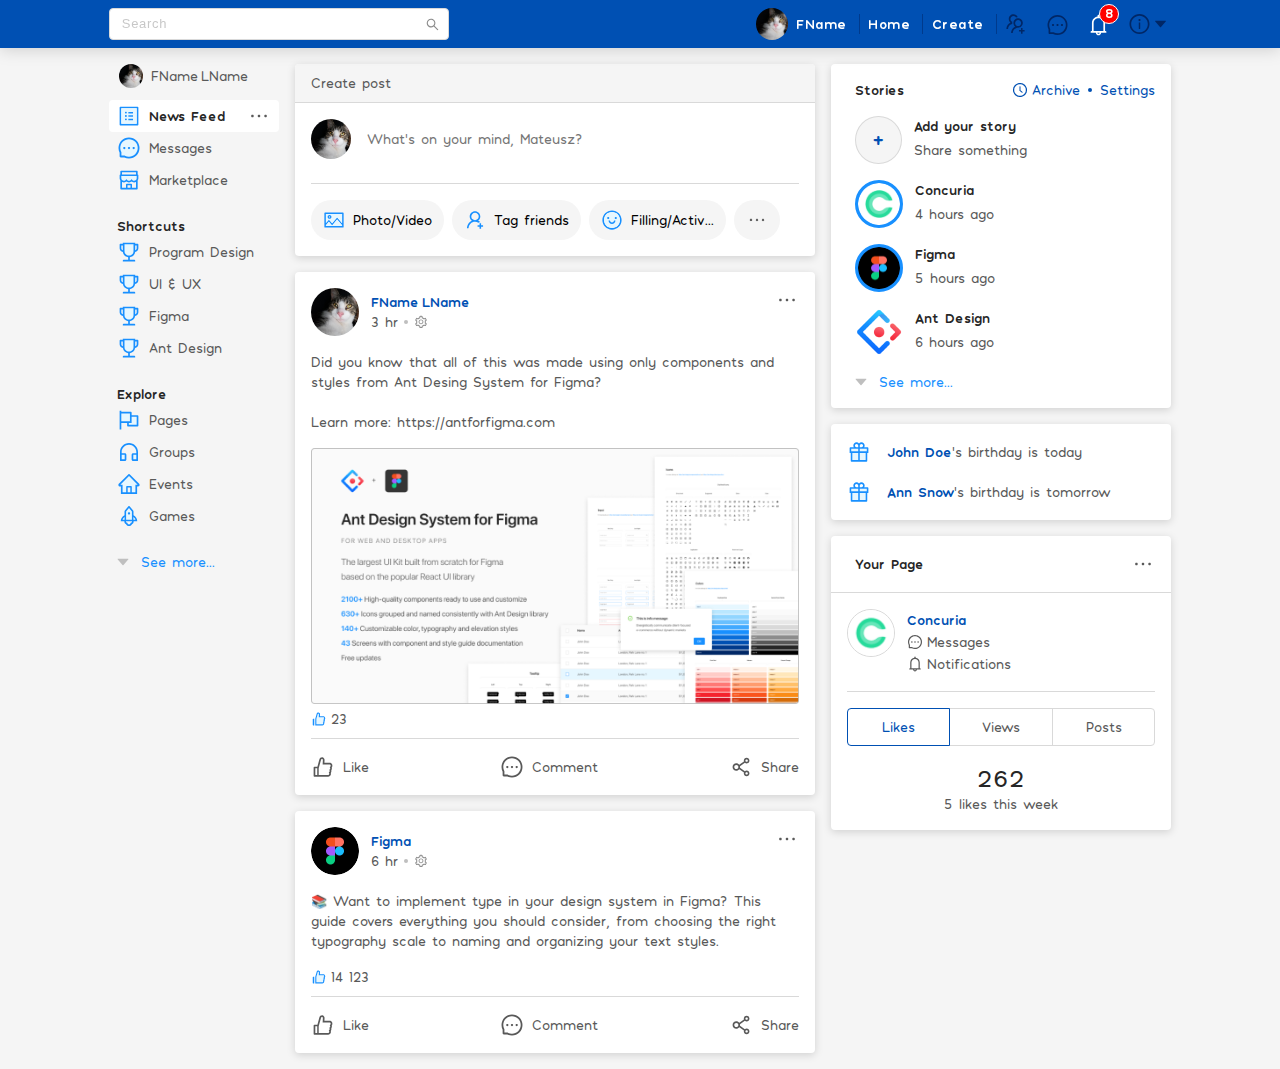
==== feed.html @ 5148ff57 "Initial commit" ====
<!DOCTYPE html>
<html lang="en">
  <head>
    <meta charset="UTF-8" />
    <meta name="viewport" content="width=device-width, initial-scale=1.0" />
    <title>Distance</title>
    <link rel="stylesheet" href="./font/stylesheet.css" />
    <link rel="stylesheet" href="./null.css">
    <link rel="stylesheet" href="./feed.css" />
  </head>
  <body>
    <header>
      <div class="container flex">
        <input type="text" class="search_plate" placeholder="Search" />
        <nav class="flex">
          <a href="#" class="person">
            <div class="avatar">
              <img src="./images/cat.jpg" alt="" />
            </div>
            <p class="divided">FName</p>
          </a>
          <a href="#" class="divided">home</a>
          <a href="#" class="divided">create</a>
          <div class="icons_panel flex">
            <a href="#">
              <svg
                class="users_icon"
                width="20"
                height="20"
                viewBox="0 0 20 20"
                fill="none"
                xmlns="http://www.w3.org/2000/svg"
              >
                <path
                  d="M18.9061 16.0937H17.0311V14.2187C17.0311 14.1156 16.9467 14.0312 16.8436 14.0312H15.7186C15.6155 14.0312 15.5311 14.1156 15.5311 14.2187V16.0937H13.6561C13.553 16.0937 13.4686 16.1781 13.4686 16.2812V17.4062C13.4686 17.5093 13.553 17.5937 13.6561 17.5937H15.5311V19.4687C15.5311 19.5718 15.6155 19.6562 15.7186 19.6562H16.8436C16.9467 19.6562 17.0311 19.5718 17.0311 19.4687V17.5937H18.9061C19.0092 17.5937 19.0936 17.5093 19.0936 17.4062V16.2812C19.0936 16.1781 19.0092 16.0937 18.9061 16.0937ZM6.75376 9.68122C6.73266 9.47731 6.72094 9.27106 6.72094 9.06247C6.72094 8.68981 6.7561 8.32653 6.82173 7.97263C6.83813 7.88825 6.7936 7.80153 6.71626 7.76638C6.39751 7.62341 6.10454 7.42653 5.85141 7.1781C5.55315 6.88889 5.31844 6.54069 5.16227 6.15571C5.0061 5.77073 4.93189 5.35742 4.94438 4.94216C4.96548 4.18981 5.26782 3.47497 5.79516 2.93591C6.37407 2.34294 7.15219 2.0195 7.97954 2.02888C8.72719 2.03591 9.44907 2.32419 9.99516 2.83513C10.1803 3.00856 10.3397 3.20075 10.4733 3.407C10.5202 3.47966 10.6116 3.51013 10.6913 3.482C11.1038 3.33903 11.5397 3.23825 11.9874 3.19138C12.1186 3.17731 12.1936 3.03669 12.135 2.9195C11.3733 1.41247 9.81704 0.371845 8.01704 0.34372C5.42016 0.303876 3.25454 2.43434 3.25454 5.03122C3.25454 6.50309 3.93188 7.8156 4.9936 8.67575C4.24829 9.02028 3.56157 9.49607 2.96626 10.0914C1.68188 11.3734 0.95532 13.0656 0.908445 14.8726C0.907819 14.8976 0.912207 14.9225 0.921349 14.9458C0.930492 14.9691 0.944204 14.9903 0.961677 15.0082C0.979151 15.0262 1.00003 15.0404 1.02309 15.0501C1.04615 15.0598 1.07092 15.0648 1.09595 15.0648H2.41079C2.51157 15.0648 2.59594 14.9851 2.59829 14.8843C2.64282 13.525 3.1936 12.2523 4.16157 11.2867C4.85063 10.5976 5.69438 10.1195 6.61548 9.88747C6.70454 9.86169 6.76548 9.77497 6.75376 9.68122ZM17.3124 9.06247C17.3124 6.49841 15.2522 4.41481 12.6975 4.37497C10.1006 4.33513 7.93735 6.4656 7.93735 9.06247C7.93735 10.5343 8.61704 11.8468 9.67641 12.707C8.92338 13.0561 8.23787 13.5353 7.65141 14.1226C6.36704 15.4047 5.64048 17.0968 5.5936 18.9015C5.59298 18.9265 5.59736 18.9514 5.60651 18.9747C5.61565 18.998 5.62936 19.0192 5.64683 19.0372C5.66431 19.0551 5.68519 19.0693 5.70825 19.079C5.73131 19.0887 5.75608 19.0937 5.7811 19.0937H7.0936C7.19438 19.0937 7.27876 19.014 7.2811 18.9132C7.32563 17.5539 7.87641 16.2812 8.84438 15.3156C9.85454 14.3054 11.1952 13.75 12.6249 13.75C15.2124 13.75 17.3124 11.6523 17.3124 9.06247ZM14.7459 11.1836C14.1788 11.7508 13.4264 12.0625 12.6249 12.0625C11.8233 12.0625 11.0709 11.7508 10.5038 11.1836C10.2207 10.902 9.99709 10.5665 9.84611 10.1969C9.69514 9.82733 9.6199 9.4312 9.62485 9.032C9.63188 8.26325 9.93891 7.52028 10.4756 6.9695C11.0381 6.39294 11.7905 6.07185 12.5944 6.06247C13.3889 6.05544 14.16 6.36481 14.7272 6.92028C15.3084 7.48981 15.6272 8.25153 15.6272 9.06247C15.6249 9.86403 15.3131 10.6164 14.7459 11.1836Z"
                  fill="#002766"
                />
              </svg>
            </a>
            <a href="#">
              <svg
                class="chat_icon"
                width="22"
                height="22"
                viewBox="0 0 22 22"
                fill="none"
                xmlns="http://www.w3.org/2000/svg"
              >
                <path
                  d="M9.87519 11C9.87519 11.2984 9.99372 11.5845 10.2047 11.7955C10.4157 12.0065 10.7018 12.125 11.0002 12.125C11.2986 12.125 11.5847 12.0065 11.7957 11.7955C12.0067 11.5845 12.1252 11.2984 12.1252 11C12.1252 10.7016 12.0067 10.4155 11.7957 10.2045C11.5847 9.99353 11.2986 9.875 11.0002 9.875C10.7018 9.875 10.4157 9.99353 10.2047 10.2045C9.99372 10.4155 9.87519 10.7016 9.87519 11ZM14.5627 11C14.5627 11.2984 14.6812 11.5845 14.8922 11.7955C15.1032 12.0065 15.3893 12.125 15.6877 12.125C15.9861 12.125 16.2722 12.0065 16.4832 11.7955C16.6942 11.5845 16.8127 11.2984 16.8127 11C16.8127 10.7016 16.6942 10.4155 16.4832 10.2045C16.2722 9.99353 15.9861 9.875 15.6877 9.875C15.3893 9.875 15.1032 9.99353 14.8922 10.2045C14.6812 10.4155 14.5627 10.7016 14.5627 11ZM5.18769 11C5.18769 11.2984 5.30622 11.5845 5.5172 11.7955C5.72818 12.0065 6.01433 12.125 6.31269 12.125C6.61106 12.125 6.89721 12.0065 7.10819 11.7955C7.31917 11.5845 7.43769 11.2984 7.43769 11C7.43769 10.7016 7.31917 10.4155 7.10819 10.2045C6.89721 9.99353 6.61106 9.875 6.31269 9.875C6.01433 9.875 5.72818 9.99353 5.5172 10.2045C5.30622 10.4155 5.18769 10.7016 5.18769 11ZM20.6846 6.93125C20.1549 5.67266 19.3955 4.54297 18.4275 3.57266C17.4663 2.60796 16.3253 1.84114 15.0689 1.31563C13.7799 0.774219 12.4111 0.5 11.0002 0.5H10.9533C9.53301 0.507031 8.15723 0.788281 6.86348 1.34141C5.61791 1.87232 4.48753 2.64049 3.53535 3.60312C2.57676 4.57109 1.82441 5.69609 1.3041 6.95C0.765038 8.24844 0.493163 9.62891 0.500194 11.0492C0.508147 12.6769 0.893222 14.2806 1.62519 15.7344V19.2969C1.62519 19.5828 1.73878 19.857 1.94097 20.0592C2.14316 20.2614 2.41738 20.375 2.70332 20.375H6.26816C7.72198 21.107 9.32565 21.492 10.9533 21.5H11.0025C12.4064 21.5 13.7682 21.2281 15.0502 20.6961C16.3002 20.1768 17.437 19.419 18.3971 18.4648C19.365 17.5063 20.1268 16.3859 20.6588 15.1367C21.2119 13.843 21.4932 12.4672 21.5002 11.0469C21.5072 9.61953 21.2307 8.23437 20.6846 6.93125ZM17.1432 17.1969C15.5002 18.8234 13.3205 19.7188 11.0002 19.7188H10.9604C9.54707 19.7117 8.14316 19.3602 6.90332 18.6992L6.70644 18.5938H3.40644V15.2938L3.30098 15.0969C2.64004 13.857 2.28848 12.4531 2.28144 11.0398C2.27207 8.70313 3.16504 6.50937 4.80332 4.85703C6.43926 3.20469 8.62598 2.29062 10.9627 2.28125H11.0025C12.1744 2.28125 13.3111 2.50859 14.3822 2.95859C15.4275 3.39687 16.365 4.02734 17.1713 4.83359C17.9752 5.6375 18.608 6.57734 19.0463 7.62266C19.501 8.70547 19.7283 9.85391 19.7236 11.0398C19.7096 13.3742 18.7932 15.5609 17.1432 17.1969Z"
                  fill="#002766"
                />
              </svg>
            </a>
            <a href="#" class="nav_icon__focus">
              <svg
                class="bells_icon"
                width="16"
                height="22"
                viewBox="0 0 16 22"
                fill="none"
                xmlns="http://www.w3.org/2000/svg"
              >
                <path
                  d="M15.125 17H14.5625V9.03125C14.5625 5.72422 12.118 2.99141 8.9375 2.53672V1.625C8.9375 1.10703 8.51797 0.6875 8 0.6875C7.48203 0.6875 7.0625 1.10703 7.0625 1.625V2.53672C3.88203 2.99141 1.4375 5.72422 1.4375 9.03125V17H0.875C0.460156 17 0.125 17.3352 0.125 17.75V18.5C0.125 18.6031 0.209375 18.6875 0.3125 18.6875H5.375C5.375 20.1359 6.55156 21.3125 8 21.3125C9.44844 21.3125 10.625 20.1359 10.625 18.6875H15.6875C15.7906 18.6875 15.875 18.6031 15.875 18.5V17.75C15.875 17.3352 15.5398 17 15.125 17ZM8 19.8125C7.37891 19.8125 6.875 19.3086 6.875 18.6875H9.125C9.125 19.3086 8.62109 19.8125 8 19.8125ZM3.125 17V9.03125C3.125 7.72813 3.63125 6.50469 4.55234 5.58359C5.47344 4.6625 6.69688 4.15625 8 4.15625C9.30313 4.15625 10.5266 4.6625 11.4477 5.58359C12.3687 6.50469 12.875 7.72813 12.875 9.03125V17H3.125Z"
                  fill="white"
                />
              </svg>
            </a>
            <span class="info flex">
              <svg
                class="info_icon"
                width="22"
                height="22"
                viewBox="0 0 22 22"
                fill="none"
                xmlns="http://www.w3.org/2000/svg"
              >
                <path
                  d="M11 0.5C5.20156 0.5 0.5 5.20156 0.5 11C0.5 16.7984 5.20156 21.5 11 21.5C16.7984 21.5 21.5 16.7984 21.5 11C21.5 5.20156 16.7984 0.5 11 0.5ZM11 19.7188C6.18594 19.7188 2.28125 15.8141 2.28125 11C2.28125 6.18594 6.18594 2.28125 11 2.28125C15.8141 2.28125 19.7188 6.18594 19.7188 11C19.7188 15.8141 15.8141 19.7188 11 19.7188Z"
                  fill="#002766"
                />
                <path
                  d="M9.875 6.875C9.875 7.17337 9.99353 7.45952 10.2045 7.6705C10.4155 7.88147 10.7016 8 11 8C11.2984 8 11.5845 7.88147 11.7955 7.6705C12.0065 7.45952 12.125 7.17337 12.125 6.875C12.125 6.57663 12.0065 6.29048 11.7955 6.0795C11.5845 5.86853 11.2984 5.75 11 5.75C10.7016 5.75 10.4155 5.86853 10.2045 6.0795C9.99353 6.29048 9.875 6.57663 9.875 6.875ZM11.5625 9.5H10.4375C10.3344 9.5 10.25 9.58437 10.25 9.6875V16.0625C10.25 16.1656 10.3344 16.25 10.4375 16.25H11.5625C11.6656 16.25 11.75 16.1656 11.75 16.0625V9.6875C11.75 9.58437 11.6656 9.5 11.5625 9.5Z"
                  fill="#002766"
                />
              </svg>
              <svg
                class="expand_icon"
                width="12"
                height="8"
                viewBox="0 0 12 8"
                fill="none"
                xmlns="http://www.w3.org/2000/svg"
              >
                <path
                  d="M11.1308 0.6875H0.868318C0.560505 0.6875 0.38863 1.0125 0.579255 1.23437L5.71051 7.18437C5.85738 7.35469 6.14019 7.35469 6.28863 7.18437L11.4199 1.23437C11.6105 1.0125 11.4386 0.6875 11.1308 0.6875Z"
                  fill="#BFBFBF"
                />
              </svg>
            </span>
          </div>
        </nav>
      </div>
    </header>
    <main>
      <div class="container flex">
        <section class="menuSidebar">
          <a href="#" class="person flex">
            <div class="avatar">
              <img src="./images/cat.jpg" alt="" />
            </div>
            <span>FName</span>
            <span>LName</span>
          </a>
          <div class="common">
            <a href="#" class="flex sidebar_link active_sb_link">
              <svg
                width="24"
                height="24"
                viewBox="0 0 24 24"
                fill="none"
                xmlns="http://www.w3.org/2000/svg"
              >
                <path
                  d="M20.625 2.625H3.375C2.96016 2.625 2.625 2.96016 2.625 3.375V20.625C2.625 21.0398 2.96016 21.375 3.375 21.375H20.625C21.0398 21.375 21.375 21.0398 21.375 20.625V3.375C21.375 2.96016 21.0398 2.625 20.625 2.625ZM19.6875 19.6875H4.3125V4.3125H19.6875V19.6875Z"
                  fill="#1890FF"
                />
                <path
                  d="M4.3125 19.6875H19.6875V4.3125H4.3125V19.6875ZM11.3438 8.0625C11.3438 7.95937 11.4281 7.875 11.5312 7.875H15.8438C15.9469 7.875 16.0312 7.95937 16.0312 8.0625V9.1875C16.0312 9.29063 15.9469 9.375 15.8438 9.375H11.5312C11.4281 9.375 11.3438 9.29063 11.3438 9.1875V8.0625ZM11.3438 11.4375C11.3438 11.3344 11.4281 11.25 11.5312 11.25H15.8438C15.9469 11.25 16.0312 11.3344 16.0312 11.4375V12.5625C16.0312 12.6656 15.9469 12.75 15.8438 12.75H11.5312C11.4281 12.75 11.3438 12.6656 11.3438 12.5625V11.4375ZM11.3438 14.8125C11.3438 14.7094 11.4281 14.625 11.5312 14.625H15.8438C15.9469 14.625 16.0312 14.7094 16.0312 14.8125V15.9375C16.0312 16.0406 15.9469 16.125 15.8438 16.125H11.5312C11.4281 16.125 11.3438 16.0406 11.3438 15.9375V14.8125ZM8.90625 7.6875C9.42422 7.6875 9.84375 8.10703 9.84375 8.625C9.84375 9.14297 9.42422 9.5625 8.90625 9.5625C8.38828 9.5625 7.96875 9.14297 7.96875 8.625C7.96875 8.10703 8.38828 7.6875 8.90625 7.6875ZM8.90625 11.0625C9.42422 11.0625 9.84375 11.482 9.84375 12C9.84375 12.518 9.42422 12.9375 8.90625 12.9375C8.38828 12.9375 7.96875 12.518 7.96875 12C7.96875 11.482 8.38828 11.0625 8.90625 11.0625ZM8.90625 14.4375C9.42422 14.4375 9.84375 14.857 9.84375 15.375C9.84375 15.893 9.42422 16.3125 8.90625 16.3125C8.38828 16.3125 7.96875 15.893 7.96875 15.375C7.96875 14.857 8.38828 14.4375 8.90625 14.4375Z"
                  fill="#E6F7FF"
                />
                <path
                  d="M7.96875 15.375C7.96875 15.6236 8.06752 15.8621 8.24334 16.0379C8.41915 16.2137 8.65761 16.3125 8.90625 16.3125C9.15489 16.3125 9.39335 16.2137 9.56916 16.0379C9.74498 15.8621 9.84375 15.6236 9.84375 15.375C9.84375 15.1264 9.74498 14.8879 9.56916 14.7121C9.39335 14.5363 9.15489 14.4375 8.90625 14.4375C8.65761 14.4375 8.41915 14.5363 8.24334 14.7121C8.06752 14.8879 7.96875 15.1264 7.96875 15.375ZM7.96875 12C7.96875 12.2486 8.06752 12.4871 8.24334 12.6629C8.41915 12.8387 8.65761 12.9375 8.90625 12.9375C9.15489 12.9375 9.39335 12.8387 9.56916 12.6629C9.74498 12.4871 9.84375 12.2486 9.84375 12C9.84375 11.7514 9.74498 11.5129 9.56916 11.3371C9.39335 11.1613 9.15489 11.0625 8.90625 11.0625C8.65761 11.0625 8.41915 11.1613 8.24334 11.3371C8.06752 11.5129 7.96875 11.7514 7.96875 12ZM7.96875 8.625C7.96875 8.87364 8.06752 9.1121 8.24334 9.28791C8.41915 9.46373 8.65761 9.5625 8.90625 9.5625C9.15489 9.5625 9.39335 9.46373 9.56916 9.28791C9.74498 9.1121 9.84375 8.87364 9.84375 8.625C9.84375 8.37636 9.74498 8.1379 9.56916 7.96209C9.39335 7.78627 9.15489 7.6875 8.90625 7.6875C8.65761 7.6875 8.41915 7.78627 8.24334 7.96209C8.06752 8.1379 7.96875 8.37636 7.96875 8.625ZM11.5312 16.125H15.8438C15.9469 16.125 16.0312 16.0406 16.0312 15.9375V14.8125C16.0312 14.7094 15.9469 14.625 15.8438 14.625H11.5312C11.4281 14.625 11.3438 14.7094 11.3438 14.8125V15.9375C11.3438 16.0406 11.4281 16.125 11.5312 16.125ZM11.5312 12.75H15.8438C15.9469 12.75 16.0312 12.6656 16.0312 12.5625V11.4375C16.0312 11.3344 15.9469 11.25 15.8438 11.25H11.5312C11.4281 11.25 11.3438 11.3344 11.3438 11.4375V12.5625C11.3438 12.6656 11.4281 12.75 11.5312 12.75ZM11.5312 9.375H15.8438C15.9469 9.375 16.0312 9.29062 16.0312 9.1875V8.0625C16.0312 7.95937 15.9469 7.875 15.8438 7.875H11.5312C11.4281 7.875 11.3438 7.95937 11.3438 8.0625V9.1875C11.3438 9.29062 11.4281 9.375 11.5312 9.375Z"
                  fill="#1890FF"
                />
              </svg>
              News Feed
              <svg width="24" height="24" viewBox="0 0 24 24" fill="none" xmlns="http://www.w3.org/2000/svg">
                <path d="M4.125 11.9766C4.125 12.1489 4.15895 12.3196 4.22491 12.4788C4.29087 12.6381 4.38755 12.7828 4.50942 12.9046C4.6313 13.0265 4.77599 13.1232 4.93523 13.1892C5.09447 13.2551 5.26514 13.2891 5.4375 13.2891C5.60986 13.2891 5.78053 13.2551 5.93977 13.1892C6.09901 13.1232 6.2437 13.0265 6.36558 12.9046C6.48745 12.7828 6.58413 12.6381 6.65009 12.4788C6.71605 12.3196 6.75 12.1489 6.75 11.9766C6.75 11.8042 6.71605 11.6335 6.65009 11.4743C6.58413 11.3151 6.48745 11.1704 6.36558 11.0485C6.2437 10.9266 6.09901 10.8299 5.93977 10.764C5.78053 10.698 5.60986 10.6641 5.4375 10.6641C5.26514 10.6641 5.09447 10.698 4.93523 10.764C4.77599 10.8299 4.6313 10.9266 4.50942 11.0485C4.38755 11.1704 4.29087 11.3151 4.22491 11.4743C4.15895 11.6335 4.125 11.8042 4.125 11.9766ZM10.6875 11.9766C10.6875 12.3247 10.8258 12.6585 11.0719 12.9046C11.3181 13.1508 11.6519 13.2891 12 13.2891C12.3481 13.2891 12.6819 13.1508 12.9281 12.9046C13.1742 12.6585 13.3125 12.3247 13.3125 11.9766C13.3125 11.6285 13.1742 11.2946 12.9281 11.0485C12.6819 10.8023 12.3481 10.6641 12 10.6641C11.6519 10.6641 11.3181 10.8023 11.0719 11.0485C10.8258 11.2946 10.6875 11.6285 10.6875 11.9766ZM17.25 11.9766C17.25 12.3247 17.3883 12.6585 17.6344 12.9046C17.8806 13.1508 18.2144 13.2891 18.5625 13.2891C18.9106 13.2891 19.2444 13.1508 19.4906 12.9046C19.7367 12.6585 19.875 12.3247 19.875 11.9766C19.875 11.6285 19.7367 11.2946 19.4906 11.0485C19.2444 10.8023 18.9106 10.6641 18.5625 10.6641C18.2144 10.6641 17.8806 10.8023 17.6344 11.0485C17.3883 11.2946 17.25 11.6285 17.25 11.9766Z" fill="#595959"/>
              </svg>
            </a>
            <a href="#" class="flex sidebar_link">
              <svg width="24" height="24" viewBox="0 0 24 24" fill="none" xmlns="http://www.w3.org/2000/svg">
                <path d="M18.1719 5.83371C17.3735 5.03264 16.426 4.39565 15.3828 3.95871C14.3129 3.50917 13.1637 3.27885 12.0031 3.28136H11.9633C9.62659 3.29074 7.43987 4.2048 5.80393 5.85714C4.16565 7.50949 3.27268 9.70324 3.28206 12.04C3.28909 13.4532 3.64065 14.8571 4.30159 16.097L4.40706 16.2939V19.5939H7.70706L7.90393 19.6993C9.14377 20.3603 10.5477 20.7118 11.961 20.7189H12.0008C14.3211 20.7189 16.5008 19.8235 18.1438 18.197C19.7938 16.561 20.7102 14.3743 20.7242 12.04C20.7289 10.854 20.5016 9.70558 20.0469 8.62277C19.6097 7.57975 18.9727 6.63229 18.1719 5.83371ZM7.31331 13.1251C7.01891 13.1191 6.73861 12.9979 6.53253 12.7876C6.32646 12.5773 6.21104 12.2946 6.21104 12.0001C6.21104 11.7057 6.32646 11.4229 6.53253 11.2126C6.73861 11.0023 7.01891 10.8811 7.31331 10.8751C7.6077 10.8811 7.88801 11.0023 8.09408 11.2126C8.30015 11.4229 8.41558 11.7057 8.41558 12.0001C8.41558 12.2946 8.30015 12.5773 8.09408 12.7876C7.88801 12.9979 7.6077 13.1191 7.31331 13.1251ZM12.0008 13.1251C11.7064 13.1191 11.4261 12.9979 11.22 12.7876C11.014 12.5773 10.8985 12.2946 10.8985 12.0001C10.8985 11.7057 11.014 11.4229 11.22 11.2126C11.4261 11.0023 11.7064 10.8811 12.0008 10.8751C12.2952 10.8811 12.5755 11.0023 12.7816 11.2126C12.9877 11.4229 13.1031 11.7057 13.1031 12.0001C13.1031 12.2946 12.9877 12.5773 12.7816 12.7876C12.5755 12.9979 12.2952 13.1191 12.0008 13.1251ZM16.6883 13.1251C16.3939 13.1191 16.1136 12.9979 15.9075 12.7876C15.7015 12.5773 15.586 12.2946 15.586 12.0001C15.586 11.7057 15.7015 11.4229 15.9075 11.2126C16.1136 11.0023 16.3939 10.8811 16.6883 10.8751C16.9827 10.8811 17.263 11.0023 17.4691 11.2126C17.6752 11.4229 17.7906 11.7057 17.7906 12.0001C17.7906 12.2946 17.6752 12.5773 17.4691 12.7876C17.263 12.9979 16.9827 13.1191 16.6883 13.1251Z" fill="#E6F7FF"/>
                <path d="M15.5625 12C15.5625 12.2984 15.681 12.5845 15.892 12.7955C16.103 13.0065 16.3891 13.125 16.6875 13.125C16.9859 13.125 17.272 13.0065 17.483 12.7955C17.694 12.5845 17.8125 12.2984 17.8125 12C17.8125 11.7016 17.694 11.4155 17.483 11.2045C17.272 10.9935 16.9859 10.875 16.6875 10.875C16.3891 10.875 16.103 10.9935 15.892 11.2045C15.681 11.4155 15.5625 11.7016 15.5625 12ZM6.1875 12C6.1875 12.2984 6.30603 12.5845 6.517 12.7955C6.72798 13.0065 7.01413 13.125 7.3125 13.125C7.61087 13.125 7.89702 13.0065 8.108 12.7955C8.31897 12.5845 8.4375 12.2984 8.4375 12C8.4375 11.7016 8.31897 11.4155 8.108 11.2045C7.89702 10.9935 7.61087 10.875 7.3125 10.875C7.01413 10.875 6.72798 10.9935 6.517 11.2045C6.30603 11.4155 6.1875 11.7016 6.1875 12Z" fill="#1890FF"/>
                <path d="M21.6846 7.93125C21.1549 6.67266 20.3955 5.54297 19.4275 4.57266C18.4663 3.60796 17.3253 2.84114 16.0689 2.31563C14.7799 1.77422 13.4111 1.5 12.0002 1.5H11.9533C10.533 1.50703 9.15723 1.78828 7.86348 2.34141C6.61791 2.87232 5.48753 3.64049 4.53535 4.60312C3.57676 5.57109 2.82441 6.69609 2.3041 7.95C1.76504 9.24844 1.49316 10.6289 1.50019 12.0492C1.50815 13.6769 1.89322 15.2806 2.62519 16.7344V20.2969C2.62519 20.5828 2.73878 20.857 2.94097 21.0592C3.14316 21.2614 3.41738 21.375 3.70332 21.375H7.26816C8.72198 22.107 10.3257 22.492 11.9533 22.5H12.0025C13.4064 22.5 14.7682 22.2281 16.0502 21.6961C17.3002 21.1768 18.437 20.419 19.3971 19.4648C20.365 18.5063 21.1268 17.3859 21.6588 16.1367C22.2119 14.843 22.4932 13.4672 22.5002 12.0469C22.5072 10.6195 22.2307 9.23438 21.6846 7.93125ZM18.1432 18.1969C16.5002 19.8234 14.3205 20.7188 12.0002 20.7188H11.9604C10.5471 20.7117 9.14316 20.3602 7.90332 19.6992L7.70644 19.5938H4.40644V16.2938L4.30098 16.0969C3.64004 14.857 3.28848 13.4531 3.28144 12.0398C3.27207 9.70312 4.16504 7.50937 5.80332 5.85703C7.43926 4.20469 9.62598 3.29062 11.9627 3.28125H12.0025C13.1744 3.28125 14.3111 3.50859 15.3822 3.95859C16.4275 4.39687 17.365 5.02734 18.1713 5.83359C18.9752 6.6375 19.608 7.57734 20.0463 8.62266C20.501 9.70547 20.7283 10.8539 20.7236 12.0398C20.7096 14.3742 19.7932 16.5609 18.1432 18.1969Z" fill="#1890FF"/>
                <path d="M10.875 12C10.875 12.2984 10.9935 12.5845 11.2045 12.7955C11.4155 13.0065 11.7016 13.125 12 13.125C12.2984 13.125 12.5845 13.0065 12.7955 12.7955C13.0065 12.5845 13.125 12.2984 13.125 12C13.125 11.7016 13.0065 11.4155 12.7955 11.2045C12.5845 10.9935 12.2984 10.875 12 10.875C11.7016 10.875 11.4155 10.9935 11.2045 11.2045C10.9935 11.4155 10.875 11.7016 10.875 12Z" fill="#1890FF"/>
              </svg>
              Messages
            </a>
            <a href="#" class="flex sidebar_link">
              <svg width="24" height="24" viewBox="0 0 24 24" fill="none" xmlns="http://www.w3.org/2000/svg">
                <path d="M19.6758 8.0625H4.32422C4.31719 8.0625 4.3125 8.06719 4.3125 8.07422V10.2117C4.3125 11.6133 5.46094 12.75 6.87422 12.75C7.82812 12.75 8.66016 12.2344 9.10312 11.468C9.17109 11.3484 9.3 11.2734 9.43828 11.2734C9.57656 11.2734 9.70312 11.3484 9.77344 11.468C10.2141 12.2344 11.0461 12.75 12 12.75C12.9563 12.75 13.7906 12.232 14.2289 11.4633C14.2969 11.3461 14.4211 11.2734 14.5547 11.2734H14.5687C14.7047 11.2734 14.8266 11.3461 14.8945 11.4633C15.3352 12.232 16.1695 12.75 17.1258 12.75C18.5391 12.75 19.6875 11.6133 19.6875 10.2117V8.07422C19.6875 8.06719 19.6828 8.0625 19.6758 8.0625Z" fill="#E6F7FF"/>
                <path d="M20.6723 6.37734V3.375C20.6723 2.96016 20.3371 2.625 19.9223 2.625H4.07851C3.66366 2.625 3.32851 2.96016 3.32851 3.375V6.37734C2.9371 6.40078 2.62538 6.72656 2.62538 7.125V10.2117C2.62388 10.779 2.73875 11.3406 2.96288 11.8617C3.06366 12.1008 3.18788 12.3258 3.32851 12.5391V20.625C3.32851 21.0375 3.66366 21.375 4.07851 21.375H19.9223C20.3371 21.375 20.6723 21.0398 20.6723 20.625V12.5391C20.8151 12.3252 20.9375 12.0985 21.0379 11.8617C21.2605 11.3391 21.3754 10.7836 21.3754 10.2117V7.125C21.3754 6.72656 21.0637 6.40078 20.6723 6.37734ZM5.01601 4.3125H18.9848V6.375H5.01601V4.3125ZM13.5004 19.6898H10.5004V17.25H13.5004V19.6898ZM18.9941 19.6898H15.0004V16.5C15.0004 16.0852 14.6652 15.75 14.2504 15.75H9.75038C9.33554 15.75 9.00038 16.0852 9.00038 16.5V19.6898H5.01601V14.0133C5.08397 14.0461 5.15429 14.0789 5.22694 14.107C5.7496 14.3273 6.30507 14.4375 6.87694 14.4375C7.44882 14.4375 8.00194 14.3273 8.52694 14.107C8.85038 13.9711 9.15507 13.7977 9.43397 13.5891C9.43866 13.5867 9.44335 13.5867 9.44804 13.5891C9.72781 13.7985 10.0325 13.9725 10.3551 14.107C10.8777 14.3273 11.4332 14.4375 12.0051 14.4375C12.5769 14.4375 13.1301 14.3273 13.6551 14.107C13.9785 13.9711 14.2832 13.7977 14.5621 13.5891C14.5668 13.5867 14.5715 13.5867 14.5762 13.5891C14.8559 13.7985 15.1606 13.9725 15.4832 14.107C16.0058 14.3273 16.5613 14.4375 17.1332 14.4375C17.7051 14.4375 18.2582 14.3273 18.7832 14.107C18.8535 14.0766 18.9238 14.0461 18.9941 14.0133V19.6898ZM19.6879 10.2117C19.6879 11.6133 18.5394 12.75 17.1262 12.75C16.1699 12.75 15.3355 12.232 14.8949 11.4633C14.8269 11.3461 14.7051 11.2734 14.5691 11.2734H14.5551C14.4215 11.2734 14.2973 11.3461 14.2293 11.4633C14.0044 11.8554 13.6798 12.1811 13.2883 12.4071C12.8968 12.6331 12.4524 12.7514 12.0004 12.75C11.0465 12.75 10.2144 12.2344 9.77382 11.468C9.70351 11.3484 9.57694 11.2734 9.43866 11.2734C9.30038 11.2734 9.17147 11.3484 9.10351 11.468C8.87734 11.8586 8.55224 12.1828 8.16096 12.4079C7.76967 12.6329 7.326 12.7509 6.8746 12.75C5.46132 12.75 4.31288 11.6133 4.31288 10.2117V8.07422C4.31288 8.06719 4.31757 8.0625 4.3246 8.0625H19.6762C19.6832 8.0625 19.6879 8.06719 19.6879 8.07422V10.2117Z" fill="#1890FF"/>
              </svg>
              Marketplace
            </a>
          </div>
          <div class="shortcuts">
            <p class="title">Shortcuts</p>
            <a href="#" class="flex sidebar_link">
              <svg width="24" height="24" viewBox="0 0 24 24" fill="none" xmlns="http://www.w3.org/2000/svg">
                <path d="M7.5 11.25C7.5 12.4008 7.94766 13.4836 8.76328 14.2992C9.57656 15.1148 10.6617 15.5625 11.8125 15.5625H12.1875C13.3383 15.5625 14.4211 15.1148 15.2367 14.2992C16.0523 13.4859 16.5 12.4008 16.5 11.25V4.3125H7.5V11.25ZM4.3125 8.25C4.3125 9.21094 4.94297 10.0266 5.8125 10.3031C4.94297 10.0242 4.3125 9.20859 4.3125 8.25ZM12.8438 17.2148C15.5859 16.9172 17.775 14.7703 18.1359 12.0469C17.7727 14.7703 15.5859 16.9148 12.8438 17.2148ZM5.86406 12.0469C6.225 14.7703 8.41406 16.9172 11.1562 17.2148C8.41406 16.9148 6.22734 14.7703 5.86406 12.0469Z" fill="#E6F7FF"/>
                <path d="M20.3438 3.75H18.1875V2.8125C18.1875 2.70937 18.1031 2.625 18 2.625H6C5.89687 2.625 5.8125 2.70937 5.8125 2.8125V3.75H3.65625C3.38275 3.75 3.12044 3.85865 2.92705 4.05205C2.73365 4.24544 2.625 4.50775 2.625 4.78125V8.25C2.625 10.1648 4.03125 11.7563 5.86406 12.0469C6.22734 14.7703 8.41406 16.9148 11.1562 17.2148V19.6805H6.5625C6.14766 19.6805 5.8125 20.0156 5.8125 20.4305V21.1875C5.8125 21.2906 5.89687 21.375 6 21.375H18C18.1031 21.375 18.1875 21.2906 18.1875 21.1875V20.4305C18.1875 20.0156 17.8523 19.6805 17.4375 19.6805H12.8438V17.2148C15.5859 16.9148 17.7727 14.7703 18.1359 12.0469C19.9688 11.7563 21.375 10.1648 21.375 8.25V4.78125C21.375 4.50775 21.2663 4.24544 21.073 4.05205C20.8796 3.85865 20.6173 3.75 20.3438 3.75ZM5.8125 10.3031C5.37714 10.1641 4.99723 9.89025 4.72762 9.52122C4.45801 9.15219 4.31264 8.70703 4.3125 8.25V5.4375H5.8125V10.3031ZM16.5 11.25C16.5 12.4008 16.0523 13.4859 15.2367 14.2992C14.4211 15.1148 13.3383 15.5625 12.1875 15.5625H11.8125C10.6617 15.5625 9.57656 15.1148 8.76328 14.2992C7.94766 13.4836 7.5 12.4008 7.5 11.25V4.3125H16.5V11.25ZM19.6875 8.25C19.6875 9.21094 19.057 10.0266 18.1875 10.3031V5.4375H19.6875V8.25Z" fill="#1890FF"/>
              </svg>
              Program Design
            </a>
            <a href="#" class="flex sidebar_link">
              <svg width="24" height="24" viewBox="0 0 24 24" fill="none" xmlns="http://www.w3.org/2000/svg">
                <path d="M7.5 11.25C7.5 12.4008 7.94766 13.4836 8.76328 14.2992C9.57656 15.1148 10.6617 15.5625 11.8125 15.5625H12.1875C13.3383 15.5625 14.4211 15.1148 15.2367 14.2992C16.0523 13.4859 16.5 12.4008 16.5 11.25V4.3125H7.5V11.25ZM4.3125 8.25C4.3125 9.21094 4.94297 10.0266 5.8125 10.3031C4.94297 10.0242 4.3125 9.20859 4.3125 8.25ZM12.8438 17.2148C15.5859 16.9172 17.775 14.7703 18.1359 12.0469C17.7727 14.7703 15.5859 16.9148 12.8438 17.2148ZM5.86406 12.0469C6.225 14.7703 8.41406 16.9172 11.1562 17.2148C8.41406 16.9148 6.22734 14.7703 5.86406 12.0469Z" fill="#E6F7FF"/>
                <path d="M20.3438 3.75H18.1875V2.8125C18.1875 2.70937 18.1031 2.625 18 2.625H6C5.89687 2.625 5.8125 2.70937 5.8125 2.8125V3.75H3.65625C3.38275 3.75 3.12044 3.85865 2.92705 4.05205C2.73365 4.24544 2.625 4.50775 2.625 4.78125V8.25C2.625 10.1648 4.03125 11.7563 5.86406 12.0469C6.22734 14.7703 8.41406 16.9148 11.1562 17.2148V19.6805H6.5625C6.14766 19.6805 5.8125 20.0156 5.8125 20.4305V21.1875C5.8125 21.2906 5.89687 21.375 6 21.375H18C18.1031 21.375 18.1875 21.2906 18.1875 21.1875V20.4305C18.1875 20.0156 17.8523 19.6805 17.4375 19.6805H12.8438V17.2148C15.5859 16.9148 17.7727 14.7703 18.1359 12.0469C19.9688 11.7563 21.375 10.1648 21.375 8.25V4.78125C21.375 4.50775 21.2663 4.24544 21.073 4.05205C20.8796 3.85865 20.6173 3.75 20.3438 3.75ZM5.8125 10.3031C5.37714 10.1641 4.99723 9.89025 4.72762 9.52122C4.45801 9.15219 4.31264 8.70703 4.3125 8.25V5.4375H5.8125V10.3031ZM16.5 11.25C16.5 12.4008 16.0523 13.4859 15.2367 14.2992C14.4211 15.1148 13.3383 15.5625 12.1875 15.5625H11.8125C10.6617 15.5625 9.57656 15.1148 8.76328 14.2992C7.94766 13.4836 7.5 12.4008 7.5 11.25V4.3125H16.5V11.25ZM19.6875 8.25C19.6875 9.21094 19.057 10.0266 18.1875 10.3031V5.4375H19.6875V8.25Z" fill="#1890FF"/>
              </svg>
              UI & UX
            </a>
            <a href="#" class="flex sidebar_link">
              <svg width="24" height="24" viewBox="0 0 24 24" fill="none" xmlns="http://www.w3.org/2000/svg">
                <path d="M7.5 11.25C7.5 12.4008 7.94766 13.4836 8.76328 14.2992C9.57656 15.1148 10.6617 15.5625 11.8125 15.5625H12.1875C13.3383 15.5625 14.4211 15.1148 15.2367 14.2992C16.0523 13.4859 16.5 12.4008 16.5 11.25V4.3125H7.5V11.25ZM4.3125 8.25C4.3125 9.21094 4.94297 10.0266 5.8125 10.3031C4.94297 10.0242 4.3125 9.20859 4.3125 8.25ZM12.8438 17.2148C15.5859 16.9172 17.775 14.7703 18.1359 12.0469C17.7727 14.7703 15.5859 16.9148 12.8438 17.2148ZM5.86406 12.0469C6.225 14.7703 8.41406 16.9172 11.1562 17.2148C8.41406 16.9148 6.22734 14.7703 5.86406 12.0469Z" fill="#E6F7FF"/>
                <path d="M20.3438 3.75H18.1875V2.8125C18.1875 2.70937 18.1031 2.625 18 2.625H6C5.89687 2.625 5.8125 2.70937 5.8125 2.8125V3.75H3.65625C3.38275 3.75 3.12044 3.85865 2.92705 4.05205C2.73365 4.24544 2.625 4.50775 2.625 4.78125V8.25C2.625 10.1648 4.03125 11.7563 5.86406 12.0469C6.22734 14.7703 8.41406 16.9148 11.1562 17.2148V19.6805H6.5625C6.14766 19.6805 5.8125 20.0156 5.8125 20.4305V21.1875C5.8125 21.2906 5.89687 21.375 6 21.375H18C18.1031 21.375 18.1875 21.2906 18.1875 21.1875V20.4305C18.1875 20.0156 17.8523 19.6805 17.4375 19.6805H12.8438V17.2148C15.5859 16.9148 17.7727 14.7703 18.1359 12.0469C19.9688 11.7563 21.375 10.1648 21.375 8.25V4.78125C21.375 4.50775 21.2663 4.24544 21.073 4.05205C20.8796 3.85865 20.6173 3.75 20.3438 3.75ZM5.8125 10.3031C5.37714 10.1641 4.99723 9.89025 4.72762 9.52122C4.45801 9.15219 4.31264 8.70703 4.3125 8.25V5.4375H5.8125V10.3031ZM16.5 11.25C16.5 12.4008 16.0523 13.4859 15.2367 14.2992C14.4211 15.1148 13.3383 15.5625 12.1875 15.5625H11.8125C10.6617 15.5625 9.57656 15.1148 8.76328 14.2992C7.94766 13.4836 7.5 12.4008 7.5 11.25V4.3125H16.5V11.25ZM19.6875 8.25C19.6875 9.21094 19.057 10.0266 18.1875 10.3031V5.4375H19.6875V8.25Z" fill="#1890FF"/>
              </svg>
              Figma
            </a>
            <a href="#" class="flex sidebar_link">
              <svg width="24" height="24" viewBox="0 0 24 24" fill="none" xmlns="http://www.w3.org/2000/svg">
                <path d="M7.5 11.25C7.5 12.4008 7.94766 13.4836 8.76328 14.2992C9.57656 15.1148 10.6617 15.5625 11.8125 15.5625H12.1875C13.3383 15.5625 14.4211 15.1148 15.2367 14.2992C16.0523 13.4859 16.5 12.4008 16.5 11.25V4.3125H7.5V11.25ZM4.3125 8.25C4.3125 9.21094 4.94297 10.0266 5.8125 10.3031C4.94297 10.0242 4.3125 9.20859 4.3125 8.25ZM12.8438 17.2148C15.5859 16.9172 17.775 14.7703 18.1359 12.0469C17.7727 14.7703 15.5859 16.9148 12.8438 17.2148ZM5.86406 12.0469C6.225 14.7703 8.41406 16.9172 11.1562 17.2148C8.41406 16.9148 6.22734 14.7703 5.86406 12.0469Z" fill="#E6F7FF"/>
                <path d="M20.3438 3.75H18.1875V2.8125C18.1875 2.70937 18.1031 2.625 18 2.625H6C5.89687 2.625 5.8125 2.70937 5.8125 2.8125V3.75H3.65625C3.38275 3.75 3.12044 3.85865 2.92705 4.05205C2.73365 4.24544 2.625 4.50775 2.625 4.78125V8.25C2.625 10.1648 4.03125 11.7563 5.86406 12.0469C6.22734 14.7703 8.41406 16.9148 11.1562 17.2148V19.6805H6.5625C6.14766 19.6805 5.8125 20.0156 5.8125 20.4305V21.1875C5.8125 21.2906 5.89687 21.375 6 21.375H18C18.1031 21.375 18.1875 21.2906 18.1875 21.1875V20.4305C18.1875 20.0156 17.8523 19.6805 17.4375 19.6805H12.8438V17.2148C15.5859 16.9148 17.7727 14.7703 18.1359 12.0469C19.9688 11.7563 21.375 10.1648 21.375 8.25V4.78125C21.375 4.50775 21.2663 4.24544 21.073 4.05205C20.8796 3.85865 20.6173 3.75 20.3438 3.75ZM5.8125 10.3031C5.37714 10.1641 4.99723 9.89025 4.72762 9.52122C4.45801 9.15219 4.31264 8.70703 4.3125 8.25V5.4375H5.8125V10.3031ZM16.5 11.25C16.5 12.4008 16.0523 13.4859 15.2367 14.2992C14.4211 15.1148 13.3383 15.5625 12.1875 15.5625H11.8125C10.6617 15.5625 9.57656 15.1148 8.76328 14.2992C7.94766 13.4836 7.5 12.4008 7.5 11.25V4.3125H16.5V11.25ZM19.6875 8.25C19.6875 9.21094 19.057 10.0266 18.1875 10.3031V5.4375H19.6875V8.25Z" fill="#1890FF"/>
              </svg>
              Ant Design
            </a>
          </div>
          <div class="explore">
            <p class="title">Explore</p>
            <a href="#" class="flex sidebar_link">
              <svg width="24" height="24" viewBox="0 0 24 24" fill="none" xmlns="http://www.w3.org/2000/svg">
                <path d="M4.3125 5.4375H12.9375V13.3125H4.3125V5.4375Z" fill="#E6F7FF"/>
                <path d="M14.625 14.8125C14.625 14.9156 14.5406 15 14.4375 15H11.8125V16.7109H19.6875V8.83594H14.625V14.8125Z" fill="#E6F7FF"/>
                <path d="M20.625 7.14844H14.625V4.5C14.625 4.08516 14.2898 3.75 13.875 3.75H4.3125V2.8125C4.3125 2.70937 4.22812 2.625 4.125 2.625H2.8125C2.70937 2.625 2.625 2.70937 2.625 2.8125V21.1875C2.625 21.2906 2.70937 21.375 2.8125 21.375H4.125C4.22812 21.375 4.3125 21.2906 4.3125 21.1875V15H10.125V17.6484C10.125 18.0633 10.4602 18.3984 10.875 18.3984H20.625C21.0398 18.3984 21.375 18.0633 21.375 17.6484V7.89844C21.375 7.48359 21.0398 7.14844 20.625 7.14844ZM4.3125 13.3125V5.4375H12.9375V13.3125H4.3125ZM19.6875 16.7109H11.8125V15H14.4375C14.5406 15 14.625 14.9156 14.625 14.8125V8.83594H19.6875V16.7109Z" fill="#1890FF"/>
                </svg>
              Pages
            </a>
            <a href="#" class="flex sidebar_link">
              <svg width="24" height="24" viewBox="0 0 24 24" fill="none" xmlns="http://www.w3.org/2000/svg">
                <path d="M16.3125 14.8125H19.3125V19.3125H16.3125V14.8125ZM4.6875 14.8125H7.6875V19.3125H4.6875V14.8125Z" fill="#E6F7FF"/>
                <path d="M12 3C7.02891 3 3 7.02891 3 12V20.4375C3 20.7492 3.25078 21 3.5625 21H7.875C8.70234 21 9.375 20.3273 9.375 19.5V14.625C9.375 13.7977 8.70234 13.125 7.875 13.125H4.6875V12C4.6875 7.96172 7.96172 4.6875 12 4.6875C16.0383 4.6875 19.3125 7.96172 19.3125 12V13.125H16.125C15.2977 13.125 14.625 13.7977 14.625 14.625V19.5C14.625 20.3273 15.2977 21 16.125 21H20.4375C20.7492 21 21 20.7492 21 20.4375V12C21 7.02891 16.9711 3 12 3ZM7.6875 14.8125V19.3125H4.6875V14.8125H7.6875ZM19.3125 19.3125H16.3125V14.8125H19.3125V19.3125Z" fill="#1890FF"/>
                </svg>
              Groups
            </a>
            <a href="#" class="flex sidebar_link">
              <svg width="24" height="24" viewBox="0 0 24 24" fill="none" xmlns="http://www.w3.org/2000/svg">
                <path d="M12.0031 4.04531L3.33121 12.7102H5.58121V20.3438H9.18824V15C9.18824 14.482 9.60778 14.0625 10.1257 14.0625H13.8757C14.3937 14.0625 14.8132 14.482 14.8132 15V20.3438H18.4203V12.7102H20.6726L12.5445 4.58672L12.0031 4.04531ZM22.1867 13.957C22.0461 14.0977 21.8797 14.2102 21.6992 14.2828C21.8797 14.2078 22.0461 14.0977 22.1867 13.957ZM1.39762 13.1438C1.51481 13.8539 2.13356 14.3977 2.87653 14.3977H2.89762C2.14996 14.3977 1.51715 13.8586 1.39762 13.1438ZM1.37653 12.8977V12.8531V12.8977ZM1.37887 12.8367C1.38121 12.7641 1.39059 12.6938 1.40231 12.6235C1.38824 12.6914 1.38121 12.7641 1.37887 12.8367Z" fill="#E6F7FF"/>
                <path d="M22.2883 11.9531C22.2883 11.9508 22.286 11.9508 22.286 11.9484L22.2438 11.8992C22.2414 11.8969 22.2391 11.8922 22.2344 11.8898C22.218 11.8711 22.1993 11.8523 22.1828 11.8336L13.1266 2.78436L12.5196 2.17733C12.3813 2.03993 12.1942 1.96282 11.9993 1.96282C11.8043 1.96282 11.6173 2.03993 11.4789 2.17733L1.81566 11.8359C1.64109 12.0096 1.51225 12.2238 1.44066 12.4594L1.4266 12.5086L1.41957 12.5344L1.41254 12.5625C1.40785 12.5789 1.40551 12.5953 1.40316 12.6117C1.40316 12.614 1.40316 12.6187 1.40082 12.6211C1.38676 12.6914 1.37972 12.7617 1.37738 12.8344V12.9117C1.37738 12.9234 1.37738 12.9351 1.37972 12.9469C1.37972 12.9586 1.37972 12.968 1.38207 12.9797C1.38207 12.9914 1.38441 13.0031 1.38441 13.0148C1.38441 13.0289 1.38676 13.043 1.3891 13.057C1.3891 13.064 1.39144 13.0711 1.39144 13.0781L1.39847 13.1367V13.139C1.51801 13.8539 2.15316 14.393 2.89847 14.393H3.89457V22.0312H20.1063V14.3976H21.1235C21.325 14.3976 21.5196 14.3578 21.6977 14.2828C21.8758 14.2078 22.0422 14.0976 22.1852 13.957C22.3248 13.8178 22.4355 13.6523 22.5107 13.4701C22.5859 13.2878 22.6243 13.0925 22.6235 12.8953C22.6235 12.5508 22.5063 12.2203 22.2883 11.9531ZM13.3118 20.3437H10.6868V15.5625H13.3118V20.3437ZM18.4188 12.7101V20.3437H14.8118V15C14.8118 14.482 14.3922 14.0625 13.8743 14.0625H10.1243C9.60629 14.0625 9.18676 14.482 9.18676 15V20.3437H5.57972V12.7101H3.32972L12.0016 4.0453L12.543 4.58671L20.6711 12.7101H18.4188Z" fill="#1890FF"/>
                </svg>
              Events
            </a>
            <a href="#" class="flex sidebar_link">
              <svg width="24" height="24" viewBox="0 0 24 24" fill="none" xmlns="http://www.w3.org/2000/svg">
                <path d="M6.13434 14.5643C5.91403 14.9064 5.7359 15.2744 5.60699 15.6564H7.59449V13.0947C7.01324 13.4744 6.51637 13.9736 6.13434 14.5643ZM16.407 13.0947V15.6564H18.3945C18.2656 15.2744 18.0875 14.9064 17.8671 14.5643C17.4893 13.9771 16.9917 13.4763 16.407 13.0947ZM14.907 7.47207L12.0007 4.02676L9.09449 7.47207V15.6564H14.907V7.47207ZM12.0007 10.5002C11.7064 10.4942 11.426 10.373 11.22 10.1627C11.0139 9.95237 10.8985 9.66965 10.8985 9.37519C10.8985 9.08074 11.0139 8.79802 11.22 8.58769C11.426 8.37737 11.7064 8.2562 12.0007 8.25019C12.2951 8.2562 12.5754 8.37737 12.7815 8.58769C12.9876 8.79802 13.103 9.08074 13.103 9.37519C13.103 9.66965 12.9876 9.95237 12.7815 10.1627C12.5754 10.373 12.2951 10.4942 12.0007 10.5002Z" fill="#E6F7FF"/>
                <path d="M20.25 17.25C20.25 14.6344 18.7172 12.375 16.5 11.3227V7.43672C16.5 7.08281 16.3758 6.74063 16.1461 6.47109L12.5742 2.23594C12.4242 2.05781 12.2109 1.96875 12 1.96875C11.7891 1.96875 11.5758 2.05781 11.4258 2.23594L7.85391 6.47109C7.62578 6.74118 7.50043 7.08318 7.5 7.43672V11.3227C5.28281 12.375 3.75 14.6344 3.75 17.25H7.41797C7.36406 17.4187 7.33594 17.6016 7.33594 17.8078C7.33594 18.3258 7.51406 18.832 7.8375 19.2328C8.1015 19.5606 8.45115 19.8088 8.84766 19.95C9.38906 21.2156 10.6195 22.0312 12 22.0312C12.682 22.0312 13.343 21.8297 13.9078 21.45C14.4609 21.0797 14.8898 20.5617 15.15 19.95C15.5463 19.8097 15.896 19.5623 16.1602 19.2352C16.484 18.8307 16.6609 18.3283 16.6617 17.8102C16.6617 17.6133 16.6359 17.4258 16.5891 17.2523L20.25 17.25ZM7.59375 15.6562H5.60625C5.73516 15.2742 5.91328 14.9063 6.13359 14.5641C6.51563 13.9734 7.0125 13.4742 7.59375 13.0945V15.6562ZM9.09375 11.3227V7.47187L12 4.02656L14.9062 7.47187V15.6562H9.09375V11.3227ZM14.7211 18.3797C14.5992 18.45 14.4586 18.4781 14.3203 18.4594L13.8633 18.4031L13.7977 18.8578C13.6711 19.7461 12.8977 20.4164 12 20.4164C11.1023 20.4164 10.3289 19.7461 10.2023 18.8578L10.1367 18.4008L9.67969 18.4594C9.54074 18.4759 9.40017 18.4472 9.27891 18.3773C9.075 18.2602 8.94844 18.0422 8.94844 17.8055C8.94844 17.557 9.08672 17.3508 9.29062 17.2477H14.7117C14.918 17.3531 15.0539 17.5594 15.0539 17.8055C15.0516 18.0445 14.925 18.2648 14.7211 18.3797ZM16.4062 15.6562V13.0945C16.991 13.4761 17.4886 13.9769 17.8664 14.5641C18.0867 14.9063 18.2648 15.2742 18.3937 15.6562H16.4062Z" fill="#1890FF"/>
                <path d="M10.875 9.375C10.875 9.67337 10.9935 9.95952 11.2045 10.1705C11.4155 10.3815 11.7016 10.5 12 10.5C12.2984 10.5 12.5845 10.3815 12.7955 10.1705C13.0065 9.95952 13.125 9.67337 13.125 9.375C13.125 9.07663 13.0065 8.79048 12.7955 8.5795C12.5845 8.36853 12.2984 8.25 12 8.25C11.7016 8.25 11.4155 8.36853 11.2045 8.5795C10.9935 8.79048 10.875 9.07663 10.875 9.375Z" fill="#1890FF"/>
                </svg>
              Games
            </a>
          </div>
          <a href="#" class="more flex">
            <svg width="12" height="8" viewBox="0 0 12 8" fill="none" xmlns="http://www.w3.org/2000/svg">
              <path d="M11.1308 0.6875H0.868318C0.560505 0.6875 0.38863 1.0125 0.579255 1.23437L5.71051 7.18437C5.85738 7.35469 6.14019 7.35469 6.28863 7.18437L11.4199 1.23437C11.6105 1.0125 11.4386 0.6875 11.1308 0.6875Z" fill="#BFBFBF"/>
            </svg>
            See more...
          </a>
        </section>
        <section class="mainFeed">
          <div class="createPost">
            <div class="head">Create post</div>
            <div class="body">
              <div class="textarea flex">
                <div class="avatar">
                  <img src="./images/cat.jpg" alt="" />
                </div>
                <input type="text" name="w_post" id="w_post" placeholder="What’s on your mind, Mateusz?">
              </div>
              <div class="bottom flex">
                <button class="w_post_b flex">
                  <svg width="24" height="24" viewBox="0 0 24 24" fill="none" xmlns="http://www.w3.org/2000/svg">
                    <path d="M21.75 3.75H2.25C1.83516 3.75 1.5 4.08516 1.5 4.5V19.5C1.5 19.9148 1.83516 20.25 2.25 20.25H21.75C22.1648 20.25 22.5 19.9148 22.5 19.5V4.5C22.5 4.08516 22.1648 3.75 21.75 3.75ZM20.8125 18.5625H3.1875V17.6273L6.43359 13.7766L9.95156 17.9484L15.4242 11.4609L20.8125 17.85V18.5625ZM20.8125 15.5203L15.5672 9.3C15.4922 9.21094 15.3562 9.21094 15.2812 9.3L9.95156 15.6188L6.57656 11.618C6.50156 11.5289 6.36562 11.5289 6.29062 11.618L3.1875 15.2977V5.4375H20.8125V15.5203Z" fill="#1890FF"/>
                    <path d="M9.95156 17.9484L6.43359 13.7766L3.1875 17.6273V18.5625H20.8125V17.85L15.4242 11.4609L9.95156 17.9484Z" fill="#E6F7FF"/>
                    <path d="M3.1875 15.2977L6.29062 11.618C6.36562 11.5289 6.50156 11.5289 6.57656 11.618L9.95156 15.6188L15.2812 9.3C15.3562 9.21094 15.4922 9.21094 15.5672 9.3L20.8125 15.5203V5.4375H3.1875V15.2977ZM7.125 6.5625C7.39585 6.5625 7.66405 6.61585 7.91428 6.7195C8.16452 6.82315 8.39189 6.97507 8.58341 7.16659C8.77493 7.35811 8.92685 7.58548 9.0305 7.83572C9.13415 8.08595 9.1875 8.35415 9.1875 8.625C9.1875 8.89585 9.13415 9.16405 9.0305 9.41428C8.92685 9.66452 8.77493 9.89189 8.58341 10.0834C8.39189 10.2749 8.16452 10.4269 7.91428 10.5305C7.66405 10.6342 7.39585 10.6875 7.125 10.6875C6.57799 10.6875 6.05339 10.4702 5.66659 10.0834C5.2798 9.69661 5.0625 9.17201 5.0625 8.625C5.0625 8.07799 5.2798 7.55339 5.66659 7.16659C6.05339 6.7798 6.57799 6.5625 7.125 6.5625Z" fill="#E6F7FF"/>
                    <path d="M7.125 10.6875C7.39585 10.6875 7.66405 10.6342 7.91428 10.5305C8.16452 10.4269 8.39189 10.2749 8.58341 10.0834C8.77493 9.89189 8.92685 9.66452 9.0305 9.41428C9.13415 9.16405 9.1875 8.89585 9.1875 8.625C9.1875 8.35415 9.13415 8.08595 9.0305 7.83572C8.92685 7.58548 8.77493 7.35811 8.58341 7.16659C8.39189 6.97507 8.16452 6.82315 7.91428 6.7195C7.66405 6.61585 7.39585 6.5625 7.125 6.5625C6.57799 6.5625 6.05339 6.7798 5.66659 7.16659C5.2798 7.55339 5.0625 8.07799 5.0625 8.625C5.0625 9.17201 5.2798 9.69661 5.66659 10.0834C6.05339 10.4702 6.57799 10.6875 7.125 10.6875ZM7.125 7.96875C7.48828 7.96875 7.78125 8.26172 7.78125 8.625C7.78125 8.98828 7.48828 9.28125 7.125 9.28125C6.76172 9.28125 6.46875 8.98828 6.46875 8.625C6.46875 8.26172 6.76172 7.96875 7.125 7.96875Z" fill="#1890FF"/>
                  </svg>
                  Photo/Video
                </button>
                <button class="w_post_b flex">
                  <svg width="24" height="24" viewBox="0 0 24 24" fill="none" xmlns="http://www.w3.org/2000/svg">
                    <path d="M15.8976 15.0563C16.4648 14.7516 17.114 14.5781 17.8054 14.5781H17.8077C17.8781 14.5781 17.9109 14.4938 17.8593 14.4469C17.1403 13.8016 16.3189 13.2804 15.4288 12.9047C15.4195 12.9 15.4101 12.8977 15.4007 12.893C16.8562 11.8359 17.8031 10.118 17.8031 8.17969C17.8031 4.96875 15.2062 2.36719 12.0023 2.36719C8.79837 2.36719 6.20384 4.96875 6.20384 8.17969C6.20384 10.118 7.15072 11.8359 8.60853 12.893C8.59915 12.8977 8.58978 12.9 8.58041 12.9047C7.53275 13.3477 6.59291 13.9828 5.78431 14.7938C4.98039 15.5962 4.34036 16.5475 3.89994 17.5945C3.46661 18.6198 3.23274 19.7184 3.21087 20.8312C3.21025 20.8563 3.21464 20.8812 3.22378 20.9044C3.23292 20.9277 3.24663 20.949 3.26411 20.9669C3.28158 20.9848 3.30246 20.999 3.32552 21.0087C3.34858 21.0184 3.37335 21.0234 3.39837 21.0234H4.80228C4.90306 21.0234 4.98744 20.9414 4.98978 20.8406C5.03666 19.0312 5.76087 17.3367 7.04291 16.0523C8.36712 14.7234 10.1296 13.9922 12.0046 13.9922C13.3335 13.9922 14.6085 14.3602 15.7077 15.0492C15.736 15.067 15.7684 15.077 15.8017 15.0782C15.8351 15.0794 15.8681 15.0719 15.8976 15.0563ZM12.0046 12.2109C10.9312 12.2109 9.92103 11.7914 9.15931 11.0297C8.78453 10.6559 8.48742 10.2116 8.28509 9.72248C8.08276 9.23335 7.97921 8.70901 7.98041 8.17969C7.98041 7.10391 8.39994 6.09141 9.15931 5.32969C9.91869 4.56797 10.9288 4.14844 12.0046 4.14844C13.0804 4.14844 14.0882 4.56797 14.8499 5.32969C15.2247 5.70349 15.5218 6.14776 15.7242 6.63689C15.9265 7.12603 16.03 7.65036 16.0288 8.17969C16.0288 9.25547 15.6093 10.268 14.8499 11.0297C14.0882 11.7914 13.0781 12.2109 12.0046 12.2109ZM20.6249 17.7891H18.6562V15.8203C18.6562 15.7172 18.5718 15.6328 18.4687 15.6328H17.1562C17.0531 15.6328 16.9687 15.7172 16.9687 15.8203V17.7891H14.9999C14.8968 17.7891 14.8124 17.8734 14.8124 17.9766V19.2891C14.8124 19.3922 14.8968 19.4766 14.9999 19.4766H16.9687V21.4453C16.9687 21.5484 17.0531 21.6328 17.1562 21.6328H18.4687C18.5718 21.6328 18.6562 21.5484 18.6562 21.4453V19.4766H20.6249C20.7281 19.4766 20.8124 19.3922 20.8124 19.2891V17.9766C20.8124 17.8734 20.7281 17.7891 20.6249 17.7891Z" fill="#1890FF"/>
                  </svg>
                  Tag friends
                </button>
                <button class="w_post_b flex">
                  <svg width="24" height="24" viewBox="0 0 24 24" fill="none" xmlns="http://www.w3.org/2000/svg">
                    <path d="M12 1.5C6.20156 1.5 1.5 6.20156 1.5 12C1.5 17.7984 6.20156 22.5 12 22.5C17.7984 22.5 22.5 17.7984 22.5 12C22.5 6.20156 17.7984 1.5 12 1.5ZM12 20.7188C7.18594 20.7188 3.28125 16.8141 3.28125 12C3.28125 7.18594 7.18594 3.28125 12 3.28125C16.8141 3.28125 20.7188 7.18594 20.7188 12C20.7188 16.8141 16.8141 20.7188 12 20.7188Z" fill="#1890FF"/>
                    <path d="M12 3.28125C7.18594 3.28125 3.28125 7.18594 3.28125 12C3.28125 16.8141 7.18594 20.7188 12 20.7188C16.8141 20.7188 20.7188 16.8141 20.7188 12C20.7188 7.18594 16.8141 3.28125 12 3.28125ZM6.75 9.86719C6.75601 9.5728 6.87718 9.29249 7.0875 9.08641C7.29782 8.88034 7.58055 8.76492 7.875 8.76492C8.16945 8.76492 8.45218 8.88034 8.6625 9.08641C8.87282 9.29249 8.99399 9.5728 9 9.86719C8.99399 10.1616 8.87282 10.4419 8.6625 10.648C8.45218 10.854 8.16945 10.9695 7.875 10.9695C7.58055 10.9695 7.29782 10.854 7.0875 10.648C6.87718 10.4419 6.75601 10.1616 6.75 9.86719ZM12 16.2422C9.99609 16.2422 8.35313 14.6648 8.25 12.6891C8.24873 12.6637 8.25264 12.6383 8.26149 12.6144C8.27034 12.5906 8.28395 12.5688 8.30149 12.5504C8.31903 12.532 8.34013 12.5173 8.36351 12.5073C8.3869 12.4973 8.41207 12.4922 8.4375 12.4922H9.56484C9.66328 12.4922 9.74766 12.5672 9.75469 12.6656C9.84375 13.8258 10.8164 14.7422 12 14.7422C13.1836 14.7422 14.1586 13.8258 14.2453 12.6656C14.2523 12.5672 14.3367 12.4922 14.4352 12.4922H15.5625C15.5879 12.4922 15.6131 12.4973 15.6365 12.5073C15.6599 12.5173 15.681 12.532 15.6985 12.5504C15.716 12.5688 15.7297 12.5906 15.7385 12.6144C15.7474 12.6383 15.7513 12.6637 15.75 12.6891C15.6469 14.6648 14.0039 16.2422 12 16.2422ZM16.125 10.9922C15.8306 10.9862 15.5503 10.865 15.3442 10.6547C15.1382 10.4444 15.0227 10.1616 15.0227 9.86719C15.0227 9.57273 15.1382 9.29001 15.3442 9.07969C15.5503 8.86936 15.8306 8.7482 16.125 8.74219C16.4194 8.7482 16.6997 8.86936 16.9058 9.07969C17.1118 9.29001 17.2273 9.57273 17.2273 9.86719C17.2273 10.1616 17.1118 10.4444 16.9058 10.6547C16.6997 10.865 16.4194 10.9862 16.125 10.9922Z" fill="#E6F7FF"/>
                    <path d="M6.75 9.86719C6.75 10.1656 6.86853 10.4517 7.0795 10.6627C7.29048 10.8737 7.57663 10.9922 7.875 10.9922C8.17337 10.9922 8.45952 10.8737 8.6705 10.6627C8.88147 10.4517 9 10.1656 9 9.86719C9 9.56882 8.88147 9.28267 8.6705 9.07169C8.45952 8.86071 8.17337 8.74219 7.875 8.74219C7.57663 8.74219 7.29048 8.86071 7.0795 9.07169C6.86853 9.28267 6.75 9.56882 6.75 9.86719ZM15.5625 12.4922H14.4352C14.3367 12.4922 14.2523 12.5672 14.2453 12.6656C14.1586 13.8258 13.1836 14.7422 12 14.7422C10.8164 14.7422 9.84375 13.8258 9.75469 12.6656C9.74766 12.5672 9.66328 12.4922 9.56484 12.4922H8.4375C8.41207 12.4922 8.3869 12.4973 8.36351 12.5073C8.34013 12.5173 8.31903 12.532 8.30149 12.5504C8.28395 12.5688 8.27034 12.5906 8.26149 12.6144C8.25264 12.6383 8.24873 12.6637 8.25 12.6891C8.35312 14.6648 9.99609 16.2422 12 16.2422C14.0039 16.2422 15.6469 14.6648 15.75 12.6891C15.7513 12.6637 15.7474 12.6383 15.7385 12.6144C15.7297 12.5906 15.716 12.5688 15.6985 12.5504C15.681 12.532 15.6599 12.5173 15.6365 12.5073C15.6131 12.4973 15.5879 12.4922 15.5625 12.4922ZM15 9.86719C15 10.1656 15.1185 10.4517 15.3295 10.6627C15.5405 10.8737 15.8266 10.9922 16.125 10.9922C16.4234 10.9922 16.7095 10.8737 16.9205 10.6627C17.1315 10.4517 17.25 10.1656 17.25 9.86719C17.25 9.56882 17.1315 9.28267 16.9205 9.07169C16.7095 8.86071 16.4234 8.74219 16.125 8.74219C15.8266 8.74219 15.5405 8.86071 15.3295 9.07169C15.1185 9.28267 15 9.56882 15 9.86719Z" fill="#1890FF"/>
                  </svg>
                  Filling/Activ...
                </button>
                <button class="w_post_b flex">
                  <svg width="24" height="24" viewBox="0 0 24 24" fill="none" xmlns="http://www.w3.org/2000/svg">
                    <path d="M4.125 11.9766C4.125 12.1489 4.15895 12.3196 4.22491 12.4788C4.29087 12.6381 4.38755 12.7828 4.50942 12.9046C4.6313 13.0265 4.77599 13.1232 4.93523 13.1892C5.09447 13.2551 5.26514 13.2891 5.4375 13.2891C5.60986 13.2891 5.78053 13.2551 5.93977 13.1892C6.09901 13.1232 6.2437 13.0265 6.36558 12.9046C6.48745 12.7828 6.58413 12.6381 6.65009 12.4788C6.71605 12.3196 6.75 12.1489 6.75 11.9766C6.75 11.8042 6.71605 11.6335 6.65009 11.4743C6.58413 11.3151 6.48745 11.1704 6.36558 11.0485C6.2437 10.9266 6.09901 10.8299 5.93977 10.764C5.78053 10.698 5.60986 10.6641 5.4375 10.6641C5.26514 10.6641 5.09447 10.698 4.93523 10.764C4.77599 10.8299 4.6313 10.9266 4.50942 11.0485C4.38755 11.1704 4.29087 11.3151 4.22491 11.4743C4.15895 11.6335 4.125 11.8042 4.125 11.9766ZM10.6875 11.9766C10.6875 12.3247 10.8258 12.6585 11.0719 12.9046C11.3181 13.1508 11.6519 13.2891 12 13.2891C12.3481 13.2891 12.6819 13.1508 12.9281 12.9046C13.1742 12.6585 13.3125 12.3247 13.3125 11.9766C13.3125 11.6285 13.1742 11.2946 12.9281 11.0485C12.6819 10.8023 12.3481 10.6641 12 10.6641C11.6519 10.6641 11.3181 10.8023 11.0719 11.0485C10.8258 11.2946 10.6875 11.6285 10.6875 11.9766ZM17.25 11.9766C17.25 12.3247 17.3883 12.6585 17.6344 12.9046C17.8806 13.1508 18.2144 13.2891 18.5625 13.2891C18.9106 13.2891 19.2444 13.1508 19.4906 12.9046C19.7367 12.6585 19.875 12.3247 19.875 11.9766C19.875 11.6285 19.7367 11.2946 19.4906 11.0485C19.2444 10.8023 18.9106 10.6641 18.5625 10.6641C18.2144 10.6641 17.8806 10.8023 17.6344 11.0485C17.3883 11.2946 17.25 11.6285 17.25 11.9766Z" fill="#595959"/>
                  </svg>
                </button>
              </div>
            </div>
          </div>
          <div class="Post">
            <div class="head flex">
              <svg class="post_info" width="24" height="24" viewBox="0 0 24 24" fill="none" xmlns="http://www.w3.org/2000/svg">
                <path d="M4.125 11.9766C4.125 12.1489 4.15895 12.3196 4.22491 12.4788C4.29087 12.6381 4.38755 12.7828 4.50942 12.9046C4.6313 13.0265 4.77599 13.1232 4.93523 13.1892C5.09447 13.2551 5.26514 13.2891 5.4375 13.2891C5.60986 13.2891 5.78053 13.2551 5.93977 13.1892C6.09901 13.1232 6.2437 13.0265 6.36558 12.9046C6.48745 12.7828 6.58413 12.6381 6.65009 12.4788C6.71605 12.3196 6.75 12.1489 6.75 11.9766C6.75 11.8042 6.71605 11.6335 6.65009 11.4743C6.58413 11.3151 6.48745 11.1704 6.36558 11.0485C6.2437 10.9266 6.09901 10.8299 5.93977 10.764C5.78053 10.698 5.60986 10.6641 5.4375 10.6641C5.26514 10.6641 5.09447 10.698 4.93523 10.764C4.77599 10.8299 4.6313 10.9266 4.50942 11.0485C4.38755 11.1704 4.29087 11.3151 4.22491 11.4743C4.15895 11.6335 4.125 11.8042 4.125 11.9766ZM10.6875 11.9766C10.6875 12.3247 10.8258 12.6585 11.0719 12.9046C11.3181 13.1508 11.6519 13.2891 12 13.2891C12.3481 13.2891 12.6819 13.1508 12.9281 12.9046C13.1742 12.6585 13.3125 12.3247 13.3125 11.9766C13.3125 11.6285 13.1742 11.2946 12.9281 11.0485C12.6819 10.8023 12.3481 10.6641 12 10.6641C11.6519 10.6641 11.3181 10.8023 11.0719 11.0485C10.8258 11.2946 10.6875 11.6285 10.6875 11.9766ZM17.25 11.9766C17.25 12.3247 17.3883 12.6585 17.6344 12.9046C17.8806 13.1508 18.2144 13.2891 18.5625 13.2891C18.9106 13.2891 19.2444 13.1508 19.4906 12.9046C19.7367 12.6585 19.875 12.3247 19.875 11.9766C19.875 11.6285 19.7367 11.2946 19.4906 11.0485C19.2444 10.8023 18.9106 10.6641 18.5625 10.6641C18.2144 10.6641 17.8806 10.8023 17.6344 11.0485C17.3883 11.2946 17.25 11.6285 17.25 11.9766Z" fill="#595959"/>
              </svg>
              <a href="#">
                <div class="avatar">
                  <img src="./images/cat.jpg" alt="" />
                </div>
              </a>
              <div class="info">
                <a href="#"><span>FName</span><span>LName</span></a>
                <p class="time_set flex">3 hr
                  <svg width="4" height="4" viewBox="0 0 4 4" fill="none" xmlns="http://www.w3.org/2000/svg">
                    <circle cx="2" cy="2" r="2" fill="#BFBFBF"/>
                  </svg>
                  <svg width="14" height="14" viewBox="0 0 14 14" fill="none" xmlns="http://www.w3.org/2000/svg">
                    <path d="M12.6438 8.55473L11.7483 7.7891C11.7907 7.52934 11.8126 7.2641 11.8126 6.99887C11.8126 6.73363 11.7907 6.4684 11.7483 6.20863L12.6438 5.44301C12.7114 5.38519 12.7597 5.30817 12.7824 5.22221C12.8051 5.13624 12.8011 5.0454 12.771 4.96176L12.7587 4.92621C12.5121 4.23719 12.143 3.59845 11.669 3.04086L11.6444 3.01215C11.5869 2.94454 11.5103 2.89595 11.4246 2.87276C11.339 2.84958 11.2483 2.85289 11.1645 2.88227L10.053 3.27738C9.64285 2.94106 9.18485 2.67582 8.68992 2.48988L8.47528 1.32777C8.45908 1.24033 8.41667 1.15989 8.35366 1.09713C8.29066 1.03437 8.21005 0.992262 8.12254 0.976407L8.08563 0.969571C7.37332 0.841055 6.6241 0.841055 5.9118 0.969571L5.87489 0.976407C5.78738 0.992262 5.70677 1.03437 5.64377 1.09713C5.58076 1.15989 5.53835 1.24033 5.52215 1.32777L5.30614 2.49535C4.81516 2.68133 4.35795 2.94642 3.95262 3.28012L2.83289 2.88227C2.74918 2.85266 2.65843 2.84922 2.57271 2.87242C2.487 2.89562 2.41037 2.94436 2.35301 3.01215L2.3284 3.04086C1.85501 3.59884 1.48591 4.23747 1.23875 4.92621L1.22645 4.96176C1.16493 5.13266 1.21551 5.32406 1.3536 5.44301L2.26004 6.21684C2.21766 6.47387 2.19715 6.73637 2.19715 6.9975C2.19715 7.26 2.21766 7.5225 2.26004 7.77817L1.3536 8.55199C1.28605 8.60982 1.23771 8.68683 1.215 8.7728C1.19229 8.85876 1.19628 8.9496 1.22645 9.03324L1.23875 9.06879C1.48621 9.75785 1.85262 10.3936 2.3284 10.9541L2.35301 10.9829C2.41051 11.0505 2.48714 11.0991 2.5728 11.1222C2.65847 11.1454 2.74915 11.1421 2.83289 11.1127L3.95262 10.7149C4.36004 11.0498 4.81532 11.3151 5.30614 11.4997L5.52215 12.6672C5.53835 12.7547 5.58076 12.8351 5.64377 12.8979C5.70677 12.9606 5.78738 13.0027 5.87489 13.0186L5.9118 13.0254C6.63065 13.1546 7.36678 13.1546 8.08563 13.0254L8.12254 13.0186C8.21005 13.0027 8.29066 12.9606 8.35366 12.8979C8.41667 12.8351 8.45908 12.7547 8.47528 12.6672L8.68992 11.5051C9.18465 11.3197 9.64524 11.0536 10.053 10.7176L11.1645 11.1127C11.2483 11.1423 11.339 11.1458 11.4247 11.1226C11.5104 11.0994 11.5871 11.0506 11.6444 10.9829L11.669 10.9541C12.1448 10.3922 12.5112 9.75785 12.7587 9.06879L12.771 9.03324C12.8325 8.86508 12.7819 8.67367 12.6438 8.55473ZM10.7776 6.36996C10.8118 6.57641 10.8296 6.78832 10.8296 7.00024C10.8296 7.21215 10.8118 7.42406 10.7776 7.63051L10.6874 8.17875L11.7087 9.05238C11.5539 9.40907 11.3584 9.74672 11.1263 10.0586L9.8575 9.60883L9.42821 9.96156C9.10145 10.2295 8.73778 10.4401 8.34403 10.5877L7.82313 10.7832L7.5784 12.1094C7.19227 12.1532 6.80243 12.1532 6.41629 12.1094L6.17157 10.7805L5.65477 10.5823C5.26512 10.4346 4.90282 10.2241 4.57879 9.95746L4.1495 9.60336L2.87254 10.0573C2.64012 9.74418 2.44598 9.40649 2.29012 9.05102L3.32235 8.16918L3.23348 7.62231C3.20067 7.41859 3.18289 7.20805 3.18289 7.00024C3.18289 6.79106 3.1993 6.58188 3.23348 6.37816L3.32235 5.83129L2.29012 4.94945C2.44461 4.59262 2.64012 4.25629 2.87254 3.9432L4.1495 4.39711L4.57879 4.04301C4.90282 3.77641 5.26512 3.56586 5.65477 3.4182L6.17293 3.2227L6.41766 1.89379C6.80184 1.85004 7.19422 1.85004 7.57977 1.89379L7.8245 3.21996L8.34539 3.41547C8.73778 3.56313 9.10282 3.77367 9.42957 4.04164L9.85887 4.39438L11.1276 3.94457C11.36 4.25766 11.5542 4.59535 11.71 4.95082L10.6888 5.82445L10.7776 6.36996ZM7.00008 4.45727C5.67118 4.45727 4.59383 5.53461 4.59383 6.86352C4.59383 8.19242 5.67118 9.26977 7.00008 9.26977C8.32899 9.26977 9.40633 8.19242 9.40633 6.86352C9.40633 5.53461 8.32899 4.45727 7.00008 4.45727ZM8.08289 7.94633C7.94087 8.08876 7.77209 8.2017 7.58626 8.27866C7.40043 8.35562 7.20122 8.39508 7.00008 8.39477C6.59129 8.39477 6.20711 8.23481 5.91727 7.94633C5.77484 7.80431 5.6619 7.63553 5.58494 7.4497C5.50798 7.26387 5.46852 7.06465 5.46883 6.86352C5.46883 6.45473 5.62879 6.07055 5.91727 5.7807C6.20711 5.49086 6.59129 5.33227 7.00008 5.33227C7.40887 5.33227 7.79305 5.49086 8.08289 5.7807C8.22532 5.92272 8.33827 6.09151 8.41523 6.27734C8.49219 6.46317 8.53164 6.66238 8.53133 6.86352C8.53133 7.27231 8.37137 7.65649 8.08289 7.94633Z" fill="#8C8C8C"/>
                  </svg>
                </p>
              </div>
            </div>
            <div class="content">
              <p class="text">
                Did you know that all of this was made using only components and styles from Ant Desing System for Figma?
                <br />
                <br />
                Learn more: https://antforfigma.com
              </p>
              <img src="./images/IMG.png" alt="">
              <span class="likes flex">
                <svg width="16" height="16" viewBox="0 0 16 16" fill="none" xmlns="http://www.w3.org/2000/svg">
                  <path d="M4.26562 7.74846V14.436L4.27031 7.74846H4.26562ZM12.675 6.36877H7.7625L7.9125 3.26877C7.92188 3.08283 7.83906 2.90783 7.68437 2.79221C7.58906 2.72189 7.47188 2.68596 7.35469 2.68752C7.04844 2.68908 6.77813 2.89689 6.69531 3.19221C6.11563 5.29221 5.68125 6.86721 5.39062 7.91877V13.3125H11.6313C11.7874 13.2425 11.9201 13.1289 12.0132 12.9853C12.1063 12.8417 12.156 12.6743 12.1562 12.5031C12.1562 12.3516 12.1203 12.2078 12.0484 12.0766L11.8313 11.6797L12.1734 11.3828C12.2698 11.2994 12.347 11.1962 12.3998 11.0803C12.4527 10.9643 12.4799 10.8384 12.4797 10.711C12.4797 10.5594 12.4437 10.4156 12.3719 10.2844L12.1547 9.88752L12.4969 9.59064C12.5932 9.50723 12.6704 9.40403 12.7232 9.28809C12.7761 9.17215 12.8033 9.04618 12.8031 8.91877C12.8031 8.76721 12.7672 8.62346 12.6953 8.49221L12.4766 8.09377L12.8188 7.79689C12.9151 7.71348 12.9923 7.61028 13.0451 7.49434C13.098 7.3784 13.1252 7.25243 13.125 7.12502C13.125 6.82658 12.9531 6.53908 12.675 6.36877Z" fill="#E6F7FF"/>
                  <path d="M1.75 8.25005V13.9375C1.75 14.2141 1.97344 14.4375 2.25 14.4375H3.26562V7.75005H2.25C1.97344 7.75005 1.75 7.97349 1.75 8.25005ZM13.8422 8.33911C14.1047 7.99224 14.25 7.56724 14.25 7.12505C14.25 6.42349 13.8578 5.75786 13.2266 5.39067C13.0641 5.29535 12.879 5.24519 12.6906 5.24536H8.94219L9.03594 3.32505C9.05937 2.86099 8.89531 2.42036 8.575 2.08442C8.4187 1.91868 8.23 1.78683 8.02061 1.69705C7.81123 1.60728 7.58563 1.5615 7.35781 1.56255C6.54531 1.56255 5.82656 2.10942 5.61094 2.89224L4.27031 7.74849L4.26562 14.436H11.6422C11.7875 14.436 11.9266 14.4079 12.0562 14.3516C12.8 14.0344 13.2797 13.3079 13.2797 12.5016C13.2797 12.3047 13.2516 12.111 13.1953 11.9235C13.4578 11.5766 13.6031 11.1516 13.6031 10.7094C13.6031 10.5125 13.575 10.3188 13.5188 10.1313C13.7812 9.78442 13.9266 9.35942 13.9266 8.91724C13.9266 8.72036 13.8984 8.52661 13.8422 8.33911ZM12.8188 7.79692L12.4766 8.0938L12.6953 8.49224C12.7669 8.62297 12.804 8.76976 12.8031 8.9188C12.8031 9.17661 12.6922 9.42192 12.4969 9.59067L12.1547 9.88755L12.3719 10.2844C12.4434 10.4152 12.4805 10.562 12.4797 10.711C12.4797 10.9688 12.3687 11.2141 12.1734 11.3829L11.8313 11.6797L12.0484 12.0766C12.12 12.2073 12.1571 12.3541 12.1562 12.5032C12.1562 12.8532 11.95 13.1688 11.6313 13.3125H5.39062V7.9188C5.68125 6.8688 6.11562 5.2938 6.69531 3.19224C6.73581 3.04809 6.82198 2.92098 6.94087 2.82998C7.05977 2.73898 7.20497 2.689 7.35469 2.68755C7.47188 2.68599 7.58906 2.72192 7.68437 2.79224C7.83906 2.90786 7.92188 3.08286 7.9125 3.2688L7.7625 6.3688H12.675C12.9531 6.53911 13.125 6.82661 13.125 7.12505C13.125 7.38286 13.0141 7.62817 12.8188 7.79692Z" fill="#1890FF"/>
                </svg>
                23
              </span>
            </div>
            <div class="bottom flex">
              <div class="like flex">
                <svg width="24" height="24" viewBox="0 0 24 24" fill="none" xmlns="http://www.w3.org/2000/svg">
                  <path d="M20.7633 12.5094C21.157 11.9891 21.375 11.3516 21.375 10.6883C21.375 9.63596 20.7867 8.63987 19.8398 8.0844C19.5961 7.94142 19.3185 7.86617 19.0359 7.86643H13.4156L13.5563 4.98596C13.5891 4.28987 13.343 3.62893 12.8648 3.12502C12.6302 2.87665 12.3471 2.67904 12.0331 2.5444C11.7191 2.40975 11.3807 2.34094 11.0391 2.34221C9.82031 2.34221 8.74219 3.16252 8.41875 4.33674L6.40547 11.6258H3.375C2.96016 11.6258 2.625 11.961 2.625 12.3758V20.9071C2.625 21.3219 2.96016 21.6571 3.375 21.6571H17.468C17.6836 21.6571 17.8945 21.6149 18.0891 21.5305C19.2047 21.0547 19.9242 19.9649 19.9242 18.7555C19.9242 18.4602 19.882 18.1696 19.7977 17.8883C20.1914 17.368 20.4094 16.7305 20.4094 16.0672C20.4094 15.7719 20.3672 15.4813 20.2828 15.2C20.6766 14.6797 20.8945 14.0422 20.8945 13.3789C20.8898 13.0836 20.8477 12.7906 20.7633 12.5094ZM4.3125 19.9696V13.3133H6.21094V19.9696H4.3125ZM19.2281 11.6961L18.7148 12.1414L19.0406 12.7367C19.148 12.9328 19.2036 13.153 19.2023 13.3766C19.2023 13.7633 19.0336 14.1313 18.743 14.3844L18.2297 14.8297L18.5555 15.425C18.6628 15.6211 18.7185 15.8413 18.7172 16.0649C18.7172 16.4516 18.5484 16.8196 18.2578 17.0727L17.7445 17.518L18.0703 18.1133C18.1776 18.3094 18.2333 18.5296 18.232 18.7531C18.232 19.2781 17.9227 19.7516 17.4445 19.9672H7.71094V13.2383L10.043 4.78909C10.1031 4.57252 10.2322 4.38147 10.4107 4.24486C10.5891 4.10825 10.8073 4.03354 11.032 4.03205C11.2102 4.03205 11.3859 4.08362 11.5266 4.18909C11.7586 4.36252 11.8828 4.62502 11.8687 4.90393L11.6437 9.55393H19.0125C19.4297 9.8094 19.6875 10.2406 19.6875 10.6883C19.6875 11.075 19.5188 11.4406 19.2281 11.6961Z" fill="#595959"/>
                </svg>
                Like
              </div>
              <div class="comment flex">
                <svg width="24" height="24" viewBox="0 0 24 24" fill="none" xmlns="http://www.w3.org/2000/svg">
                  <path d="M10.8752 12C10.8752 12.2984 10.9937 12.5845 11.2047 12.7955C11.4157 13.0065 11.7018 13.125 12.0002 13.125C12.2985 13.125 12.5847 13.0065 12.7957 12.7955C13.0067 12.5845 13.1252 12.2984 13.1252 12C13.1252 11.7016 13.0067 11.4155 12.7957 11.2045C12.5847 10.9935 12.2985 10.875 12.0002 10.875C11.7018 10.875 11.4157 10.9935 11.2047 11.2045C10.9937 11.4155 10.8752 11.7016 10.8752 12ZM15.5627 12C15.5627 12.2984 15.6812 12.5845 15.8922 12.7955C16.1032 13.0065 16.3893 13.125 16.6877 13.125C16.986 13.125 17.2722 13.0065 17.4832 12.7955C17.6942 12.5845 17.8127 12.2984 17.8127 12C17.8127 11.7016 17.6942 11.4155 17.4832 11.2045C17.2722 10.9935 16.986 10.875 16.6877 10.875C16.3893 10.875 16.1032 10.9935 15.8922 11.2045C15.6812 11.4155 15.5627 11.7016 15.5627 12ZM6.18768 12C6.18768 12.2984 6.30621 12.5845 6.51718 12.7955C6.72816 13.0065 7.01431 13.125 7.31268 13.125C7.61105 13.125 7.8972 13.0065 8.10817 12.7955C8.31915 12.5845 8.43768 12.2984 8.43768 12C8.43768 11.7016 8.31915 11.4155 8.10817 11.2045C7.8972 10.9935 7.61105 10.875 7.31268 10.875C7.01431 10.875 6.72816 10.9935 6.51718 11.2045C6.30621 11.4155 6.18768 11.7016 6.18768 12ZM21.6846 7.93125C21.1549 6.67266 20.3955 5.54297 19.4275 4.57266C18.4663 3.60796 17.3253 2.84114 16.0689 2.31563C14.7799 1.77422 13.4111 1.5 12.0002 1.5H11.9533C10.533 1.50703 9.15721 1.78828 7.86346 2.34141C6.61789 2.87232 5.48752 3.64049 4.53534 4.60312C3.57674 5.57109 2.8244 6.69609 2.30409 7.95C1.76502 9.24844 1.49315 10.6289 1.50018 12.0492C1.50813 13.6769 1.89321 15.2806 2.62518 16.7344V20.2969C2.62518 20.5828 2.73877 20.857 2.94095 21.0592C3.14314 21.2614 3.41737 21.375 3.7033 21.375H7.26815C8.72196 22.107 10.3256 22.492 11.9533 22.5H12.0025C13.4064 22.5 14.7681 22.2281 16.0502 21.6961C17.3002 21.1768 18.437 20.419 19.3971 19.4648C20.365 18.5063 21.1267 17.3859 21.6588 16.1367C22.2119 14.843 22.4931 13.4672 22.5002 12.0469C22.5072 10.6195 22.2306 9.23438 21.6846 7.93125ZM18.1431 18.1969C16.5002 19.8234 14.3205 20.7188 12.0002 20.7188H11.9603C10.5471 20.7117 9.14315 20.3602 7.9033 19.6992L7.70643 19.5938H4.40643V16.2938L4.30096 16.0969C3.64002 14.857 3.28846 13.4531 3.28143 12.0398C3.27205 9.70312 4.16502 7.50937 5.8033 5.85703C7.43924 4.20469 9.62596 3.29062 11.9627 3.28125H12.0025C13.1744 3.28125 14.3111 3.50859 15.3822 3.95859C16.4275 4.39687 17.365 5.02734 18.1713 5.83359C18.9752 6.6375 19.608 7.57734 20.0463 8.62266C20.501 9.70547 20.7283 10.8539 20.7236 12.0398C20.7096 14.3742 19.7931 16.5609 18.1431 18.1969Z" fill="#595959"/>
                </svg>
                Comment
              </div>
              <div class="share flex">
                <svg width="24" height="24" viewBox="0 0 24 24" fill="none" xmlns="http://www.w3.org/2000/svg">
                  <path d="M17.625 15.5625C16.957 15.5625 16.3406 15.7969 15.8578 16.1883L11.0016 12.675C11.0829 12.2287 11.0829 11.7713 11.0016 11.325L15.8578 7.81172C16.3406 8.20312 16.957 8.4375 17.625 8.4375C19.1766 8.4375 20.4375 7.17656 20.4375 5.625C20.4375 4.07344 19.1766 2.8125 17.625 2.8125C16.0734 2.8125 14.8125 4.07344 14.8125 5.625C14.8125 5.89687 14.85 6.15703 14.9227 6.40547L10.3102 9.74531C9.62578 8.83828 8.53828 8.25 7.3125 8.25C5.24062 8.25 3.5625 9.92812 3.5625 12C3.5625 14.0719 5.24062 15.75 7.3125 15.75C8.53828 15.75 9.62578 15.1617 10.3102 14.2547L14.9227 17.5945C14.85 17.843 14.8125 18.1055 14.8125 18.375C14.8125 19.9266 16.0734 21.1875 17.625 21.1875C19.1766 21.1875 20.4375 19.9266 20.4375 18.375C20.4375 16.8234 19.1766 15.5625 17.625 15.5625ZM17.625 4.40625C18.2977 4.40625 18.8438 4.95234 18.8438 5.625C18.8438 6.29766 18.2977 6.84375 17.625 6.84375C16.9523 6.84375 16.4062 6.29766 16.4062 5.625C16.4062 4.95234 16.9523 4.40625 17.625 4.40625ZM7.3125 14.0625C6.17578 14.0625 5.25 13.1367 5.25 12C5.25 10.8633 6.17578 9.9375 7.3125 9.9375C8.44922 9.9375 9.375 10.8633 9.375 12C9.375 13.1367 8.44922 14.0625 7.3125 14.0625ZM17.625 19.5938C16.9523 19.5938 16.4062 19.0477 16.4062 18.375C16.4062 17.7023 16.9523 17.1562 17.625 17.1562C18.2977 17.1562 18.8438 17.7023 18.8438 18.375C18.8438 19.0477 18.2977 19.5938 17.625 19.5938Z" fill="#595959"/>
                </svg>
                Share
              </div>
            </div>
          </div>
          <div class="Post">
            <div class="head flex">
              <svg class="post_info" width="24" height="24" viewBox="0 0 24 24" fill="none" xmlns="http://www.w3.org/2000/svg">
                <path d="M4.125 11.9766C4.125 12.1489 4.15895 12.3196 4.22491 12.4788C4.29087 12.6381 4.38755 12.7828 4.50942 12.9046C4.6313 13.0265 4.77599 13.1232 4.93523 13.1892C5.09447 13.2551 5.26514 13.2891 5.4375 13.2891C5.60986 13.2891 5.78053 13.2551 5.93977 13.1892C6.09901 13.1232 6.2437 13.0265 6.36558 12.9046C6.48745 12.7828 6.58413 12.6381 6.65009 12.4788C6.71605 12.3196 6.75 12.1489 6.75 11.9766C6.75 11.8042 6.71605 11.6335 6.65009 11.4743C6.58413 11.3151 6.48745 11.1704 6.36558 11.0485C6.2437 10.9266 6.09901 10.8299 5.93977 10.764C5.78053 10.698 5.60986 10.6641 5.4375 10.6641C5.26514 10.6641 5.09447 10.698 4.93523 10.764C4.77599 10.8299 4.6313 10.9266 4.50942 11.0485C4.38755 11.1704 4.29087 11.3151 4.22491 11.4743C4.15895 11.6335 4.125 11.8042 4.125 11.9766ZM10.6875 11.9766C10.6875 12.3247 10.8258 12.6585 11.0719 12.9046C11.3181 13.1508 11.6519 13.2891 12 13.2891C12.3481 13.2891 12.6819 13.1508 12.9281 12.9046C13.1742 12.6585 13.3125 12.3247 13.3125 11.9766C13.3125 11.6285 13.1742 11.2946 12.9281 11.0485C12.6819 10.8023 12.3481 10.6641 12 10.6641C11.6519 10.6641 11.3181 10.8023 11.0719 11.0485C10.8258 11.2946 10.6875 11.6285 10.6875 11.9766ZM17.25 11.9766C17.25 12.3247 17.3883 12.6585 17.6344 12.9046C17.8806 13.1508 18.2144 13.2891 18.5625 13.2891C18.9106 13.2891 19.2444 13.1508 19.4906 12.9046C19.7367 12.6585 19.875 12.3247 19.875 11.9766C19.875 11.6285 19.7367 11.2946 19.4906 11.0485C19.2444 10.8023 18.9106 10.6641 18.5625 10.6641C18.2144 10.6641 17.8806 10.8023 17.6344 11.0485C17.3883 11.2946 17.25 11.6285 17.25 11.9766Z" fill="#595959"/>
              </svg>
              <a href="#">
                <div class="avatar">
                  <img src="./images/figma.png" alt="" />
                </div>
              </a>
              <div class="info">
                <a href="#"><span>Figma</span><span></span></a>
                <p class="time_set flex">6 hr
                  <svg width="4" height="4" viewBox="0 0 4 4" fill="none" xmlns="http://www.w3.org/2000/svg">
                    <circle cx="2" cy="2" r="2" fill="#BFBFBF"/>
                  </svg>
                  <svg width="14" height="14" viewBox="0 0 14 14" fill="none" xmlns="http://www.w3.org/2000/svg">
                    <path d="M12.6438 8.55473L11.7483 7.7891C11.7907 7.52934 11.8126 7.2641 11.8126 6.99887C11.8126 6.73363 11.7907 6.4684 11.7483 6.20863L12.6438 5.44301C12.7114 5.38519 12.7597 5.30817 12.7824 5.22221C12.8051 5.13624 12.8011 5.0454 12.771 4.96176L12.7587 4.92621C12.5121 4.23719 12.143 3.59845 11.669 3.04086L11.6444 3.01215C11.5869 2.94454 11.5103 2.89595 11.4246 2.87276C11.339 2.84958 11.2483 2.85289 11.1645 2.88227L10.053 3.27738C9.64285 2.94106 9.18485 2.67582 8.68992 2.48988L8.47528 1.32777C8.45908 1.24033 8.41667 1.15989 8.35366 1.09713C8.29066 1.03437 8.21005 0.992262 8.12254 0.976407L8.08563 0.969571C7.37332 0.841055 6.6241 0.841055 5.9118 0.969571L5.87489 0.976407C5.78738 0.992262 5.70677 1.03437 5.64377 1.09713C5.58076 1.15989 5.53835 1.24033 5.52215 1.32777L5.30614 2.49535C4.81516 2.68133 4.35795 2.94642 3.95262 3.28012L2.83289 2.88227C2.74918 2.85266 2.65843 2.84922 2.57271 2.87242C2.487 2.89562 2.41037 2.94436 2.35301 3.01215L2.3284 3.04086C1.85501 3.59884 1.48591 4.23747 1.23875 4.92621L1.22645 4.96176C1.16493 5.13266 1.21551 5.32406 1.3536 5.44301L2.26004 6.21684C2.21766 6.47387 2.19715 6.73637 2.19715 6.9975C2.19715 7.26 2.21766 7.5225 2.26004 7.77817L1.3536 8.55199C1.28605 8.60982 1.23771 8.68683 1.215 8.7728C1.19229 8.85876 1.19628 8.9496 1.22645 9.03324L1.23875 9.06879C1.48621 9.75785 1.85262 10.3936 2.3284 10.9541L2.35301 10.9829C2.41051 11.0505 2.48714 11.0991 2.5728 11.1222C2.65847 11.1454 2.74915 11.1421 2.83289 11.1127L3.95262 10.7149C4.36004 11.0498 4.81532 11.3151 5.30614 11.4997L5.52215 12.6672C5.53835 12.7547 5.58076 12.8351 5.64377 12.8979C5.70677 12.9606 5.78738 13.0027 5.87489 13.0186L5.9118 13.0254C6.63065 13.1546 7.36678 13.1546 8.08563 13.0254L8.12254 13.0186C8.21005 13.0027 8.29066 12.9606 8.35366 12.8979C8.41667 12.8351 8.45908 12.7547 8.47528 12.6672L8.68992 11.5051C9.18465 11.3197 9.64524 11.0536 10.053 10.7176L11.1645 11.1127C11.2483 11.1423 11.339 11.1458 11.4247 11.1226C11.5104 11.0994 11.5871 11.0506 11.6444 10.9829L11.669 10.9541C12.1448 10.3922 12.5112 9.75785 12.7587 9.06879L12.771 9.03324C12.8325 8.86508 12.7819 8.67367 12.6438 8.55473ZM10.7776 6.36996C10.8118 6.57641 10.8296 6.78832 10.8296 7.00024C10.8296 7.21215 10.8118 7.42406 10.7776 7.63051L10.6874 8.17875L11.7087 9.05238C11.5539 9.40907 11.3584 9.74672 11.1263 10.0586L9.8575 9.60883L9.42821 9.96156C9.10145 10.2295 8.73778 10.4401 8.34403 10.5877L7.82313 10.7832L7.5784 12.1094C7.19227 12.1532 6.80243 12.1532 6.41629 12.1094L6.17157 10.7805L5.65477 10.5823C5.26512 10.4346 4.90282 10.2241 4.57879 9.95746L4.1495 9.60336L2.87254 10.0573C2.64012 9.74418 2.44598 9.40649 2.29012 9.05102L3.32235 8.16918L3.23348 7.62231C3.20067 7.41859 3.18289 7.20805 3.18289 7.00024C3.18289 6.79106 3.1993 6.58188 3.23348 6.37816L3.32235 5.83129L2.29012 4.94945C2.44461 4.59262 2.64012 4.25629 2.87254 3.9432L4.1495 4.39711L4.57879 4.04301C4.90282 3.77641 5.26512 3.56586 5.65477 3.4182L6.17293 3.2227L6.41766 1.89379C6.80184 1.85004 7.19422 1.85004 7.57977 1.89379L7.8245 3.21996L8.34539 3.41547C8.73778 3.56313 9.10282 3.77367 9.42957 4.04164L9.85887 4.39438L11.1276 3.94457C11.36 4.25766 11.5542 4.59535 11.71 4.95082L10.6888 5.82445L10.7776 6.36996ZM7.00008 4.45727C5.67118 4.45727 4.59383 5.53461 4.59383 6.86352C4.59383 8.19242 5.67118 9.26977 7.00008 9.26977C8.32899 9.26977 9.40633 8.19242 9.40633 6.86352C9.40633 5.53461 8.32899 4.45727 7.00008 4.45727ZM8.08289 7.94633C7.94087 8.08876 7.77209 8.2017 7.58626 8.27866C7.40043 8.35562 7.20122 8.39508 7.00008 8.39477C6.59129 8.39477 6.20711 8.23481 5.91727 7.94633C5.77484 7.80431 5.6619 7.63553 5.58494 7.4497C5.50798 7.26387 5.46852 7.06465 5.46883 6.86352C5.46883 6.45473 5.62879 6.07055 5.91727 5.7807C6.20711 5.49086 6.59129 5.33227 7.00008 5.33227C7.40887 5.33227 7.79305 5.49086 8.08289 5.7807C8.22532 5.92272 8.33827 6.09151 8.41523 6.27734C8.49219 6.46317 8.53164 6.66238 8.53133 6.86352C8.53133 7.27231 8.37137 7.65649 8.08289 7.94633Z" fill="#8C8C8C"/>
                  </svg>
                </p>
              </div>
            </div>
            <div class="content">
              <p class="text">
                📚 Want to implement type in your design system in Figma?
                This guide covers everything you should consider, from choosing
                the right typography scale to naming and organizing your text styles.
              </p>
              <span class="likes flex">
                <svg width="16" height="16" viewBox="0 0 16 16" fill="none" xmlns="http://www.w3.org/2000/svg">
                  <path d="M4.26562 7.74846V14.436L4.27031 7.74846H4.26562ZM12.675 6.36877H7.7625L7.9125 3.26877C7.92188 3.08283 7.83906 2.90783 7.68437 2.79221C7.58906 2.72189 7.47188 2.68596 7.35469 2.68752C7.04844 2.68908 6.77813 2.89689 6.69531 3.19221C6.11563 5.29221 5.68125 6.86721 5.39062 7.91877V13.3125H11.6313C11.7874 13.2425 11.9201 13.1289 12.0132 12.9853C12.1063 12.8417 12.156 12.6743 12.1562 12.5031C12.1562 12.3516 12.1203 12.2078 12.0484 12.0766L11.8313 11.6797L12.1734 11.3828C12.2698 11.2994 12.347 11.1962 12.3998 11.0803C12.4527 10.9643 12.4799 10.8384 12.4797 10.711C12.4797 10.5594 12.4437 10.4156 12.3719 10.2844L12.1547 9.88752L12.4969 9.59064C12.5932 9.50723 12.6704 9.40403 12.7232 9.28809C12.7761 9.17215 12.8033 9.04618 12.8031 8.91877C12.8031 8.76721 12.7672 8.62346 12.6953 8.49221L12.4766 8.09377L12.8188 7.79689C12.9151 7.71348 12.9923 7.61028 13.0451 7.49434C13.098 7.3784 13.1252 7.25243 13.125 7.12502C13.125 6.82658 12.9531 6.53908 12.675 6.36877Z" fill="#E6F7FF"/>
                  <path d="M1.75 8.25005V13.9375C1.75 14.2141 1.97344 14.4375 2.25 14.4375H3.26562V7.75005H2.25C1.97344 7.75005 1.75 7.97349 1.75 8.25005ZM13.8422 8.33911C14.1047 7.99224 14.25 7.56724 14.25 7.12505C14.25 6.42349 13.8578 5.75786 13.2266 5.39067C13.0641 5.29535 12.879 5.24519 12.6906 5.24536H8.94219L9.03594 3.32505C9.05937 2.86099 8.89531 2.42036 8.575 2.08442C8.4187 1.91868 8.23 1.78683 8.02061 1.69705C7.81123 1.60728 7.58563 1.5615 7.35781 1.56255C6.54531 1.56255 5.82656 2.10942 5.61094 2.89224L4.27031 7.74849L4.26562 14.436H11.6422C11.7875 14.436 11.9266 14.4079 12.0562 14.3516C12.8 14.0344 13.2797 13.3079 13.2797 12.5016C13.2797 12.3047 13.2516 12.111 13.1953 11.9235C13.4578 11.5766 13.6031 11.1516 13.6031 10.7094C13.6031 10.5125 13.575 10.3188 13.5188 10.1313C13.7812 9.78442 13.9266 9.35942 13.9266 8.91724C13.9266 8.72036 13.8984 8.52661 13.8422 8.33911ZM12.8188 7.79692L12.4766 8.0938L12.6953 8.49224C12.7669 8.62297 12.804 8.76976 12.8031 8.9188C12.8031 9.17661 12.6922 9.42192 12.4969 9.59067L12.1547 9.88755L12.3719 10.2844C12.4434 10.4152 12.4805 10.562 12.4797 10.711C12.4797 10.9688 12.3687 11.2141 12.1734 11.3829L11.8313 11.6797L12.0484 12.0766C12.12 12.2073 12.1571 12.3541 12.1562 12.5032C12.1562 12.8532 11.95 13.1688 11.6313 13.3125H5.39062V7.9188C5.68125 6.8688 6.11562 5.2938 6.69531 3.19224C6.73581 3.04809 6.82198 2.92098 6.94087 2.82998C7.05977 2.73898 7.20497 2.689 7.35469 2.68755C7.47188 2.68599 7.58906 2.72192 7.68437 2.79224C7.83906 2.90786 7.92188 3.08286 7.9125 3.2688L7.7625 6.3688H12.675C12.9531 6.53911 13.125 6.82661 13.125 7.12505C13.125 7.38286 13.0141 7.62817 12.8188 7.79692Z" fill="#1890FF"/>
                </svg>
                14 123
              </span>
            </div>
            <div class="bottom flex">
              <div class="like flex">
                <svg width="24" height="24" viewBox="0 0 24 24" fill="none" xmlns="http://www.w3.org/2000/svg">
                  <path d="M20.7633 12.5094C21.157 11.9891 21.375 11.3516 21.375 10.6883C21.375 9.63596 20.7867 8.63987 19.8398 8.0844C19.5961 7.94142 19.3185 7.86617 19.0359 7.86643H13.4156L13.5563 4.98596C13.5891 4.28987 13.343 3.62893 12.8648 3.12502C12.6302 2.87665 12.3471 2.67904 12.0331 2.5444C11.7191 2.40975 11.3807 2.34094 11.0391 2.34221C9.82031 2.34221 8.74219 3.16252 8.41875 4.33674L6.40547 11.6258H3.375C2.96016 11.6258 2.625 11.961 2.625 12.3758V20.9071C2.625 21.3219 2.96016 21.6571 3.375 21.6571H17.468C17.6836 21.6571 17.8945 21.6149 18.0891 21.5305C19.2047 21.0547 19.9242 19.9649 19.9242 18.7555C19.9242 18.4602 19.882 18.1696 19.7977 17.8883C20.1914 17.368 20.4094 16.7305 20.4094 16.0672C20.4094 15.7719 20.3672 15.4813 20.2828 15.2C20.6766 14.6797 20.8945 14.0422 20.8945 13.3789C20.8898 13.0836 20.8477 12.7906 20.7633 12.5094ZM4.3125 19.9696V13.3133H6.21094V19.9696H4.3125ZM19.2281 11.6961L18.7148 12.1414L19.0406 12.7367C19.148 12.9328 19.2036 13.153 19.2023 13.3766C19.2023 13.7633 19.0336 14.1313 18.743 14.3844L18.2297 14.8297L18.5555 15.425C18.6628 15.6211 18.7185 15.8413 18.7172 16.0649C18.7172 16.4516 18.5484 16.8196 18.2578 17.0727L17.7445 17.518L18.0703 18.1133C18.1776 18.3094 18.2333 18.5296 18.232 18.7531C18.232 19.2781 17.9227 19.7516 17.4445 19.9672H7.71094V13.2383L10.043 4.78909C10.1031 4.57252 10.2322 4.38147 10.4107 4.24486C10.5891 4.10825 10.8073 4.03354 11.032 4.03205C11.2102 4.03205 11.3859 4.08362 11.5266 4.18909C11.7586 4.36252 11.8828 4.62502 11.8687 4.90393L11.6437 9.55393H19.0125C19.4297 9.8094 19.6875 10.2406 19.6875 10.6883C19.6875 11.075 19.5188 11.4406 19.2281 11.6961Z" fill="#595959"/>
                </svg>
                Like
              </div>
              <div class="comment flex">
                <svg width="24" height="24" viewBox="0 0 24 24" fill="none" xmlns="http://www.w3.org/2000/svg">
                  <path d="M10.8752 12C10.8752 12.2984 10.9937 12.5845 11.2047 12.7955C11.4157 13.0065 11.7018 13.125 12.0002 13.125C12.2985 13.125 12.5847 13.0065 12.7957 12.7955C13.0067 12.5845 13.1252 12.2984 13.1252 12C13.1252 11.7016 13.0067 11.4155 12.7957 11.2045C12.5847 10.9935 12.2985 10.875 12.0002 10.875C11.7018 10.875 11.4157 10.9935 11.2047 11.2045C10.9937 11.4155 10.8752 11.7016 10.8752 12ZM15.5627 12C15.5627 12.2984 15.6812 12.5845 15.8922 12.7955C16.1032 13.0065 16.3893 13.125 16.6877 13.125C16.986 13.125 17.2722 13.0065 17.4832 12.7955C17.6942 12.5845 17.8127 12.2984 17.8127 12C17.8127 11.7016 17.6942 11.4155 17.4832 11.2045C17.2722 10.9935 16.986 10.875 16.6877 10.875C16.3893 10.875 16.1032 10.9935 15.8922 11.2045C15.6812 11.4155 15.5627 11.7016 15.5627 12ZM6.18768 12C6.18768 12.2984 6.30621 12.5845 6.51718 12.7955C6.72816 13.0065 7.01431 13.125 7.31268 13.125C7.61105 13.125 7.8972 13.0065 8.10817 12.7955C8.31915 12.5845 8.43768 12.2984 8.43768 12C8.43768 11.7016 8.31915 11.4155 8.10817 11.2045C7.8972 10.9935 7.61105 10.875 7.31268 10.875C7.01431 10.875 6.72816 10.9935 6.51718 11.2045C6.30621 11.4155 6.18768 11.7016 6.18768 12ZM21.6846 7.93125C21.1549 6.67266 20.3955 5.54297 19.4275 4.57266C18.4663 3.60796 17.3253 2.84114 16.0689 2.31563C14.7799 1.77422 13.4111 1.5 12.0002 1.5H11.9533C10.533 1.50703 9.15721 1.78828 7.86346 2.34141C6.61789 2.87232 5.48752 3.64049 4.53534 4.60312C3.57674 5.57109 2.8244 6.69609 2.30409 7.95C1.76502 9.24844 1.49315 10.6289 1.50018 12.0492C1.50813 13.6769 1.89321 15.2806 2.62518 16.7344V20.2969C2.62518 20.5828 2.73877 20.857 2.94095 21.0592C3.14314 21.2614 3.41737 21.375 3.7033 21.375H7.26815C8.72196 22.107 10.3256 22.492 11.9533 22.5H12.0025C13.4064 22.5 14.7681 22.2281 16.0502 21.6961C17.3002 21.1768 18.437 20.419 19.3971 19.4648C20.365 18.5063 21.1267 17.3859 21.6588 16.1367C22.2119 14.843 22.4931 13.4672 22.5002 12.0469C22.5072 10.6195 22.2306 9.23438 21.6846 7.93125ZM18.1431 18.1969C16.5002 19.8234 14.3205 20.7188 12.0002 20.7188H11.9603C10.5471 20.7117 9.14315 20.3602 7.9033 19.6992L7.70643 19.5938H4.40643V16.2938L4.30096 16.0969C3.64002 14.857 3.28846 13.4531 3.28143 12.0398C3.27205 9.70312 4.16502 7.50937 5.8033 5.85703C7.43924 4.20469 9.62596 3.29062 11.9627 3.28125H12.0025C13.1744 3.28125 14.3111 3.50859 15.3822 3.95859C16.4275 4.39687 17.365 5.02734 18.1713 5.83359C18.9752 6.6375 19.608 7.57734 20.0463 8.62266C20.501 9.70547 20.7283 10.8539 20.7236 12.0398C20.7096 14.3742 19.7931 16.5609 18.1431 18.1969Z" fill="#595959"/>
                </svg>
                Comment
              </div>
              <div class="share flex">
                <svg width="24" height="24" viewBox="0 0 24 24" fill="none" xmlns="http://www.w3.org/2000/svg">
                  <path d="M17.625 15.5625C16.957 15.5625 16.3406 15.7969 15.8578 16.1883L11.0016 12.675C11.0829 12.2287 11.0829 11.7713 11.0016 11.325L15.8578 7.81172C16.3406 8.20312 16.957 8.4375 17.625 8.4375C19.1766 8.4375 20.4375 7.17656 20.4375 5.625C20.4375 4.07344 19.1766 2.8125 17.625 2.8125C16.0734 2.8125 14.8125 4.07344 14.8125 5.625C14.8125 5.89687 14.85 6.15703 14.9227 6.40547L10.3102 9.74531C9.62578 8.83828 8.53828 8.25 7.3125 8.25C5.24062 8.25 3.5625 9.92812 3.5625 12C3.5625 14.0719 5.24062 15.75 7.3125 15.75C8.53828 15.75 9.62578 15.1617 10.3102 14.2547L14.9227 17.5945C14.85 17.843 14.8125 18.1055 14.8125 18.375C14.8125 19.9266 16.0734 21.1875 17.625 21.1875C19.1766 21.1875 20.4375 19.9266 20.4375 18.375C20.4375 16.8234 19.1766 15.5625 17.625 15.5625ZM17.625 4.40625C18.2977 4.40625 18.8438 4.95234 18.8438 5.625C18.8438 6.29766 18.2977 6.84375 17.625 6.84375C16.9523 6.84375 16.4062 6.29766 16.4062 5.625C16.4062 4.95234 16.9523 4.40625 17.625 4.40625ZM7.3125 14.0625C6.17578 14.0625 5.25 13.1367 5.25 12C5.25 10.8633 6.17578 9.9375 7.3125 9.9375C8.44922 9.9375 9.375 10.8633 9.375 12C9.375 13.1367 8.44922 14.0625 7.3125 14.0625ZM17.625 19.5938C16.9523 19.5938 16.4062 19.0477 16.4062 18.375C16.4062 17.7023 16.9523 17.1562 17.625 17.1562C18.2977 17.1562 18.8438 17.7023 18.8438 18.375C18.8438 19.0477 18.2977 19.5938 17.625 19.5938Z" fill="#595959"/>
                </svg>
                Share
              </div>
            </div>
          </div>
        </section>
        <section class="rightSide">
          <div class="stories">
            <div class="head flex">
              <p class="title">Stories</p>
              <div class="info_sett flex">
                <a href="#" class="flex">
                  <img src="./images/clock-circle.png" alt="">
                  archive
                </a>
                <svg width="4" height="4" viewBox="0 0 4 4" fill="none" xmlns="http://www.w3.org/2000/svg">
                  <circle cx="2" cy="2" r="2" fill="#BFBFBF"/>
                </svg>
                <a href="">settings</a>
              </div>
            </div>
            <div class="body">
              <div class="add_story story flex">
                <button class="add image">+</button>
                <div>
                  <div class="title">
                    Add your story
                  </div>
                  <div class="subtitle">
                    Share something
                  </div>
                </div>
              </div>
              <div class="story flex">
                <img src="./images/custom.png" alt="" class="image">
                <div>
                  <div class="title">
                    Concuria
                  </div>
                  <div class="subtitle">
                    4 hours ago
                  </div>
                </div>
              </div>
              <div class="story flex">
                <img src="./images/figma.png" alt="" class="image">
                <div>
                  <div class="title">
                    Figma
                  </div>
                  <div class="subtitle">
                    5 hours ago
                  </div>
                </div>
              </div>
              <div class="story checked flex">
                <img src="./images/Ellipse.png" alt="" class="image">
                <div>
                  <div class="title">
                    Ant Design
                  </div>
                  <div class="subtitle">
                    6 hours ago
                  </div>
                </div>
              </div>
            </div>
            <a href="#" class="more flex">
              <svg width="12" height="8" viewBox="0 0 12 8" fill="none" xmlns="http://www.w3.org/2000/svg">
                <path d="M11.1308 0.6875H0.868318C0.560505 0.6875 0.38863 1.0125 0.579255 1.23437L5.71051 7.18437C5.85738 7.35469 6.14019 7.35469 6.28863 7.18437L11.4199 1.23437C11.6105 1.0125 11.4386 0.6875 11.1308 0.6875Z" fill="#BFBFBF"/>
              </svg>
              See more...
            </a>
          </div>
          <div class="birthdays">
            <div class="birthday flex">
              <svg width="24" height="24" viewBox="0 0 24 24" fill="none" xmlns="http://www.w3.org/2000/svg">
                <path d="M12.7969 8.85938H19.7812V11.2969H12.7969V8.85938ZM5.34375 12.8906H11.2031V20.1094H5.34375V12.8906ZM4.21875 8.85938H11.2031V11.2969H4.21875V8.85938ZM12.7969 12.8906H18.6562V20.1094H12.7969V12.8906Z" fill="#E6F7FF"/>
                <path d="M20.625 7.26562H17.1656C17.4844 6.76406 17.6719 6.16875 17.6719 5.53125C17.6719 3.74766 16.2211 2.29688 14.4375 2.29688C13.4672 2.29688 12.593 2.72812 12 3.40781C11.407 2.72812 10.5328 2.29688 9.5625 2.29688C7.77891 2.29688 6.32812 3.74766 6.32812 5.53125C6.32812 6.16875 6.51328 6.76406 6.83438 7.26562H3.375C2.96016 7.26562 2.625 7.60078 2.625 8.01562V12.7031C2.625 12.8062 2.70937 12.8906 2.8125 12.8906H3.75V20.9531C3.75 21.368 4.08516 21.7031 4.5 21.7031H19.5C19.9148 21.7031 20.25 21.368 20.25 20.9531V12.8906H21.1875C21.2906 12.8906 21.375 12.8062 21.375 12.7031V8.01562C21.375 7.60078 21.0398 7.26562 20.625 7.26562ZM11.2031 20.1094H5.34375V12.8906H11.2031V20.1094ZM11.2031 11.2969H4.21875V8.85938H11.2031V11.2969ZM11.2031 7.17188H9.5625C8.65781 7.17188 7.92188 6.43594 7.92188 5.53125C7.92188 4.62656 8.65781 3.89062 9.5625 3.89062C10.4672 3.89062 11.2031 4.62656 11.2031 5.53125V7.17188ZM12.7969 5.53125C12.7969 4.62656 13.5328 3.89062 14.4375 3.89062C15.3422 3.89062 16.0781 4.62656 16.0781 5.53125C16.0781 6.43594 15.3422 7.17188 14.4375 7.17188H12.7969V5.53125ZM18.6562 20.1094H12.7969V12.8906H18.6562V20.1094ZM19.7812 11.2969H12.7969V8.85938H19.7812V11.2969Z" fill="#1890FF"/>
              </svg>
              <a href="#" class="title">John Doe</a>'s birthday is today
            </div>
            <div class="birthday flex">
              <svg width="24" height="24" viewBox="0 0 24 24" fill="none" xmlns="http://www.w3.org/2000/svg">
                <path d="M12.7969 8.85938H19.7812V11.2969H12.7969V8.85938ZM5.34375 12.8906H11.2031V20.1094H5.34375V12.8906ZM4.21875 8.85938H11.2031V11.2969H4.21875V8.85938ZM12.7969 12.8906H18.6562V20.1094H12.7969V12.8906Z" fill="#E6F7FF"/>
                <path d="M20.625 7.26562H17.1656C17.4844 6.76406 17.6719 6.16875 17.6719 5.53125C17.6719 3.74766 16.2211 2.29688 14.4375 2.29688C13.4672 2.29688 12.593 2.72812 12 3.40781C11.407 2.72812 10.5328 2.29688 9.5625 2.29688C7.77891 2.29688 6.32812 3.74766 6.32812 5.53125C6.32812 6.16875 6.51328 6.76406 6.83438 7.26562H3.375C2.96016 7.26562 2.625 7.60078 2.625 8.01562V12.7031C2.625 12.8062 2.70937 12.8906 2.8125 12.8906H3.75V20.9531C3.75 21.368 4.08516 21.7031 4.5 21.7031H19.5C19.9148 21.7031 20.25 21.368 20.25 20.9531V12.8906H21.1875C21.2906 12.8906 21.375 12.8062 21.375 12.7031V8.01562C21.375 7.60078 21.0398 7.26562 20.625 7.26562ZM11.2031 20.1094H5.34375V12.8906H11.2031V20.1094ZM11.2031 11.2969H4.21875V8.85938H11.2031V11.2969ZM11.2031 7.17188H9.5625C8.65781 7.17188 7.92188 6.43594 7.92188 5.53125C7.92188 4.62656 8.65781 3.89062 9.5625 3.89062C10.4672 3.89062 11.2031 4.62656 11.2031 5.53125V7.17188ZM12.7969 5.53125C12.7969 4.62656 13.5328 3.89062 14.4375 3.89062C15.3422 3.89062 16.0781 4.62656 16.0781 5.53125C16.0781 6.43594 15.3422 7.17188 14.4375 7.17188H12.7969V5.53125ZM18.6562 20.1094H12.7969V12.8906H18.6562V20.1094ZM19.7812 11.2969H12.7969V8.85938H19.7812V11.2969Z" fill="#1890FF"/>
              </svg>
              <a href="#" class="title">Ann Snow</a>'s birthday is tomorrow
            </div>
          </div>
          <div class="page_stat">
            <div class="head flex">
              <p class="title">Your Page</p>
              <svg width="24" height="24" viewBox="0 0 24 24" fill="none" xmlns="http://www.w3.org/2000/svg">
                <path d="M4.125 11.9766C4.125 12.1489 4.15895 12.3196 4.22491 12.4788C4.29087 12.6381 4.38755 12.7828 4.50942 12.9046C4.6313 13.0265 4.77599 13.1232 4.93523 13.1892C5.09447 13.2551 5.26514 13.2891 5.4375 13.2891C5.60986 13.2891 5.78053 13.2551 5.93977 13.1892C6.09901 13.1232 6.2437 13.0265 6.36558 12.9046C6.48745 12.7828 6.58413 12.6381 6.65009 12.4788C6.71605 12.3196 6.75 12.1489 6.75 11.9766C6.75 11.8042 6.71605 11.6335 6.65009 11.4743C6.58413 11.3151 6.48745 11.1704 6.36558 11.0485C6.2437 10.9266 6.09901 10.8299 5.93977 10.764C5.78053 10.698 5.60986 10.6641 5.4375 10.6641C5.26514 10.6641 5.09447 10.698 4.93523 10.764C4.77599 10.8299 4.6313 10.9266 4.50942 11.0485C4.38755 11.1704 4.29087 11.3151 4.22491 11.4743C4.15895 11.6335 4.125 11.8042 4.125 11.9766ZM10.6875 11.9766C10.6875 12.3247 10.8258 12.6585 11.0719 12.9046C11.3181 13.1508 11.6519 13.2891 12 13.2891C12.3481 13.2891 12.6819 13.1508 12.9281 12.9046C13.1742 12.6585 13.3125 12.3247 13.3125 11.9766C13.3125 11.6285 13.1742 11.2946 12.9281 11.0485C12.6819 10.8023 12.3481 10.6641 12 10.6641C11.6519 10.6641 11.3181 10.8023 11.0719 11.0485C10.8258 11.2946 10.6875 11.6285 10.6875 11.9766ZM17.25 11.9766C17.25 12.3247 17.3883 12.6585 17.6344 12.9046C17.8806 13.1508 18.2144 13.2891 18.5625 13.2891C18.9106 13.2891 19.2444 13.1508 19.4906 12.9046C19.7367 12.6585 19.875 12.3247 19.875 11.9766C19.875 11.6285 19.7367 11.2946 19.4906 11.0485C19.2444 10.8023 18.9106 10.6641 18.5625 10.6641C18.2144 10.6641 17.8806 10.8023 17.6344 11.0485C17.3883 11.2946 17.25 11.6285 17.25 11.9766Z" fill="#595959"/>
              </svg>
            </div>
            <div class="body">
              <div class="info flex">
                <img src="./images/custom.png" alt="">
                <div>
                  <a class="title" href="#">Concuria</a>
                  <a href="#" class="flex">
                    <svg width="24" height="24" viewBox="0 0 24 24" fill="none" xmlns="http://www.w3.org/2000/svg">
                      <path d="M10.8752 12C10.8752 12.2984 10.9937 12.5845 11.2047 12.7955C11.4157 13.0065 11.7018 13.125 12.0002 13.125C12.2985 13.125 12.5847 13.0065 12.7957 12.7955C13.0067 12.5845 13.1252 12.2984 13.1252 12C13.1252 11.7016 13.0067 11.4155 12.7957 11.2045C12.5847 10.9935 12.2985 10.875 12.0002 10.875C11.7018 10.875 11.4157 10.9935 11.2047 11.2045C10.9937 11.4155 10.8752 11.7016 10.8752 12ZM15.5627 12C15.5627 12.2984 15.6812 12.5845 15.8922 12.7955C16.1032 13.0065 16.3893 13.125 16.6877 13.125C16.986 13.125 17.2722 13.0065 17.4832 12.7955C17.6942 12.5845 17.8127 12.2984 17.8127 12C17.8127 11.7016 17.6942 11.4155 17.4832 11.2045C17.2722 10.9935 16.986 10.875 16.6877 10.875C16.3893 10.875 16.1032 10.9935 15.8922 11.2045C15.6812 11.4155 15.5627 11.7016 15.5627 12ZM6.18768 12C6.18768 12.2984 6.30621 12.5845 6.51718 12.7955C6.72816 13.0065 7.01431 13.125 7.31268 13.125C7.61105 13.125 7.8972 13.0065 8.10817 12.7955C8.31915 12.5845 8.43768 12.2984 8.43768 12C8.43768 11.7016 8.31915 11.4155 8.10817 11.2045C7.8972 10.9935 7.61105 10.875 7.31268 10.875C7.01431 10.875 6.72816 10.9935 6.51718 11.2045C6.30621 11.4155 6.18768 11.7016 6.18768 12ZM21.6846 7.93125C21.1549 6.67266 20.3955 5.54297 19.4275 4.57266C18.4663 3.60796 17.3253 2.84114 16.0689 2.31563C14.7799 1.77422 13.4111 1.5 12.0002 1.5H11.9533C10.533 1.50703 9.15721 1.78828 7.86346 2.34141C6.61789 2.87232 5.48752 3.64049 4.53534 4.60312C3.57674 5.57109 2.8244 6.69609 2.30409 7.95C1.76502 9.24844 1.49315 10.6289 1.50018 12.0492C1.50813 13.6769 1.89321 15.2806 2.62518 16.7344V20.2969C2.62518 20.5828 2.73877 20.857 2.94095 21.0592C3.14314 21.2614 3.41737 21.375 3.7033 21.375H7.26815C8.72196 22.107 10.3256 22.492 11.9533 22.5H12.0025C13.4064 22.5 14.7681 22.2281 16.0502 21.6961C17.3002 21.1768 18.437 20.419 19.3971 19.4648C20.365 18.5063 21.1267 17.3859 21.6588 16.1367C22.2119 14.843 22.4931 13.4672 22.5002 12.0469C22.5072 10.6195 22.2306 9.23438 21.6846 7.93125ZM18.1431 18.1969C16.5002 19.8234 14.3205 20.7188 12.0002 20.7188H11.9603C10.5471 20.7117 9.14315 20.3602 7.9033 19.6992L7.70643 19.5938H4.40643V16.2938L4.30096 16.0969C3.64002 14.857 3.28846 13.4531 3.28143 12.0398C3.27205 9.70312 4.16502 7.50937 5.8033 5.85703C7.43924 4.20469 9.62596 3.29062 11.9627 3.28125H12.0025C13.1744 3.28125 14.3111 3.50859 15.3822 3.95859C16.4275 4.39687 17.365 5.02734 18.1713 5.83359C18.9752 6.6375 19.608 7.57734 20.0463 8.62266C20.501 9.70547 20.7283 10.8539 20.7236 12.0398C20.7096 14.3742 19.7931 16.5609 18.1431 18.1969Z" fill="#595959"/>
                    </svg>
                    Messages
                  </a>
                  <a href="#" class="flex">
                    <svg width="16" height="22" viewBox="0 0 16 22" fill="none" xmlns="http://www.w3.org/2000/svg">
                      <path d="M15.125 17H14.5625V9.03125C14.5625 5.72422 12.118 2.99141 8.9375 2.53672V1.625C8.9375 1.10703 8.51797 0.6875 8 0.6875C7.48203 0.6875 7.0625 1.10703 7.0625 1.625V2.53672C3.88203 2.99141 1.4375 5.72422 1.4375 9.03125V17H0.875C0.460156 17 0.125 17.3352 0.125 17.75V18.5C0.125 18.6031 0.209375 18.6875 0.3125 18.6875H5.375C5.375 20.1359 6.55156 21.3125 8 21.3125C9.44844 21.3125 10.625 20.1359 10.625 18.6875H15.6875C15.7906 18.6875 15.875 18.6031 15.875 18.5V17.75C15.875 17.3352 15.5398 17 15.125 17ZM8 19.8125C7.37891 19.8125 6.875 19.3086 6.875 18.6875H9.125C9.125 19.3086 8.62109 19.8125 8 19.8125ZM3.125 17V9.03125C3.125 7.72813 3.63125 6.50469 4.55234 5.58359C5.47344 4.6625 6.69688 4.15625 8 4.15625C9.30313 4.15625 10.5266 4.6625 11.4477 5.58359C12.3687 6.50469 12.875 7.72813 12.875 9.03125V17H3.125Z" fill="white"/>
                    </svg>
                    Notifications
                  </a>
                </div>
              </div>
              <div class="statistics">
                <ul class="type flex">
                  <li class="likes focus">Likes</li>
                  <li class="views">views</li>
                  <li class="posts">posts</li>
                </ul>
                <div class="result">
                  <p>262</p>
                  <p>5 likes this week</p>
                </div>
              </div>
            </div>
          </div>
        </section>
      </div>
    </main>
  </body>
</html>
---- font/stylesheet.css ----
@font-face {
    font-family: 'Polly Rounded';
    src: url('PollyRounded-Thin.eot');
    src: local('Polly Rounded Thin'), local('PollyRounded-Thin'),
        url('PollyRounded-Thin.eot?#iefix') format('embedded-opentype'),
        url('PollyRounded-Thin.woff2') format('woff2'),
        url('PollyRounded-Thin.woff') format('woff'),
        url('PollyRounded-Thin.ttf') format('truetype');
    font-weight: 100;
    font-style: normal;
}

@font-face {
    font-family: 'Polly Rounded';
    src: url('PollyRounded-Light.eot');
    src: local('Polly Rounded Light'), local('PollyRounded-Light'),
        url('PollyRounded-Light.eot?#iefix') format('embedded-opentype'),
        url('PollyRounded-Light.woff2') format('woff2'),
        url('PollyRounded-Light.woff') format('woff'),
        url('PollyRounded-Light.ttf') format('truetype');
    font-weight: 300;
    font-style: normal;
}

@font-face {
    font-family: 'Polly Rounded';
    src: url('PollyRounded-Bold.eot');
    src: local('Polly Rounded Bold'), local('PollyRounded-Bold'),
        url('PollyRounded-Bold.eot?#iefix') format('embedded-opentype'),
        url('PollyRounded-Bold.woff2') format('woff2'),
        url('PollyRounded-Bold.woff') format('woff'),
        url('PollyRounded-Bold.ttf') format('truetype');
    font-weight: bold;
    font-style: normal;
}

@font-face {
    font-family: 'Polly';
    src: url('Polly-Bold.eot');
    src: local('Polly Bold'), local('Polly-Bold'),
        url('Polly-Bold.eot?#iefix') format('embedded-opentype'),
        url('Polly-Bold.woff2') format('woff2'),
        url('Polly-Bold.woff') format('woff'),
        url('Polly-Bold.ttf') format('truetype');
    font-weight: bold;
    font-style: normal;
}

@font-face {
    font-family: 'Polly';
    src: url('Polly-light.eot');
    src: local('Polly light'), local('Polly-light'),
        url('Polly-light.eot?#iefix') format('embedded-opentype'),
        url('Polly-light.woff2') format('woff2'),
        url('Polly-light.woff') format('woff'),
        url('Polly-light.ttf') format('truetype');
    font-weight: 300;
    font-style: normal;
}

@font-face {
    font-family: 'Polly';
    src: url('Polly-Regular.eot');
    src: local('Polly Regular'), local('Polly-Regular'),
        url('Polly-Regular.eot?#iefix') format('embedded-opentype'),
        url('Polly-Regular.woff2') format('woff2'),
        url('Polly-Regular.woff') format('woff'),
        url('Polly-Regular.ttf') format('truetype');
    font-weight: normal;
    font-style: normal;
}

@font-face {
    font-family: 'Polly Rounded';
    src: url('PollyRounded-Regular.eot');
    src: local('Polly Rounded Regular'), local('PollyRounded-Regular'),
        url('PollyRounded-Regular.eot?#iefix') format('embedded-opentype'),
        url('PollyRounded-Regular.woff2') format('woff2'),
        url('PollyRounded-Regular.woff') format('woff'),
        url('PollyRounded-Regular.ttf') format('truetype');
    font-weight: normal;
    font-style: normal;
}

@font-face {
    font-family: 'Polly';
    src: url('Polly-Thin.eot');
    src: local('Polly Thin'), local('Polly-Thin'),
        url('Polly-Thin.eot?#iefix') format('embedded-opentype'),
        url('Polly-Thin.woff2') format('woff2'),
        url('Polly-Thin.woff') format('woff'),
        url('Polly-Thin.ttf') format('truetype');
    font-weight: 100;
    font-style: normal;
}
---- null.css ----
* {
  margin: 0;
  padding: 0;
  -webkit-box-sizing: border-box;
          box-sizing: border-box;
  outline: none;
  font-size: 13px;
  line-height: 20px;
  font-stretch: condensed;
}

body {
  background-color: #f5f5f5;
  font-family: 'Polly Rounded';
  color: #595959;
}

a {
  color: #595959;
  text-decoration: none;
  font-family: 'Polly Rounded';
}

.container {
  max-width: 1193.5px;
  width: 83%;
  margin: 0 auto;
}

.flex {
  display: -webkit-box;
  display: -ms-flexbox;
  display: flex;
  -webkit-box-align: center;
      -ms-flex-align: center;
          align-items: center;
  -webkit-box-pack: justify;
      -ms-flex-pack: justify;
          justify-content: space-between;
}

button {
  font-family: 'Polly Rounded';
}

li {
  list-style-type: none;
}
/*# sourceMappingURL=null.css.map */
---- feed.css ----
/* null styles */
* {
  margin: 0;
  padding: 0;
  -webkit-box-sizing: border-box;
          box-sizing: border-box;
  outline: none;
  font-size: 13px;
  line-height: 20px;
  font-stretch: condensed;
}

body {
  background-color: #f5f5f5;
  font-family: 'Polly Rounded';
  color: #595959;
}

a {
  color: #595959;
  text-decoration: none;
  font-family: 'Polly Rounded';
}

.container {
  max-width: 1193.5px;
  width: 83%;
  margin: 0 auto;
}

.flex {
  display: -webkit-box;
  display: -ms-flexbox;
  display: flex;
  -webkit-box-align: center;
      -ms-flex-align: center;
          align-items: center;
  -webkit-box-pack: justify;
      -ms-flex-pack: justify;
          justify-content: space-between;
}

button {
  font-family: 'Polly Rounded';
}

li {
  list-style-type: none;
}

header {
  background-color: #0050B3;
  color: #fff;
  -webkit-filter: drop-shadow(0px 2px 8px rgba(0, 0, 0, 0.15));
          filter: drop-shadow(0px 2px 8px rgba(0, 0, 0, 0.15));
}

header .container {
  padding: 8px 0;
}

header .container .search_plate {
  background: #ffffff;
  border: 1px solid #d9d9d9;
  border-radius: 4px;
  letter-spacing: 0.7px;
  color: #bfbfbf;
  padding: 5px 30px 5px 12px;
  background-image: url(./images/search-icon.svg);
  background-repeat: no-repeat;
  background-position-x: calc(100% - 9.75px);
  background-position-y: center;
  background-size: 12.5px 12.5px;
  width: 340px;
  max-width: 40%;
}

header .container .search_plate::-webkit-input-placeholder {
  opacity: 0.4;
}

header .container .search_plate:-ms-input-placeholder {
  opacity: 0.4;
}

header .container .search_plate::-ms-input-placeholder {
  opacity: 0.4;
}

header .container .search_plate::placeholder {
  opacity: 0.4;
}

header .container nav {
  width: 415px;
  max-width: 60%;
}

header .container nav .divided {
  position: relative;
  font-weight: 600;
}

header .container nav .divided::after {
  content: "";
  position: absolute;
  width: 1px;
  height: 100%;
  border: none;
  background-color: #003a8c;
  top: 0;
  left: calc(100% + 12px);
}

header .container nav a {
  text-transform: capitalize;
  color: #fff;
  letter-spacing: 0.5px;
}

header .container nav .person {
  display: -webkit-inline-box;
  display: -ms-inline-flexbox;
  display: inline-flex;
  -webkit-box-align: center;
      -ms-flex-align: center;
          align-items: center;
}

header .container nav .icons_panel {
  width: 40%;
}

header .container nav .icons_panel a {
  width: 21px;
  height: 21px;
}

header .container nav .icons_panel svg {
  width: 21px;
}

header .container nav .icons_panel svg path {
  fill: #002766;
  -webkit-transition: 0.3s;
  transition: 0.3s;
}

header .container nav .icons_panel svg:hover path {
  fill: #fff;
}

header .container nav .icons_panel .info {
  cursor: pointer;
}

header .container nav .icons_panel .info:hover svg path {
  fill: #fff;
}

header .container nav .icons_panel .nav_icon__focus {
  position: relative;
}

header .container nav .icons_panel .nav_icon__focus svg path {
  fill: #fff;
}

header .container nav .icons_panel .nav_icon__focus::after {
  content: "8";
  display: -webkit-box;
  display: -ms-flexbox;
  display: flex;
  -webkit-box-align: center;
      -ms-flex-align: center;
          align-items: center;
  -webkit-box-pack: center;
      -ms-flex-pack: center;
          justify-content: center;
  position: absolute;
  background-color: red;
  border-radius: 50%;
  font-weight: 600;
  line-height: 1.1;
  width: 18px;
  height: 18px;
  top: -10px;
  right: -10px;
  border: 1px solid #ffffff;
  color: #fff;
}

.avatar {
  width: 32px;
  height: 32px;
  border-radius: 50%;
  margin-right: 8px;
  overflow: hidden;
}

.avatar img {
  height: 100%;
}

.title {
  color: #262626;
  margin-left: 8px;
  font-weight: 600;
}

.more {
  color: #1890ff;
  -webkit-box-pack: start;
      -ms-flex-pack: start;
          justify-content: flex-start;
}

.more svg {
  margin-right: 12px;
}

main {
  margin-top: 16px;
}

main .container {
  -webkit-box-align: start;
      -ms-flex-align: start;
          align-items: flex-start;
}

main .container .menuSidebar {
  width: 16%;
}

main .container .menuSidebar .common,
main .container .menuSidebar .shortcuts,
main .container .menuSidebar .explore {
  margin-bottom: 20px;
}

main .container .menuSidebar .person {
  margin-bottom: 12px;
  -webkit-box-pack: start;
      -ms-flex-pack: start;
          justify-content: flex-start;
  margin-left: 10px;
  color: #595959;
}

main .container .menuSidebar .person:hover {
  color: #0050B3;
}

main .container .menuSidebar .person .avatar {
  height: 24px;
  width: 24px;
}

main .container .menuSidebar .person span:first-of-type {
  margin-right: 3px;
}

main .container .menuSidebar .sidebar_link {
  -webkit-box-pack: start;
      -ms-flex-pack: start;
          justify-content: flex-start;
  padding: 4px 8px;
  position: relative;
  -webkit-transition: 0.2s;
  transition: 0.2s;
}

main .container .menuSidebar .sidebar_link svg {
  width: 24px;
  height: 24px;
  margin-right: 8px;
}

main .container .menuSidebar .sidebar_link svg:nth-of-type(2) {
  position: absolute;
  right: 0;
}

main .container .menuSidebar .sidebar_link svg:nth-of-type(2) path {
  fill: #595959;
}

main .container .menuSidebar .sidebar_link:hover, main .container .menuSidebar .sidebar_link.active_sb_link {
  background-color: #fff;
  border-radius: 4px;
}

main .container .menuSidebar .sidebar_link.active_sb_link {
  color: #262626;
  font-weight: 600;
}

main .container .menuSidebar .more {
  margin-left: 8px;
}

main .container .mainFeed {
  width: 49%;
}

main .container .mainFeed .createPost,
main .container .mainFeed .Post {
  background: #ffffff;
  -webkit-box-shadow: 0px 2px 8px rgba(0, 0, 0, 0.15);
          box-shadow: 0px 2px 8px rgba(0, 0, 0, 0.15);
  border-radius: 4px;
  margin-bottom: 16px;
}

main .container .mainFeed .createPost .head {
  background: #f5f5f5;
  border-radius: 4px 4px 0px 0px;
  padding: 9px 16px;
  border-bottom: 1px solid #d9d9d9;
}

main .container .mainFeed .createPost .body {
  padding: 16px;
}

main .container .mainFeed .createPost .body .textarea {
  margin-bottom: 24px;
  -webkit-box-pack: start;
      -ms-flex-pack: start;
          justify-content: flex-start;
}

main .container .mainFeed .createPost .body .textarea .avatar {
  margin-right: 16px;
  width: 40px;
  height: 40px;
}

main .container .mainFeed .createPost .body .textarea input {
  border: none;
  height: 100%;
  font-family: "Polly Rounded";
  width: calc(100% - 40px - 16px);
}

main .container .mainFeed .createPost .body .bottom {
  padding-top: 16px;
  border-top: 1px solid #d9d9d9;
  -webkit-box-pack: start;
      -ms-flex-pack: start;
          justify-content: flex-start;
}

main .container .mainFeed .createPost .body .bottom button {
  background: #f5f5f5;
  border-radius: 48px;
  border: none;
  padding: 8px 12px;
  -webkit-box-pack: start;
      -ms-flex-pack: start;
          justify-content: flex-start;
  margin-right: 8px;
  cursor: pointer;
  -webkit-transition: 0.2s;
  transition: 0.2s;
}

main .container .mainFeed .createPost .body .bottom button svg {
  margin-right: 8px;
  width: 22px;
}

main .container .mainFeed .createPost .body .bottom button:last-of-type {
  margin: 0;
}

main .container .mainFeed .createPost .body .bottom button:last-of-type svg {
  margin: 0;
}

main .container .mainFeed .createPost .body .bottom button:hover {
  background: #ebebeb;
}

main .container .mainFeed .Post {
  padding: 16px;
}

main .container .mainFeed .Post .head {
  -webkit-box-pack: start;
      -ms-flex-pack: start;
          justify-content: flex-start;
  margin-bottom: 16px;
  position: relative;
}

main .container .mainFeed .Post .head .post_info {
  position: absolute;
  cursor: pointer;
  right: 0;
  top: 0;
}

main .container .mainFeed .Post .head .avatar {
  margin-right: 12px;
  width: 48px;
  height: 48px;
}

main .container .mainFeed .Post .head .info a {
  color: #0050B3;
  font-weight: 600;
}

main .container .mainFeed .Post .head .info a span:first-of-type {
  margin-right: 3px;
}

main .container .mainFeed .Post .head .info .time_set {
  width: -webkit-fit-content;
  width: -moz-fit-content;
  width: fit-content;
}

main .container .mainFeed .Post .head .info .time_set svg:first-of-type {
  margin: 0 6px;
}

main .container .mainFeed .Post .content {
  margin-bottom: 9px;
}

main .container .mainFeed .Post .content .text {
  margin-bottom: 16px;
}

main .container .mainFeed .Post .content img {
  width: 100%;
}

main .container .mainFeed .Post .content .likes {
  width: -webkit-fit-content;
  width: -moz-fit-content;
  width: fit-content;
}

main .container .mainFeed .Post .content .likes svg {
  margin-right: 4px;
}

main .container .mainFeed .Post .bottom {
  padding-top: 16px;
  border-top: 1px solid #d9d9d9;
}

main .container .mainFeed .Post .bottom .like,
main .container .mainFeed .Post .bottom .comment,
main .container .mainFeed .Post .bottom .share {
  -webkit-transition: 0.15s;
  transition: 0.15s;
  cursor: pointer;
}

main .container .mainFeed .Post .bottom .like svg,
main .container .mainFeed .Post .bottom .comment svg,
main .container .mainFeed .Post .bottom .share svg {
  margin-right: 8px;
}

main .container .mainFeed .Post .bottom .like:hover,
main .container .mainFeed .Post .bottom .comment:hover,
main .container .mainFeed .Post .bottom .share:hover {
  color: #0050B3;
}

main .container .mainFeed .Post .bottom .like:hover svg path,
main .container .mainFeed .Post .bottom .comment:hover svg path,
main .container .mainFeed .Post .bottom .share:hover svg path {
  fill: #0050B3;
}

main .container .rightSide {
  width: 32%;
}

main .container .rightSide .stories,
main .container .rightSide .birthdays,
main .container .rightSide .page_stat {
  background-color: #fff;
  padding: 16px;
  -webkit-box-shadow: 0px 2px 8px rgba(0, 0, 0, 0.15);
          box-shadow: 0px 2px 8px rgba(0, 0, 0, 0.15);
  border-radius: 4px;
  margin-bottom: 16px;
}

main .container .rightSide .stories.stories,
main .container .rightSide .birthdays.stories,
main .container .rightSide .page_stat.stories {
  padding-left: 24px;
}

main .container .rightSide .stories.page_stat,
main .container .rightSide .birthdays.page_stat,
main .container .rightSide .page_stat.page_stat {
  padding: 0;
}

main .container .rightSide .stories {
  background-color: #fff;
  padding: 16px;
  -webkit-box-shadow: 0px 2px 8px rgba(0, 0, 0, 0.15);
          box-shadow: 0px 2px 8px rgba(0, 0, 0, 0.15);
  border-radius: 4px;
}

main .container .rightSide .stories .title {
  margin: 0;
}

main .container .rightSide .stories .head {
  margin-bottom: 16px;
}

main .container .rightSide .stories .head a {
  color: #0050B3;
  text-transform: capitalize;
}

main .container .rightSide .stories .head a img {
  margin-right: 4px;
}

main .container .rightSide .stories .head svg {
  margin: 0 8px;
}

main .container .rightSide .stories .head svg * {
  fill: #0050B3;
}

main .container .rightSide .stories .body .story {
  -webkit-box-pack: start;
      -ms-flex-pack: start;
          justify-content: flex-start;
  margin-bottom: 16px;
  -webkit-box-align: start;
      -ms-flex-align: start;
          align-items: flex-start;
}

main .container .rightSide .stories .body .story:hover image {
  -webkit-transform: scale(1.2);
          transform: scale(1.2);
}

main .container .rightSide .stories .body .story .title {
  margin-bottom: 4px;
}

main .container .rightSide .stories .body .story div {
  width: calc(100% - 48px - 4px);
}

main .container .rightSide .stories .body .story .image {
  width: 48px;
  height: 48px;
  border-radius: 50%;
  margin-right: 12px;
  border: 3px solid #1890ff;
  background-color: #1890ff;
  -webkit-transition: 0.3s;
  transition: 0.3s;
  cursor: pointer;
}

main .container .rightSide .stories .body .story .image.add {
  border: 1px solid #d9d9d9;
  background-color: #f5f5f5;
  color: #0050B3;
  font-weight: 600;
  font-size: 20px;
  line-height: 28px;
}

main .container .rightSide .stories .body .story.checked .image {
  border: none;
  background-color: transparent;
}

main .container .rightSide .birthday {
  -webkit-box-pack: start;
      -ms-flex-pack: start;
          justify-content: flex-start;
  margin-bottom: 16px;
}

main .container .rightSide .birthday:last-of-type {
  margin-bottom: 0;
}

main .container .rightSide .birthday svg {
  margin-right: 8px;
  -webkit-transition: 0.5s;
  transition: 0.5s;
}

main .container .rightSide .birthday .title {
  color: #0050B3;
}

main .container .rightSide .birthday:hover svg {
  -webkit-transform: scale(1.2);
          transform: scale(1.2);
}

main .container .rightSide .page_stat .head {
  padding: 16px;
  border-bottom: 1px solid #d9d9d9;
}

main .container .rightSide .page_stat .body {
  padding: 16px;
}

main .container .rightSide .page_stat .body .info {
  margin-bottom: 16px;
  padding-bottom: 16px;
  border-bottom: 1px solid #d9d9d9;
  -webkit-box-align: start;
      -ms-flex-align: start;
          align-items: flex-start;
  -webkit-box-pack: start;
      -ms-flex-pack: start;
          justify-content: flex-start;
}

main .container .rightSide .page_stat .body .info img {
  background-color: #fff;
  border: 1px solid #d9d9d9;
  border-radius: 50%;
  width: 48px;
  height: 48px;
  margin-right: 12px;
}

main .container .rightSide .page_stat .body .info a {
  -webkit-box-pack: start;
      -ms-flex-pack: start;
          justify-content: flex-start;
  width: -webkit-fit-content;
  width: -moz-fit-content;
  width: fit-content;
  line-height: 22px;
}

main .container .rightSide .page_stat .body .info a.title {
  margin: 0;
  color: #0050B3;
  margin-bottom: 4px;
}

main .container .rightSide .page_stat .body .info a svg {
  width: 16px;
  height: 16px;
  margin-right: 4px;
}

main .container .rightSide .page_stat .body .info a svg path {
  fill: #595959;
}

main .container .rightSide .page_stat .body .statistics .type {
  -webkit-box-pack: center;
      -ms-flex-pack: center;
          justify-content: center;
  margin-bottom: 16px;
}

main .container .rightSide .page_stat .body .statistics .type li {
  text-align: center;
  width: 33.3%;
  padding: 8px 10px;
  text-transform: capitalize;
  border: 1px solid #d9d9d9;
  -webkit-transition: 0.3s;
  transition: 0.3s;
}

main .container .rightSide .page_stat .body .statistics .type li:nth-of-type(2) {
  border: none;
  outline: 1px solid #d9d9d9;
}

main .container .rightSide .page_stat .body .statistics .type li:nth-of-type(2).focus {
  outline-color: #0050B3;
  color: #0050B3;
  z-index: 5;
}

main .container .rightSide .page_stat .body .statistics .type li:first-of-type {
  border-radius: 4px 0 0 4px;
}

main .container .rightSide .page_stat .body .statistics .type li:first-of-type.focus {
  border-color: #0050B3;
  color: #0050B3;
  z-index: 5;
}

main .container .rightSide .page_stat .body .statistics .type li:last-of-type {
  border-radius: 0 4px 4px 0;
}

main .container .rightSide .page_stat .body .statistics .type li:last-of-type.focus {
  border-color: #0050B3;
  color: #0050B3;
  z-index: 5;
}

main .container .rightSide .page_stat .body .statistics .type li:hover {
  color: #262626;
  z-index: 3;
}

main .container .rightSide .page_stat .body .statistics .type li:hover:last-of-type, main .container .rightSide .page_stat .body .statistics .type li:hover:first-of-type {
  border-color: #262626;
}

main .container .rightSide .page_stat .body .statistics .type li:hover:nth-of-type(2) {
  outline-color: #262626;
}

main .container .rightSide .page_stat .body .statistics .result p {
  text-align: center;
}

main .container .rightSide .page_stat .body .statistics .result p:first-of-type {
  font-size: 24px;
  line-height: 32px;
  color: #262626;
}
/*# sourceMappingURL=feed.css.map */
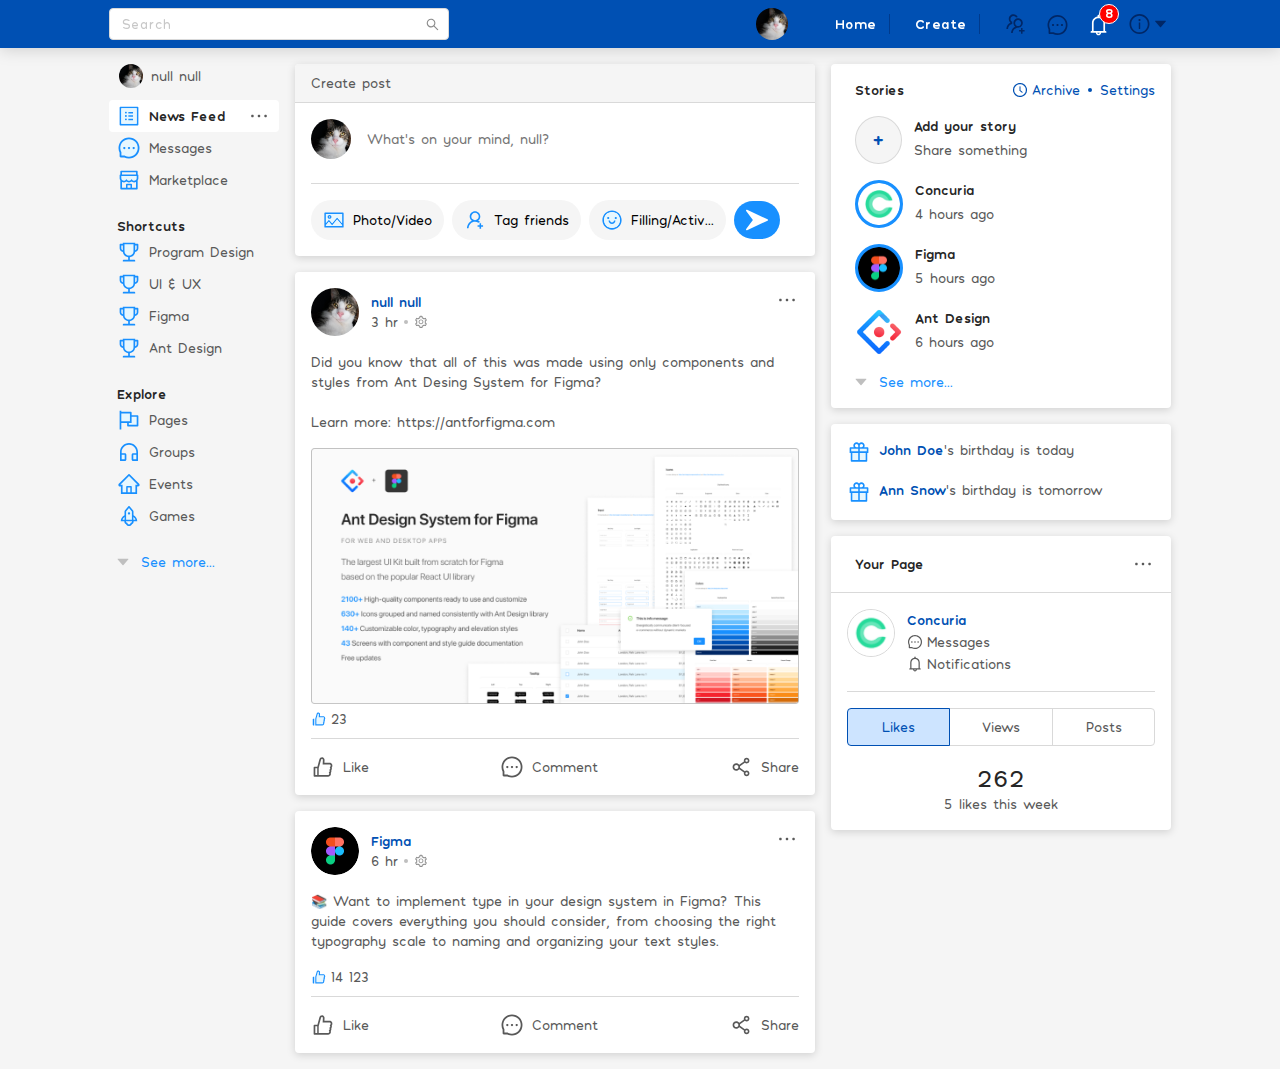
==== commit 4d9eedb3: "ooh" ====
--- a/feed.html
+++ b/feed.html
@@ -5,8 +5,7 @@
     <meta name="viewport" content="width=device-width, initial-scale=1.0" />
     <title>Distance</title>
     <link rel="stylesheet" href="./font/stylesheet.css" />
-    <link rel="stylesheet" href="./null.css">
-    <link rel="stylesheet" href="./feed.css" />
+    <link rel="stylesheet" href="./css-scss/feed.css" />
   </head>
   <body>
     <header>
@@ -17,7 +16,7 @@
             <div class="avatar">
               <img src="./images/cat.jpg" alt="" />
             </div>
-            <p class="divided">FName</p>
+            <p class="divided fname">FName</p>
           </a>
           <a href="#" class="divided">home</a>
           <a href="#" class="divided">create</a>
@@ -52,7 +51,7 @@
                 />
               </svg>
             </a>
-            <a href="#" class="nav_icon__focus">
+            <a href="#" class="nav_icon__focus__num">
               <svg
                 class="bells_icon"
                 width="16"
@@ -101,6 +100,11 @@
             </span>
           </div>
         </nav>
+        <div class="icons_panel__submenu">
+          <ul class="flex">
+            <li><a href="./index.html">Quit</a></li>
+          </ul>
+        </div>
       </div>
     </header>
     <main>
@@ -110,8 +114,7 @@
             <div class="avatar">
               <img src="./images/cat.jpg" alt="" />
             </div>
-            <span>FName</span>
-            <span>LName</span>
+            <span class="full_name">FName</span>
           </a>
           <div class="common">
             <a href="#" class="flex sidebar_link active_sb_link">
@@ -136,23 +139,63 @@
                 />
               </svg>
               News Feed
-              <svg width="24" height="24" viewBox="0 0 24 24" fill="none" xmlns="http://www.w3.org/2000/svg">
-                <path d="M4.125 11.9766C4.125 12.1489 4.15895 12.3196 4.22491 12.4788C4.29087 12.6381 4.38755 12.7828 4.50942 12.9046C4.6313 13.0265 4.77599 13.1232 4.93523 13.1892C5.09447 13.2551 5.26514 13.2891 5.4375 13.2891C5.60986 13.2891 5.78053 13.2551 5.93977 13.1892C6.09901 13.1232 6.2437 13.0265 6.36558 12.9046C6.48745 12.7828 6.58413 12.6381 6.65009 12.4788C6.71605 12.3196 6.75 12.1489 6.75 11.9766C6.75 11.8042 6.71605 11.6335 6.65009 11.4743C6.58413 11.3151 6.48745 11.1704 6.36558 11.0485C6.2437 10.9266 6.09901 10.8299 5.93977 10.764C5.78053 10.698 5.60986 10.6641 5.4375 10.6641C5.26514 10.6641 5.09447 10.698 4.93523 10.764C4.77599 10.8299 4.6313 10.9266 4.50942 11.0485C4.38755 11.1704 4.29087 11.3151 4.22491 11.4743C4.15895 11.6335 4.125 11.8042 4.125 11.9766ZM10.6875 11.9766C10.6875 12.3247 10.8258 12.6585 11.0719 12.9046C11.3181 13.1508 11.6519 13.2891 12 13.2891C12.3481 13.2891 12.6819 13.1508 12.9281 12.9046C13.1742 12.6585 13.3125 12.3247 13.3125 11.9766C13.3125 11.6285 13.1742 11.2946 12.9281 11.0485C12.6819 10.8023 12.3481 10.6641 12 10.6641C11.6519 10.6641 11.3181 10.8023 11.0719 11.0485C10.8258 11.2946 10.6875 11.6285 10.6875 11.9766ZM17.25 11.9766C17.25 12.3247 17.3883 12.6585 17.6344 12.9046C17.8806 13.1508 18.2144 13.2891 18.5625 13.2891C18.9106 13.2891 19.2444 13.1508 19.4906 12.9046C19.7367 12.6585 19.875 12.3247 19.875 11.9766C19.875 11.6285 19.7367 11.2946 19.4906 11.0485C19.2444 10.8023 18.9106 10.6641 18.5625 10.6641C18.2144 10.6641 17.8806 10.8023 17.6344 11.0485C17.3883 11.2946 17.25 11.6285 17.25 11.9766Z" fill="#595959"/>
+              <svg
+                class="elipsis"
+                width="24"
+                height="24"
+                viewBox="0 0 24 24"
+                fill="none"
+                xmlns="http://www.w3.org/2000/svg"
+              >
+                <path
+                  d="M4.125 11.9766C4.125 12.1489 4.15895 12.3196 4.22491 12.4788C4.29087 12.6381 4.38755 12.7828 4.50942 12.9046C4.6313 13.0265 4.77599 13.1232 4.93523 13.1892C5.09447 13.2551 5.26514 13.2891 5.4375 13.2891C5.60986 13.2891 5.78053 13.2551 5.93977 13.1892C6.09901 13.1232 6.2437 13.0265 6.36558 12.9046C6.48745 12.7828 6.58413 12.6381 6.65009 12.4788C6.71605 12.3196 6.75 12.1489 6.75 11.9766C6.75 11.8042 6.71605 11.6335 6.65009 11.4743C6.58413 11.3151 6.48745 11.1704 6.36558 11.0485C6.2437 10.9266 6.09901 10.8299 5.93977 10.764C5.78053 10.698 5.60986 10.6641 5.4375 10.6641C5.26514 10.6641 5.09447 10.698 4.93523 10.764C4.77599 10.8299 4.6313 10.9266 4.50942 11.0485C4.38755 11.1704 4.29087 11.3151 4.22491 11.4743C4.15895 11.6335 4.125 11.8042 4.125 11.9766ZM10.6875 11.9766C10.6875 12.3247 10.8258 12.6585 11.0719 12.9046C11.3181 13.1508 11.6519 13.2891 12 13.2891C12.3481 13.2891 12.6819 13.1508 12.9281 12.9046C13.1742 12.6585 13.3125 12.3247 13.3125 11.9766C13.3125 11.6285 13.1742 11.2946 12.9281 11.0485C12.6819 10.8023 12.3481 10.6641 12 10.6641C11.6519 10.6641 11.3181 10.8023 11.0719 11.0485C10.8258 11.2946 10.6875 11.6285 10.6875 11.9766ZM17.25 11.9766C17.25 12.3247 17.3883 12.6585 17.6344 12.9046C17.8806 13.1508 18.2144 13.2891 18.5625 13.2891C18.9106 13.2891 19.2444 13.1508 19.4906 12.9046C19.7367 12.6585 19.875 12.3247 19.875 11.9766C19.875 11.6285 19.7367 11.2946 19.4906 11.0485C19.2444 10.8023 18.9106 10.6641 18.5625 10.6641C18.2144 10.6641 17.8806 10.8023 17.6344 11.0485C17.3883 11.2946 17.25 11.6285 17.25 11.9766Z"
+                  fill="#595959"
+                />
               </svg>
             </a>
             <a href="#" class="flex sidebar_link">
-              <svg width="24" height="24" viewBox="0 0 24 24" fill="none" xmlns="http://www.w3.org/2000/svg">
-                <path d="M18.1719 5.83371C17.3735 5.03264 16.426 4.39565 15.3828 3.95871C14.3129 3.50917 13.1637 3.27885 12.0031 3.28136H11.9633C9.62659 3.29074 7.43987 4.2048 5.80393 5.85714C4.16565 7.50949 3.27268 9.70324 3.28206 12.04C3.28909 13.4532 3.64065 14.8571 4.30159 16.097L4.40706 16.2939V19.5939H7.70706L7.90393 19.6993C9.14377 20.3603 10.5477 20.7118 11.961 20.7189H12.0008C14.3211 20.7189 16.5008 19.8235 18.1438 18.197C19.7938 16.561 20.7102 14.3743 20.7242 12.04C20.7289 10.854 20.5016 9.70558 20.0469 8.62277C19.6097 7.57975 18.9727 6.63229 18.1719 5.83371ZM7.31331 13.1251C7.01891 13.1191 6.73861 12.9979 6.53253 12.7876C6.32646 12.5773 6.21104 12.2946 6.21104 12.0001C6.21104 11.7057 6.32646 11.4229 6.53253 11.2126C6.73861 11.0023 7.01891 10.8811 7.31331 10.8751C7.6077 10.8811 7.88801 11.0023 8.09408 11.2126C8.30015 11.4229 8.41558 11.7057 8.41558 12.0001C8.41558 12.2946 8.30015 12.5773 8.09408 12.7876C7.88801 12.9979 7.6077 13.1191 7.31331 13.1251ZM12.0008 13.1251C11.7064 13.1191 11.4261 12.9979 11.22 12.7876C11.014 12.5773 10.8985 12.2946 10.8985 12.0001C10.8985 11.7057 11.014 11.4229 11.22 11.2126C11.4261 11.0023 11.7064 10.8811 12.0008 10.8751C12.2952 10.8811 12.5755 11.0023 12.7816 11.2126C12.9877 11.4229 13.1031 11.7057 13.1031 12.0001C13.1031 12.2946 12.9877 12.5773 12.7816 12.7876C12.5755 12.9979 12.2952 13.1191 12.0008 13.1251ZM16.6883 13.1251C16.3939 13.1191 16.1136 12.9979 15.9075 12.7876C15.7015 12.5773 15.586 12.2946 15.586 12.0001C15.586 11.7057 15.7015 11.4229 15.9075 11.2126C16.1136 11.0023 16.3939 10.8811 16.6883 10.8751C16.9827 10.8811 17.263 11.0023 17.4691 11.2126C17.6752 11.4229 17.7906 11.7057 17.7906 12.0001C17.7906 12.2946 17.6752 12.5773 17.4691 12.7876C17.263 12.9979 16.9827 13.1191 16.6883 13.1251Z" fill="#E6F7FF"/>
-                <path d="M15.5625 12C15.5625 12.2984 15.681 12.5845 15.892 12.7955C16.103 13.0065 16.3891 13.125 16.6875 13.125C16.9859 13.125 17.272 13.0065 17.483 12.7955C17.694 12.5845 17.8125 12.2984 17.8125 12C17.8125 11.7016 17.694 11.4155 17.483 11.2045C17.272 10.9935 16.9859 10.875 16.6875 10.875C16.3891 10.875 16.103 10.9935 15.892 11.2045C15.681 11.4155 15.5625 11.7016 15.5625 12ZM6.1875 12C6.1875 12.2984 6.30603 12.5845 6.517 12.7955C6.72798 13.0065 7.01413 13.125 7.3125 13.125C7.61087 13.125 7.89702 13.0065 8.108 12.7955C8.31897 12.5845 8.4375 12.2984 8.4375 12C8.4375 11.7016 8.31897 11.4155 8.108 11.2045C7.89702 10.9935 7.61087 10.875 7.3125 10.875C7.01413 10.875 6.72798 10.9935 6.517 11.2045C6.30603 11.4155 6.1875 11.7016 6.1875 12Z" fill="#1890FF"/>
-                <path d="M21.6846 7.93125C21.1549 6.67266 20.3955 5.54297 19.4275 4.57266C18.4663 3.60796 17.3253 2.84114 16.0689 2.31563C14.7799 1.77422 13.4111 1.5 12.0002 1.5H11.9533C10.533 1.50703 9.15723 1.78828 7.86348 2.34141C6.61791 2.87232 5.48753 3.64049 4.53535 4.60312C3.57676 5.57109 2.82441 6.69609 2.3041 7.95C1.76504 9.24844 1.49316 10.6289 1.50019 12.0492C1.50815 13.6769 1.89322 15.2806 2.62519 16.7344V20.2969C2.62519 20.5828 2.73878 20.857 2.94097 21.0592C3.14316 21.2614 3.41738 21.375 3.70332 21.375H7.26816C8.72198 22.107 10.3257 22.492 11.9533 22.5H12.0025C13.4064 22.5 14.7682 22.2281 16.0502 21.6961C17.3002 21.1768 18.437 20.419 19.3971 19.4648C20.365 18.5063 21.1268 17.3859 21.6588 16.1367C22.2119 14.843 22.4932 13.4672 22.5002 12.0469C22.5072 10.6195 22.2307 9.23438 21.6846 7.93125ZM18.1432 18.1969C16.5002 19.8234 14.3205 20.7188 12.0002 20.7188H11.9604C10.5471 20.7117 9.14316 20.3602 7.90332 19.6992L7.70644 19.5938H4.40644V16.2938L4.30098 16.0969C3.64004 14.857 3.28848 13.4531 3.28144 12.0398C3.27207 9.70312 4.16504 7.50937 5.80332 5.85703C7.43926 4.20469 9.62598 3.29062 11.9627 3.28125H12.0025C13.1744 3.28125 14.3111 3.50859 15.3822 3.95859C16.4275 4.39687 17.365 5.02734 18.1713 5.83359C18.9752 6.6375 19.608 7.57734 20.0463 8.62266C20.501 9.70547 20.7283 10.8539 20.7236 12.0398C20.7096 14.3742 19.7932 16.5609 18.1432 18.1969Z" fill="#1890FF"/>
-                <path d="M10.875 12C10.875 12.2984 10.9935 12.5845 11.2045 12.7955C11.4155 13.0065 11.7016 13.125 12 13.125C12.2984 13.125 12.5845 13.0065 12.7955 12.7955C13.0065 12.5845 13.125 12.2984 13.125 12C13.125 11.7016 13.0065 11.4155 12.7955 11.2045C12.5845 10.9935 12.2984 10.875 12 10.875C11.7016 10.875 11.4155 10.9935 11.2045 11.2045C10.9935 11.4155 10.875 11.7016 10.875 12Z" fill="#1890FF"/>
+              <svg
+                width="24"
+                height="24"
+                viewBox="0 0 24 24"
+                fill="none"
+                xmlns="http://www.w3.org/2000/svg"
+              >
+                <path
+                  d="M18.1719 5.83371C17.3735 5.03264 16.426 4.39565 15.3828 3.95871C14.3129 3.50917 13.1637 3.27885 12.0031 3.28136H11.9633C9.62659 3.29074 7.43987 4.2048 5.80393 5.85714C4.16565 7.50949 3.27268 9.70324 3.28206 12.04C3.28909 13.4532 3.64065 14.8571 4.30159 16.097L4.40706 16.2939V19.5939H7.70706L7.90393 19.6993C9.14377 20.3603 10.5477 20.7118 11.961 20.7189H12.0008C14.3211 20.7189 16.5008 19.8235 18.1438 18.197C19.7938 16.561 20.7102 14.3743 20.7242 12.04C20.7289 10.854 20.5016 9.70558 20.0469 8.62277C19.6097 7.57975 18.9727 6.63229 18.1719 5.83371ZM7.31331 13.1251C7.01891 13.1191 6.73861 12.9979 6.53253 12.7876C6.32646 12.5773 6.21104 12.2946 6.21104 12.0001C6.21104 11.7057 6.32646 11.4229 6.53253 11.2126C6.73861 11.0023 7.01891 10.8811 7.31331 10.8751C7.6077 10.8811 7.88801 11.0023 8.09408 11.2126C8.30015 11.4229 8.41558 11.7057 8.41558 12.0001C8.41558 12.2946 8.30015 12.5773 8.09408 12.7876C7.88801 12.9979 7.6077 13.1191 7.31331 13.1251ZM12.0008 13.1251C11.7064 13.1191 11.4261 12.9979 11.22 12.7876C11.014 12.5773 10.8985 12.2946 10.8985 12.0001C10.8985 11.7057 11.014 11.4229 11.22 11.2126C11.4261 11.0023 11.7064 10.8811 12.0008 10.8751C12.2952 10.8811 12.5755 11.0023 12.7816 11.2126C12.9877 11.4229 13.1031 11.7057 13.1031 12.0001C13.1031 12.2946 12.9877 12.5773 12.7816 12.7876C12.5755 12.9979 12.2952 13.1191 12.0008 13.1251ZM16.6883 13.1251C16.3939 13.1191 16.1136 12.9979 15.9075 12.7876C15.7015 12.5773 15.586 12.2946 15.586 12.0001C15.586 11.7057 15.7015 11.4229 15.9075 11.2126C16.1136 11.0023 16.3939 10.8811 16.6883 10.8751C16.9827 10.8811 17.263 11.0023 17.4691 11.2126C17.6752 11.4229 17.7906 11.7057 17.7906 12.0001C17.7906 12.2946 17.6752 12.5773 17.4691 12.7876C17.263 12.9979 16.9827 13.1191 16.6883 13.1251Z"
+                  fill="#E6F7FF"
+                />
+                <path
+                  d="M15.5625 12C15.5625 12.2984 15.681 12.5845 15.892 12.7955C16.103 13.0065 16.3891 13.125 16.6875 13.125C16.9859 13.125 17.272 13.0065 17.483 12.7955C17.694 12.5845 17.8125 12.2984 17.8125 12C17.8125 11.7016 17.694 11.4155 17.483 11.2045C17.272 10.9935 16.9859 10.875 16.6875 10.875C16.3891 10.875 16.103 10.9935 15.892 11.2045C15.681 11.4155 15.5625 11.7016 15.5625 12ZM6.1875 12C6.1875 12.2984 6.30603 12.5845 6.517 12.7955C6.72798 13.0065 7.01413 13.125 7.3125 13.125C7.61087 13.125 7.89702 13.0065 8.108 12.7955C8.31897 12.5845 8.4375 12.2984 8.4375 12C8.4375 11.7016 8.31897 11.4155 8.108 11.2045C7.89702 10.9935 7.61087 10.875 7.3125 10.875C7.01413 10.875 6.72798 10.9935 6.517 11.2045C6.30603 11.4155 6.1875 11.7016 6.1875 12Z"
+                  fill="#1890FF"
+                />
+                <path
+                  d="M21.6846 7.93125C21.1549 6.67266 20.3955 5.54297 19.4275 4.57266C18.4663 3.60796 17.3253 2.84114 16.0689 2.31563C14.7799 1.77422 13.4111 1.5 12.0002 1.5H11.9533C10.533 1.50703 9.15723 1.78828 7.86348 2.34141C6.61791 2.87232 5.48753 3.64049 4.53535 4.60312C3.57676 5.57109 2.82441 6.69609 2.3041 7.95C1.76504 9.24844 1.49316 10.6289 1.50019 12.0492C1.50815 13.6769 1.89322 15.2806 2.62519 16.7344V20.2969C2.62519 20.5828 2.73878 20.857 2.94097 21.0592C3.14316 21.2614 3.41738 21.375 3.70332 21.375H7.26816C8.72198 22.107 10.3257 22.492 11.9533 22.5H12.0025C13.4064 22.5 14.7682 22.2281 16.0502 21.6961C17.3002 21.1768 18.437 20.419 19.3971 19.4648C20.365 18.5063 21.1268 17.3859 21.6588 16.1367C22.2119 14.843 22.4932 13.4672 22.5002 12.0469C22.5072 10.6195 22.2307 9.23438 21.6846 7.93125ZM18.1432 18.1969C16.5002 19.8234 14.3205 20.7188 12.0002 20.7188H11.9604C10.5471 20.7117 9.14316 20.3602 7.90332 19.6992L7.70644 19.5938H4.40644V16.2938L4.30098 16.0969C3.64004 14.857 3.28848 13.4531 3.28144 12.0398C3.27207 9.70312 4.16504 7.50937 5.80332 5.85703C7.43926 4.20469 9.62598 3.29062 11.9627 3.28125H12.0025C13.1744 3.28125 14.3111 3.50859 15.3822 3.95859C16.4275 4.39687 17.365 5.02734 18.1713 5.83359C18.9752 6.6375 19.608 7.57734 20.0463 8.62266C20.501 9.70547 20.7283 10.8539 20.7236 12.0398C20.7096 14.3742 19.7932 16.5609 18.1432 18.1969Z"
+                  fill="#1890FF"
+                />
+                <path
+                  d="M10.875 12C10.875 12.2984 10.9935 12.5845 11.2045 12.7955C11.4155 13.0065 11.7016 13.125 12 13.125C12.2984 13.125 12.5845 13.0065 12.7955 12.7955C13.0065 12.5845 13.125 12.2984 13.125 12C13.125 11.7016 13.0065 11.4155 12.7955 11.2045C12.5845 10.9935 12.2984 10.875 12 10.875C11.7016 10.875 11.4155 10.9935 11.2045 11.2045C10.9935 11.4155 10.875 11.7016 10.875 12Z"
+                  fill="#1890FF"
+                />
               </svg>
               Messages
             </a>
             <a href="#" class="flex sidebar_link">
-              <svg width="24" height="24" viewBox="0 0 24 24" fill="none" xmlns="http://www.w3.org/2000/svg">
-                <path d="M19.6758 8.0625H4.32422C4.31719 8.0625 4.3125 8.06719 4.3125 8.07422V10.2117C4.3125 11.6133 5.46094 12.75 6.87422 12.75C7.82812 12.75 8.66016 12.2344 9.10312 11.468C9.17109 11.3484 9.3 11.2734 9.43828 11.2734C9.57656 11.2734 9.70312 11.3484 9.77344 11.468C10.2141 12.2344 11.0461 12.75 12 12.75C12.9563 12.75 13.7906 12.232 14.2289 11.4633C14.2969 11.3461 14.4211 11.2734 14.5547 11.2734H14.5687C14.7047 11.2734 14.8266 11.3461 14.8945 11.4633C15.3352 12.232 16.1695 12.75 17.1258 12.75C18.5391 12.75 19.6875 11.6133 19.6875 10.2117V8.07422C19.6875 8.06719 19.6828 8.0625 19.6758 8.0625Z" fill="#E6F7FF"/>
-                <path d="M20.6723 6.37734V3.375C20.6723 2.96016 20.3371 2.625 19.9223 2.625H4.07851C3.66366 2.625 3.32851 2.96016 3.32851 3.375V6.37734C2.9371 6.40078 2.62538 6.72656 2.62538 7.125V10.2117C2.62388 10.779 2.73875 11.3406 2.96288 11.8617C3.06366 12.1008 3.18788 12.3258 3.32851 12.5391V20.625C3.32851 21.0375 3.66366 21.375 4.07851 21.375H19.9223C20.3371 21.375 20.6723 21.0398 20.6723 20.625V12.5391C20.8151 12.3252 20.9375 12.0985 21.0379 11.8617C21.2605 11.3391 21.3754 10.7836 21.3754 10.2117V7.125C21.3754 6.72656 21.0637 6.40078 20.6723 6.37734ZM5.01601 4.3125H18.9848V6.375H5.01601V4.3125ZM13.5004 19.6898H10.5004V17.25H13.5004V19.6898ZM18.9941 19.6898H15.0004V16.5C15.0004 16.0852 14.6652 15.75 14.2504 15.75H9.75038C9.33554 15.75 9.00038 16.0852 9.00038 16.5V19.6898H5.01601V14.0133C5.08397 14.0461 5.15429 14.0789 5.22694 14.107C5.7496 14.3273 6.30507 14.4375 6.87694 14.4375C7.44882 14.4375 8.00194 14.3273 8.52694 14.107C8.85038 13.9711 9.15507 13.7977 9.43397 13.5891C9.43866 13.5867 9.44335 13.5867 9.44804 13.5891C9.72781 13.7985 10.0325 13.9725 10.3551 14.107C10.8777 14.3273 11.4332 14.4375 12.0051 14.4375C12.5769 14.4375 13.1301 14.3273 13.6551 14.107C13.9785 13.9711 14.2832 13.7977 14.5621 13.5891C14.5668 13.5867 14.5715 13.5867 14.5762 13.5891C14.8559 13.7985 15.1606 13.9725 15.4832 14.107C16.0058 14.3273 16.5613 14.4375 17.1332 14.4375C17.7051 14.4375 18.2582 14.3273 18.7832 14.107C18.8535 14.0766 18.9238 14.0461 18.9941 14.0133V19.6898ZM19.6879 10.2117C19.6879 11.6133 18.5394 12.75 17.1262 12.75C16.1699 12.75 15.3355 12.232 14.8949 11.4633C14.8269 11.3461 14.7051 11.2734 14.5691 11.2734H14.5551C14.4215 11.2734 14.2973 11.3461 14.2293 11.4633C14.0044 11.8554 13.6798 12.1811 13.2883 12.4071C12.8968 12.6331 12.4524 12.7514 12.0004 12.75C11.0465 12.75 10.2144 12.2344 9.77382 11.468C9.70351 11.3484 9.57694 11.2734 9.43866 11.2734C9.30038 11.2734 9.17147 11.3484 9.10351 11.468C8.87734 11.8586 8.55224 12.1828 8.16096 12.4079C7.76967 12.6329 7.326 12.7509 6.8746 12.75C5.46132 12.75 4.31288 11.6133 4.31288 10.2117V8.07422C4.31288 8.06719 4.31757 8.0625 4.3246 8.0625H19.6762C19.6832 8.0625 19.6879 8.06719 19.6879 8.07422V10.2117Z" fill="#1890FF"/>
+              <svg
+                width="24"
+                height="24"
+                viewBox="0 0 24 24"
+                fill="none"
+                xmlns="http://www.w3.org/2000/svg"
+              >
+                <path
+                  d="M19.6758 8.0625H4.32422C4.31719 8.0625 4.3125 8.06719 4.3125 8.07422V10.2117C4.3125 11.6133 5.46094 12.75 6.87422 12.75C7.82812 12.75 8.66016 12.2344 9.10312 11.468C9.17109 11.3484 9.3 11.2734 9.43828 11.2734C9.57656 11.2734 9.70312 11.3484 9.77344 11.468C10.2141 12.2344 11.0461 12.75 12 12.75C12.9563 12.75 13.7906 12.232 14.2289 11.4633C14.2969 11.3461 14.4211 11.2734 14.5547 11.2734H14.5687C14.7047 11.2734 14.8266 11.3461 14.8945 11.4633C15.3352 12.232 16.1695 12.75 17.1258 12.75C18.5391 12.75 19.6875 11.6133 19.6875 10.2117V8.07422C19.6875 8.06719 19.6828 8.0625 19.6758 8.0625Z"
+                  fill="#E6F7FF"
+                />
+                <path
+                  d="M20.6723 6.37734V3.375C20.6723 2.96016 20.3371 2.625 19.9223 2.625H4.07851C3.66366 2.625 3.32851 2.96016 3.32851 3.375V6.37734C2.9371 6.40078 2.62538 6.72656 2.62538 7.125V10.2117C2.62388 10.779 2.73875 11.3406 2.96288 11.8617C3.06366 12.1008 3.18788 12.3258 3.32851 12.5391V20.625C3.32851 21.0375 3.66366 21.375 4.07851 21.375H19.9223C20.3371 21.375 20.6723 21.0398 20.6723 20.625V12.5391C20.8151 12.3252 20.9375 12.0985 21.0379 11.8617C21.2605 11.3391 21.3754 10.7836 21.3754 10.2117V7.125C21.3754 6.72656 21.0637 6.40078 20.6723 6.37734ZM5.01601 4.3125H18.9848V6.375H5.01601V4.3125ZM13.5004 19.6898H10.5004V17.25H13.5004V19.6898ZM18.9941 19.6898H15.0004V16.5C15.0004 16.0852 14.6652 15.75 14.2504 15.75H9.75038C9.33554 15.75 9.00038 16.0852 9.00038 16.5V19.6898H5.01601V14.0133C5.08397 14.0461 5.15429 14.0789 5.22694 14.107C5.7496 14.3273 6.30507 14.4375 6.87694 14.4375C7.44882 14.4375 8.00194 14.3273 8.52694 14.107C8.85038 13.9711 9.15507 13.7977 9.43397 13.5891C9.43866 13.5867 9.44335 13.5867 9.44804 13.5891C9.72781 13.7985 10.0325 13.9725 10.3551 14.107C10.8777 14.3273 11.4332 14.4375 12.0051 14.4375C12.5769 14.4375 13.1301 14.3273 13.6551 14.107C13.9785 13.9711 14.2832 13.7977 14.5621 13.5891C14.5668 13.5867 14.5715 13.5867 14.5762 13.5891C14.8559 13.7985 15.1606 13.9725 15.4832 14.107C16.0058 14.3273 16.5613 14.4375 17.1332 14.4375C17.7051 14.4375 18.2582 14.3273 18.7832 14.107C18.8535 14.0766 18.9238 14.0461 18.9941 14.0133V19.6898ZM19.6879 10.2117C19.6879 11.6133 18.5394 12.75 17.1262 12.75C16.1699 12.75 15.3355 12.232 14.8949 11.4633C14.8269 11.3461 14.7051 11.2734 14.5691 11.2734H14.5551C14.4215 11.2734 14.2973 11.3461 14.2293 11.4633C14.0044 11.8554 13.6798 12.1811 13.2883 12.4071C12.8968 12.6331 12.4524 12.7514 12.0004 12.75C11.0465 12.75 10.2144 12.2344 9.77382 11.468C9.70351 11.3484 9.57694 11.2734 9.43866 11.2734C9.30038 11.2734 9.17147 11.3484 9.10351 11.468C8.87734 11.8586 8.55224 12.1828 8.16096 12.4079C7.76967 12.6329 7.326 12.7509 6.8746 12.75C5.46132 12.75 4.31288 11.6133 4.31288 10.2117V8.07422C4.31288 8.06719 4.31757 8.0625 4.3246 8.0625H19.6762C19.6832 8.0625 19.6879 8.06719 19.6879 8.07422V10.2117Z"
+                  fill="#1890FF"
+                />
               </svg>
               Marketplace
             </a>
@@ -160,30 +203,78 @@
           <div class="shortcuts">
             <p class="title">Shortcuts</p>
             <a href="#" class="flex sidebar_link">
-              <svg width="24" height="24" viewBox="0 0 24 24" fill="none" xmlns="http://www.w3.org/2000/svg">
-                <path d="M7.5 11.25C7.5 12.4008 7.94766 13.4836 8.76328 14.2992C9.57656 15.1148 10.6617 15.5625 11.8125 15.5625H12.1875C13.3383 15.5625 14.4211 15.1148 15.2367 14.2992C16.0523 13.4859 16.5 12.4008 16.5 11.25V4.3125H7.5V11.25ZM4.3125 8.25C4.3125 9.21094 4.94297 10.0266 5.8125 10.3031C4.94297 10.0242 4.3125 9.20859 4.3125 8.25ZM12.8438 17.2148C15.5859 16.9172 17.775 14.7703 18.1359 12.0469C17.7727 14.7703 15.5859 16.9148 12.8438 17.2148ZM5.86406 12.0469C6.225 14.7703 8.41406 16.9172 11.1562 17.2148C8.41406 16.9148 6.22734 14.7703 5.86406 12.0469Z" fill="#E6F7FF"/>
-                <path d="M20.3438 3.75H18.1875V2.8125C18.1875 2.70937 18.1031 2.625 18 2.625H6C5.89687 2.625 5.8125 2.70937 5.8125 2.8125V3.75H3.65625C3.38275 3.75 3.12044 3.85865 2.92705 4.05205C2.73365 4.24544 2.625 4.50775 2.625 4.78125V8.25C2.625 10.1648 4.03125 11.7563 5.86406 12.0469C6.22734 14.7703 8.41406 16.9148 11.1562 17.2148V19.6805H6.5625C6.14766 19.6805 5.8125 20.0156 5.8125 20.4305V21.1875C5.8125 21.2906 5.89687 21.375 6 21.375H18C18.1031 21.375 18.1875 21.2906 18.1875 21.1875V20.4305C18.1875 20.0156 17.8523 19.6805 17.4375 19.6805H12.8438V17.2148C15.5859 16.9148 17.7727 14.7703 18.1359 12.0469C19.9688 11.7563 21.375 10.1648 21.375 8.25V4.78125C21.375 4.50775 21.2663 4.24544 21.073 4.05205C20.8796 3.85865 20.6173 3.75 20.3438 3.75ZM5.8125 10.3031C5.37714 10.1641 4.99723 9.89025 4.72762 9.52122C4.45801 9.15219 4.31264 8.70703 4.3125 8.25V5.4375H5.8125V10.3031ZM16.5 11.25C16.5 12.4008 16.0523 13.4859 15.2367 14.2992C14.4211 15.1148 13.3383 15.5625 12.1875 15.5625H11.8125C10.6617 15.5625 9.57656 15.1148 8.76328 14.2992C7.94766 13.4836 7.5 12.4008 7.5 11.25V4.3125H16.5V11.25ZM19.6875 8.25C19.6875 9.21094 19.057 10.0266 18.1875 10.3031V5.4375H19.6875V8.25Z" fill="#1890FF"/>
+              <svg
+                width="24"
+                height="24"
+                viewBox="0 0 24 24"
+                fill="none"
+                xmlns="http://www.w3.org/2000/svg"
+              >
+                <path
+                  d="M7.5 11.25C7.5 12.4008 7.94766 13.4836 8.76328 14.2992C9.57656 15.1148 10.6617 15.5625 11.8125 15.5625H12.1875C13.3383 15.5625 14.4211 15.1148 15.2367 14.2992C16.0523 13.4859 16.5 12.4008 16.5 11.25V4.3125H7.5V11.25ZM4.3125 8.25C4.3125 9.21094 4.94297 10.0266 5.8125 10.3031C4.94297 10.0242 4.3125 9.20859 4.3125 8.25ZM12.8438 17.2148C15.5859 16.9172 17.775 14.7703 18.1359 12.0469C17.7727 14.7703 15.5859 16.9148 12.8438 17.2148ZM5.86406 12.0469C6.225 14.7703 8.41406 16.9172 11.1562 17.2148C8.41406 16.9148 6.22734 14.7703 5.86406 12.0469Z"
+                  fill="#E6F7FF"
+                />
+                <path
+                  d="M20.3438 3.75H18.1875V2.8125C18.1875 2.70937 18.1031 2.625 18 2.625H6C5.89687 2.625 5.8125 2.70937 5.8125 2.8125V3.75H3.65625C3.38275 3.75 3.12044 3.85865 2.92705 4.05205C2.73365 4.24544 2.625 4.50775 2.625 4.78125V8.25C2.625 10.1648 4.03125 11.7563 5.86406 12.0469C6.22734 14.7703 8.41406 16.9148 11.1562 17.2148V19.6805H6.5625C6.14766 19.6805 5.8125 20.0156 5.8125 20.4305V21.1875C5.8125 21.2906 5.89687 21.375 6 21.375H18C18.1031 21.375 18.1875 21.2906 18.1875 21.1875V20.4305C18.1875 20.0156 17.8523 19.6805 17.4375 19.6805H12.8438V17.2148C15.5859 16.9148 17.7727 14.7703 18.1359 12.0469C19.9688 11.7563 21.375 10.1648 21.375 8.25V4.78125C21.375 4.50775 21.2663 4.24544 21.073 4.05205C20.8796 3.85865 20.6173 3.75 20.3438 3.75ZM5.8125 10.3031C5.37714 10.1641 4.99723 9.89025 4.72762 9.52122C4.45801 9.15219 4.31264 8.70703 4.3125 8.25V5.4375H5.8125V10.3031ZM16.5 11.25C16.5 12.4008 16.0523 13.4859 15.2367 14.2992C14.4211 15.1148 13.3383 15.5625 12.1875 15.5625H11.8125C10.6617 15.5625 9.57656 15.1148 8.76328 14.2992C7.94766 13.4836 7.5 12.4008 7.5 11.25V4.3125H16.5V11.25ZM19.6875 8.25C19.6875 9.21094 19.057 10.0266 18.1875 10.3031V5.4375H19.6875V8.25Z"
+                  fill="#1890FF"
+                />
               </svg>
               Program Design
             </a>
             <a href="#" class="flex sidebar_link">
-              <svg width="24" height="24" viewBox="0 0 24 24" fill="none" xmlns="http://www.w3.org/2000/svg">
-                <path d="M7.5 11.25C7.5 12.4008 7.94766 13.4836 8.76328 14.2992C9.57656 15.1148 10.6617 15.5625 11.8125 15.5625H12.1875C13.3383 15.5625 14.4211 15.1148 15.2367 14.2992C16.0523 13.4859 16.5 12.4008 16.5 11.25V4.3125H7.5V11.25ZM4.3125 8.25C4.3125 9.21094 4.94297 10.0266 5.8125 10.3031C4.94297 10.0242 4.3125 9.20859 4.3125 8.25ZM12.8438 17.2148C15.5859 16.9172 17.775 14.7703 18.1359 12.0469C17.7727 14.7703 15.5859 16.9148 12.8438 17.2148ZM5.86406 12.0469C6.225 14.7703 8.41406 16.9172 11.1562 17.2148C8.41406 16.9148 6.22734 14.7703 5.86406 12.0469Z" fill="#E6F7FF"/>
-                <path d="M20.3438 3.75H18.1875V2.8125C18.1875 2.70937 18.1031 2.625 18 2.625H6C5.89687 2.625 5.8125 2.70937 5.8125 2.8125V3.75H3.65625C3.38275 3.75 3.12044 3.85865 2.92705 4.05205C2.73365 4.24544 2.625 4.50775 2.625 4.78125V8.25C2.625 10.1648 4.03125 11.7563 5.86406 12.0469C6.22734 14.7703 8.41406 16.9148 11.1562 17.2148V19.6805H6.5625C6.14766 19.6805 5.8125 20.0156 5.8125 20.4305V21.1875C5.8125 21.2906 5.89687 21.375 6 21.375H18C18.1031 21.375 18.1875 21.2906 18.1875 21.1875V20.4305C18.1875 20.0156 17.8523 19.6805 17.4375 19.6805H12.8438V17.2148C15.5859 16.9148 17.7727 14.7703 18.1359 12.0469C19.9688 11.7563 21.375 10.1648 21.375 8.25V4.78125C21.375 4.50775 21.2663 4.24544 21.073 4.05205C20.8796 3.85865 20.6173 3.75 20.3438 3.75ZM5.8125 10.3031C5.37714 10.1641 4.99723 9.89025 4.72762 9.52122C4.45801 9.15219 4.31264 8.70703 4.3125 8.25V5.4375H5.8125V10.3031ZM16.5 11.25C16.5 12.4008 16.0523 13.4859 15.2367 14.2992C14.4211 15.1148 13.3383 15.5625 12.1875 15.5625H11.8125C10.6617 15.5625 9.57656 15.1148 8.76328 14.2992C7.94766 13.4836 7.5 12.4008 7.5 11.25V4.3125H16.5V11.25ZM19.6875 8.25C19.6875 9.21094 19.057 10.0266 18.1875 10.3031V5.4375H19.6875V8.25Z" fill="#1890FF"/>
+              <svg
+                width="24"
+                height="24"
+                viewBox="0 0 24 24"
+                fill="none"
+                xmlns="http://www.w3.org/2000/svg"
+              >
+                <path
+                  d="M7.5 11.25C7.5 12.4008 7.94766 13.4836 8.76328 14.2992C9.57656 15.1148 10.6617 15.5625 11.8125 15.5625H12.1875C13.3383 15.5625 14.4211 15.1148 15.2367 14.2992C16.0523 13.4859 16.5 12.4008 16.5 11.25V4.3125H7.5V11.25ZM4.3125 8.25C4.3125 9.21094 4.94297 10.0266 5.8125 10.3031C4.94297 10.0242 4.3125 9.20859 4.3125 8.25ZM12.8438 17.2148C15.5859 16.9172 17.775 14.7703 18.1359 12.0469C17.7727 14.7703 15.5859 16.9148 12.8438 17.2148ZM5.86406 12.0469C6.225 14.7703 8.41406 16.9172 11.1562 17.2148C8.41406 16.9148 6.22734 14.7703 5.86406 12.0469Z"
+                  fill="#E6F7FF"
+                />
+                <path
+                  d="M20.3438 3.75H18.1875V2.8125C18.1875 2.70937 18.1031 2.625 18 2.625H6C5.89687 2.625 5.8125 2.70937 5.8125 2.8125V3.75H3.65625C3.38275 3.75 3.12044 3.85865 2.92705 4.05205C2.73365 4.24544 2.625 4.50775 2.625 4.78125V8.25C2.625 10.1648 4.03125 11.7563 5.86406 12.0469C6.22734 14.7703 8.41406 16.9148 11.1562 17.2148V19.6805H6.5625C6.14766 19.6805 5.8125 20.0156 5.8125 20.4305V21.1875C5.8125 21.2906 5.89687 21.375 6 21.375H18C18.1031 21.375 18.1875 21.2906 18.1875 21.1875V20.4305C18.1875 20.0156 17.8523 19.6805 17.4375 19.6805H12.8438V17.2148C15.5859 16.9148 17.7727 14.7703 18.1359 12.0469C19.9688 11.7563 21.375 10.1648 21.375 8.25V4.78125C21.375 4.50775 21.2663 4.24544 21.073 4.05205C20.8796 3.85865 20.6173 3.75 20.3438 3.75ZM5.8125 10.3031C5.37714 10.1641 4.99723 9.89025 4.72762 9.52122C4.45801 9.15219 4.31264 8.70703 4.3125 8.25V5.4375H5.8125V10.3031ZM16.5 11.25C16.5 12.4008 16.0523 13.4859 15.2367 14.2992C14.4211 15.1148 13.3383 15.5625 12.1875 15.5625H11.8125C10.6617 15.5625 9.57656 15.1148 8.76328 14.2992C7.94766 13.4836 7.5 12.4008 7.5 11.25V4.3125H16.5V11.25ZM19.6875 8.25C19.6875 9.21094 19.057 10.0266 18.1875 10.3031V5.4375H19.6875V8.25Z"
+                  fill="#1890FF"
+                />
               </svg>
               UI & UX
             </a>
             <a href="#" class="flex sidebar_link">
-              <svg width="24" height="24" viewBox="0 0 24 24" fill="none" xmlns="http://www.w3.org/2000/svg">
-                <path d="M7.5 11.25C7.5 12.4008 7.94766 13.4836 8.76328 14.2992C9.57656 15.1148 10.6617 15.5625 11.8125 15.5625H12.1875C13.3383 15.5625 14.4211 15.1148 15.2367 14.2992C16.0523 13.4859 16.5 12.4008 16.5 11.25V4.3125H7.5V11.25ZM4.3125 8.25C4.3125 9.21094 4.94297 10.0266 5.8125 10.3031C4.94297 10.0242 4.3125 9.20859 4.3125 8.25ZM12.8438 17.2148C15.5859 16.9172 17.775 14.7703 18.1359 12.0469C17.7727 14.7703 15.5859 16.9148 12.8438 17.2148ZM5.86406 12.0469C6.225 14.7703 8.41406 16.9172 11.1562 17.2148C8.41406 16.9148 6.22734 14.7703 5.86406 12.0469Z" fill="#E6F7FF"/>
-                <path d="M20.3438 3.75H18.1875V2.8125C18.1875 2.70937 18.1031 2.625 18 2.625H6C5.89687 2.625 5.8125 2.70937 5.8125 2.8125V3.75H3.65625C3.38275 3.75 3.12044 3.85865 2.92705 4.05205C2.73365 4.24544 2.625 4.50775 2.625 4.78125V8.25C2.625 10.1648 4.03125 11.7563 5.86406 12.0469C6.22734 14.7703 8.41406 16.9148 11.1562 17.2148V19.6805H6.5625C6.14766 19.6805 5.8125 20.0156 5.8125 20.4305V21.1875C5.8125 21.2906 5.89687 21.375 6 21.375H18C18.1031 21.375 18.1875 21.2906 18.1875 21.1875V20.4305C18.1875 20.0156 17.8523 19.6805 17.4375 19.6805H12.8438V17.2148C15.5859 16.9148 17.7727 14.7703 18.1359 12.0469C19.9688 11.7563 21.375 10.1648 21.375 8.25V4.78125C21.375 4.50775 21.2663 4.24544 21.073 4.05205C20.8796 3.85865 20.6173 3.75 20.3438 3.75ZM5.8125 10.3031C5.37714 10.1641 4.99723 9.89025 4.72762 9.52122C4.45801 9.15219 4.31264 8.70703 4.3125 8.25V5.4375H5.8125V10.3031ZM16.5 11.25C16.5 12.4008 16.0523 13.4859 15.2367 14.2992C14.4211 15.1148 13.3383 15.5625 12.1875 15.5625H11.8125C10.6617 15.5625 9.57656 15.1148 8.76328 14.2992C7.94766 13.4836 7.5 12.4008 7.5 11.25V4.3125H16.5V11.25ZM19.6875 8.25C19.6875 9.21094 19.057 10.0266 18.1875 10.3031V5.4375H19.6875V8.25Z" fill="#1890FF"/>
+              <svg
+                width="24"
+                height="24"
+                viewBox="0 0 24 24"
+                fill="none"
+                xmlns="http://www.w3.org/2000/svg"
+              >
+                <path
+                  d="M7.5 11.25C7.5 12.4008 7.94766 13.4836 8.76328 14.2992C9.57656 15.1148 10.6617 15.5625 11.8125 15.5625H12.1875C13.3383 15.5625 14.4211 15.1148 15.2367 14.2992C16.0523 13.4859 16.5 12.4008 16.5 11.25V4.3125H7.5V11.25ZM4.3125 8.25C4.3125 9.21094 4.94297 10.0266 5.8125 10.3031C4.94297 10.0242 4.3125 9.20859 4.3125 8.25ZM12.8438 17.2148C15.5859 16.9172 17.775 14.7703 18.1359 12.0469C17.7727 14.7703 15.5859 16.9148 12.8438 17.2148ZM5.86406 12.0469C6.225 14.7703 8.41406 16.9172 11.1562 17.2148C8.41406 16.9148 6.22734 14.7703 5.86406 12.0469Z"
+                  fill="#E6F7FF"
+                />
+                <path
+                  d="M20.3438 3.75H18.1875V2.8125C18.1875 2.70937 18.1031 2.625 18 2.625H6C5.89687 2.625 5.8125 2.70937 5.8125 2.8125V3.75H3.65625C3.38275 3.75 3.12044 3.85865 2.92705 4.05205C2.73365 4.24544 2.625 4.50775 2.625 4.78125V8.25C2.625 10.1648 4.03125 11.7563 5.86406 12.0469C6.22734 14.7703 8.41406 16.9148 11.1562 17.2148V19.6805H6.5625C6.14766 19.6805 5.8125 20.0156 5.8125 20.4305V21.1875C5.8125 21.2906 5.89687 21.375 6 21.375H18C18.1031 21.375 18.1875 21.2906 18.1875 21.1875V20.4305C18.1875 20.0156 17.8523 19.6805 17.4375 19.6805H12.8438V17.2148C15.5859 16.9148 17.7727 14.7703 18.1359 12.0469C19.9688 11.7563 21.375 10.1648 21.375 8.25V4.78125C21.375 4.50775 21.2663 4.24544 21.073 4.05205C20.8796 3.85865 20.6173 3.75 20.3438 3.75ZM5.8125 10.3031C5.37714 10.1641 4.99723 9.89025 4.72762 9.52122C4.45801 9.15219 4.31264 8.70703 4.3125 8.25V5.4375H5.8125V10.3031ZM16.5 11.25C16.5 12.4008 16.0523 13.4859 15.2367 14.2992C14.4211 15.1148 13.3383 15.5625 12.1875 15.5625H11.8125C10.6617 15.5625 9.57656 15.1148 8.76328 14.2992C7.94766 13.4836 7.5 12.4008 7.5 11.25V4.3125H16.5V11.25ZM19.6875 8.25C19.6875 9.21094 19.057 10.0266 18.1875 10.3031V5.4375H19.6875V8.25Z"
+                  fill="#1890FF"
+                />
               </svg>
               Figma
             </a>
             <a href="#" class="flex sidebar_link">
-              <svg width="24" height="24" viewBox="0 0 24 24" fill="none" xmlns="http://www.w3.org/2000/svg">
-                <path d="M7.5 11.25C7.5 12.4008 7.94766 13.4836 8.76328 14.2992C9.57656 15.1148 10.6617 15.5625 11.8125 15.5625H12.1875C13.3383 15.5625 14.4211 15.1148 15.2367 14.2992C16.0523 13.4859 16.5 12.4008 16.5 11.25V4.3125H7.5V11.25ZM4.3125 8.25C4.3125 9.21094 4.94297 10.0266 5.8125 10.3031C4.94297 10.0242 4.3125 9.20859 4.3125 8.25ZM12.8438 17.2148C15.5859 16.9172 17.775 14.7703 18.1359 12.0469C17.7727 14.7703 15.5859 16.9148 12.8438 17.2148ZM5.86406 12.0469C6.225 14.7703 8.41406 16.9172 11.1562 17.2148C8.41406 16.9148 6.22734 14.7703 5.86406 12.0469Z" fill="#E6F7FF"/>
-                <path d="M20.3438 3.75H18.1875V2.8125C18.1875 2.70937 18.1031 2.625 18 2.625H6C5.89687 2.625 5.8125 2.70937 5.8125 2.8125V3.75H3.65625C3.38275 3.75 3.12044 3.85865 2.92705 4.05205C2.73365 4.24544 2.625 4.50775 2.625 4.78125V8.25C2.625 10.1648 4.03125 11.7563 5.86406 12.0469C6.22734 14.7703 8.41406 16.9148 11.1562 17.2148V19.6805H6.5625C6.14766 19.6805 5.8125 20.0156 5.8125 20.4305V21.1875C5.8125 21.2906 5.89687 21.375 6 21.375H18C18.1031 21.375 18.1875 21.2906 18.1875 21.1875V20.4305C18.1875 20.0156 17.8523 19.6805 17.4375 19.6805H12.8438V17.2148C15.5859 16.9148 17.7727 14.7703 18.1359 12.0469C19.9688 11.7563 21.375 10.1648 21.375 8.25V4.78125C21.375 4.50775 21.2663 4.24544 21.073 4.05205C20.8796 3.85865 20.6173 3.75 20.3438 3.75ZM5.8125 10.3031C5.37714 10.1641 4.99723 9.89025 4.72762 9.52122C4.45801 9.15219 4.31264 8.70703 4.3125 8.25V5.4375H5.8125V10.3031ZM16.5 11.25C16.5 12.4008 16.0523 13.4859 15.2367 14.2992C14.4211 15.1148 13.3383 15.5625 12.1875 15.5625H11.8125C10.6617 15.5625 9.57656 15.1148 8.76328 14.2992C7.94766 13.4836 7.5 12.4008 7.5 11.25V4.3125H16.5V11.25ZM19.6875 8.25C19.6875 9.21094 19.057 10.0266 18.1875 10.3031V5.4375H19.6875V8.25Z" fill="#1890FF"/>
+              <svg
+                width="24"
+                height="24"
+                viewBox="0 0 24 24"
+                fill="none"
+                xmlns="http://www.w3.org/2000/svg"
+              >
+                <path
+                  d="M7.5 11.25C7.5 12.4008 7.94766 13.4836 8.76328 14.2992C9.57656 15.1148 10.6617 15.5625 11.8125 15.5625H12.1875C13.3383 15.5625 14.4211 15.1148 15.2367 14.2992C16.0523 13.4859 16.5 12.4008 16.5 11.25V4.3125H7.5V11.25ZM4.3125 8.25C4.3125 9.21094 4.94297 10.0266 5.8125 10.3031C4.94297 10.0242 4.3125 9.20859 4.3125 8.25ZM12.8438 17.2148C15.5859 16.9172 17.775 14.7703 18.1359 12.0469C17.7727 14.7703 15.5859 16.9148 12.8438 17.2148ZM5.86406 12.0469C6.225 14.7703 8.41406 16.9172 11.1562 17.2148C8.41406 16.9148 6.22734 14.7703 5.86406 12.0469Z"
+                  fill="#E6F7FF"
+                />
+                <path
+                  d="M20.3438 3.75H18.1875V2.8125C18.1875 2.70937 18.1031 2.625 18 2.625H6C5.89687 2.625 5.8125 2.70937 5.8125 2.8125V3.75H3.65625C3.38275 3.75 3.12044 3.85865 2.92705 4.05205C2.73365 4.24544 2.625 4.50775 2.625 4.78125V8.25C2.625 10.1648 4.03125 11.7563 5.86406 12.0469C6.22734 14.7703 8.41406 16.9148 11.1562 17.2148V19.6805H6.5625C6.14766 19.6805 5.8125 20.0156 5.8125 20.4305V21.1875C5.8125 21.2906 5.89687 21.375 6 21.375H18C18.1031 21.375 18.1875 21.2906 18.1875 21.1875V20.4305C18.1875 20.0156 17.8523 19.6805 17.4375 19.6805H12.8438V17.2148C15.5859 16.9148 17.7727 14.7703 18.1359 12.0469C19.9688 11.7563 21.375 10.1648 21.375 8.25V4.78125C21.375 4.50775 21.2663 4.24544 21.073 4.05205C20.8796 3.85865 20.6173 3.75 20.3438 3.75ZM5.8125 10.3031C5.37714 10.1641 4.99723 9.89025 4.72762 9.52122C4.45801 9.15219 4.31264 8.70703 4.3125 8.25V5.4375H5.8125V10.3031ZM16.5 11.25C16.5 12.4008 16.0523 13.4859 15.2367 14.2992C14.4211 15.1148 13.3383 15.5625 12.1875 15.5625H11.8125C10.6617 15.5625 9.57656 15.1148 8.76328 14.2992C7.94766 13.4836 7.5 12.4008 7.5 11.25V4.3125H16.5V11.25ZM19.6875 8.25C19.6875 9.21094 19.057 10.0266 18.1875 10.3031V5.4375H19.6875V8.25Z"
+                  fill="#1890FF"
+                />
               </svg>
               Ant Design
             </a>
@@ -191,39 +282,102 @@
           <div class="explore">
             <p class="title">Explore</p>
             <a href="#" class="flex sidebar_link">
-              <svg width="24" height="24" viewBox="0 0 24 24" fill="none" xmlns="http://www.w3.org/2000/svg">
-                <path d="M4.3125 5.4375H12.9375V13.3125H4.3125V5.4375Z" fill="#E6F7FF"/>
-                <path d="M14.625 14.8125C14.625 14.9156 14.5406 15 14.4375 15H11.8125V16.7109H19.6875V8.83594H14.625V14.8125Z" fill="#E6F7FF"/>
-                <path d="M20.625 7.14844H14.625V4.5C14.625 4.08516 14.2898 3.75 13.875 3.75H4.3125V2.8125C4.3125 2.70937 4.22812 2.625 4.125 2.625H2.8125C2.70937 2.625 2.625 2.70937 2.625 2.8125V21.1875C2.625 21.2906 2.70937 21.375 2.8125 21.375H4.125C4.22812 21.375 4.3125 21.2906 4.3125 21.1875V15H10.125V17.6484C10.125 18.0633 10.4602 18.3984 10.875 18.3984H20.625C21.0398 18.3984 21.375 18.0633 21.375 17.6484V7.89844C21.375 7.48359 21.0398 7.14844 20.625 7.14844ZM4.3125 13.3125V5.4375H12.9375V13.3125H4.3125ZM19.6875 16.7109H11.8125V15H14.4375C14.5406 15 14.625 14.9156 14.625 14.8125V8.83594H19.6875V16.7109Z" fill="#1890FF"/>
-                </svg>
+              <svg
+                width="24"
+                height="24"
+                viewBox="0 0 24 24"
+                fill="none"
+                xmlns="http://www.w3.org/2000/svg"
+              >
+                <path
+                  d="M4.3125 5.4375H12.9375V13.3125H4.3125V5.4375Z"
+                  fill="#E6F7FF"
+                />
+                <path
+                  d="M14.625 14.8125C14.625 14.9156 14.5406 15 14.4375 15H11.8125V16.7109H19.6875V8.83594H14.625V14.8125Z"
+                  fill="#E6F7FF"
+                />
+                <path
+                  d="M20.625 7.14844H14.625V4.5C14.625 4.08516 14.2898 3.75 13.875 3.75H4.3125V2.8125C4.3125 2.70937 4.22812 2.625 4.125 2.625H2.8125C2.70937 2.625 2.625 2.70937 2.625 2.8125V21.1875C2.625 21.2906 2.70937 21.375 2.8125 21.375H4.125C4.22812 21.375 4.3125 21.2906 4.3125 21.1875V15H10.125V17.6484C10.125 18.0633 10.4602 18.3984 10.875 18.3984H20.625C21.0398 18.3984 21.375 18.0633 21.375 17.6484V7.89844C21.375 7.48359 21.0398 7.14844 20.625 7.14844ZM4.3125 13.3125V5.4375H12.9375V13.3125H4.3125ZM19.6875 16.7109H11.8125V15H14.4375C14.5406 15 14.625 14.9156 14.625 14.8125V8.83594H19.6875V16.7109Z"
+                  fill="#1890FF"
+                />
+              </svg>
               Pages
             </a>
             <a href="#" class="flex sidebar_link">
-              <svg width="24" height="24" viewBox="0 0 24 24" fill="none" xmlns="http://www.w3.org/2000/svg">
-                <path d="M16.3125 14.8125H19.3125V19.3125H16.3125V14.8125ZM4.6875 14.8125H7.6875V19.3125H4.6875V14.8125Z" fill="#E6F7FF"/>
-                <path d="M12 3C7.02891 3 3 7.02891 3 12V20.4375C3 20.7492 3.25078 21 3.5625 21H7.875C8.70234 21 9.375 20.3273 9.375 19.5V14.625C9.375 13.7977 8.70234 13.125 7.875 13.125H4.6875V12C4.6875 7.96172 7.96172 4.6875 12 4.6875C16.0383 4.6875 19.3125 7.96172 19.3125 12V13.125H16.125C15.2977 13.125 14.625 13.7977 14.625 14.625V19.5C14.625 20.3273 15.2977 21 16.125 21H20.4375C20.7492 21 21 20.7492 21 20.4375V12C21 7.02891 16.9711 3 12 3ZM7.6875 14.8125V19.3125H4.6875V14.8125H7.6875ZM19.3125 19.3125H16.3125V14.8125H19.3125V19.3125Z" fill="#1890FF"/>
-                </svg>
+              <svg
+                width="24"
+                height="24"
+                viewBox="0 0 24 24"
+                fill="none"
+                xmlns="http://www.w3.org/2000/svg"
+              >
+                <path
+                  d="M16.3125 14.8125H19.3125V19.3125H16.3125V14.8125ZM4.6875 14.8125H7.6875V19.3125H4.6875V14.8125Z"
+                  fill="#E6F7FF"
+                />
+                <path
+                  d="M12 3C7.02891 3 3 7.02891 3 12V20.4375C3 20.7492 3.25078 21 3.5625 21H7.875C8.70234 21 9.375 20.3273 9.375 19.5V14.625C9.375 13.7977 8.70234 13.125 7.875 13.125H4.6875V12C4.6875 7.96172 7.96172 4.6875 12 4.6875C16.0383 4.6875 19.3125 7.96172 19.3125 12V13.125H16.125C15.2977 13.125 14.625 13.7977 14.625 14.625V19.5C14.625 20.3273 15.2977 21 16.125 21H20.4375C20.7492 21 21 20.7492 21 20.4375V12C21 7.02891 16.9711 3 12 3ZM7.6875 14.8125V19.3125H4.6875V14.8125H7.6875ZM19.3125 19.3125H16.3125V14.8125H19.3125V19.3125Z"
+                  fill="#1890FF"
+                />
+              </svg>
               Groups
             </a>
             <a href="#" class="flex sidebar_link">
-              <svg width="24" height="24" viewBox="0 0 24 24" fill="none" xmlns="http://www.w3.org/2000/svg">
-                <path d="M12.0031 4.04531L3.33121 12.7102H5.58121V20.3438H9.18824V15C9.18824 14.482 9.60778 14.0625 10.1257 14.0625H13.8757C14.3937 14.0625 14.8132 14.482 14.8132 15V20.3438H18.4203V12.7102H20.6726L12.5445 4.58672L12.0031 4.04531ZM22.1867 13.957C22.0461 14.0977 21.8797 14.2102 21.6992 14.2828C21.8797 14.2078 22.0461 14.0977 22.1867 13.957ZM1.39762 13.1438C1.51481 13.8539 2.13356 14.3977 2.87653 14.3977H2.89762C2.14996 14.3977 1.51715 13.8586 1.39762 13.1438ZM1.37653 12.8977V12.8531V12.8977ZM1.37887 12.8367C1.38121 12.7641 1.39059 12.6938 1.40231 12.6235C1.38824 12.6914 1.38121 12.7641 1.37887 12.8367Z" fill="#E6F7FF"/>
-                <path d="M22.2883 11.9531C22.2883 11.9508 22.286 11.9508 22.286 11.9484L22.2438 11.8992C22.2414 11.8969 22.2391 11.8922 22.2344 11.8898C22.218 11.8711 22.1993 11.8523 22.1828 11.8336L13.1266 2.78436L12.5196 2.17733C12.3813 2.03993 12.1942 1.96282 11.9993 1.96282C11.8043 1.96282 11.6173 2.03993 11.4789 2.17733L1.81566 11.8359C1.64109 12.0096 1.51225 12.2238 1.44066 12.4594L1.4266 12.5086L1.41957 12.5344L1.41254 12.5625C1.40785 12.5789 1.40551 12.5953 1.40316 12.6117C1.40316 12.614 1.40316 12.6187 1.40082 12.6211C1.38676 12.6914 1.37972 12.7617 1.37738 12.8344V12.9117C1.37738 12.9234 1.37738 12.9351 1.37972 12.9469C1.37972 12.9586 1.37972 12.968 1.38207 12.9797C1.38207 12.9914 1.38441 13.0031 1.38441 13.0148C1.38441 13.0289 1.38676 13.043 1.3891 13.057C1.3891 13.064 1.39144 13.0711 1.39144 13.0781L1.39847 13.1367V13.139C1.51801 13.8539 2.15316 14.393 2.89847 14.393H3.89457V22.0312H20.1063V14.3976H21.1235C21.325 14.3976 21.5196 14.3578 21.6977 14.2828C21.8758 14.2078 22.0422 14.0976 22.1852 13.957C22.3248 13.8178 22.4355 13.6523 22.5107 13.4701C22.5859 13.2878 22.6243 13.0925 22.6235 12.8953C22.6235 12.5508 22.5063 12.2203 22.2883 11.9531ZM13.3118 20.3437H10.6868V15.5625H13.3118V20.3437ZM18.4188 12.7101V20.3437H14.8118V15C14.8118 14.482 14.3922 14.0625 13.8743 14.0625H10.1243C9.60629 14.0625 9.18676 14.482 9.18676 15V20.3437H5.57972V12.7101H3.32972L12.0016 4.0453L12.543 4.58671L20.6711 12.7101H18.4188Z" fill="#1890FF"/>
-                </svg>
+              <svg
+                width="24"
+                height="24"
+                viewBox="0 0 24 24"
+                fill="none"
+                xmlns="http://www.w3.org/2000/svg"
+              >
+                <path
+                  d="M12.0031 4.04531L3.33121 12.7102H5.58121V20.3438H9.18824V15C9.18824 14.482 9.60778 14.0625 10.1257 14.0625H13.8757C14.3937 14.0625 14.8132 14.482 14.8132 15V20.3438H18.4203V12.7102H20.6726L12.5445 4.58672L12.0031 4.04531ZM22.1867 13.957C22.0461 14.0977 21.8797 14.2102 21.6992 14.2828C21.8797 14.2078 22.0461 14.0977 22.1867 13.957ZM1.39762 13.1438C1.51481 13.8539 2.13356 14.3977 2.87653 14.3977H2.89762C2.14996 14.3977 1.51715 13.8586 1.39762 13.1438ZM1.37653 12.8977V12.8531V12.8977ZM1.37887 12.8367C1.38121 12.7641 1.39059 12.6938 1.40231 12.6235C1.38824 12.6914 1.38121 12.7641 1.37887 12.8367Z"
+                  fill="#E6F7FF"
+                />
+                <path
+                  d="M22.2883 11.9531C22.2883 11.9508 22.286 11.9508 22.286 11.9484L22.2438 11.8992C22.2414 11.8969 22.2391 11.8922 22.2344 11.8898C22.218 11.8711 22.1993 11.8523 22.1828 11.8336L13.1266 2.78436L12.5196 2.17733C12.3813 2.03993 12.1942 1.96282 11.9993 1.96282C11.8043 1.96282 11.6173 2.03993 11.4789 2.17733L1.81566 11.8359C1.64109 12.0096 1.51225 12.2238 1.44066 12.4594L1.4266 12.5086L1.41957 12.5344L1.41254 12.5625C1.40785 12.5789 1.40551 12.5953 1.40316 12.6117C1.40316 12.614 1.40316 12.6187 1.40082 12.6211C1.38676 12.6914 1.37972 12.7617 1.37738 12.8344V12.9117C1.37738 12.9234 1.37738 12.9351 1.37972 12.9469C1.37972 12.9586 1.37972 12.968 1.38207 12.9797C1.38207 12.9914 1.38441 13.0031 1.38441 13.0148C1.38441 13.0289 1.38676 13.043 1.3891 13.057C1.3891 13.064 1.39144 13.0711 1.39144 13.0781L1.39847 13.1367V13.139C1.51801 13.8539 2.15316 14.393 2.89847 14.393H3.89457V22.0312H20.1063V14.3976H21.1235C21.325 14.3976 21.5196 14.3578 21.6977 14.2828C21.8758 14.2078 22.0422 14.0976 22.1852 13.957C22.3248 13.8178 22.4355 13.6523 22.5107 13.4701C22.5859 13.2878 22.6243 13.0925 22.6235 12.8953C22.6235 12.5508 22.5063 12.2203 22.2883 11.9531ZM13.3118 20.3437H10.6868V15.5625H13.3118V20.3437ZM18.4188 12.7101V20.3437H14.8118V15C14.8118 14.482 14.3922 14.0625 13.8743 14.0625H10.1243C9.60629 14.0625 9.18676 14.482 9.18676 15V20.3437H5.57972V12.7101H3.32972L12.0016 4.0453L12.543 4.58671L20.6711 12.7101H18.4188Z"
+                  fill="#1890FF"
+                />
+              </svg>
               Events
             </a>
             <a href="#" class="flex sidebar_link">
-              <svg width="24" height="24" viewBox="0 0 24 24" fill="none" xmlns="http://www.w3.org/2000/svg">
-                <path d="M6.13434 14.5643C5.91403 14.9064 5.7359 15.2744 5.60699 15.6564H7.59449V13.0947C7.01324 13.4744 6.51637 13.9736 6.13434 14.5643ZM16.407 13.0947V15.6564H18.3945C18.2656 15.2744 18.0875 14.9064 17.8671 14.5643C17.4893 13.9771 16.9917 13.4763 16.407 13.0947ZM14.907 7.47207L12.0007 4.02676L9.09449 7.47207V15.6564H14.907V7.47207ZM12.0007 10.5002C11.7064 10.4942 11.426 10.373 11.22 10.1627C11.0139 9.95237 10.8985 9.66965 10.8985 9.37519C10.8985 9.08074 11.0139 8.79802 11.22 8.58769C11.426 8.37737 11.7064 8.2562 12.0007 8.25019C12.2951 8.2562 12.5754 8.37737 12.7815 8.58769C12.9876 8.79802 13.103 9.08074 13.103 9.37519C13.103 9.66965 12.9876 9.95237 12.7815 10.1627C12.5754 10.373 12.2951 10.4942 12.0007 10.5002Z" fill="#E6F7FF"/>
-                <path d="M20.25 17.25C20.25 14.6344 18.7172 12.375 16.5 11.3227V7.43672C16.5 7.08281 16.3758 6.74063 16.1461 6.47109L12.5742 2.23594C12.4242 2.05781 12.2109 1.96875 12 1.96875C11.7891 1.96875 11.5758 2.05781 11.4258 2.23594L7.85391 6.47109C7.62578 6.74118 7.50043 7.08318 7.5 7.43672V11.3227C5.28281 12.375 3.75 14.6344 3.75 17.25H7.41797C7.36406 17.4187 7.33594 17.6016 7.33594 17.8078C7.33594 18.3258 7.51406 18.832 7.8375 19.2328C8.1015 19.5606 8.45115 19.8088 8.84766 19.95C9.38906 21.2156 10.6195 22.0312 12 22.0312C12.682 22.0312 13.343 21.8297 13.9078 21.45C14.4609 21.0797 14.8898 20.5617 15.15 19.95C15.5463 19.8097 15.896 19.5623 16.1602 19.2352C16.484 18.8307 16.6609 18.3283 16.6617 17.8102C16.6617 17.6133 16.6359 17.4258 16.5891 17.2523L20.25 17.25ZM7.59375 15.6562H5.60625C5.73516 15.2742 5.91328 14.9063 6.13359 14.5641C6.51563 13.9734 7.0125 13.4742 7.59375 13.0945V15.6562ZM9.09375 11.3227V7.47187L12 4.02656L14.9062 7.47187V15.6562H9.09375V11.3227ZM14.7211 18.3797C14.5992 18.45 14.4586 18.4781 14.3203 18.4594L13.8633 18.4031L13.7977 18.8578C13.6711 19.7461 12.8977 20.4164 12 20.4164C11.1023 20.4164 10.3289 19.7461 10.2023 18.8578L10.1367 18.4008L9.67969 18.4594C9.54074 18.4759 9.40017 18.4472 9.27891 18.3773C9.075 18.2602 8.94844 18.0422 8.94844 17.8055C8.94844 17.557 9.08672 17.3508 9.29062 17.2477H14.7117C14.918 17.3531 15.0539 17.5594 15.0539 17.8055C15.0516 18.0445 14.925 18.2648 14.7211 18.3797ZM16.4062 15.6562V13.0945C16.991 13.4761 17.4886 13.9769 17.8664 14.5641C18.0867 14.9063 18.2648 15.2742 18.3937 15.6562H16.4062Z" fill="#1890FF"/>
-                <path d="M10.875 9.375C10.875 9.67337 10.9935 9.95952 11.2045 10.1705C11.4155 10.3815 11.7016 10.5 12 10.5C12.2984 10.5 12.5845 10.3815 12.7955 10.1705C13.0065 9.95952 13.125 9.67337 13.125 9.375C13.125 9.07663 13.0065 8.79048 12.7955 8.5795C12.5845 8.36853 12.2984 8.25 12 8.25C11.7016 8.25 11.4155 8.36853 11.2045 8.5795C10.9935 8.79048 10.875 9.07663 10.875 9.375Z" fill="#1890FF"/>
-                </svg>
+              <svg
+                width="24"
+                height="24"
+                viewBox="0 0 24 24"
+                fill="none"
+                xmlns="http://www.w3.org/2000/svg"
+              >
+                <path
+                  d="M6.13434 14.5643C5.91403 14.9064 5.7359 15.2744 5.60699 15.6564H7.59449V13.0947C7.01324 13.4744 6.51637 13.9736 6.13434 14.5643ZM16.407 13.0947V15.6564H18.3945C18.2656 15.2744 18.0875 14.9064 17.8671 14.5643C17.4893 13.9771 16.9917 13.4763 16.407 13.0947ZM14.907 7.47207L12.0007 4.02676L9.09449 7.47207V15.6564H14.907V7.47207ZM12.0007 10.5002C11.7064 10.4942 11.426 10.373 11.22 10.1627C11.0139 9.95237 10.8985 9.66965 10.8985 9.37519C10.8985 9.08074 11.0139 8.79802 11.22 8.58769C11.426 8.37737 11.7064 8.2562 12.0007 8.25019C12.2951 8.2562 12.5754 8.37737 12.7815 8.58769C12.9876 8.79802 13.103 9.08074 13.103 9.37519C13.103 9.66965 12.9876 9.95237 12.7815 10.1627C12.5754 10.373 12.2951 10.4942 12.0007 10.5002Z"
+                  fill="#E6F7FF"
+                />
+                <path
+                  d="M20.25 17.25C20.25 14.6344 18.7172 12.375 16.5 11.3227V7.43672C16.5 7.08281 16.3758 6.74063 16.1461 6.47109L12.5742 2.23594C12.4242 2.05781 12.2109 1.96875 12 1.96875C11.7891 1.96875 11.5758 2.05781 11.4258 2.23594L7.85391 6.47109C7.62578 6.74118 7.50043 7.08318 7.5 7.43672V11.3227C5.28281 12.375 3.75 14.6344 3.75 17.25H7.41797C7.36406 17.4187 7.33594 17.6016 7.33594 17.8078C7.33594 18.3258 7.51406 18.832 7.8375 19.2328C8.1015 19.5606 8.45115 19.8088 8.84766 19.95C9.38906 21.2156 10.6195 22.0312 12 22.0312C12.682 22.0312 13.343 21.8297 13.9078 21.45C14.4609 21.0797 14.8898 20.5617 15.15 19.95C15.5463 19.8097 15.896 19.5623 16.1602 19.2352C16.484 18.8307 16.6609 18.3283 16.6617 17.8102C16.6617 17.6133 16.6359 17.4258 16.5891 17.2523L20.25 17.25ZM7.59375 15.6562H5.60625C5.73516 15.2742 5.91328 14.9063 6.13359 14.5641C6.51563 13.9734 7.0125 13.4742 7.59375 13.0945V15.6562ZM9.09375 11.3227V7.47187L12 4.02656L14.9062 7.47187V15.6562H9.09375V11.3227ZM14.7211 18.3797C14.5992 18.45 14.4586 18.4781 14.3203 18.4594L13.8633 18.4031L13.7977 18.8578C13.6711 19.7461 12.8977 20.4164 12 20.4164C11.1023 20.4164 10.3289 19.7461 10.2023 18.8578L10.1367 18.4008L9.67969 18.4594C9.54074 18.4759 9.40017 18.4472 9.27891 18.3773C9.075 18.2602 8.94844 18.0422 8.94844 17.8055C8.94844 17.557 9.08672 17.3508 9.29062 17.2477H14.7117C14.918 17.3531 15.0539 17.5594 15.0539 17.8055C15.0516 18.0445 14.925 18.2648 14.7211 18.3797ZM16.4062 15.6562V13.0945C16.991 13.4761 17.4886 13.9769 17.8664 14.5641C18.0867 14.9063 18.2648 15.2742 18.3937 15.6562H16.4062Z"
+                  fill="#1890FF"
+                />
+                <path
+                  d="M10.875 9.375C10.875 9.67337 10.9935 9.95952 11.2045 10.1705C11.4155 10.3815 11.7016 10.5 12 10.5C12.2984 10.5 12.5845 10.3815 12.7955 10.1705C13.0065 9.95952 13.125 9.67337 13.125 9.375C13.125 9.07663 13.0065 8.79048 12.7955 8.5795C12.5845 8.36853 12.2984 8.25 12 8.25C11.7016 8.25 11.4155 8.36853 11.2045 8.5795C10.9935 8.79048 10.875 9.07663 10.875 9.375Z"
+                  fill="#1890FF"
+                />
+              </svg>
               Games
             </a>
           </div>
           <a href="#" class="more flex">
-            <svg width="12" height="8" viewBox="0 0 12 8" fill="none" xmlns="http://www.w3.org/2000/svg">
-              <path d="M11.1308 0.6875H0.868318C0.560505 0.6875 0.38863 1.0125 0.579255 1.23437L5.71051 7.18437C5.85738 7.35469 6.14019 7.35469 6.28863 7.18437L11.4199 1.23437C11.6105 1.0125 11.4386 0.6875 11.1308 0.6875Z" fill="#BFBFBF"/>
+            <svg
+              width="12"
+              height="8"
+              viewBox="0 0 12 8"
+              fill="none"
+              xmlns="http://www.w3.org/2000/svg"
+            >
+              <path
+                d="M11.1308 0.6875H0.868318C0.560505 0.6875 0.38863 1.0125 0.579255 1.23437L5.71051 7.18437C5.85738 7.35469 6.14019 7.35469 6.28863 7.18437L11.4199 1.23437C11.6105 1.0125 11.4386 0.6875 11.1308 0.6875Z"
+                fill="#BFBFBF"
+              />
             </svg>
             See more...
           </a>
@@ -236,35 +390,120 @@
                 <div class="avatar">
                   <img src="./images/cat.jpg" alt="" />
                 </div>
-                <input type="text" name="w_post" id="w_post" placeholder="What’s on your mind, Mateusz?">
+                <input
+                  type="text"
+                  name="w_post"
+                  id="w_post"
+                  placeholder="What’s on your mind, Mateusz?"
+                />
               </div>
               <div class="bottom flex">
                 <button class="w_post_b flex">
-                  <svg width="24" height="24" viewBox="0 0 24 24" fill="none" xmlns="http://www.w3.org/2000/svg">
-                    <path d="M21.75 3.75H2.25C1.83516 3.75 1.5 4.08516 1.5 4.5V19.5C1.5 19.9148 1.83516 20.25 2.25 20.25H21.75C22.1648 20.25 22.5 19.9148 22.5 19.5V4.5C22.5 4.08516 22.1648 3.75 21.75 3.75ZM20.8125 18.5625H3.1875V17.6273L6.43359 13.7766L9.95156 17.9484L15.4242 11.4609L20.8125 17.85V18.5625ZM20.8125 15.5203L15.5672 9.3C15.4922 9.21094 15.3562 9.21094 15.2812 9.3L9.95156 15.6188L6.57656 11.618C6.50156 11.5289 6.36562 11.5289 6.29062 11.618L3.1875 15.2977V5.4375H20.8125V15.5203Z" fill="#1890FF"/>
-                    <path d="M9.95156 17.9484L6.43359 13.7766L3.1875 17.6273V18.5625H20.8125V17.85L15.4242 11.4609L9.95156 17.9484Z" fill="#E6F7FF"/>
-                    <path d="M3.1875 15.2977L6.29062 11.618C6.36562 11.5289 6.50156 11.5289 6.57656 11.618L9.95156 15.6188L15.2812 9.3C15.3562 9.21094 15.4922 9.21094 15.5672 9.3L20.8125 15.5203V5.4375H3.1875V15.2977ZM7.125 6.5625C7.39585 6.5625 7.66405 6.61585 7.91428 6.7195C8.16452 6.82315 8.39189 6.97507 8.58341 7.16659C8.77493 7.35811 8.92685 7.58548 9.0305 7.83572C9.13415 8.08595 9.1875 8.35415 9.1875 8.625C9.1875 8.89585 9.13415 9.16405 9.0305 9.41428C8.92685 9.66452 8.77493 9.89189 8.58341 10.0834C8.39189 10.2749 8.16452 10.4269 7.91428 10.5305C7.66405 10.6342 7.39585 10.6875 7.125 10.6875C6.57799 10.6875 6.05339 10.4702 5.66659 10.0834C5.2798 9.69661 5.0625 9.17201 5.0625 8.625C5.0625 8.07799 5.2798 7.55339 5.66659 7.16659C6.05339 6.7798 6.57799 6.5625 7.125 6.5625Z" fill="#E6F7FF"/>
-                    <path d="M7.125 10.6875C7.39585 10.6875 7.66405 10.6342 7.91428 10.5305C8.16452 10.4269 8.39189 10.2749 8.58341 10.0834C8.77493 9.89189 8.92685 9.66452 9.0305 9.41428C9.13415 9.16405 9.1875 8.89585 9.1875 8.625C9.1875 8.35415 9.13415 8.08595 9.0305 7.83572C8.92685 7.58548 8.77493 7.35811 8.58341 7.16659C8.39189 6.97507 8.16452 6.82315 7.91428 6.7195C7.66405 6.61585 7.39585 6.5625 7.125 6.5625C6.57799 6.5625 6.05339 6.7798 5.66659 7.16659C5.2798 7.55339 5.0625 8.07799 5.0625 8.625C5.0625 9.17201 5.2798 9.69661 5.66659 10.0834C6.05339 10.4702 6.57799 10.6875 7.125 10.6875ZM7.125 7.96875C7.48828 7.96875 7.78125 8.26172 7.78125 8.625C7.78125 8.98828 7.48828 9.28125 7.125 9.28125C6.76172 9.28125 6.46875 8.98828 6.46875 8.625C6.46875 8.26172 6.76172 7.96875 7.125 7.96875Z" fill="#1890FF"/>
+                  <svg
+                    width="24"
+                    height="24"
+                    viewBox="0 0 24 24"
+                    fill="none"
+                    xmlns="http://www.w3.org/2000/svg"
+                  >
+                    <path
+                      d="M21.75 3.75H2.25C1.83516 3.75 1.5 4.08516 1.5 4.5V19.5C1.5 19.9148 1.83516 20.25 2.25 20.25H21.75C22.1648 20.25 22.5 19.9148 22.5 19.5V4.5C22.5 4.08516 22.1648 3.75 21.75 3.75ZM20.8125 18.5625H3.1875V17.6273L6.43359 13.7766L9.95156 17.9484L15.4242 11.4609L20.8125 17.85V18.5625ZM20.8125 15.5203L15.5672 9.3C15.4922 9.21094 15.3562 9.21094 15.2812 9.3L9.95156 15.6188L6.57656 11.618C6.50156 11.5289 6.36562 11.5289 6.29062 11.618L3.1875 15.2977V5.4375H20.8125V15.5203Z"
+                      fill="#1890FF"
+                    />
+                    <path
+                      d="M9.95156 17.9484L6.43359 13.7766L3.1875 17.6273V18.5625H20.8125V17.85L15.4242 11.4609L9.95156 17.9484Z"
+                      fill="#E6F7FF"
+                    />
+                    <path
+                      d="M3.1875 15.2977L6.29062 11.618C6.36562 11.5289 6.50156 11.5289 6.57656 11.618L9.95156 15.6188L15.2812 9.3C15.3562 9.21094 15.4922 9.21094 15.5672 9.3L20.8125 15.5203V5.4375H3.1875V15.2977ZM7.125 6.5625C7.39585 6.5625 7.66405 6.61585 7.91428 6.7195C8.16452 6.82315 8.39189 6.97507 8.58341 7.16659C8.77493 7.35811 8.92685 7.58548 9.0305 7.83572C9.13415 8.08595 9.1875 8.35415 9.1875 8.625C9.1875 8.89585 9.13415 9.16405 9.0305 9.41428C8.92685 9.66452 8.77493 9.89189 8.58341 10.0834C8.39189 10.2749 8.16452 10.4269 7.91428 10.5305C7.66405 10.6342 7.39585 10.6875 7.125 10.6875C6.57799 10.6875 6.05339 10.4702 5.66659 10.0834C5.2798 9.69661 5.0625 9.17201 5.0625 8.625C5.0625 8.07799 5.2798 7.55339 5.66659 7.16659C6.05339 6.7798 6.57799 6.5625 7.125 6.5625Z"
+                      fill="#E6F7FF"
+                    />
+                    <path
+                      d="M7.125 10.6875C7.39585 10.6875 7.66405 10.6342 7.91428 10.5305C8.16452 10.4269 8.39189 10.2749 8.58341 10.0834C8.77493 9.89189 8.92685 9.66452 9.0305 9.41428C9.13415 9.16405 9.1875 8.89585 9.1875 8.625C9.1875 8.35415 9.13415 8.08595 9.0305 7.83572C8.92685 7.58548 8.77493 7.35811 8.58341 7.16659C8.39189 6.97507 8.16452 6.82315 7.91428 6.7195C7.66405 6.61585 7.39585 6.5625 7.125 6.5625C6.57799 6.5625 6.05339 6.7798 5.66659 7.16659C5.2798 7.55339 5.0625 8.07799 5.0625 8.625C5.0625 9.17201 5.2798 9.69661 5.66659 10.0834C6.05339 10.4702 6.57799 10.6875 7.125 10.6875ZM7.125 7.96875C7.48828 7.96875 7.78125 8.26172 7.78125 8.625C7.78125 8.98828 7.48828 9.28125 7.125 9.28125C6.76172 9.28125 6.46875 8.98828 6.46875 8.625C6.46875 8.26172 6.76172 7.96875 7.125 7.96875Z"
+                      fill="#1890FF"
+                    />
                   </svg>
                   Photo/Video
                 </button>
                 <button class="w_post_b flex">
-                  <svg width="24" height="24" viewBox="0 0 24 24" fill="none" xmlns="http://www.w3.org/2000/svg">
-                    <path d="M15.8976 15.0563C16.4648 14.7516 17.114 14.5781 17.8054 14.5781H17.8077C17.8781 14.5781 17.9109 14.4938 17.8593 14.4469C17.1403 13.8016 16.3189 13.2804 15.4288 12.9047C15.4195 12.9 15.4101 12.8977 15.4007 12.893C16.8562 11.8359 17.8031 10.118 17.8031 8.17969C17.8031 4.96875 15.2062 2.36719 12.0023 2.36719C8.79837 2.36719 6.20384 4.96875 6.20384 8.17969C6.20384 10.118 7.15072 11.8359 8.60853 12.893C8.59915 12.8977 8.58978 12.9 8.58041 12.9047C7.53275 13.3477 6.59291 13.9828 5.78431 14.7938C4.98039 15.5962 4.34036 16.5475 3.89994 17.5945C3.46661 18.6198 3.23274 19.7184 3.21087 20.8312C3.21025 20.8563 3.21464 20.8812 3.22378 20.9044C3.23292 20.9277 3.24663 20.949 3.26411 20.9669C3.28158 20.9848 3.30246 20.999 3.32552 21.0087C3.34858 21.0184 3.37335 21.0234 3.39837 21.0234H4.80228C4.90306 21.0234 4.98744 20.9414 4.98978 20.8406C5.03666 19.0312 5.76087 17.3367 7.04291 16.0523C8.36712 14.7234 10.1296 13.9922 12.0046 13.9922C13.3335 13.9922 14.6085 14.3602 15.7077 15.0492C15.736 15.067 15.7684 15.077 15.8017 15.0782C15.8351 15.0794 15.8681 15.0719 15.8976 15.0563ZM12.0046 12.2109C10.9312 12.2109 9.92103 11.7914 9.15931 11.0297C8.78453 10.6559 8.48742 10.2116 8.28509 9.72248C8.08276 9.23335 7.97921 8.70901 7.98041 8.17969C7.98041 7.10391 8.39994 6.09141 9.15931 5.32969C9.91869 4.56797 10.9288 4.14844 12.0046 4.14844C13.0804 4.14844 14.0882 4.56797 14.8499 5.32969C15.2247 5.70349 15.5218 6.14776 15.7242 6.63689C15.9265 7.12603 16.03 7.65036 16.0288 8.17969C16.0288 9.25547 15.6093 10.268 14.8499 11.0297C14.0882 11.7914 13.0781 12.2109 12.0046 12.2109ZM20.6249 17.7891H18.6562V15.8203C18.6562 15.7172 18.5718 15.6328 18.4687 15.6328H17.1562C17.0531 15.6328 16.9687 15.7172 16.9687 15.8203V17.7891H14.9999C14.8968 17.7891 14.8124 17.8734 14.8124 17.9766V19.2891C14.8124 19.3922 14.8968 19.4766 14.9999 19.4766H16.9687V21.4453C16.9687 21.5484 17.0531 21.6328 17.1562 21.6328H18.4687C18.5718 21.6328 18.6562 21.5484 18.6562 21.4453V19.4766H20.6249C20.7281 19.4766 20.8124 19.3922 20.8124 19.2891V17.9766C20.8124 17.8734 20.7281 17.7891 20.6249 17.7891Z" fill="#1890FF"/>
+                  <svg
+                    width="24"
+                    height="24"
+                    viewBox="0 0 24 24"
+                    fill="none"
+                    xmlns="http://www.w3.org/2000/svg"
+                  >
+                    <path
+                      d="M15.8976 15.0563C16.4648 14.7516 17.114 14.5781 17.8054 14.5781H17.8077C17.8781 14.5781 17.9109 14.4938 17.8593 14.4469C17.1403 13.8016 16.3189 13.2804 15.4288 12.9047C15.4195 12.9 15.4101 12.8977 15.4007 12.893C16.8562 11.8359 17.8031 10.118 17.8031 8.17969C17.8031 4.96875 15.2062 2.36719 12.0023 2.36719C8.79837 2.36719 6.20384 4.96875 6.20384 8.17969C6.20384 10.118 7.15072 11.8359 8.60853 12.893C8.59915 12.8977 8.58978 12.9 8.58041 12.9047C7.53275 13.3477 6.59291 13.9828 5.78431 14.7938C4.98039 15.5962 4.34036 16.5475 3.89994 17.5945C3.46661 18.6198 3.23274 19.7184 3.21087 20.8312C3.21025 20.8563 3.21464 20.8812 3.22378 20.9044C3.23292 20.9277 3.24663 20.949 3.26411 20.9669C3.28158 20.9848 3.30246 20.999 3.32552 21.0087C3.34858 21.0184 3.37335 21.0234 3.39837 21.0234H4.80228C4.90306 21.0234 4.98744 20.9414 4.98978 20.8406C5.03666 19.0312 5.76087 17.3367 7.04291 16.0523C8.36712 14.7234 10.1296 13.9922 12.0046 13.9922C13.3335 13.9922 14.6085 14.3602 15.7077 15.0492C15.736 15.067 15.7684 15.077 15.8017 15.0782C15.8351 15.0794 15.8681 15.0719 15.8976 15.0563ZM12.0046 12.2109C10.9312 12.2109 9.92103 11.7914 9.15931 11.0297C8.78453 10.6559 8.48742 10.2116 8.28509 9.72248C8.08276 9.23335 7.97921 8.70901 7.98041 8.17969C7.98041 7.10391 8.39994 6.09141 9.15931 5.32969C9.91869 4.56797 10.9288 4.14844 12.0046 4.14844C13.0804 4.14844 14.0882 4.56797 14.8499 5.32969C15.2247 5.70349 15.5218 6.14776 15.7242 6.63689C15.9265 7.12603 16.03 7.65036 16.0288 8.17969C16.0288 9.25547 15.6093 10.268 14.8499 11.0297C14.0882 11.7914 13.0781 12.2109 12.0046 12.2109ZM20.6249 17.7891H18.6562V15.8203C18.6562 15.7172 18.5718 15.6328 18.4687 15.6328H17.1562C17.0531 15.6328 16.9687 15.7172 16.9687 15.8203V17.7891H14.9999C14.8968 17.7891 14.8124 17.8734 14.8124 17.9766V19.2891C14.8124 19.3922 14.8968 19.4766 14.9999 19.4766H16.9687V21.4453C16.9687 21.5484 17.0531 21.6328 17.1562 21.6328H18.4687C18.5718 21.6328 18.6562 21.5484 18.6562 21.4453V19.4766H20.6249C20.7281 19.4766 20.8124 19.3922 20.8124 19.2891V17.9766C20.8124 17.8734 20.7281 17.7891 20.6249 17.7891Z"
+                      fill="#1890FF"
+                    />
                   </svg>
                   Tag friends
                 </button>
                 <button class="w_post_b flex">
-                  <svg width="24" height="24" viewBox="0 0 24 24" fill="none" xmlns="http://www.w3.org/2000/svg">
-                    <path d="M12 1.5C6.20156 1.5 1.5 6.20156 1.5 12C1.5 17.7984 6.20156 22.5 12 22.5C17.7984 22.5 22.5 17.7984 22.5 12C22.5 6.20156 17.7984 1.5 12 1.5ZM12 20.7188C7.18594 20.7188 3.28125 16.8141 3.28125 12C3.28125 7.18594 7.18594 3.28125 12 3.28125C16.8141 3.28125 20.7188 7.18594 20.7188 12C20.7188 16.8141 16.8141 20.7188 12 20.7188Z" fill="#1890FF"/>
-                    <path d="M12 3.28125C7.18594 3.28125 3.28125 7.18594 3.28125 12C3.28125 16.8141 7.18594 20.7188 12 20.7188C16.8141 20.7188 20.7188 16.8141 20.7188 12C20.7188 7.18594 16.8141 3.28125 12 3.28125ZM6.75 9.86719C6.75601 9.5728 6.87718 9.29249 7.0875 9.08641C7.29782 8.88034 7.58055 8.76492 7.875 8.76492C8.16945 8.76492 8.45218 8.88034 8.6625 9.08641C8.87282 9.29249 8.99399 9.5728 9 9.86719C8.99399 10.1616 8.87282 10.4419 8.6625 10.648C8.45218 10.854 8.16945 10.9695 7.875 10.9695C7.58055 10.9695 7.29782 10.854 7.0875 10.648C6.87718 10.4419 6.75601 10.1616 6.75 9.86719ZM12 16.2422C9.99609 16.2422 8.35313 14.6648 8.25 12.6891C8.24873 12.6637 8.25264 12.6383 8.26149 12.6144C8.27034 12.5906 8.28395 12.5688 8.30149 12.5504C8.31903 12.532 8.34013 12.5173 8.36351 12.5073C8.3869 12.4973 8.41207 12.4922 8.4375 12.4922H9.56484C9.66328 12.4922 9.74766 12.5672 9.75469 12.6656C9.84375 13.8258 10.8164 14.7422 12 14.7422C13.1836 14.7422 14.1586 13.8258 14.2453 12.6656C14.2523 12.5672 14.3367 12.4922 14.4352 12.4922H15.5625C15.5879 12.4922 15.6131 12.4973 15.6365 12.5073C15.6599 12.5173 15.681 12.532 15.6985 12.5504C15.716 12.5688 15.7297 12.5906 15.7385 12.6144C15.7474 12.6383 15.7513 12.6637 15.75 12.6891C15.6469 14.6648 14.0039 16.2422 12 16.2422ZM16.125 10.9922C15.8306 10.9862 15.5503 10.865 15.3442 10.6547C15.1382 10.4444 15.0227 10.1616 15.0227 9.86719C15.0227 9.57273 15.1382 9.29001 15.3442 9.07969C15.5503 8.86936 15.8306 8.7482 16.125 8.74219C16.4194 8.7482 16.6997 8.86936 16.9058 9.07969C17.1118 9.29001 17.2273 9.57273 17.2273 9.86719C17.2273 10.1616 17.1118 10.4444 16.9058 10.6547C16.6997 10.865 16.4194 10.9862 16.125 10.9922Z" fill="#E6F7FF"/>
-                    <path d="M6.75 9.86719C6.75 10.1656 6.86853 10.4517 7.0795 10.6627C7.29048 10.8737 7.57663 10.9922 7.875 10.9922C8.17337 10.9922 8.45952 10.8737 8.6705 10.6627C8.88147 10.4517 9 10.1656 9 9.86719C9 9.56882 8.88147 9.28267 8.6705 9.07169C8.45952 8.86071 8.17337 8.74219 7.875 8.74219C7.57663 8.74219 7.29048 8.86071 7.0795 9.07169C6.86853 9.28267 6.75 9.56882 6.75 9.86719ZM15.5625 12.4922H14.4352C14.3367 12.4922 14.2523 12.5672 14.2453 12.6656C14.1586 13.8258 13.1836 14.7422 12 14.7422C10.8164 14.7422 9.84375 13.8258 9.75469 12.6656C9.74766 12.5672 9.66328 12.4922 9.56484 12.4922H8.4375C8.41207 12.4922 8.3869 12.4973 8.36351 12.5073C8.34013 12.5173 8.31903 12.532 8.30149 12.5504C8.28395 12.5688 8.27034 12.5906 8.26149 12.6144C8.25264 12.6383 8.24873 12.6637 8.25 12.6891C8.35312 14.6648 9.99609 16.2422 12 16.2422C14.0039 16.2422 15.6469 14.6648 15.75 12.6891C15.7513 12.6637 15.7474 12.6383 15.7385 12.6144C15.7297 12.5906 15.716 12.5688 15.6985 12.5504C15.681 12.532 15.6599 12.5173 15.6365 12.5073C15.6131 12.4973 15.5879 12.4922 15.5625 12.4922ZM15 9.86719C15 10.1656 15.1185 10.4517 15.3295 10.6627C15.5405 10.8737 15.8266 10.9922 16.125 10.9922C16.4234 10.9922 16.7095 10.8737 16.9205 10.6627C17.1315 10.4517 17.25 10.1656 17.25 9.86719C17.25 9.56882 17.1315 9.28267 16.9205 9.07169C16.7095 8.86071 16.4234 8.74219 16.125 8.74219C15.8266 8.74219 15.5405 8.86071 15.3295 9.07169C15.1185 9.28267 15 9.56882 15 9.86719Z" fill="#1890FF"/>
+                  <svg
+                    width="24"
+                    height="24"
+                    viewBox="0 0 24 24"
+                    fill="none"
+                    xmlns="http://www.w3.org/2000/svg"
+                  >
+                    <path
+                      d="M12 1.5C6.20156 1.5 1.5 6.20156 1.5 12C1.5 17.7984 6.20156 22.5 12 22.5C17.7984 22.5 22.5 17.7984 22.5 12C22.5 6.20156 17.7984 1.5 12 1.5ZM12 20.7188C7.18594 20.7188 3.28125 16.8141 3.28125 12C3.28125 7.18594 7.18594 3.28125 12 3.28125C16.8141 3.28125 20.7188 7.18594 20.7188 12C20.7188 16.8141 16.8141 20.7188 12 20.7188Z"
+                      fill="#1890FF"
+                    />
+                    <path
+                      d="M12 3.28125C7.18594 3.28125 3.28125 7.18594 3.28125 12C3.28125 16.8141 7.18594 20.7188 12 20.7188C16.8141 20.7188 20.7188 16.8141 20.7188 12C20.7188 7.18594 16.8141 3.28125 12 3.28125ZM6.75 9.86719C6.75601 9.5728 6.87718 9.29249 7.0875 9.08641C7.29782 8.88034 7.58055 8.76492 7.875 8.76492C8.16945 8.76492 8.45218 8.88034 8.6625 9.08641C8.87282 9.29249 8.99399 9.5728 9 9.86719C8.99399 10.1616 8.87282 10.4419 8.6625 10.648C8.45218 10.854 8.16945 10.9695 7.875 10.9695C7.58055 10.9695 7.29782 10.854 7.0875 10.648C6.87718 10.4419 6.75601 10.1616 6.75 9.86719ZM12 16.2422C9.99609 16.2422 8.35313 14.6648 8.25 12.6891C8.24873 12.6637 8.25264 12.6383 8.26149 12.6144C8.27034 12.5906 8.28395 12.5688 8.30149 12.5504C8.31903 12.532 8.34013 12.5173 8.36351 12.5073C8.3869 12.4973 8.41207 12.4922 8.4375 12.4922H9.56484C9.66328 12.4922 9.74766 12.5672 9.75469 12.6656C9.84375 13.8258 10.8164 14.7422 12 14.7422C13.1836 14.7422 14.1586 13.8258 14.2453 12.6656C14.2523 12.5672 14.3367 12.4922 14.4352 12.4922H15.5625C15.5879 12.4922 15.6131 12.4973 15.6365 12.5073C15.6599 12.5173 15.681 12.532 15.6985 12.5504C15.716 12.5688 15.7297 12.5906 15.7385 12.6144C15.7474 12.6383 15.7513 12.6637 15.75 12.6891C15.6469 14.6648 14.0039 16.2422 12 16.2422ZM16.125 10.9922C15.8306 10.9862 15.5503 10.865 15.3442 10.6547C15.1382 10.4444 15.0227 10.1616 15.0227 9.86719C15.0227 9.57273 15.1382 9.29001 15.3442 9.07969C15.5503 8.86936 15.8306 8.7482 16.125 8.74219C16.4194 8.7482 16.6997 8.86936 16.9058 9.07969C17.1118 9.29001 17.2273 9.57273 17.2273 9.86719C17.2273 10.1616 17.1118 10.4444 16.9058 10.6547C16.6997 10.865 16.4194 10.9862 16.125 10.9922Z"
+                      fill="#E6F7FF"
+                    />
+                    <path
+                      d="M6.75 9.86719C6.75 10.1656 6.86853 10.4517 7.0795 10.6627C7.29048 10.8737 7.57663 10.9922 7.875 10.9922C8.17337 10.9922 8.45952 10.8737 8.6705 10.6627C8.88147 10.4517 9 10.1656 9 9.86719C9 9.56882 8.88147 9.28267 8.6705 9.07169C8.45952 8.86071 8.17337 8.74219 7.875 8.74219C7.57663 8.74219 7.29048 8.86071 7.0795 9.07169C6.86853 9.28267 6.75 9.56882 6.75 9.86719ZM15.5625 12.4922H14.4352C14.3367 12.4922 14.2523 12.5672 14.2453 12.6656C14.1586 13.8258 13.1836 14.7422 12 14.7422C10.8164 14.7422 9.84375 13.8258 9.75469 12.6656C9.74766 12.5672 9.66328 12.4922 9.56484 12.4922H8.4375C8.41207 12.4922 8.3869 12.4973 8.36351 12.5073C8.34013 12.5173 8.31903 12.532 8.30149 12.5504C8.28395 12.5688 8.27034 12.5906 8.26149 12.6144C8.25264 12.6383 8.24873 12.6637 8.25 12.6891C8.35312 14.6648 9.99609 16.2422 12 16.2422C14.0039 16.2422 15.6469 14.6648 15.75 12.6891C15.7513 12.6637 15.7474 12.6383 15.7385 12.6144C15.7297 12.5906 15.716 12.5688 15.6985 12.5504C15.681 12.532 15.6599 12.5173 15.6365 12.5073C15.6131 12.4973 15.5879 12.4922 15.5625 12.4922ZM15 9.86719C15 10.1656 15.1185 10.4517 15.3295 10.6627C15.5405 10.8737 15.8266 10.9922 16.125 10.9922C16.4234 10.9922 16.7095 10.8737 16.9205 10.6627C17.1315 10.4517 17.25 10.1656 17.25 9.86719C17.25 9.56882 17.1315 9.28267 16.9205 9.07169C16.7095 8.86071 16.4234 8.74219 16.125 8.74219C15.8266 8.74219 15.5405 8.86071 15.3295 9.07169C15.1185 9.28267 15 9.56882 15 9.86719Z"
+                      fill="#1890FF"
+                    />
                   </svg>
                   Filling/Activ...
                 </button>
-                <button class="w_post_b flex">
-                  <svg width="24" height="24" viewBox="0 0 24 24" fill="none" xmlns="http://www.w3.org/2000/svg">
-                    <path d="M4.125 11.9766C4.125 12.1489 4.15895 12.3196 4.22491 12.4788C4.29087 12.6381 4.38755 12.7828 4.50942 12.9046C4.6313 13.0265 4.77599 13.1232 4.93523 13.1892C5.09447 13.2551 5.26514 13.2891 5.4375 13.2891C5.60986 13.2891 5.78053 13.2551 5.93977 13.1892C6.09901 13.1232 6.2437 13.0265 6.36558 12.9046C6.48745 12.7828 6.58413 12.6381 6.65009 12.4788C6.71605 12.3196 6.75 12.1489 6.75 11.9766C6.75 11.8042 6.71605 11.6335 6.65009 11.4743C6.58413 11.3151 6.48745 11.1704 6.36558 11.0485C6.2437 10.9266 6.09901 10.8299 5.93977 10.764C5.78053 10.698 5.60986 10.6641 5.4375 10.6641C5.26514 10.6641 5.09447 10.698 4.93523 10.764C4.77599 10.8299 4.6313 10.9266 4.50942 11.0485C4.38755 11.1704 4.29087 11.3151 4.22491 11.4743C4.15895 11.6335 4.125 11.8042 4.125 11.9766ZM10.6875 11.9766C10.6875 12.3247 10.8258 12.6585 11.0719 12.9046C11.3181 13.1508 11.6519 13.2891 12 13.2891C12.3481 13.2891 12.6819 13.1508 12.9281 12.9046C13.1742 12.6585 13.3125 12.3247 13.3125 11.9766C13.3125 11.6285 13.1742 11.2946 12.9281 11.0485C12.6819 10.8023 12.3481 10.6641 12 10.6641C11.6519 10.6641 11.3181 10.8023 11.0719 11.0485C10.8258 11.2946 10.6875 11.6285 10.6875 11.9766ZM17.25 11.9766C17.25 12.3247 17.3883 12.6585 17.6344 12.9046C17.8806 13.1508 18.2144 13.2891 18.5625 13.2891C18.9106 13.2891 19.2444 13.1508 19.4906 12.9046C19.7367 12.6585 19.875 12.3247 19.875 11.9766C19.875 11.6285 19.7367 11.2946 19.4906 11.0485C19.2444 10.8023 18.9106 10.6641 18.5625 10.6641C18.2144 10.6641 17.8806 10.8023 17.6344 11.0485C17.3883 11.2946 17.25 11.6285 17.25 11.9766Z" fill="#595959"/>
+                <button class="w_post_b flex" id="send_post">
+                  <?xml version="1.0"?>
+                  <svg
+                    xmlns="http://www.w3.org/2000/svg"
+                    xmlns:xlink="http://www.w3.org/1999/xlink"
+                    xmlns:svgjs="http://svgjs.com/svgjs"
+                    version="1.1"
+                    width="512"
+                    height="512"
+                    x="0"
+                    y="0"
+                    viewBox="0 0 448.011 448.011"
+                    style="enable-background: new 0 0 512 512"
+                    xml:space="preserve"
+                  >
+                    <g>
+                      <g xmlns="http://www.w3.org/2000/svg">
+                        <g>
+                          <path
+                            d="M438.731,209.463l-416-192c-6.624-3.008-14.528-1.216-19.136,4.48c-4.64,5.696-4.8,13.792-0.384,19.648l136.8,182.4    l-136.8,182.4c-4.416,5.856-4.256,13.984,0.352,19.648c3.104,3.872,7.744,5.952,12.448,5.952c2.272,0,4.544-0.48,6.688-1.472    l416-192c5.696-2.624,9.312-8.288,9.312-14.528S444.395,212.087,438.731,209.463z"
+                            fill="#ffffff"
+                            data-original="#000000"
+                          />
+                        </g>
+                      </g>
+                      <g xmlns="http://www.w3.org/2000/svg"></g>
+                      <g xmlns="http://www.w3.org/2000/svg"></g>
+                      <g xmlns="http://www.w3.org/2000/svg"></g>
+                      <g xmlns="http://www.w3.org/2000/svg"></g>
+                      <g xmlns="http://www.w3.org/2000/svg"></g>
+                      <g xmlns="http://www.w3.org/2000/svg"></g>
+                      <g xmlns="http://www.w3.org/2000/svg"></g>
+                      <g xmlns="http://www.w3.org/2000/svg"></g>
+                      <g xmlns="http://www.w3.org/2000/svg"></g>
+                      <g xmlns="http://www.w3.org/2000/svg"></g>
+                      <g xmlns="http://www.w3.org/2000/svg"></g>
+                      <g xmlns="http://www.w3.org/2000/svg"></g>
+                      <g xmlns="http://www.w3.org/2000/svg"></g>
+                      <g xmlns="http://www.w3.org/2000/svg"></g>
+                      <g xmlns="http://www.w3.org/2000/svg"></g>
+                    </g>
                   </svg>
                 </button>
               </div>
@@ -272,8 +511,18 @@
           </div>
           <div class="Post">
             <div class="head flex">
-              <svg class="post_info" width="24" height="24" viewBox="0 0 24 24" fill="none" xmlns="http://www.w3.org/2000/svg">
-                <path d="M4.125 11.9766C4.125 12.1489 4.15895 12.3196 4.22491 12.4788C4.29087 12.6381 4.38755 12.7828 4.50942 12.9046C4.6313 13.0265 4.77599 13.1232 4.93523 13.1892C5.09447 13.2551 5.26514 13.2891 5.4375 13.2891C5.60986 13.2891 5.78053 13.2551 5.93977 13.1892C6.09901 13.1232 6.2437 13.0265 6.36558 12.9046C6.48745 12.7828 6.58413 12.6381 6.65009 12.4788C6.71605 12.3196 6.75 12.1489 6.75 11.9766C6.75 11.8042 6.71605 11.6335 6.65009 11.4743C6.58413 11.3151 6.48745 11.1704 6.36558 11.0485C6.2437 10.9266 6.09901 10.8299 5.93977 10.764C5.78053 10.698 5.60986 10.6641 5.4375 10.6641C5.26514 10.6641 5.09447 10.698 4.93523 10.764C4.77599 10.8299 4.6313 10.9266 4.50942 11.0485C4.38755 11.1704 4.29087 11.3151 4.22491 11.4743C4.15895 11.6335 4.125 11.8042 4.125 11.9766ZM10.6875 11.9766C10.6875 12.3247 10.8258 12.6585 11.0719 12.9046C11.3181 13.1508 11.6519 13.2891 12 13.2891C12.3481 13.2891 12.6819 13.1508 12.9281 12.9046C13.1742 12.6585 13.3125 12.3247 13.3125 11.9766C13.3125 11.6285 13.1742 11.2946 12.9281 11.0485C12.6819 10.8023 12.3481 10.6641 12 10.6641C11.6519 10.6641 11.3181 10.8023 11.0719 11.0485C10.8258 11.2946 10.6875 11.6285 10.6875 11.9766ZM17.25 11.9766C17.25 12.3247 17.3883 12.6585 17.6344 12.9046C17.8806 13.1508 18.2144 13.2891 18.5625 13.2891C18.9106 13.2891 19.2444 13.1508 19.4906 12.9046C19.7367 12.6585 19.875 12.3247 19.875 11.9766C19.875 11.6285 19.7367 11.2946 19.4906 11.0485C19.2444 10.8023 18.9106 10.6641 18.5625 10.6641C18.2144 10.6641 17.8806 10.8023 17.6344 11.0485C17.3883 11.2946 17.25 11.6285 17.25 11.9766Z" fill="#595959"/>
+              <svg
+                class="post_info elipsis"
+                width="24"
+                height="24"
+                viewBox="0 0 24 24"
+                fill="none"
+                xmlns="http://www.w3.org/2000/svg"
+              >
+                <path
+                  d="M4.125 11.9766C4.125 12.1489 4.15895 12.3196 4.22491 12.4788C4.29087 12.6381 4.38755 12.7828 4.50942 12.9046C4.6313 13.0265 4.77599 13.1232 4.93523 13.1892C5.09447 13.2551 5.26514 13.2891 5.4375 13.2891C5.60986 13.2891 5.78053 13.2551 5.93977 13.1892C6.09901 13.1232 6.2437 13.0265 6.36558 12.9046C6.48745 12.7828 6.58413 12.6381 6.65009 12.4788C6.71605 12.3196 6.75 12.1489 6.75 11.9766C6.75 11.8042 6.71605 11.6335 6.65009 11.4743C6.58413 11.3151 6.48745 11.1704 6.36558 11.0485C6.2437 10.9266 6.09901 10.8299 5.93977 10.764C5.78053 10.698 5.60986 10.6641 5.4375 10.6641C5.26514 10.6641 5.09447 10.698 4.93523 10.764C4.77599 10.8299 4.6313 10.9266 4.50942 11.0485C4.38755 11.1704 4.29087 11.3151 4.22491 11.4743C4.15895 11.6335 4.125 11.8042 4.125 11.9766ZM10.6875 11.9766C10.6875 12.3247 10.8258 12.6585 11.0719 12.9046C11.3181 13.1508 11.6519 13.2891 12 13.2891C12.3481 13.2891 12.6819 13.1508 12.9281 12.9046C13.1742 12.6585 13.3125 12.3247 13.3125 11.9766C13.3125 11.6285 13.1742 11.2946 12.9281 11.0485C12.6819 10.8023 12.3481 10.6641 12 10.6641C11.6519 10.6641 11.3181 10.8023 11.0719 11.0485C10.8258 11.2946 10.6875 11.6285 10.6875 11.9766ZM17.25 11.9766C17.25 12.3247 17.3883 12.6585 17.6344 12.9046C17.8806 13.1508 18.2144 13.2891 18.5625 13.2891C18.9106 13.2891 19.2444 13.1508 19.4906 12.9046C19.7367 12.6585 19.875 12.3247 19.875 11.9766C19.875 11.6285 19.7367 11.2946 19.4906 11.0485C19.2444 10.8023 18.9106 10.6641 18.5625 10.6641C18.2144 10.6641 17.8806 10.8023 17.6344 11.0485C17.3883 11.2946 17.25 11.6285 17.25 11.9766Z"
+                  fill="#595959"
+                />
               </svg>
               <a href="#">
                 <div class="avatar">
@@ -281,49 +530,105 @@
                 </div>
               </a>
               <div class="info">
-                <a href="#"><span>FName</span><span>LName</span></a>
-                <p class="time_set flex">3 hr
-                  <svg width="4" height="4" viewBox="0 0 4 4" fill="none" xmlns="http://www.w3.org/2000/svg">
-                    <circle cx="2" cy="2" r="2" fill="#BFBFBF"/>
+                <a href="#"><span class="full_name">FName</span></a>
+                <p class="time_set flex">
+                  3 hr
+                  <svg
+                    width="4"
+                    height="4"
+                    viewBox="0 0 4 4"
+                    fill="none"
+                    xmlns="http://www.w3.org/2000/svg"
+                  >
+                    <circle cx="2" cy="2" r="2" fill="#BFBFBF" />
                   </svg>
-                  <svg width="14" height="14" viewBox="0 0 14 14" fill="none" xmlns="http://www.w3.org/2000/svg">
-                    <path d="M12.6438 8.55473L11.7483 7.7891C11.7907 7.52934 11.8126 7.2641 11.8126 6.99887C11.8126 6.73363 11.7907 6.4684 11.7483 6.20863L12.6438 5.44301C12.7114 5.38519 12.7597 5.30817 12.7824 5.22221C12.8051 5.13624 12.8011 5.0454 12.771 4.96176L12.7587 4.92621C12.5121 4.23719 12.143 3.59845 11.669 3.04086L11.6444 3.01215C11.5869 2.94454 11.5103 2.89595 11.4246 2.87276C11.339 2.84958 11.2483 2.85289 11.1645 2.88227L10.053 3.27738C9.64285 2.94106 9.18485 2.67582 8.68992 2.48988L8.47528 1.32777C8.45908 1.24033 8.41667 1.15989 8.35366 1.09713C8.29066 1.03437 8.21005 0.992262 8.12254 0.976407L8.08563 0.969571C7.37332 0.841055 6.6241 0.841055 5.9118 0.969571L5.87489 0.976407C5.78738 0.992262 5.70677 1.03437 5.64377 1.09713C5.58076 1.15989 5.53835 1.24033 5.52215 1.32777L5.30614 2.49535C4.81516 2.68133 4.35795 2.94642 3.95262 3.28012L2.83289 2.88227C2.74918 2.85266 2.65843 2.84922 2.57271 2.87242C2.487 2.89562 2.41037 2.94436 2.35301 3.01215L2.3284 3.04086C1.85501 3.59884 1.48591 4.23747 1.23875 4.92621L1.22645 4.96176C1.16493 5.13266 1.21551 5.32406 1.3536 5.44301L2.26004 6.21684C2.21766 6.47387 2.19715 6.73637 2.19715 6.9975C2.19715 7.26 2.21766 7.5225 2.26004 7.77817L1.3536 8.55199C1.28605 8.60982 1.23771 8.68683 1.215 8.7728C1.19229 8.85876 1.19628 8.9496 1.22645 9.03324L1.23875 9.06879C1.48621 9.75785 1.85262 10.3936 2.3284 10.9541L2.35301 10.9829C2.41051 11.0505 2.48714 11.0991 2.5728 11.1222C2.65847 11.1454 2.74915 11.1421 2.83289 11.1127L3.95262 10.7149C4.36004 11.0498 4.81532 11.3151 5.30614 11.4997L5.52215 12.6672C5.53835 12.7547 5.58076 12.8351 5.64377 12.8979C5.70677 12.9606 5.78738 13.0027 5.87489 13.0186L5.9118 13.0254C6.63065 13.1546 7.36678 13.1546 8.08563 13.0254L8.12254 13.0186C8.21005 13.0027 8.29066 12.9606 8.35366 12.8979C8.41667 12.8351 8.45908 12.7547 8.47528 12.6672L8.68992 11.5051C9.18465 11.3197 9.64524 11.0536 10.053 10.7176L11.1645 11.1127C11.2483 11.1423 11.339 11.1458 11.4247 11.1226C11.5104 11.0994 11.5871 11.0506 11.6444 10.9829L11.669 10.9541C12.1448 10.3922 12.5112 9.75785 12.7587 9.06879L12.771 9.03324C12.8325 8.86508 12.7819 8.67367 12.6438 8.55473ZM10.7776 6.36996C10.8118 6.57641 10.8296 6.78832 10.8296 7.00024C10.8296 7.21215 10.8118 7.42406 10.7776 7.63051L10.6874 8.17875L11.7087 9.05238C11.5539 9.40907 11.3584 9.74672 11.1263 10.0586L9.8575 9.60883L9.42821 9.96156C9.10145 10.2295 8.73778 10.4401 8.34403 10.5877L7.82313 10.7832L7.5784 12.1094C7.19227 12.1532 6.80243 12.1532 6.41629 12.1094L6.17157 10.7805L5.65477 10.5823C5.26512 10.4346 4.90282 10.2241 4.57879 9.95746L4.1495 9.60336L2.87254 10.0573C2.64012 9.74418 2.44598 9.40649 2.29012 9.05102L3.32235 8.16918L3.23348 7.62231C3.20067 7.41859 3.18289 7.20805 3.18289 7.00024C3.18289 6.79106 3.1993 6.58188 3.23348 6.37816L3.32235 5.83129L2.29012 4.94945C2.44461 4.59262 2.64012 4.25629 2.87254 3.9432L4.1495 4.39711L4.57879 4.04301C4.90282 3.77641 5.26512 3.56586 5.65477 3.4182L6.17293 3.2227L6.41766 1.89379C6.80184 1.85004 7.19422 1.85004 7.57977 1.89379L7.8245 3.21996L8.34539 3.41547C8.73778 3.56313 9.10282 3.77367 9.42957 4.04164L9.85887 4.39438L11.1276 3.94457C11.36 4.25766 11.5542 4.59535 11.71 4.95082L10.6888 5.82445L10.7776 6.36996ZM7.00008 4.45727C5.67118 4.45727 4.59383 5.53461 4.59383 6.86352C4.59383 8.19242 5.67118 9.26977 7.00008 9.26977C8.32899 9.26977 9.40633 8.19242 9.40633 6.86352C9.40633 5.53461 8.32899 4.45727 7.00008 4.45727ZM8.08289 7.94633C7.94087 8.08876 7.77209 8.2017 7.58626 8.27866C7.40043 8.35562 7.20122 8.39508 7.00008 8.39477C6.59129 8.39477 6.20711 8.23481 5.91727 7.94633C5.77484 7.80431 5.6619 7.63553 5.58494 7.4497C5.50798 7.26387 5.46852 7.06465 5.46883 6.86352C5.46883 6.45473 5.62879 6.07055 5.91727 5.7807C6.20711 5.49086 6.59129 5.33227 7.00008 5.33227C7.40887 5.33227 7.79305 5.49086 8.08289 5.7807C8.22532 5.92272 8.33827 6.09151 8.41523 6.27734C8.49219 6.46317 8.53164 6.66238 8.53133 6.86352C8.53133 7.27231 8.37137 7.65649 8.08289 7.94633Z" fill="#8C8C8C"/>
+                  <svg
+                    width="14"
+                    height="14"
+                    viewBox="0 0 14 14"
+                    fill="none"
+                    xmlns="http://www.w3.org/2000/svg"
+                  >
+                    <path
+                      d="M12.6438 8.55473L11.7483 7.7891C11.7907 7.52934 11.8126 7.2641 11.8126 6.99887C11.8126 6.73363 11.7907 6.4684 11.7483 6.20863L12.6438 5.44301C12.7114 5.38519 12.7597 5.30817 12.7824 5.22221C12.8051 5.13624 12.8011 5.0454 12.771 4.96176L12.7587 4.92621C12.5121 4.23719 12.143 3.59845 11.669 3.04086L11.6444 3.01215C11.5869 2.94454 11.5103 2.89595 11.4246 2.87276C11.339 2.84958 11.2483 2.85289 11.1645 2.88227L10.053 3.27738C9.64285 2.94106 9.18485 2.67582 8.68992 2.48988L8.47528 1.32777C8.45908 1.24033 8.41667 1.15989 8.35366 1.09713C8.29066 1.03437 8.21005 0.992262 8.12254 0.976407L8.08563 0.969571C7.37332 0.841055 6.6241 0.841055 5.9118 0.969571L5.87489 0.976407C5.78738 0.992262 5.70677 1.03437 5.64377 1.09713C5.58076 1.15989 5.53835 1.24033 5.52215 1.32777L5.30614 2.49535C4.81516 2.68133 4.35795 2.94642 3.95262 3.28012L2.83289 2.88227C2.74918 2.85266 2.65843 2.84922 2.57271 2.87242C2.487 2.89562 2.41037 2.94436 2.35301 3.01215L2.3284 3.04086C1.85501 3.59884 1.48591 4.23747 1.23875 4.92621L1.22645 4.96176C1.16493 5.13266 1.21551 5.32406 1.3536 5.44301L2.26004 6.21684C2.21766 6.47387 2.19715 6.73637 2.19715 6.9975C2.19715 7.26 2.21766 7.5225 2.26004 7.77817L1.3536 8.55199C1.28605 8.60982 1.23771 8.68683 1.215 8.7728C1.19229 8.85876 1.19628 8.9496 1.22645 9.03324L1.23875 9.06879C1.48621 9.75785 1.85262 10.3936 2.3284 10.9541L2.35301 10.9829C2.41051 11.0505 2.48714 11.0991 2.5728 11.1222C2.65847 11.1454 2.74915 11.1421 2.83289 11.1127L3.95262 10.7149C4.36004 11.0498 4.81532 11.3151 5.30614 11.4997L5.52215 12.6672C5.53835 12.7547 5.58076 12.8351 5.64377 12.8979C5.70677 12.9606 5.78738 13.0027 5.87489 13.0186L5.9118 13.0254C6.63065 13.1546 7.36678 13.1546 8.08563 13.0254L8.12254 13.0186C8.21005 13.0027 8.29066 12.9606 8.35366 12.8979C8.41667 12.8351 8.45908 12.7547 8.47528 12.6672L8.68992 11.5051C9.18465 11.3197 9.64524 11.0536 10.053 10.7176L11.1645 11.1127C11.2483 11.1423 11.339 11.1458 11.4247 11.1226C11.5104 11.0994 11.5871 11.0506 11.6444 10.9829L11.669 10.9541C12.1448 10.3922 12.5112 9.75785 12.7587 9.06879L12.771 9.03324C12.8325 8.86508 12.7819 8.67367 12.6438 8.55473ZM10.7776 6.36996C10.8118 6.57641 10.8296 6.78832 10.8296 7.00024C10.8296 7.21215 10.8118 7.42406 10.7776 7.63051L10.6874 8.17875L11.7087 9.05238C11.5539 9.40907 11.3584 9.74672 11.1263 10.0586L9.8575 9.60883L9.42821 9.96156C9.10145 10.2295 8.73778 10.4401 8.34403 10.5877L7.82313 10.7832L7.5784 12.1094C7.19227 12.1532 6.80243 12.1532 6.41629 12.1094L6.17157 10.7805L5.65477 10.5823C5.26512 10.4346 4.90282 10.2241 4.57879 9.95746L4.1495 9.60336L2.87254 10.0573C2.64012 9.74418 2.44598 9.40649 2.29012 9.05102L3.32235 8.16918L3.23348 7.62231C3.20067 7.41859 3.18289 7.20805 3.18289 7.00024C3.18289 6.79106 3.1993 6.58188 3.23348 6.37816L3.32235 5.83129L2.29012 4.94945C2.44461 4.59262 2.64012 4.25629 2.87254 3.9432L4.1495 4.39711L4.57879 4.04301C4.90282 3.77641 5.26512 3.56586 5.65477 3.4182L6.17293 3.2227L6.41766 1.89379C6.80184 1.85004 7.19422 1.85004 7.57977 1.89379L7.8245 3.21996L8.34539 3.41547C8.73778 3.56313 9.10282 3.77367 9.42957 4.04164L9.85887 4.39438L11.1276 3.94457C11.36 4.25766 11.5542 4.59535 11.71 4.95082L10.6888 5.82445L10.7776 6.36996ZM7.00008 4.45727C5.67118 4.45727 4.59383 5.53461 4.59383 6.86352C4.59383 8.19242 5.67118 9.26977 7.00008 9.26977C8.32899 9.26977 9.40633 8.19242 9.40633 6.86352C9.40633 5.53461 8.32899 4.45727 7.00008 4.45727ZM8.08289 7.94633C7.94087 8.08876 7.77209 8.2017 7.58626 8.27866C7.40043 8.35562 7.20122 8.39508 7.00008 8.39477C6.59129 8.39477 6.20711 8.23481 5.91727 7.94633C5.77484 7.80431 5.6619 7.63553 5.58494 7.4497C5.50798 7.26387 5.46852 7.06465 5.46883 6.86352C5.46883 6.45473 5.62879 6.07055 5.91727 5.7807C6.20711 5.49086 6.59129 5.33227 7.00008 5.33227C7.40887 5.33227 7.79305 5.49086 8.08289 5.7807C8.22532 5.92272 8.33827 6.09151 8.41523 6.27734C8.49219 6.46317 8.53164 6.66238 8.53133 6.86352C8.53133 7.27231 8.37137 7.65649 8.08289 7.94633Z"
+                      fill="#8C8C8C"
+                    />
                   </svg>
                 </p>
               </div>
             </div>
             <div class="content">
               <p class="text">
-                Did you know that all of this was made using only components and styles from Ant Desing System for Figma?
+                Did you know that all of this was made using only components and
+                styles from Ant Desing System for Figma?
                 <br />
                 <br />
                 Learn more: https://antforfigma.com
               </p>
-              <img src="./images/IMG.png" alt="">
+              <img src="./images/IMG.png" alt="" />
               <span class="likes flex">
-                <svg width="16" height="16" viewBox="0 0 16 16" fill="none" xmlns="http://www.w3.org/2000/svg">
-                  <path d="M4.26562 7.74846V14.436L4.27031 7.74846H4.26562ZM12.675 6.36877H7.7625L7.9125 3.26877C7.92188 3.08283 7.83906 2.90783 7.68437 2.79221C7.58906 2.72189 7.47188 2.68596 7.35469 2.68752C7.04844 2.68908 6.77813 2.89689 6.69531 3.19221C6.11563 5.29221 5.68125 6.86721 5.39062 7.91877V13.3125H11.6313C11.7874 13.2425 11.9201 13.1289 12.0132 12.9853C12.1063 12.8417 12.156 12.6743 12.1562 12.5031C12.1562 12.3516 12.1203 12.2078 12.0484 12.0766L11.8313 11.6797L12.1734 11.3828C12.2698 11.2994 12.347 11.1962 12.3998 11.0803C12.4527 10.9643 12.4799 10.8384 12.4797 10.711C12.4797 10.5594 12.4437 10.4156 12.3719 10.2844L12.1547 9.88752L12.4969 9.59064C12.5932 9.50723 12.6704 9.40403 12.7232 9.28809C12.7761 9.17215 12.8033 9.04618 12.8031 8.91877C12.8031 8.76721 12.7672 8.62346 12.6953 8.49221L12.4766 8.09377L12.8188 7.79689C12.9151 7.71348 12.9923 7.61028 13.0451 7.49434C13.098 7.3784 13.1252 7.25243 13.125 7.12502C13.125 6.82658 12.9531 6.53908 12.675 6.36877Z" fill="#E6F7FF"/>
-                  <path d="M1.75 8.25005V13.9375C1.75 14.2141 1.97344 14.4375 2.25 14.4375H3.26562V7.75005H2.25C1.97344 7.75005 1.75 7.97349 1.75 8.25005ZM13.8422 8.33911C14.1047 7.99224 14.25 7.56724 14.25 7.12505C14.25 6.42349 13.8578 5.75786 13.2266 5.39067C13.0641 5.29535 12.879 5.24519 12.6906 5.24536H8.94219L9.03594 3.32505C9.05937 2.86099 8.89531 2.42036 8.575 2.08442C8.4187 1.91868 8.23 1.78683 8.02061 1.69705C7.81123 1.60728 7.58563 1.5615 7.35781 1.56255C6.54531 1.56255 5.82656 2.10942 5.61094 2.89224L4.27031 7.74849L4.26562 14.436H11.6422C11.7875 14.436 11.9266 14.4079 12.0562 14.3516C12.8 14.0344 13.2797 13.3079 13.2797 12.5016C13.2797 12.3047 13.2516 12.111 13.1953 11.9235C13.4578 11.5766 13.6031 11.1516 13.6031 10.7094C13.6031 10.5125 13.575 10.3188 13.5188 10.1313C13.7812 9.78442 13.9266 9.35942 13.9266 8.91724C13.9266 8.72036 13.8984 8.52661 13.8422 8.33911ZM12.8188 7.79692L12.4766 8.0938L12.6953 8.49224C12.7669 8.62297 12.804 8.76976 12.8031 8.9188C12.8031 9.17661 12.6922 9.42192 12.4969 9.59067L12.1547 9.88755L12.3719 10.2844C12.4434 10.4152 12.4805 10.562 12.4797 10.711C12.4797 10.9688 12.3687 11.2141 12.1734 11.3829L11.8313 11.6797L12.0484 12.0766C12.12 12.2073 12.1571 12.3541 12.1562 12.5032C12.1562 12.8532 11.95 13.1688 11.6313 13.3125H5.39062V7.9188C5.68125 6.8688 6.11562 5.2938 6.69531 3.19224C6.73581 3.04809 6.82198 2.92098 6.94087 2.82998C7.05977 2.73898 7.20497 2.689 7.35469 2.68755C7.47188 2.68599 7.58906 2.72192 7.68437 2.79224C7.83906 2.90786 7.92188 3.08286 7.9125 3.2688L7.7625 6.3688H12.675C12.9531 6.53911 13.125 6.82661 13.125 7.12505C13.125 7.38286 13.0141 7.62817 12.8188 7.79692Z" fill="#1890FF"/>
+                <svg
+                  width="16"
+                  height="16"
+                  viewBox="0 0 16 16"
+                  fill="none"
+                  xmlns="http://www.w3.org/2000/svg"
+                >
+                  <path
+                    d="M4.26562 7.74846V14.436L4.27031 7.74846H4.26562ZM12.675 6.36877H7.7625L7.9125 3.26877C7.92188 3.08283 7.83906 2.90783 7.68437 2.79221C7.58906 2.72189 7.47188 2.68596 7.35469 2.68752C7.04844 2.68908 6.77813 2.89689 6.69531 3.19221C6.11563 5.29221 5.68125 6.86721 5.39062 7.91877V13.3125H11.6313C11.7874 13.2425 11.9201 13.1289 12.0132 12.9853C12.1063 12.8417 12.156 12.6743 12.1562 12.5031C12.1562 12.3516 12.1203 12.2078 12.0484 12.0766L11.8313 11.6797L12.1734 11.3828C12.2698 11.2994 12.347 11.1962 12.3998 11.0803C12.4527 10.9643 12.4799 10.8384 12.4797 10.711C12.4797 10.5594 12.4437 10.4156 12.3719 10.2844L12.1547 9.88752L12.4969 9.59064C12.5932 9.50723 12.6704 9.40403 12.7232 9.28809C12.7761 9.17215 12.8033 9.04618 12.8031 8.91877C12.8031 8.76721 12.7672 8.62346 12.6953 8.49221L12.4766 8.09377L12.8188 7.79689C12.9151 7.71348 12.9923 7.61028 13.0451 7.49434C13.098 7.3784 13.1252 7.25243 13.125 7.12502C13.125 6.82658 12.9531 6.53908 12.675 6.36877Z"
+                    fill="#E6F7FF"
+                  />
+                  <path
+                    d="M1.75 8.25005V13.9375C1.75 14.2141 1.97344 14.4375 2.25 14.4375H3.26562V7.75005H2.25C1.97344 7.75005 1.75 7.97349 1.75 8.25005ZM13.8422 8.33911C14.1047 7.99224 14.25 7.56724 14.25 7.12505C14.25 6.42349 13.8578 5.75786 13.2266 5.39067C13.0641 5.29535 12.879 5.24519 12.6906 5.24536H8.94219L9.03594 3.32505C9.05937 2.86099 8.89531 2.42036 8.575 2.08442C8.4187 1.91868 8.23 1.78683 8.02061 1.69705C7.81123 1.60728 7.58563 1.5615 7.35781 1.56255C6.54531 1.56255 5.82656 2.10942 5.61094 2.89224L4.27031 7.74849L4.26562 14.436H11.6422C11.7875 14.436 11.9266 14.4079 12.0562 14.3516C12.8 14.0344 13.2797 13.3079 13.2797 12.5016C13.2797 12.3047 13.2516 12.111 13.1953 11.9235C13.4578 11.5766 13.6031 11.1516 13.6031 10.7094C13.6031 10.5125 13.575 10.3188 13.5188 10.1313C13.7812 9.78442 13.9266 9.35942 13.9266 8.91724C13.9266 8.72036 13.8984 8.52661 13.8422 8.33911ZM12.8188 7.79692L12.4766 8.0938L12.6953 8.49224C12.7669 8.62297 12.804 8.76976 12.8031 8.9188C12.8031 9.17661 12.6922 9.42192 12.4969 9.59067L12.1547 9.88755L12.3719 10.2844C12.4434 10.4152 12.4805 10.562 12.4797 10.711C12.4797 10.9688 12.3687 11.2141 12.1734 11.3829L11.8313 11.6797L12.0484 12.0766C12.12 12.2073 12.1571 12.3541 12.1562 12.5032C12.1562 12.8532 11.95 13.1688 11.6313 13.3125H5.39062V7.9188C5.68125 6.8688 6.11562 5.2938 6.69531 3.19224C6.73581 3.04809 6.82198 2.92098 6.94087 2.82998C7.05977 2.73898 7.20497 2.689 7.35469 2.68755C7.47188 2.68599 7.58906 2.72192 7.68437 2.79224C7.83906 2.90786 7.92188 3.08286 7.9125 3.2688L7.7625 6.3688H12.675C12.9531 6.53911 13.125 6.82661 13.125 7.12505C13.125 7.38286 13.0141 7.62817 12.8188 7.79692Z"
+                    fill="#1890FF"
+                  />
                 </svg>
                 23
               </span>
             </div>
             <div class="bottom flex">
               <div class="like flex">
-                <svg width="24" height="24" viewBox="0 0 24 24" fill="none" xmlns="http://www.w3.org/2000/svg">
-                  <path d="M20.7633 12.5094C21.157 11.9891 21.375 11.3516 21.375 10.6883C21.375 9.63596 20.7867 8.63987 19.8398 8.0844C19.5961 7.94142 19.3185 7.86617 19.0359 7.86643H13.4156L13.5563 4.98596C13.5891 4.28987 13.343 3.62893 12.8648 3.12502C12.6302 2.87665 12.3471 2.67904 12.0331 2.5444C11.7191 2.40975 11.3807 2.34094 11.0391 2.34221C9.82031 2.34221 8.74219 3.16252 8.41875 4.33674L6.40547 11.6258H3.375C2.96016 11.6258 2.625 11.961 2.625 12.3758V20.9071C2.625 21.3219 2.96016 21.6571 3.375 21.6571H17.468C17.6836 21.6571 17.8945 21.6149 18.0891 21.5305C19.2047 21.0547 19.9242 19.9649 19.9242 18.7555C19.9242 18.4602 19.882 18.1696 19.7977 17.8883C20.1914 17.368 20.4094 16.7305 20.4094 16.0672C20.4094 15.7719 20.3672 15.4813 20.2828 15.2C20.6766 14.6797 20.8945 14.0422 20.8945 13.3789C20.8898 13.0836 20.8477 12.7906 20.7633 12.5094ZM4.3125 19.9696V13.3133H6.21094V19.9696H4.3125ZM19.2281 11.6961L18.7148 12.1414L19.0406 12.7367C19.148 12.9328 19.2036 13.153 19.2023 13.3766C19.2023 13.7633 19.0336 14.1313 18.743 14.3844L18.2297 14.8297L18.5555 15.425C18.6628 15.6211 18.7185 15.8413 18.7172 16.0649C18.7172 16.4516 18.5484 16.8196 18.2578 17.0727L17.7445 17.518L18.0703 18.1133C18.1776 18.3094 18.2333 18.5296 18.232 18.7531C18.232 19.2781 17.9227 19.7516 17.4445 19.9672H7.71094V13.2383L10.043 4.78909C10.1031 4.57252 10.2322 4.38147 10.4107 4.24486C10.5891 4.10825 10.8073 4.03354 11.032 4.03205C11.2102 4.03205 11.3859 4.08362 11.5266 4.18909C11.7586 4.36252 11.8828 4.62502 11.8687 4.90393L11.6437 9.55393H19.0125C19.4297 9.8094 19.6875 10.2406 19.6875 10.6883C19.6875 11.075 19.5188 11.4406 19.2281 11.6961Z" fill="#595959"/>
+                <svg
+                  width="24"
+                  height="24"
+                  viewBox="0 0 24 24"
+                  fill="none"
+                  xmlns="http://www.w3.org/2000/svg"
+                >
+                  <path
+                    d="M20.7633 12.5094C21.157 11.9891 21.375 11.3516 21.375 10.6883C21.375 9.63596 20.7867 8.63987 19.8398 8.0844C19.5961 7.94142 19.3185 7.86617 19.0359 7.86643H13.4156L13.5563 4.98596C13.5891 4.28987 13.343 3.62893 12.8648 3.12502C12.6302 2.87665 12.3471 2.67904 12.0331 2.5444C11.7191 2.40975 11.3807 2.34094 11.0391 2.34221C9.82031 2.34221 8.74219 3.16252 8.41875 4.33674L6.40547 11.6258H3.375C2.96016 11.6258 2.625 11.961 2.625 12.3758V20.9071C2.625 21.3219 2.96016 21.6571 3.375 21.6571H17.468C17.6836 21.6571 17.8945 21.6149 18.0891 21.5305C19.2047 21.0547 19.9242 19.9649 19.9242 18.7555C19.9242 18.4602 19.882 18.1696 19.7977 17.8883C20.1914 17.368 20.4094 16.7305 20.4094 16.0672C20.4094 15.7719 20.3672 15.4813 20.2828 15.2C20.6766 14.6797 20.8945 14.0422 20.8945 13.3789C20.8898 13.0836 20.8477 12.7906 20.7633 12.5094ZM4.3125 19.9696V13.3133H6.21094V19.9696H4.3125ZM19.2281 11.6961L18.7148 12.1414L19.0406 12.7367C19.148 12.9328 19.2036 13.153 19.2023 13.3766C19.2023 13.7633 19.0336 14.1313 18.743 14.3844L18.2297 14.8297L18.5555 15.425C18.6628 15.6211 18.7185 15.8413 18.7172 16.0649C18.7172 16.4516 18.5484 16.8196 18.2578 17.0727L17.7445 17.518L18.0703 18.1133C18.1776 18.3094 18.2333 18.5296 18.232 18.7531C18.232 19.2781 17.9227 19.7516 17.4445 19.9672H7.71094V13.2383L10.043 4.78909C10.1031 4.57252 10.2322 4.38147 10.4107 4.24486C10.5891 4.10825 10.8073 4.03354 11.032 4.03205C11.2102 4.03205 11.3859 4.08362 11.5266 4.18909C11.7586 4.36252 11.8828 4.62502 11.8687 4.90393L11.6437 9.55393H19.0125C19.4297 9.8094 19.6875 10.2406 19.6875 10.6883C19.6875 11.075 19.5188 11.4406 19.2281 11.6961Z"
+                    fill="#595959"
+                  />
                 </svg>
                 Like
               </div>
               <div class="comment flex">
-                <svg width="24" height="24" viewBox="0 0 24 24" fill="none" xmlns="http://www.w3.org/2000/svg">
-                  <path d="M10.8752 12C10.8752 12.2984 10.9937 12.5845 11.2047 12.7955C11.4157 13.0065 11.7018 13.125 12.0002 13.125C12.2985 13.125 12.5847 13.0065 12.7957 12.7955C13.0067 12.5845 13.1252 12.2984 13.1252 12C13.1252 11.7016 13.0067 11.4155 12.7957 11.2045C12.5847 10.9935 12.2985 10.875 12.0002 10.875C11.7018 10.875 11.4157 10.9935 11.2047 11.2045C10.9937 11.4155 10.8752 11.7016 10.8752 12ZM15.5627 12C15.5627 12.2984 15.6812 12.5845 15.8922 12.7955C16.1032 13.0065 16.3893 13.125 16.6877 13.125C16.986 13.125 17.2722 13.0065 17.4832 12.7955C17.6942 12.5845 17.8127 12.2984 17.8127 12C17.8127 11.7016 17.6942 11.4155 17.4832 11.2045C17.2722 10.9935 16.986 10.875 16.6877 10.875C16.3893 10.875 16.1032 10.9935 15.8922 11.2045C15.6812 11.4155 15.5627 11.7016 15.5627 12ZM6.18768 12C6.18768 12.2984 6.30621 12.5845 6.51718 12.7955C6.72816 13.0065 7.01431 13.125 7.31268 13.125C7.61105 13.125 7.8972 13.0065 8.10817 12.7955C8.31915 12.5845 8.43768 12.2984 8.43768 12C8.43768 11.7016 8.31915 11.4155 8.10817 11.2045C7.8972 10.9935 7.61105 10.875 7.31268 10.875C7.01431 10.875 6.72816 10.9935 6.51718 11.2045C6.30621 11.4155 6.18768 11.7016 6.18768 12ZM21.6846 7.93125C21.1549 6.67266 20.3955 5.54297 19.4275 4.57266C18.4663 3.60796 17.3253 2.84114 16.0689 2.31563C14.7799 1.77422 13.4111 1.5 12.0002 1.5H11.9533C10.533 1.50703 9.15721 1.78828 7.86346 2.34141C6.61789 2.87232 5.48752 3.64049 4.53534 4.60312C3.57674 5.57109 2.8244 6.69609 2.30409 7.95C1.76502 9.24844 1.49315 10.6289 1.50018 12.0492C1.50813 13.6769 1.89321 15.2806 2.62518 16.7344V20.2969C2.62518 20.5828 2.73877 20.857 2.94095 21.0592C3.14314 21.2614 3.41737 21.375 3.7033 21.375H7.26815C8.72196 22.107 10.3256 22.492 11.9533 22.5H12.0025C13.4064 22.5 14.7681 22.2281 16.0502 21.6961C17.3002 21.1768 18.437 20.419 19.3971 19.4648C20.365 18.5063 21.1267 17.3859 21.6588 16.1367C22.2119 14.843 22.4931 13.4672 22.5002 12.0469C22.5072 10.6195 22.2306 9.23438 21.6846 7.93125ZM18.1431 18.1969C16.5002 19.8234 14.3205 20.7188 12.0002 20.7188H11.9603C10.5471 20.7117 9.14315 20.3602 7.9033 19.6992L7.70643 19.5938H4.40643V16.2938L4.30096 16.0969C3.64002 14.857 3.28846 13.4531 3.28143 12.0398C3.27205 9.70312 4.16502 7.50937 5.8033 5.85703C7.43924 4.20469 9.62596 3.29062 11.9627 3.28125H12.0025C13.1744 3.28125 14.3111 3.50859 15.3822 3.95859C16.4275 4.39687 17.365 5.02734 18.1713 5.83359C18.9752 6.6375 19.608 7.57734 20.0463 8.62266C20.501 9.70547 20.7283 10.8539 20.7236 12.0398C20.7096 14.3742 19.7931 16.5609 18.1431 18.1969Z" fill="#595959"/>
+                <svg
+                  width="24"
+                  height="24"
+                  viewBox="0 0 24 24"
+                  fill="none"
+                  xmlns="http://www.w3.org/2000/svg"
+                >
+                  <path
+                    d="M10.8752 12C10.8752 12.2984 10.9937 12.5845 11.2047 12.7955C11.4157 13.0065 11.7018 13.125 12.0002 13.125C12.2985 13.125 12.5847 13.0065 12.7957 12.7955C13.0067 12.5845 13.1252 12.2984 13.1252 12C13.1252 11.7016 13.0067 11.4155 12.7957 11.2045C12.5847 10.9935 12.2985 10.875 12.0002 10.875C11.7018 10.875 11.4157 10.9935 11.2047 11.2045C10.9937 11.4155 10.8752 11.7016 10.8752 12ZM15.5627 12C15.5627 12.2984 15.6812 12.5845 15.8922 12.7955C16.1032 13.0065 16.3893 13.125 16.6877 13.125C16.986 13.125 17.2722 13.0065 17.4832 12.7955C17.6942 12.5845 17.8127 12.2984 17.8127 12C17.8127 11.7016 17.6942 11.4155 17.4832 11.2045C17.2722 10.9935 16.986 10.875 16.6877 10.875C16.3893 10.875 16.1032 10.9935 15.8922 11.2045C15.6812 11.4155 15.5627 11.7016 15.5627 12ZM6.18768 12C6.18768 12.2984 6.30621 12.5845 6.51718 12.7955C6.72816 13.0065 7.01431 13.125 7.31268 13.125C7.61105 13.125 7.8972 13.0065 8.10817 12.7955C8.31915 12.5845 8.43768 12.2984 8.43768 12C8.43768 11.7016 8.31915 11.4155 8.10817 11.2045C7.8972 10.9935 7.61105 10.875 7.31268 10.875C7.01431 10.875 6.72816 10.9935 6.51718 11.2045C6.30621 11.4155 6.18768 11.7016 6.18768 12ZM21.6846 7.93125C21.1549 6.67266 20.3955 5.54297 19.4275 4.57266C18.4663 3.60796 17.3253 2.84114 16.0689 2.31563C14.7799 1.77422 13.4111 1.5 12.0002 1.5H11.9533C10.533 1.50703 9.15721 1.78828 7.86346 2.34141C6.61789 2.87232 5.48752 3.64049 4.53534 4.60312C3.57674 5.57109 2.8244 6.69609 2.30409 7.95C1.76502 9.24844 1.49315 10.6289 1.50018 12.0492C1.50813 13.6769 1.89321 15.2806 2.62518 16.7344V20.2969C2.62518 20.5828 2.73877 20.857 2.94095 21.0592C3.14314 21.2614 3.41737 21.375 3.7033 21.375H7.26815C8.72196 22.107 10.3256 22.492 11.9533 22.5H12.0025C13.4064 22.5 14.7681 22.2281 16.0502 21.6961C17.3002 21.1768 18.437 20.419 19.3971 19.4648C20.365 18.5063 21.1267 17.3859 21.6588 16.1367C22.2119 14.843 22.4931 13.4672 22.5002 12.0469C22.5072 10.6195 22.2306 9.23438 21.6846 7.93125ZM18.1431 18.1969C16.5002 19.8234 14.3205 20.7188 12.0002 20.7188H11.9603C10.5471 20.7117 9.14315 20.3602 7.9033 19.6992L7.70643 19.5938H4.40643V16.2938L4.30096 16.0969C3.64002 14.857 3.28846 13.4531 3.28143 12.0398C3.27205 9.70312 4.16502 7.50937 5.8033 5.85703C7.43924 4.20469 9.62596 3.29062 11.9627 3.28125H12.0025C13.1744 3.28125 14.3111 3.50859 15.3822 3.95859C16.4275 4.39687 17.365 5.02734 18.1713 5.83359C18.9752 6.6375 19.608 7.57734 20.0463 8.62266C20.501 9.70547 20.7283 10.8539 20.7236 12.0398C20.7096 14.3742 19.7931 16.5609 18.1431 18.1969Z"
+                    fill="#595959"
+                  />
                 </svg>
                 Comment
               </div>
               <div class="share flex">
-                <svg width="24" height="24" viewBox="0 0 24 24" fill="none" xmlns="http://www.w3.org/2000/svg">
-                  <path d="M17.625 15.5625C16.957 15.5625 16.3406 15.7969 15.8578 16.1883L11.0016 12.675C11.0829 12.2287 11.0829 11.7713 11.0016 11.325L15.8578 7.81172C16.3406 8.20312 16.957 8.4375 17.625 8.4375C19.1766 8.4375 20.4375 7.17656 20.4375 5.625C20.4375 4.07344 19.1766 2.8125 17.625 2.8125C16.0734 2.8125 14.8125 4.07344 14.8125 5.625C14.8125 5.89687 14.85 6.15703 14.9227 6.40547L10.3102 9.74531C9.62578 8.83828 8.53828 8.25 7.3125 8.25C5.24062 8.25 3.5625 9.92812 3.5625 12C3.5625 14.0719 5.24062 15.75 7.3125 15.75C8.53828 15.75 9.62578 15.1617 10.3102 14.2547L14.9227 17.5945C14.85 17.843 14.8125 18.1055 14.8125 18.375C14.8125 19.9266 16.0734 21.1875 17.625 21.1875C19.1766 21.1875 20.4375 19.9266 20.4375 18.375C20.4375 16.8234 19.1766 15.5625 17.625 15.5625ZM17.625 4.40625C18.2977 4.40625 18.8438 4.95234 18.8438 5.625C18.8438 6.29766 18.2977 6.84375 17.625 6.84375C16.9523 6.84375 16.4062 6.29766 16.4062 5.625C16.4062 4.95234 16.9523 4.40625 17.625 4.40625ZM7.3125 14.0625C6.17578 14.0625 5.25 13.1367 5.25 12C5.25 10.8633 6.17578 9.9375 7.3125 9.9375C8.44922 9.9375 9.375 10.8633 9.375 12C9.375 13.1367 8.44922 14.0625 7.3125 14.0625ZM17.625 19.5938C16.9523 19.5938 16.4062 19.0477 16.4062 18.375C16.4062 17.7023 16.9523 17.1562 17.625 17.1562C18.2977 17.1562 18.8438 17.7023 18.8438 18.375C18.8438 19.0477 18.2977 19.5938 17.625 19.5938Z" fill="#595959"/>
+                <svg
+                  width="24"
+                  height="24"
+                  viewBox="0 0 24 24"
+                  fill="none"
+                  xmlns="http://www.w3.org/2000/svg"
+                >
+                  <path
+                    d="M17.625 15.5625C16.957 15.5625 16.3406 15.7969 15.8578 16.1883L11.0016 12.675C11.0829 12.2287 11.0829 11.7713 11.0016 11.325L15.8578 7.81172C16.3406 8.20312 16.957 8.4375 17.625 8.4375C19.1766 8.4375 20.4375 7.17656 20.4375 5.625C20.4375 4.07344 19.1766 2.8125 17.625 2.8125C16.0734 2.8125 14.8125 4.07344 14.8125 5.625C14.8125 5.89687 14.85 6.15703 14.9227 6.40547L10.3102 9.74531C9.62578 8.83828 8.53828 8.25 7.3125 8.25C5.24062 8.25 3.5625 9.92812 3.5625 12C3.5625 14.0719 5.24062 15.75 7.3125 15.75C8.53828 15.75 9.62578 15.1617 10.3102 14.2547L14.9227 17.5945C14.85 17.843 14.8125 18.1055 14.8125 18.375C14.8125 19.9266 16.0734 21.1875 17.625 21.1875C19.1766 21.1875 20.4375 19.9266 20.4375 18.375C20.4375 16.8234 19.1766 15.5625 17.625 15.5625ZM17.625 4.40625C18.2977 4.40625 18.8438 4.95234 18.8438 5.625C18.8438 6.29766 18.2977 6.84375 17.625 6.84375C16.9523 6.84375 16.4062 6.29766 16.4062 5.625C16.4062 4.95234 16.9523 4.40625 17.625 4.40625ZM7.3125 14.0625C6.17578 14.0625 5.25 13.1367 5.25 12C5.25 10.8633 6.17578 9.9375 7.3125 9.9375C8.44922 9.9375 9.375 10.8633 9.375 12C9.375 13.1367 8.44922 14.0625 7.3125 14.0625ZM17.625 19.5938C16.9523 19.5938 16.4062 19.0477 16.4062 18.375C16.4062 17.7023 16.9523 17.1562 17.625 17.1562C18.2977 17.1562 18.8438 17.7023 18.8438 18.375C18.8438 19.0477 18.2977 19.5938 17.625 19.5938Z"
+                    fill="#595959"
+                  />
                 </svg>
                 Share
               </div>
@@ -331,8 +636,18 @@
           </div>
           <div class="Post">
             <div class="head flex">
-              <svg class="post_info" width="24" height="24" viewBox="0 0 24 24" fill="none" xmlns="http://www.w3.org/2000/svg">
-                <path d="M4.125 11.9766C4.125 12.1489 4.15895 12.3196 4.22491 12.4788C4.29087 12.6381 4.38755 12.7828 4.50942 12.9046C4.6313 13.0265 4.77599 13.1232 4.93523 13.1892C5.09447 13.2551 5.26514 13.2891 5.4375 13.2891C5.60986 13.2891 5.78053 13.2551 5.93977 13.1892C6.09901 13.1232 6.2437 13.0265 6.36558 12.9046C6.48745 12.7828 6.58413 12.6381 6.65009 12.4788C6.71605 12.3196 6.75 12.1489 6.75 11.9766C6.75 11.8042 6.71605 11.6335 6.65009 11.4743C6.58413 11.3151 6.48745 11.1704 6.36558 11.0485C6.2437 10.9266 6.09901 10.8299 5.93977 10.764C5.78053 10.698 5.60986 10.6641 5.4375 10.6641C5.26514 10.6641 5.09447 10.698 4.93523 10.764C4.77599 10.8299 4.6313 10.9266 4.50942 11.0485C4.38755 11.1704 4.29087 11.3151 4.22491 11.4743C4.15895 11.6335 4.125 11.8042 4.125 11.9766ZM10.6875 11.9766C10.6875 12.3247 10.8258 12.6585 11.0719 12.9046C11.3181 13.1508 11.6519 13.2891 12 13.2891C12.3481 13.2891 12.6819 13.1508 12.9281 12.9046C13.1742 12.6585 13.3125 12.3247 13.3125 11.9766C13.3125 11.6285 13.1742 11.2946 12.9281 11.0485C12.6819 10.8023 12.3481 10.6641 12 10.6641C11.6519 10.6641 11.3181 10.8023 11.0719 11.0485C10.8258 11.2946 10.6875 11.6285 10.6875 11.9766ZM17.25 11.9766C17.25 12.3247 17.3883 12.6585 17.6344 12.9046C17.8806 13.1508 18.2144 13.2891 18.5625 13.2891C18.9106 13.2891 19.2444 13.1508 19.4906 12.9046C19.7367 12.6585 19.875 12.3247 19.875 11.9766C19.875 11.6285 19.7367 11.2946 19.4906 11.0485C19.2444 10.8023 18.9106 10.6641 18.5625 10.6641C18.2144 10.6641 17.8806 10.8023 17.6344 11.0485C17.3883 11.2946 17.25 11.6285 17.25 11.9766Z" fill="#595959"/>
+              <svg
+                class="post_info elipsis"
+                width="24"
+                height="24"
+                viewBox="0 0 24 24"
+                fill="none"
+                xmlns="http://www.w3.org/2000/svg"
+              >
+                <path
+                  d="M4.125 11.9766C4.125 12.1489 4.15895 12.3196 4.22491 12.4788C4.29087 12.6381 4.38755 12.7828 4.50942 12.9046C4.6313 13.0265 4.77599 13.1232 4.93523 13.1892C5.09447 13.2551 5.26514 13.2891 5.4375 13.2891C5.60986 13.2891 5.78053 13.2551 5.93977 13.1892C6.09901 13.1232 6.2437 13.0265 6.36558 12.9046C6.48745 12.7828 6.58413 12.6381 6.65009 12.4788C6.71605 12.3196 6.75 12.1489 6.75 11.9766C6.75 11.8042 6.71605 11.6335 6.65009 11.4743C6.58413 11.3151 6.48745 11.1704 6.36558 11.0485C6.2437 10.9266 6.09901 10.8299 5.93977 10.764C5.78053 10.698 5.60986 10.6641 5.4375 10.6641C5.26514 10.6641 5.09447 10.698 4.93523 10.764C4.77599 10.8299 4.6313 10.9266 4.50942 11.0485C4.38755 11.1704 4.29087 11.3151 4.22491 11.4743C4.15895 11.6335 4.125 11.8042 4.125 11.9766ZM10.6875 11.9766C10.6875 12.3247 10.8258 12.6585 11.0719 12.9046C11.3181 13.1508 11.6519 13.2891 12 13.2891C12.3481 13.2891 12.6819 13.1508 12.9281 12.9046C13.1742 12.6585 13.3125 12.3247 13.3125 11.9766C13.3125 11.6285 13.1742 11.2946 12.9281 11.0485C12.6819 10.8023 12.3481 10.6641 12 10.6641C11.6519 10.6641 11.3181 10.8023 11.0719 11.0485C10.8258 11.2946 10.6875 11.6285 10.6875 11.9766ZM17.25 11.9766C17.25 12.3247 17.3883 12.6585 17.6344 12.9046C17.8806 13.1508 18.2144 13.2891 18.5625 13.2891C18.9106 13.2891 19.2444 13.1508 19.4906 12.9046C19.7367 12.6585 19.875 12.3247 19.875 11.9766C19.875 11.6285 19.7367 11.2946 19.4906 11.0485C19.2444 10.8023 18.9106 10.6641 18.5625 10.6641C18.2144 10.6641 17.8806 10.8023 17.6344 11.0485C17.3883 11.2946 17.25 11.6285 17.25 11.9766Z"
+                  fill="#595959"
+                />
               </svg>
               <a href="#">
                 <div class="avatar">
@@ -341,46 +656,102 @@
               </a>
               <div class="info">
                 <a href="#"><span>Figma</span><span></span></a>
-                <p class="time_set flex">6 hr
-                  <svg width="4" height="4" viewBox="0 0 4 4" fill="none" xmlns="http://www.w3.org/2000/svg">
-                    <circle cx="2" cy="2" r="2" fill="#BFBFBF"/>
+                <p class="time_set flex">
+                  6 hr
+                  <svg
+                    width="4"
+                    height="4"
+                    viewBox="0 0 4 4"
+                    fill="none"
+                    xmlns="http://www.w3.org/2000/svg"
+                  >
+                    <circle cx="2" cy="2" r="2" fill="#BFBFBF" />
                   </svg>
-                  <svg width="14" height="14" viewBox="0 0 14 14" fill="none" xmlns="http://www.w3.org/2000/svg">
-                    <path d="M12.6438 8.55473L11.7483 7.7891C11.7907 7.52934 11.8126 7.2641 11.8126 6.99887C11.8126 6.73363 11.7907 6.4684 11.7483 6.20863L12.6438 5.44301C12.7114 5.38519 12.7597 5.30817 12.7824 5.22221C12.8051 5.13624 12.8011 5.0454 12.771 4.96176L12.7587 4.92621C12.5121 4.23719 12.143 3.59845 11.669 3.04086L11.6444 3.01215C11.5869 2.94454 11.5103 2.89595 11.4246 2.87276C11.339 2.84958 11.2483 2.85289 11.1645 2.88227L10.053 3.27738C9.64285 2.94106 9.18485 2.67582 8.68992 2.48988L8.47528 1.32777C8.45908 1.24033 8.41667 1.15989 8.35366 1.09713C8.29066 1.03437 8.21005 0.992262 8.12254 0.976407L8.08563 0.969571C7.37332 0.841055 6.6241 0.841055 5.9118 0.969571L5.87489 0.976407C5.78738 0.992262 5.70677 1.03437 5.64377 1.09713C5.58076 1.15989 5.53835 1.24033 5.52215 1.32777L5.30614 2.49535C4.81516 2.68133 4.35795 2.94642 3.95262 3.28012L2.83289 2.88227C2.74918 2.85266 2.65843 2.84922 2.57271 2.87242C2.487 2.89562 2.41037 2.94436 2.35301 3.01215L2.3284 3.04086C1.85501 3.59884 1.48591 4.23747 1.23875 4.92621L1.22645 4.96176C1.16493 5.13266 1.21551 5.32406 1.3536 5.44301L2.26004 6.21684C2.21766 6.47387 2.19715 6.73637 2.19715 6.9975C2.19715 7.26 2.21766 7.5225 2.26004 7.77817L1.3536 8.55199C1.28605 8.60982 1.23771 8.68683 1.215 8.7728C1.19229 8.85876 1.19628 8.9496 1.22645 9.03324L1.23875 9.06879C1.48621 9.75785 1.85262 10.3936 2.3284 10.9541L2.35301 10.9829C2.41051 11.0505 2.48714 11.0991 2.5728 11.1222C2.65847 11.1454 2.74915 11.1421 2.83289 11.1127L3.95262 10.7149C4.36004 11.0498 4.81532 11.3151 5.30614 11.4997L5.52215 12.6672C5.53835 12.7547 5.58076 12.8351 5.64377 12.8979C5.70677 12.9606 5.78738 13.0027 5.87489 13.0186L5.9118 13.0254C6.63065 13.1546 7.36678 13.1546 8.08563 13.0254L8.12254 13.0186C8.21005 13.0027 8.29066 12.9606 8.35366 12.8979C8.41667 12.8351 8.45908 12.7547 8.47528 12.6672L8.68992 11.5051C9.18465 11.3197 9.64524 11.0536 10.053 10.7176L11.1645 11.1127C11.2483 11.1423 11.339 11.1458 11.4247 11.1226C11.5104 11.0994 11.5871 11.0506 11.6444 10.9829L11.669 10.9541C12.1448 10.3922 12.5112 9.75785 12.7587 9.06879L12.771 9.03324C12.8325 8.86508 12.7819 8.67367 12.6438 8.55473ZM10.7776 6.36996C10.8118 6.57641 10.8296 6.78832 10.8296 7.00024C10.8296 7.21215 10.8118 7.42406 10.7776 7.63051L10.6874 8.17875L11.7087 9.05238C11.5539 9.40907 11.3584 9.74672 11.1263 10.0586L9.8575 9.60883L9.42821 9.96156C9.10145 10.2295 8.73778 10.4401 8.34403 10.5877L7.82313 10.7832L7.5784 12.1094C7.19227 12.1532 6.80243 12.1532 6.41629 12.1094L6.17157 10.7805L5.65477 10.5823C5.26512 10.4346 4.90282 10.2241 4.57879 9.95746L4.1495 9.60336L2.87254 10.0573C2.64012 9.74418 2.44598 9.40649 2.29012 9.05102L3.32235 8.16918L3.23348 7.62231C3.20067 7.41859 3.18289 7.20805 3.18289 7.00024C3.18289 6.79106 3.1993 6.58188 3.23348 6.37816L3.32235 5.83129L2.29012 4.94945C2.44461 4.59262 2.64012 4.25629 2.87254 3.9432L4.1495 4.39711L4.57879 4.04301C4.90282 3.77641 5.26512 3.56586 5.65477 3.4182L6.17293 3.2227L6.41766 1.89379C6.80184 1.85004 7.19422 1.85004 7.57977 1.89379L7.8245 3.21996L8.34539 3.41547C8.73778 3.56313 9.10282 3.77367 9.42957 4.04164L9.85887 4.39438L11.1276 3.94457C11.36 4.25766 11.5542 4.59535 11.71 4.95082L10.6888 5.82445L10.7776 6.36996ZM7.00008 4.45727C5.67118 4.45727 4.59383 5.53461 4.59383 6.86352C4.59383 8.19242 5.67118 9.26977 7.00008 9.26977C8.32899 9.26977 9.40633 8.19242 9.40633 6.86352C9.40633 5.53461 8.32899 4.45727 7.00008 4.45727ZM8.08289 7.94633C7.94087 8.08876 7.77209 8.2017 7.58626 8.27866C7.40043 8.35562 7.20122 8.39508 7.00008 8.39477C6.59129 8.39477 6.20711 8.23481 5.91727 7.94633C5.77484 7.80431 5.6619 7.63553 5.58494 7.4497C5.50798 7.26387 5.46852 7.06465 5.46883 6.86352C5.46883 6.45473 5.62879 6.07055 5.91727 5.7807C6.20711 5.49086 6.59129 5.33227 7.00008 5.33227C7.40887 5.33227 7.79305 5.49086 8.08289 5.7807C8.22532 5.92272 8.33827 6.09151 8.41523 6.27734C8.49219 6.46317 8.53164 6.66238 8.53133 6.86352C8.53133 7.27231 8.37137 7.65649 8.08289 7.94633Z" fill="#8C8C8C"/>
+                  <svg
+                    width="14"
+                    height="14"
+                    viewBox="0 0 14 14"
+                    fill="none"
+                    xmlns="http://www.w3.org/2000/svg"
+                  >
+                    <path
+                      d="M12.6438 8.55473L11.7483 7.7891C11.7907 7.52934 11.8126 7.2641 11.8126 6.99887C11.8126 6.73363 11.7907 6.4684 11.7483 6.20863L12.6438 5.44301C12.7114 5.38519 12.7597 5.30817 12.7824 5.22221C12.8051 5.13624 12.8011 5.0454 12.771 4.96176L12.7587 4.92621C12.5121 4.23719 12.143 3.59845 11.669 3.04086L11.6444 3.01215C11.5869 2.94454 11.5103 2.89595 11.4246 2.87276C11.339 2.84958 11.2483 2.85289 11.1645 2.88227L10.053 3.27738C9.64285 2.94106 9.18485 2.67582 8.68992 2.48988L8.47528 1.32777C8.45908 1.24033 8.41667 1.15989 8.35366 1.09713C8.29066 1.03437 8.21005 0.992262 8.12254 0.976407L8.08563 0.969571C7.37332 0.841055 6.6241 0.841055 5.9118 0.969571L5.87489 0.976407C5.78738 0.992262 5.70677 1.03437 5.64377 1.09713C5.58076 1.15989 5.53835 1.24033 5.52215 1.32777L5.30614 2.49535C4.81516 2.68133 4.35795 2.94642 3.95262 3.28012L2.83289 2.88227C2.74918 2.85266 2.65843 2.84922 2.57271 2.87242C2.487 2.89562 2.41037 2.94436 2.35301 3.01215L2.3284 3.04086C1.85501 3.59884 1.48591 4.23747 1.23875 4.92621L1.22645 4.96176C1.16493 5.13266 1.21551 5.32406 1.3536 5.44301L2.26004 6.21684C2.21766 6.47387 2.19715 6.73637 2.19715 6.9975C2.19715 7.26 2.21766 7.5225 2.26004 7.77817L1.3536 8.55199C1.28605 8.60982 1.23771 8.68683 1.215 8.7728C1.19229 8.85876 1.19628 8.9496 1.22645 9.03324L1.23875 9.06879C1.48621 9.75785 1.85262 10.3936 2.3284 10.9541L2.35301 10.9829C2.41051 11.0505 2.48714 11.0991 2.5728 11.1222C2.65847 11.1454 2.74915 11.1421 2.83289 11.1127L3.95262 10.7149C4.36004 11.0498 4.81532 11.3151 5.30614 11.4997L5.52215 12.6672C5.53835 12.7547 5.58076 12.8351 5.64377 12.8979C5.70677 12.9606 5.78738 13.0027 5.87489 13.0186L5.9118 13.0254C6.63065 13.1546 7.36678 13.1546 8.08563 13.0254L8.12254 13.0186C8.21005 13.0027 8.29066 12.9606 8.35366 12.8979C8.41667 12.8351 8.45908 12.7547 8.47528 12.6672L8.68992 11.5051C9.18465 11.3197 9.64524 11.0536 10.053 10.7176L11.1645 11.1127C11.2483 11.1423 11.339 11.1458 11.4247 11.1226C11.5104 11.0994 11.5871 11.0506 11.6444 10.9829L11.669 10.9541C12.1448 10.3922 12.5112 9.75785 12.7587 9.06879L12.771 9.03324C12.8325 8.86508 12.7819 8.67367 12.6438 8.55473ZM10.7776 6.36996C10.8118 6.57641 10.8296 6.78832 10.8296 7.00024C10.8296 7.21215 10.8118 7.42406 10.7776 7.63051L10.6874 8.17875L11.7087 9.05238C11.5539 9.40907 11.3584 9.74672 11.1263 10.0586L9.8575 9.60883L9.42821 9.96156C9.10145 10.2295 8.73778 10.4401 8.34403 10.5877L7.82313 10.7832L7.5784 12.1094C7.19227 12.1532 6.80243 12.1532 6.41629 12.1094L6.17157 10.7805L5.65477 10.5823C5.26512 10.4346 4.90282 10.2241 4.57879 9.95746L4.1495 9.60336L2.87254 10.0573C2.64012 9.74418 2.44598 9.40649 2.29012 9.05102L3.32235 8.16918L3.23348 7.62231C3.20067 7.41859 3.18289 7.20805 3.18289 7.00024C3.18289 6.79106 3.1993 6.58188 3.23348 6.37816L3.32235 5.83129L2.29012 4.94945C2.44461 4.59262 2.64012 4.25629 2.87254 3.9432L4.1495 4.39711L4.57879 4.04301C4.90282 3.77641 5.26512 3.56586 5.65477 3.4182L6.17293 3.2227L6.41766 1.89379C6.80184 1.85004 7.19422 1.85004 7.57977 1.89379L7.8245 3.21996L8.34539 3.41547C8.73778 3.56313 9.10282 3.77367 9.42957 4.04164L9.85887 4.39438L11.1276 3.94457C11.36 4.25766 11.5542 4.59535 11.71 4.95082L10.6888 5.82445L10.7776 6.36996ZM7.00008 4.45727C5.67118 4.45727 4.59383 5.53461 4.59383 6.86352C4.59383 8.19242 5.67118 9.26977 7.00008 9.26977C8.32899 9.26977 9.40633 8.19242 9.40633 6.86352C9.40633 5.53461 8.32899 4.45727 7.00008 4.45727ZM8.08289 7.94633C7.94087 8.08876 7.77209 8.2017 7.58626 8.27866C7.40043 8.35562 7.20122 8.39508 7.00008 8.39477C6.59129 8.39477 6.20711 8.23481 5.91727 7.94633C5.77484 7.80431 5.6619 7.63553 5.58494 7.4497C5.50798 7.26387 5.46852 7.06465 5.46883 6.86352C5.46883 6.45473 5.62879 6.07055 5.91727 5.7807C6.20711 5.49086 6.59129 5.33227 7.00008 5.33227C7.40887 5.33227 7.79305 5.49086 8.08289 5.7807C8.22532 5.92272 8.33827 6.09151 8.41523 6.27734C8.49219 6.46317 8.53164 6.66238 8.53133 6.86352C8.53133 7.27231 8.37137 7.65649 8.08289 7.94633Z"
+                      fill="#8C8C8C"
+                    />
                   </svg>
                 </p>
               </div>
             </div>
             <div class="content">
               <p class="text">
-                📚 Want to implement type in your design system in Figma?
-                This guide covers everything you should consider, from choosing
-                the right typography scale to naming and organizing your text styles.
+                📚 Want to implement type in your design system in Figma? This
+                guide covers everything you should consider, from choosing the
+                right typography scale to naming and organizing your text
+                styles.
               </p>
               <span class="likes flex">
-                <svg width="16" height="16" viewBox="0 0 16 16" fill="none" xmlns="http://www.w3.org/2000/svg">
-                  <path d="M4.26562 7.74846V14.436L4.27031 7.74846H4.26562ZM12.675 6.36877H7.7625L7.9125 3.26877C7.92188 3.08283 7.83906 2.90783 7.68437 2.79221C7.58906 2.72189 7.47188 2.68596 7.35469 2.68752C7.04844 2.68908 6.77813 2.89689 6.69531 3.19221C6.11563 5.29221 5.68125 6.86721 5.39062 7.91877V13.3125H11.6313C11.7874 13.2425 11.9201 13.1289 12.0132 12.9853C12.1063 12.8417 12.156 12.6743 12.1562 12.5031C12.1562 12.3516 12.1203 12.2078 12.0484 12.0766L11.8313 11.6797L12.1734 11.3828C12.2698 11.2994 12.347 11.1962 12.3998 11.0803C12.4527 10.9643 12.4799 10.8384 12.4797 10.711C12.4797 10.5594 12.4437 10.4156 12.3719 10.2844L12.1547 9.88752L12.4969 9.59064C12.5932 9.50723 12.6704 9.40403 12.7232 9.28809C12.7761 9.17215 12.8033 9.04618 12.8031 8.91877C12.8031 8.76721 12.7672 8.62346 12.6953 8.49221L12.4766 8.09377L12.8188 7.79689C12.9151 7.71348 12.9923 7.61028 13.0451 7.49434C13.098 7.3784 13.1252 7.25243 13.125 7.12502C13.125 6.82658 12.9531 6.53908 12.675 6.36877Z" fill="#E6F7FF"/>
-                  <path d="M1.75 8.25005V13.9375C1.75 14.2141 1.97344 14.4375 2.25 14.4375H3.26562V7.75005H2.25C1.97344 7.75005 1.75 7.97349 1.75 8.25005ZM13.8422 8.33911C14.1047 7.99224 14.25 7.56724 14.25 7.12505C14.25 6.42349 13.8578 5.75786 13.2266 5.39067C13.0641 5.29535 12.879 5.24519 12.6906 5.24536H8.94219L9.03594 3.32505C9.05937 2.86099 8.89531 2.42036 8.575 2.08442C8.4187 1.91868 8.23 1.78683 8.02061 1.69705C7.81123 1.60728 7.58563 1.5615 7.35781 1.56255C6.54531 1.56255 5.82656 2.10942 5.61094 2.89224L4.27031 7.74849L4.26562 14.436H11.6422C11.7875 14.436 11.9266 14.4079 12.0562 14.3516C12.8 14.0344 13.2797 13.3079 13.2797 12.5016C13.2797 12.3047 13.2516 12.111 13.1953 11.9235C13.4578 11.5766 13.6031 11.1516 13.6031 10.7094C13.6031 10.5125 13.575 10.3188 13.5188 10.1313C13.7812 9.78442 13.9266 9.35942 13.9266 8.91724C13.9266 8.72036 13.8984 8.52661 13.8422 8.33911ZM12.8188 7.79692L12.4766 8.0938L12.6953 8.49224C12.7669 8.62297 12.804 8.76976 12.8031 8.9188C12.8031 9.17661 12.6922 9.42192 12.4969 9.59067L12.1547 9.88755L12.3719 10.2844C12.4434 10.4152 12.4805 10.562 12.4797 10.711C12.4797 10.9688 12.3687 11.2141 12.1734 11.3829L11.8313 11.6797L12.0484 12.0766C12.12 12.2073 12.1571 12.3541 12.1562 12.5032C12.1562 12.8532 11.95 13.1688 11.6313 13.3125H5.39062V7.9188C5.68125 6.8688 6.11562 5.2938 6.69531 3.19224C6.73581 3.04809 6.82198 2.92098 6.94087 2.82998C7.05977 2.73898 7.20497 2.689 7.35469 2.68755C7.47188 2.68599 7.58906 2.72192 7.68437 2.79224C7.83906 2.90786 7.92188 3.08286 7.9125 3.2688L7.7625 6.3688H12.675C12.9531 6.53911 13.125 6.82661 13.125 7.12505C13.125 7.38286 13.0141 7.62817 12.8188 7.79692Z" fill="#1890FF"/>
+                <svg
+                  width="16"
+                  height="16"
+                  viewBox="0 0 16 16"
+                  fill="none"
+                  xmlns="http://www.w3.org/2000/svg"
+                >
+                  <path
+                    d="M4.26562 7.74846V14.436L4.27031 7.74846H4.26562ZM12.675 6.36877H7.7625L7.9125 3.26877C7.92188 3.08283 7.83906 2.90783 7.68437 2.79221C7.58906 2.72189 7.47188 2.68596 7.35469 2.68752C7.04844 2.68908 6.77813 2.89689 6.69531 3.19221C6.11563 5.29221 5.68125 6.86721 5.39062 7.91877V13.3125H11.6313C11.7874 13.2425 11.9201 13.1289 12.0132 12.9853C12.1063 12.8417 12.156 12.6743 12.1562 12.5031C12.1562 12.3516 12.1203 12.2078 12.0484 12.0766L11.8313 11.6797L12.1734 11.3828C12.2698 11.2994 12.347 11.1962 12.3998 11.0803C12.4527 10.9643 12.4799 10.8384 12.4797 10.711C12.4797 10.5594 12.4437 10.4156 12.3719 10.2844L12.1547 9.88752L12.4969 9.59064C12.5932 9.50723 12.6704 9.40403 12.7232 9.28809C12.7761 9.17215 12.8033 9.04618 12.8031 8.91877C12.8031 8.76721 12.7672 8.62346 12.6953 8.49221L12.4766 8.09377L12.8188 7.79689C12.9151 7.71348 12.9923 7.61028 13.0451 7.49434C13.098 7.3784 13.1252 7.25243 13.125 7.12502C13.125 6.82658 12.9531 6.53908 12.675 6.36877Z"
+                    fill="#E6F7FF"
+                  />
+                  <path
+                    d="M1.75 8.25005V13.9375C1.75 14.2141 1.97344 14.4375 2.25 14.4375H3.26562V7.75005H2.25C1.97344 7.75005 1.75 7.97349 1.75 8.25005ZM13.8422 8.33911C14.1047 7.99224 14.25 7.56724 14.25 7.12505C14.25 6.42349 13.8578 5.75786 13.2266 5.39067C13.0641 5.29535 12.879 5.24519 12.6906 5.24536H8.94219L9.03594 3.32505C9.05937 2.86099 8.89531 2.42036 8.575 2.08442C8.4187 1.91868 8.23 1.78683 8.02061 1.69705C7.81123 1.60728 7.58563 1.5615 7.35781 1.56255C6.54531 1.56255 5.82656 2.10942 5.61094 2.89224L4.27031 7.74849L4.26562 14.436H11.6422C11.7875 14.436 11.9266 14.4079 12.0562 14.3516C12.8 14.0344 13.2797 13.3079 13.2797 12.5016C13.2797 12.3047 13.2516 12.111 13.1953 11.9235C13.4578 11.5766 13.6031 11.1516 13.6031 10.7094C13.6031 10.5125 13.575 10.3188 13.5188 10.1313C13.7812 9.78442 13.9266 9.35942 13.9266 8.91724C13.9266 8.72036 13.8984 8.52661 13.8422 8.33911ZM12.8188 7.79692L12.4766 8.0938L12.6953 8.49224C12.7669 8.62297 12.804 8.76976 12.8031 8.9188C12.8031 9.17661 12.6922 9.42192 12.4969 9.59067L12.1547 9.88755L12.3719 10.2844C12.4434 10.4152 12.4805 10.562 12.4797 10.711C12.4797 10.9688 12.3687 11.2141 12.1734 11.3829L11.8313 11.6797L12.0484 12.0766C12.12 12.2073 12.1571 12.3541 12.1562 12.5032C12.1562 12.8532 11.95 13.1688 11.6313 13.3125H5.39062V7.9188C5.68125 6.8688 6.11562 5.2938 6.69531 3.19224C6.73581 3.04809 6.82198 2.92098 6.94087 2.82998C7.05977 2.73898 7.20497 2.689 7.35469 2.68755C7.47188 2.68599 7.58906 2.72192 7.68437 2.79224C7.83906 2.90786 7.92188 3.08286 7.9125 3.2688L7.7625 6.3688H12.675C12.9531 6.53911 13.125 6.82661 13.125 7.12505C13.125 7.38286 13.0141 7.62817 12.8188 7.79692Z"
+                    fill="#1890FF"
+                  />
                 </svg>
                 14 123
               </span>
             </div>
             <div class="bottom flex">
               <div class="like flex">
-                <svg width="24" height="24" viewBox="0 0 24 24" fill="none" xmlns="http://www.w3.org/2000/svg">
-                  <path d="M20.7633 12.5094C21.157 11.9891 21.375 11.3516 21.375 10.6883C21.375 9.63596 20.7867 8.63987 19.8398 8.0844C19.5961 7.94142 19.3185 7.86617 19.0359 7.86643H13.4156L13.5563 4.98596C13.5891 4.28987 13.343 3.62893 12.8648 3.12502C12.6302 2.87665 12.3471 2.67904 12.0331 2.5444C11.7191 2.40975 11.3807 2.34094 11.0391 2.34221C9.82031 2.34221 8.74219 3.16252 8.41875 4.33674L6.40547 11.6258H3.375C2.96016 11.6258 2.625 11.961 2.625 12.3758V20.9071C2.625 21.3219 2.96016 21.6571 3.375 21.6571H17.468C17.6836 21.6571 17.8945 21.6149 18.0891 21.5305C19.2047 21.0547 19.9242 19.9649 19.9242 18.7555C19.9242 18.4602 19.882 18.1696 19.7977 17.8883C20.1914 17.368 20.4094 16.7305 20.4094 16.0672C20.4094 15.7719 20.3672 15.4813 20.2828 15.2C20.6766 14.6797 20.8945 14.0422 20.8945 13.3789C20.8898 13.0836 20.8477 12.7906 20.7633 12.5094ZM4.3125 19.9696V13.3133H6.21094V19.9696H4.3125ZM19.2281 11.6961L18.7148 12.1414L19.0406 12.7367C19.148 12.9328 19.2036 13.153 19.2023 13.3766C19.2023 13.7633 19.0336 14.1313 18.743 14.3844L18.2297 14.8297L18.5555 15.425C18.6628 15.6211 18.7185 15.8413 18.7172 16.0649C18.7172 16.4516 18.5484 16.8196 18.2578 17.0727L17.7445 17.518L18.0703 18.1133C18.1776 18.3094 18.2333 18.5296 18.232 18.7531C18.232 19.2781 17.9227 19.7516 17.4445 19.9672H7.71094V13.2383L10.043 4.78909C10.1031 4.57252 10.2322 4.38147 10.4107 4.24486C10.5891 4.10825 10.8073 4.03354 11.032 4.03205C11.2102 4.03205 11.3859 4.08362 11.5266 4.18909C11.7586 4.36252 11.8828 4.62502 11.8687 4.90393L11.6437 9.55393H19.0125C19.4297 9.8094 19.6875 10.2406 19.6875 10.6883C19.6875 11.075 19.5188 11.4406 19.2281 11.6961Z" fill="#595959"/>
+                <svg
+                  width="24"
+                  height="24"
+                  viewBox="0 0 24 24"
+                  fill="none"
+                  xmlns="http://www.w3.org/2000/svg"
+                >
+                  <path
+                    d="M20.7633 12.5094C21.157 11.9891 21.375 11.3516 21.375 10.6883C21.375 9.63596 20.7867 8.63987 19.8398 8.0844C19.5961 7.94142 19.3185 7.86617 19.0359 7.86643H13.4156L13.5563 4.98596C13.5891 4.28987 13.343 3.62893 12.8648 3.12502C12.6302 2.87665 12.3471 2.67904 12.0331 2.5444C11.7191 2.40975 11.3807 2.34094 11.0391 2.34221C9.82031 2.34221 8.74219 3.16252 8.41875 4.33674L6.40547 11.6258H3.375C2.96016 11.6258 2.625 11.961 2.625 12.3758V20.9071C2.625 21.3219 2.96016 21.6571 3.375 21.6571H17.468C17.6836 21.6571 17.8945 21.6149 18.0891 21.5305C19.2047 21.0547 19.9242 19.9649 19.9242 18.7555C19.9242 18.4602 19.882 18.1696 19.7977 17.8883C20.1914 17.368 20.4094 16.7305 20.4094 16.0672C20.4094 15.7719 20.3672 15.4813 20.2828 15.2C20.6766 14.6797 20.8945 14.0422 20.8945 13.3789C20.8898 13.0836 20.8477 12.7906 20.7633 12.5094ZM4.3125 19.9696V13.3133H6.21094V19.9696H4.3125ZM19.2281 11.6961L18.7148 12.1414L19.0406 12.7367C19.148 12.9328 19.2036 13.153 19.2023 13.3766C19.2023 13.7633 19.0336 14.1313 18.743 14.3844L18.2297 14.8297L18.5555 15.425C18.6628 15.6211 18.7185 15.8413 18.7172 16.0649C18.7172 16.4516 18.5484 16.8196 18.2578 17.0727L17.7445 17.518L18.0703 18.1133C18.1776 18.3094 18.2333 18.5296 18.232 18.7531C18.232 19.2781 17.9227 19.7516 17.4445 19.9672H7.71094V13.2383L10.043 4.78909C10.1031 4.57252 10.2322 4.38147 10.4107 4.24486C10.5891 4.10825 10.8073 4.03354 11.032 4.03205C11.2102 4.03205 11.3859 4.08362 11.5266 4.18909C11.7586 4.36252 11.8828 4.62502 11.8687 4.90393L11.6437 9.55393H19.0125C19.4297 9.8094 19.6875 10.2406 19.6875 10.6883C19.6875 11.075 19.5188 11.4406 19.2281 11.6961Z"
+                    fill="#595959"
+                  />
                 </svg>
                 Like
               </div>
               <div class="comment flex">
-                <svg width="24" height="24" viewBox="0 0 24 24" fill="none" xmlns="http://www.w3.org/2000/svg">
-                  <path d="M10.8752 12C10.8752 12.2984 10.9937 12.5845 11.2047 12.7955C11.4157 13.0065 11.7018 13.125 12.0002 13.125C12.2985 13.125 12.5847 13.0065 12.7957 12.7955C13.0067 12.5845 13.1252 12.2984 13.1252 12C13.1252 11.7016 13.0067 11.4155 12.7957 11.2045C12.5847 10.9935 12.2985 10.875 12.0002 10.875C11.7018 10.875 11.4157 10.9935 11.2047 11.2045C10.9937 11.4155 10.8752 11.7016 10.8752 12ZM15.5627 12C15.5627 12.2984 15.6812 12.5845 15.8922 12.7955C16.1032 13.0065 16.3893 13.125 16.6877 13.125C16.986 13.125 17.2722 13.0065 17.4832 12.7955C17.6942 12.5845 17.8127 12.2984 17.8127 12C17.8127 11.7016 17.6942 11.4155 17.4832 11.2045C17.2722 10.9935 16.986 10.875 16.6877 10.875C16.3893 10.875 16.1032 10.9935 15.8922 11.2045C15.6812 11.4155 15.5627 11.7016 15.5627 12ZM6.18768 12C6.18768 12.2984 6.30621 12.5845 6.51718 12.7955C6.72816 13.0065 7.01431 13.125 7.31268 13.125C7.61105 13.125 7.8972 13.0065 8.10817 12.7955C8.31915 12.5845 8.43768 12.2984 8.43768 12C8.43768 11.7016 8.31915 11.4155 8.10817 11.2045C7.8972 10.9935 7.61105 10.875 7.31268 10.875C7.01431 10.875 6.72816 10.9935 6.51718 11.2045C6.30621 11.4155 6.18768 11.7016 6.18768 12ZM21.6846 7.93125C21.1549 6.67266 20.3955 5.54297 19.4275 4.57266C18.4663 3.60796 17.3253 2.84114 16.0689 2.31563C14.7799 1.77422 13.4111 1.5 12.0002 1.5H11.9533C10.533 1.50703 9.15721 1.78828 7.86346 2.34141C6.61789 2.87232 5.48752 3.64049 4.53534 4.60312C3.57674 5.57109 2.8244 6.69609 2.30409 7.95C1.76502 9.24844 1.49315 10.6289 1.50018 12.0492C1.50813 13.6769 1.89321 15.2806 2.62518 16.7344V20.2969C2.62518 20.5828 2.73877 20.857 2.94095 21.0592C3.14314 21.2614 3.41737 21.375 3.7033 21.375H7.26815C8.72196 22.107 10.3256 22.492 11.9533 22.5H12.0025C13.4064 22.5 14.7681 22.2281 16.0502 21.6961C17.3002 21.1768 18.437 20.419 19.3971 19.4648C20.365 18.5063 21.1267 17.3859 21.6588 16.1367C22.2119 14.843 22.4931 13.4672 22.5002 12.0469C22.5072 10.6195 22.2306 9.23438 21.6846 7.93125ZM18.1431 18.1969C16.5002 19.8234 14.3205 20.7188 12.0002 20.7188H11.9603C10.5471 20.7117 9.14315 20.3602 7.9033 19.6992L7.70643 19.5938H4.40643V16.2938L4.30096 16.0969C3.64002 14.857 3.28846 13.4531 3.28143 12.0398C3.27205 9.70312 4.16502 7.50937 5.8033 5.85703C7.43924 4.20469 9.62596 3.29062 11.9627 3.28125H12.0025C13.1744 3.28125 14.3111 3.50859 15.3822 3.95859C16.4275 4.39687 17.365 5.02734 18.1713 5.83359C18.9752 6.6375 19.608 7.57734 20.0463 8.62266C20.501 9.70547 20.7283 10.8539 20.7236 12.0398C20.7096 14.3742 19.7931 16.5609 18.1431 18.1969Z" fill="#595959"/>
+                <svg
+                  width="24"
+                  height="24"
+                  viewBox="0 0 24 24"
+                  fill="none"
+                  xmlns="http://www.w3.org/2000/svg"
+                >
+                  <path
+                    d="M10.8752 12C10.8752 12.2984 10.9937 12.5845 11.2047 12.7955C11.4157 13.0065 11.7018 13.125 12.0002 13.125C12.2985 13.125 12.5847 13.0065 12.7957 12.7955C13.0067 12.5845 13.1252 12.2984 13.1252 12C13.1252 11.7016 13.0067 11.4155 12.7957 11.2045C12.5847 10.9935 12.2985 10.875 12.0002 10.875C11.7018 10.875 11.4157 10.9935 11.2047 11.2045C10.9937 11.4155 10.8752 11.7016 10.8752 12ZM15.5627 12C15.5627 12.2984 15.6812 12.5845 15.8922 12.7955C16.1032 13.0065 16.3893 13.125 16.6877 13.125C16.986 13.125 17.2722 13.0065 17.4832 12.7955C17.6942 12.5845 17.8127 12.2984 17.8127 12C17.8127 11.7016 17.6942 11.4155 17.4832 11.2045C17.2722 10.9935 16.986 10.875 16.6877 10.875C16.3893 10.875 16.1032 10.9935 15.8922 11.2045C15.6812 11.4155 15.5627 11.7016 15.5627 12ZM6.18768 12C6.18768 12.2984 6.30621 12.5845 6.51718 12.7955C6.72816 13.0065 7.01431 13.125 7.31268 13.125C7.61105 13.125 7.8972 13.0065 8.10817 12.7955C8.31915 12.5845 8.43768 12.2984 8.43768 12C8.43768 11.7016 8.31915 11.4155 8.10817 11.2045C7.8972 10.9935 7.61105 10.875 7.31268 10.875C7.01431 10.875 6.72816 10.9935 6.51718 11.2045C6.30621 11.4155 6.18768 11.7016 6.18768 12ZM21.6846 7.93125C21.1549 6.67266 20.3955 5.54297 19.4275 4.57266C18.4663 3.60796 17.3253 2.84114 16.0689 2.31563C14.7799 1.77422 13.4111 1.5 12.0002 1.5H11.9533C10.533 1.50703 9.15721 1.78828 7.86346 2.34141C6.61789 2.87232 5.48752 3.64049 4.53534 4.60312C3.57674 5.57109 2.8244 6.69609 2.30409 7.95C1.76502 9.24844 1.49315 10.6289 1.50018 12.0492C1.50813 13.6769 1.89321 15.2806 2.62518 16.7344V20.2969C2.62518 20.5828 2.73877 20.857 2.94095 21.0592C3.14314 21.2614 3.41737 21.375 3.7033 21.375H7.26815C8.72196 22.107 10.3256 22.492 11.9533 22.5H12.0025C13.4064 22.5 14.7681 22.2281 16.0502 21.6961C17.3002 21.1768 18.437 20.419 19.3971 19.4648C20.365 18.5063 21.1267 17.3859 21.6588 16.1367C22.2119 14.843 22.4931 13.4672 22.5002 12.0469C22.5072 10.6195 22.2306 9.23438 21.6846 7.93125ZM18.1431 18.1969C16.5002 19.8234 14.3205 20.7188 12.0002 20.7188H11.9603C10.5471 20.7117 9.14315 20.3602 7.9033 19.6992L7.70643 19.5938H4.40643V16.2938L4.30096 16.0969C3.64002 14.857 3.28846 13.4531 3.28143 12.0398C3.27205 9.70312 4.16502 7.50937 5.8033 5.85703C7.43924 4.20469 9.62596 3.29062 11.9627 3.28125H12.0025C13.1744 3.28125 14.3111 3.50859 15.3822 3.95859C16.4275 4.39687 17.365 5.02734 18.1713 5.83359C18.9752 6.6375 19.608 7.57734 20.0463 8.62266C20.501 9.70547 20.7283 10.8539 20.7236 12.0398C20.7096 14.3742 19.7931 16.5609 18.1431 18.1969Z"
+                    fill="#595959"
+                  />
                 </svg>
                 Comment
               </div>
               <div class="share flex">
-                <svg width="24" height="24" viewBox="0 0 24 24" fill="none" xmlns="http://www.w3.org/2000/svg">
-                  <path d="M17.625 15.5625C16.957 15.5625 16.3406 15.7969 15.8578 16.1883L11.0016 12.675C11.0829 12.2287 11.0829 11.7713 11.0016 11.325L15.8578 7.81172C16.3406 8.20312 16.957 8.4375 17.625 8.4375C19.1766 8.4375 20.4375 7.17656 20.4375 5.625C20.4375 4.07344 19.1766 2.8125 17.625 2.8125C16.0734 2.8125 14.8125 4.07344 14.8125 5.625C14.8125 5.89687 14.85 6.15703 14.9227 6.40547L10.3102 9.74531C9.62578 8.83828 8.53828 8.25 7.3125 8.25C5.24062 8.25 3.5625 9.92812 3.5625 12C3.5625 14.0719 5.24062 15.75 7.3125 15.75C8.53828 15.75 9.62578 15.1617 10.3102 14.2547L14.9227 17.5945C14.85 17.843 14.8125 18.1055 14.8125 18.375C14.8125 19.9266 16.0734 21.1875 17.625 21.1875C19.1766 21.1875 20.4375 19.9266 20.4375 18.375C20.4375 16.8234 19.1766 15.5625 17.625 15.5625ZM17.625 4.40625C18.2977 4.40625 18.8438 4.95234 18.8438 5.625C18.8438 6.29766 18.2977 6.84375 17.625 6.84375C16.9523 6.84375 16.4062 6.29766 16.4062 5.625C16.4062 4.95234 16.9523 4.40625 17.625 4.40625ZM7.3125 14.0625C6.17578 14.0625 5.25 13.1367 5.25 12C5.25 10.8633 6.17578 9.9375 7.3125 9.9375C8.44922 9.9375 9.375 10.8633 9.375 12C9.375 13.1367 8.44922 14.0625 7.3125 14.0625ZM17.625 19.5938C16.9523 19.5938 16.4062 19.0477 16.4062 18.375C16.4062 17.7023 16.9523 17.1562 17.625 17.1562C18.2977 17.1562 18.8438 17.7023 18.8438 18.375C18.8438 19.0477 18.2977 19.5938 17.625 19.5938Z" fill="#595959"/>
+                <svg
+                  width="24"
+                  height="24"
+                  viewBox="0 0 24 24"
+                  fill="none"
+                  xmlns="http://www.w3.org/2000/svg"
+                >
+                  <path
+                    d="M17.625 15.5625C16.957 15.5625 16.3406 15.7969 15.8578 16.1883L11.0016 12.675C11.0829 12.2287 11.0829 11.7713 11.0016 11.325L15.8578 7.81172C16.3406 8.20312 16.957 8.4375 17.625 8.4375C19.1766 8.4375 20.4375 7.17656 20.4375 5.625C20.4375 4.07344 19.1766 2.8125 17.625 2.8125C16.0734 2.8125 14.8125 4.07344 14.8125 5.625C14.8125 5.89687 14.85 6.15703 14.9227 6.40547L10.3102 9.74531C9.62578 8.83828 8.53828 8.25 7.3125 8.25C5.24062 8.25 3.5625 9.92812 3.5625 12C3.5625 14.0719 5.24062 15.75 7.3125 15.75C8.53828 15.75 9.62578 15.1617 10.3102 14.2547L14.9227 17.5945C14.85 17.843 14.8125 18.1055 14.8125 18.375C14.8125 19.9266 16.0734 21.1875 17.625 21.1875C19.1766 21.1875 20.4375 19.9266 20.4375 18.375C20.4375 16.8234 19.1766 15.5625 17.625 15.5625ZM17.625 4.40625C18.2977 4.40625 18.8438 4.95234 18.8438 5.625C18.8438 6.29766 18.2977 6.84375 17.625 6.84375C16.9523 6.84375 16.4062 6.29766 16.4062 5.625C16.4062 4.95234 16.9523 4.40625 17.625 4.40625ZM7.3125 14.0625C6.17578 14.0625 5.25 13.1367 5.25 12C5.25 10.8633 6.17578 9.9375 7.3125 9.9375C8.44922 9.9375 9.375 10.8633 9.375 12C9.375 13.1367 8.44922 14.0625 7.3125 14.0625ZM17.625 19.5938C16.9523 19.5938 16.4062 19.0477 16.4062 18.375C16.4062 17.7023 16.9523 17.1562 17.625 17.1562C18.2977 17.1562 18.8438 17.7023 18.8438 18.375C18.8438 19.0477 18.2977 19.5938 17.625 19.5938Z"
+                    fill="#595959"
+                  />
                 </svg>
                 Share
               </div>
@@ -393,11 +764,17 @@
               <p class="title">Stories</p>
               <div class="info_sett flex">
                 <a href="#" class="flex">
-                  <img src="./images/clock-circle.png" alt="">
+                  <img src="./images/clock-circle.png" alt="" />
                   archive
                 </a>
-                <svg width="4" height="4" viewBox="0 0 4 4" fill="none" xmlns="http://www.w3.org/2000/svg">
-                  <circle cx="2" cy="2" r="2" fill="#BFBFBF"/>
+                <svg
+                  width="4"
+                  height="4"
+                  viewBox="0 0 4 4"
+                  fill="none"
+                  xmlns="http://www.w3.org/2000/svg"
+                >
+                  <circle cx="2" cy="2" r="2" fill="#BFBFBF" />
                 </svg>
                 <a href="">settings</a>
               </div>
@@ -406,92 +783,139 @@
               <div class="add_story story flex">
                 <button class="add image">+</button>
                 <div>
-                  <div class="title">
-                    Add your story
-                  </div>
-                  <div class="subtitle">
-                    Share something
-                  </div>
+                  <div class="title">Add your story</div>
+                  <div class="subtitle">Share something</div>
                 </div>
               </div>
               <div class="story flex">
-                <img src="./images/custom.png" alt="" class="image">
+                <img src="./images/custom.png" alt="" class="image" />
                 <div>
-                  <div class="title">
-                    Concuria
-                  </div>
-                  <div class="subtitle">
-                    4 hours ago
-                  </div>
+                  <div class="title">Concuria</div>
+                  <div class="subtitle">4 hours ago</div>
                 </div>
               </div>
               <div class="story flex">
-                <img src="./images/figma.png" alt="" class="image">
+                <img src="./images/figma.png" alt="" class="image" />
                 <div>
-                  <div class="title">
-                    Figma
-                  </div>
-                  <div class="subtitle">
-                    5 hours ago
-                  </div>
+                  <div class="title">Figma</div>
+                  <div class="subtitle">5 hours ago</div>
                 </div>
               </div>
               <div class="story checked flex">
-                <img src="./images/Ellipse.png" alt="" class="image">
+                <img src="./images/Ellipse.png" alt="" class="image" />
                 <div>
-                  <div class="title">
-                    Ant Design
-                  </div>
-                  <div class="subtitle">
-                    6 hours ago
-                  </div>
+                  <div class="title">Ant Design</div>
+                  <div class="subtitle">6 hours ago</div>
                 </div>
               </div>
             </div>
             <a href="#" class="more flex">
-              <svg width="12" height="8" viewBox="0 0 12 8" fill="none" xmlns="http://www.w3.org/2000/svg">
-                <path d="M11.1308 0.6875H0.868318C0.560505 0.6875 0.38863 1.0125 0.579255 1.23437L5.71051 7.18437C5.85738 7.35469 6.14019 7.35469 6.28863 7.18437L11.4199 1.23437C11.6105 1.0125 11.4386 0.6875 11.1308 0.6875Z" fill="#BFBFBF"/>
+              <svg
+                width="12"
+                height="8"
+                viewBox="0 0 12 8"
+                fill="none"
+                xmlns="http://www.w3.org/2000/svg"
+              >
+                <path
+                  d="M11.1308 0.6875H0.868318C0.560505 0.6875 0.38863 1.0125 0.579255 1.23437L5.71051 7.18437C5.85738 7.35469 6.14019 7.35469 6.28863 7.18437L11.4199 1.23437C11.6105 1.0125 11.4386 0.6875 11.1308 0.6875Z"
+                  fill="#BFBFBF"
+                />
               </svg>
               See more...
             </a>
           </div>
           <div class="birthdays">
             <div class="birthday flex">
-              <svg width="24" height="24" viewBox="0 0 24 24" fill="none" xmlns="http://www.w3.org/2000/svg">
-                <path d="M12.7969 8.85938H19.7812V11.2969H12.7969V8.85938ZM5.34375 12.8906H11.2031V20.1094H5.34375V12.8906ZM4.21875 8.85938H11.2031V11.2969H4.21875V8.85938ZM12.7969 12.8906H18.6562V20.1094H12.7969V12.8906Z" fill="#E6F7FF"/>
-                <path d="M20.625 7.26562H17.1656C17.4844 6.76406 17.6719 6.16875 17.6719 5.53125C17.6719 3.74766 16.2211 2.29688 14.4375 2.29688C13.4672 2.29688 12.593 2.72812 12 3.40781C11.407 2.72812 10.5328 2.29688 9.5625 2.29688C7.77891 2.29688 6.32812 3.74766 6.32812 5.53125C6.32812 6.16875 6.51328 6.76406 6.83438 7.26562H3.375C2.96016 7.26562 2.625 7.60078 2.625 8.01562V12.7031C2.625 12.8062 2.70937 12.8906 2.8125 12.8906H3.75V20.9531C3.75 21.368 4.08516 21.7031 4.5 21.7031H19.5C19.9148 21.7031 20.25 21.368 20.25 20.9531V12.8906H21.1875C21.2906 12.8906 21.375 12.8062 21.375 12.7031V8.01562C21.375 7.60078 21.0398 7.26562 20.625 7.26562ZM11.2031 20.1094H5.34375V12.8906H11.2031V20.1094ZM11.2031 11.2969H4.21875V8.85938H11.2031V11.2969ZM11.2031 7.17188H9.5625C8.65781 7.17188 7.92188 6.43594 7.92188 5.53125C7.92188 4.62656 8.65781 3.89062 9.5625 3.89062C10.4672 3.89062 11.2031 4.62656 11.2031 5.53125V7.17188ZM12.7969 5.53125C12.7969 4.62656 13.5328 3.89062 14.4375 3.89062C15.3422 3.89062 16.0781 4.62656 16.0781 5.53125C16.0781 6.43594 15.3422 7.17188 14.4375 7.17188H12.7969V5.53125ZM18.6562 20.1094H12.7969V12.8906H18.6562V20.1094ZM19.7812 11.2969H12.7969V8.85938H19.7812V11.2969Z" fill="#1890FF"/>
-              </svg>
-              <a href="#" class="title">John Doe</a>'s birthday is today
+              <svg
+                width="24"
+                height="24"
+                viewBox="0 0 24 24"
+                fill="none"
+                xmlns="http://www.w3.org/2000/svg"
+              >
+                <path
+                  d="M12.7969 8.85938H19.7812V11.2969H12.7969V8.85938ZM5.34375 12.8906H11.2031V20.1094H5.34375V12.8906ZM4.21875 8.85938H11.2031V11.2969H4.21875V8.85938ZM12.7969 12.8906H18.6562V20.1094H12.7969V12.8906Z"
+                  fill="#E6F7FF"
+                />
+                <path
+                  d="M20.625 7.26562H17.1656C17.4844 6.76406 17.6719 6.16875 17.6719 5.53125C17.6719 3.74766 16.2211 2.29688 14.4375 2.29688C13.4672 2.29688 12.593 2.72812 12 3.40781C11.407 2.72812 10.5328 2.29688 9.5625 2.29688C7.77891 2.29688 6.32812 3.74766 6.32812 5.53125C6.32812 6.16875 6.51328 6.76406 6.83438 7.26562H3.375C2.96016 7.26562 2.625 7.60078 2.625 8.01562V12.7031C2.625 12.8062 2.70937 12.8906 2.8125 12.8906H3.75V20.9531C3.75 21.368 4.08516 21.7031 4.5 21.7031H19.5C19.9148 21.7031 20.25 21.368 20.25 20.9531V12.8906H21.1875C21.2906 12.8906 21.375 12.8062 21.375 12.7031V8.01562C21.375 7.60078 21.0398 7.26562 20.625 7.26562ZM11.2031 20.1094H5.34375V12.8906H11.2031V20.1094ZM11.2031 11.2969H4.21875V8.85938H11.2031V11.2969ZM11.2031 7.17188H9.5625C8.65781 7.17188 7.92188 6.43594 7.92188 5.53125C7.92188 4.62656 8.65781 3.89062 9.5625 3.89062C10.4672 3.89062 11.2031 4.62656 11.2031 5.53125V7.17188ZM12.7969 5.53125C12.7969 4.62656 13.5328 3.89062 14.4375 3.89062C15.3422 3.89062 16.0781 4.62656 16.0781 5.53125C16.0781 6.43594 15.3422 7.17188 14.4375 7.17188H12.7969V5.53125ZM18.6562 20.1094H12.7969V12.8906H18.6562V20.1094ZM19.7812 11.2969H12.7969V8.85938H19.7812V11.2969Z"
+                  fill="#1890FF"
+                />
+              </svg>
+              <p><a href="#" class="title">John Doe</a>'s birthday is today</p>
             </div>
             <div class="birthday flex">
-              <svg width="24" height="24" viewBox="0 0 24 24" fill="none" xmlns="http://www.w3.org/2000/svg">
-                <path d="M12.7969 8.85938H19.7812V11.2969H12.7969V8.85938ZM5.34375 12.8906H11.2031V20.1094H5.34375V12.8906ZM4.21875 8.85938H11.2031V11.2969H4.21875V8.85938ZM12.7969 12.8906H18.6562V20.1094H12.7969V12.8906Z" fill="#E6F7FF"/>
-                <path d="M20.625 7.26562H17.1656C17.4844 6.76406 17.6719 6.16875 17.6719 5.53125C17.6719 3.74766 16.2211 2.29688 14.4375 2.29688C13.4672 2.29688 12.593 2.72812 12 3.40781C11.407 2.72812 10.5328 2.29688 9.5625 2.29688C7.77891 2.29688 6.32812 3.74766 6.32812 5.53125C6.32812 6.16875 6.51328 6.76406 6.83438 7.26562H3.375C2.96016 7.26562 2.625 7.60078 2.625 8.01562V12.7031C2.625 12.8062 2.70937 12.8906 2.8125 12.8906H3.75V20.9531C3.75 21.368 4.08516 21.7031 4.5 21.7031H19.5C19.9148 21.7031 20.25 21.368 20.25 20.9531V12.8906H21.1875C21.2906 12.8906 21.375 12.8062 21.375 12.7031V8.01562C21.375 7.60078 21.0398 7.26562 20.625 7.26562ZM11.2031 20.1094H5.34375V12.8906H11.2031V20.1094ZM11.2031 11.2969H4.21875V8.85938H11.2031V11.2969ZM11.2031 7.17188H9.5625C8.65781 7.17188 7.92188 6.43594 7.92188 5.53125C7.92188 4.62656 8.65781 3.89062 9.5625 3.89062C10.4672 3.89062 11.2031 4.62656 11.2031 5.53125V7.17188ZM12.7969 5.53125C12.7969 4.62656 13.5328 3.89062 14.4375 3.89062C15.3422 3.89062 16.0781 4.62656 16.0781 5.53125C16.0781 6.43594 15.3422 7.17188 14.4375 7.17188H12.7969V5.53125ZM18.6562 20.1094H12.7969V12.8906H18.6562V20.1094ZM19.7812 11.2969H12.7969V8.85938H19.7812V11.2969Z" fill="#1890FF"/>
-              </svg>
-              <a href="#" class="title">Ann Snow</a>'s birthday is tomorrow
+              <svg
+                width="24"
+                height="24"
+                viewBox="0 0 24 24"
+                fill="none"
+                xmlns="http://www.w3.org/2000/svg"
+              >
+                <path
+                  d="M12.7969 8.85938H19.7812V11.2969H12.7969V8.85938ZM5.34375 12.8906H11.2031V20.1094H5.34375V12.8906ZM4.21875 8.85938H11.2031V11.2969H4.21875V8.85938ZM12.7969 12.8906H18.6562V20.1094H12.7969V12.8906Z"
+                  fill="#E6F7FF"
+                />
+                <path
+                  d="M20.625 7.26562H17.1656C17.4844 6.76406 17.6719 6.16875 17.6719 5.53125C17.6719 3.74766 16.2211 2.29688 14.4375 2.29688C13.4672 2.29688 12.593 2.72812 12 3.40781C11.407 2.72812 10.5328 2.29688 9.5625 2.29688C7.77891 2.29688 6.32812 3.74766 6.32812 5.53125C6.32812 6.16875 6.51328 6.76406 6.83438 7.26562H3.375C2.96016 7.26562 2.625 7.60078 2.625 8.01562V12.7031C2.625 12.8062 2.70937 12.8906 2.8125 12.8906H3.75V20.9531C3.75 21.368 4.08516 21.7031 4.5 21.7031H19.5C19.9148 21.7031 20.25 21.368 20.25 20.9531V12.8906H21.1875C21.2906 12.8906 21.375 12.8062 21.375 12.7031V8.01562C21.375 7.60078 21.0398 7.26562 20.625 7.26562ZM11.2031 20.1094H5.34375V12.8906H11.2031V20.1094ZM11.2031 11.2969H4.21875V8.85938H11.2031V11.2969ZM11.2031 7.17188H9.5625C8.65781 7.17188 7.92188 6.43594 7.92188 5.53125C7.92188 4.62656 8.65781 3.89062 9.5625 3.89062C10.4672 3.89062 11.2031 4.62656 11.2031 5.53125V7.17188ZM12.7969 5.53125C12.7969 4.62656 13.5328 3.89062 14.4375 3.89062C15.3422 3.89062 16.0781 4.62656 16.0781 5.53125C16.0781 6.43594 15.3422 7.17188 14.4375 7.17188H12.7969V5.53125ZM18.6562 20.1094H12.7969V12.8906H18.6562V20.1094ZM19.7812 11.2969H12.7969V8.85938H19.7812V11.2969Z"
+                  fill="#1890FF"
+                />
+              </svg>
+              <p>
+                <a href="#" class="title">Ann Snow</a>'s birthday is tomorrow
+              </p>
             </div>
           </div>
           <div class="page_stat">
             <div class="head flex">
               <p class="title">Your Page</p>
-              <svg width="24" height="24" viewBox="0 0 24 24" fill="none" xmlns="http://www.w3.org/2000/svg">
-                <path d="M4.125 11.9766C4.125 12.1489 4.15895 12.3196 4.22491 12.4788C4.29087 12.6381 4.38755 12.7828 4.50942 12.9046C4.6313 13.0265 4.77599 13.1232 4.93523 13.1892C5.09447 13.2551 5.26514 13.2891 5.4375 13.2891C5.60986 13.2891 5.78053 13.2551 5.93977 13.1892C6.09901 13.1232 6.2437 13.0265 6.36558 12.9046C6.48745 12.7828 6.58413 12.6381 6.65009 12.4788C6.71605 12.3196 6.75 12.1489 6.75 11.9766C6.75 11.8042 6.71605 11.6335 6.65009 11.4743C6.58413 11.3151 6.48745 11.1704 6.36558 11.0485C6.2437 10.9266 6.09901 10.8299 5.93977 10.764C5.78053 10.698 5.60986 10.6641 5.4375 10.6641C5.26514 10.6641 5.09447 10.698 4.93523 10.764C4.77599 10.8299 4.6313 10.9266 4.50942 11.0485C4.38755 11.1704 4.29087 11.3151 4.22491 11.4743C4.15895 11.6335 4.125 11.8042 4.125 11.9766ZM10.6875 11.9766C10.6875 12.3247 10.8258 12.6585 11.0719 12.9046C11.3181 13.1508 11.6519 13.2891 12 13.2891C12.3481 13.2891 12.6819 13.1508 12.9281 12.9046C13.1742 12.6585 13.3125 12.3247 13.3125 11.9766C13.3125 11.6285 13.1742 11.2946 12.9281 11.0485C12.6819 10.8023 12.3481 10.6641 12 10.6641C11.6519 10.6641 11.3181 10.8023 11.0719 11.0485C10.8258 11.2946 10.6875 11.6285 10.6875 11.9766ZM17.25 11.9766C17.25 12.3247 17.3883 12.6585 17.6344 12.9046C17.8806 13.1508 18.2144 13.2891 18.5625 13.2891C18.9106 13.2891 19.2444 13.1508 19.4906 12.9046C19.7367 12.6585 19.875 12.3247 19.875 11.9766C19.875 11.6285 19.7367 11.2946 19.4906 11.0485C19.2444 10.8023 18.9106 10.6641 18.5625 10.6641C18.2144 10.6641 17.8806 10.8023 17.6344 11.0485C17.3883 11.2946 17.25 11.6285 17.25 11.9766Z" fill="#595959"/>
+              <svg
+                class="elipsis"
+                width="24"
+                height="24"
+                viewBox="0 0 24 24"
+                fill="none"
+                xmlns="http://www.w3.org/2000/svg"
+              >
+                <path
+                  d="M4.125 11.9766C4.125 12.1489 4.15895 12.3196 4.22491 12.4788C4.29087 12.6381 4.38755 12.7828 4.50942 12.9046C4.6313 13.0265 4.77599 13.1232 4.93523 13.1892C5.09447 13.2551 5.26514 13.2891 5.4375 13.2891C5.60986 13.2891 5.78053 13.2551 5.93977 13.1892C6.09901 13.1232 6.2437 13.0265 6.36558 12.9046C6.48745 12.7828 6.58413 12.6381 6.65009 12.4788C6.71605 12.3196 6.75 12.1489 6.75 11.9766C6.75 11.8042 6.71605 11.6335 6.65009 11.4743C6.58413 11.3151 6.48745 11.1704 6.36558 11.0485C6.2437 10.9266 6.09901 10.8299 5.93977 10.764C5.78053 10.698 5.60986 10.6641 5.4375 10.6641C5.26514 10.6641 5.09447 10.698 4.93523 10.764C4.77599 10.8299 4.6313 10.9266 4.50942 11.0485C4.38755 11.1704 4.29087 11.3151 4.22491 11.4743C4.15895 11.6335 4.125 11.8042 4.125 11.9766ZM10.6875 11.9766C10.6875 12.3247 10.8258 12.6585 11.0719 12.9046C11.3181 13.1508 11.6519 13.2891 12 13.2891C12.3481 13.2891 12.6819 13.1508 12.9281 12.9046C13.1742 12.6585 13.3125 12.3247 13.3125 11.9766C13.3125 11.6285 13.1742 11.2946 12.9281 11.0485C12.6819 10.8023 12.3481 10.6641 12 10.6641C11.6519 10.6641 11.3181 10.8023 11.0719 11.0485C10.8258 11.2946 10.6875 11.6285 10.6875 11.9766ZM17.25 11.9766C17.25 12.3247 17.3883 12.6585 17.6344 12.9046C17.8806 13.1508 18.2144 13.2891 18.5625 13.2891C18.9106 13.2891 19.2444 13.1508 19.4906 12.9046C19.7367 12.6585 19.875 12.3247 19.875 11.9766C19.875 11.6285 19.7367 11.2946 19.4906 11.0485C19.2444 10.8023 18.9106 10.6641 18.5625 10.6641C18.2144 10.6641 17.8806 10.8023 17.6344 11.0485C17.3883 11.2946 17.25 11.6285 17.25 11.9766Z"
+                  fill="#595959"
+                />
               </svg>
             </div>
             <div class="body">
               <div class="info flex">
-                <img src="./images/custom.png" alt="">
+                <img src="./images/custom.png" alt="" />
                 <div>
                   <a class="title" href="#">Concuria</a>
                   <a href="#" class="flex">
-                    <svg width="24" height="24" viewBox="0 0 24 24" fill="none" xmlns="http://www.w3.org/2000/svg">
-                      <path d="M10.8752 12C10.8752 12.2984 10.9937 12.5845 11.2047 12.7955C11.4157 13.0065 11.7018 13.125 12.0002 13.125C12.2985 13.125 12.5847 13.0065 12.7957 12.7955C13.0067 12.5845 13.1252 12.2984 13.1252 12C13.1252 11.7016 13.0067 11.4155 12.7957 11.2045C12.5847 10.9935 12.2985 10.875 12.0002 10.875C11.7018 10.875 11.4157 10.9935 11.2047 11.2045C10.9937 11.4155 10.8752 11.7016 10.8752 12ZM15.5627 12C15.5627 12.2984 15.6812 12.5845 15.8922 12.7955C16.1032 13.0065 16.3893 13.125 16.6877 13.125C16.986 13.125 17.2722 13.0065 17.4832 12.7955C17.6942 12.5845 17.8127 12.2984 17.8127 12C17.8127 11.7016 17.6942 11.4155 17.4832 11.2045C17.2722 10.9935 16.986 10.875 16.6877 10.875C16.3893 10.875 16.1032 10.9935 15.8922 11.2045C15.6812 11.4155 15.5627 11.7016 15.5627 12ZM6.18768 12C6.18768 12.2984 6.30621 12.5845 6.51718 12.7955C6.72816 13.0065 7.01431 13.125 7.31268 13.125C7.61105 13.125 7.8972 13.0065 8.10817 12.7955C8.31915 12.5845 8.43768 12.2984 8.43768 12C8.43768 11.7016 8.31915 11.4155 8.10817 11.2045C7.8972 10.9935 7.61105 10.875 7.31268 10.875C7.01431 10.875 6.72816 10.9935 6.51718 11.2045C6.30621 11.4155 6.18768 11.7016 6.18768 12ZM21.6846 7.93125C21.1549 6.67266 20.3955 5.54297 19.4275 4.57266C18.4663 3.60796 17.3253 2.84114 16.0689 2.31563C14.7799 1.77422 13.4111 1.5 12.0002 1.5H11.9533C10.533 1.50703 9.15721 1.78828 7.86346 2.34141C6.61789 2.87232 5.48752 3.64049 4.53534 4.60312C3.57674 5.57109 2.8244 6.69609 2.30409 7.95C1.76502 9.24844 1.49315 10.6289 1.50018 12.0492C1.50813 13.6769 1.89321 15.2806 2.62518 16.7344V20.2969C2.62518 20.5828 2.73877 20.857 2.94095 21.0592C3.14314 21.2614 3.41737 21.375 3.7033 21.375H7.26815C8.72196 22.107 10.3256 22.492 11.9533 22.5H12.0025C13.4064 22.5 14.7681 22.2281 16.0502 21.6961C17.3002 21.1768 18.437 20.419 19.3971 19.4648C20.365 18.5063 21.1267 17.3859 21.6588 16.1367C22.2119 14.843 22.4931 13.4672 22.5002 12.0469C22.5072 10.6195 22.2306 9.23438 21.6846 7.93125ZM18.1431 18.1969C16.5002 19.8234 14.3205 20.7188 12.0002 20.7188H11.9603C10.5471 20.7117 9.14315 20.3602 7.9033 19.6992L7.70643 19.5938H4.40643V16.2938L4.30096 16.0969C3.64002 14.857 3.28846 13.4531 3.28143 12.0398C3.27205 9.70312 4.16502 7.50937 5.8033 5.85703C7.43924 4.20469 9.62596 3.29062 11.9627 3.28125H12.0025C13.1744 3.28125 14.3111 3.50859 15.3822 3.95859C16.4275 4.39687 17.365 5.02734 18.1713 5.83359C18.9752 6.6375 19.608 7.57734 20.0463 8.62266C20.501 9.70547 20.7283 10.8539 20.7236 12.0398C20.7096 14.3742 19.7931 16.5609 18.1431 18.1969Z" fill="#595959"/>
+                    <svg
+                      width="24"
+                      height="24"
+                      viewBox="0 0 24 24"
+                      fill="none"
+                      xmlns="http://www.w3.org/2000/svg"
+                    >
+                      <path
+                        d="M10.8752 12C10.8752 12.2984 10.9937 12.5845 11.2047 12.7955C11.4157 13.0065 11.7018 13.125 12.0002 13.125C12.2985 13.125 12.5847 13.0065 12.7957 12.7955C13.0067 12.5845 13.1252 12.2984 13.1252 12C13.1252 11.7016 13.0067 11.4155 12.7957 11.2045C12.5847 10.9935 12.2985 10.875 12.0002 10.875C11.7018 10.875 11.4157 10.9935 11.2047 11.2045C10.9937 11.4155 10.8752 11.7016 10.8752 12ZM15.5627 12C15.5627 12.2984 15.6812 12.5845 15.8922 12.7955C16.1032 13.0065 16.3893 13.125 16.6877 13.125C16.986 13.125 17.2722 13.0065 17.4832 12.7955C17.6942 12.5845 17.8127 12.2984 17.8127 12C17.8127 11.7016 17.6942 11.4155 17.4832 11.2045C17.2722 10.9935 16.986 10.875 16.6877 10.875C16.3893 10.875 16.1032 10.9935 15.8922 11.2045C15.6812 11.4155 15.5627 11.7016 15.5627 12ZM6.18768 12C6.18768 12.2984 6.30621 12.5845 6.51718 12.7955C6.72816 13.0065 7.01431 13.125 7.31268 13.125C7.61105 13.125 7.8972 13.0065 8.10817 12.7955C8.31915 12.5845 8.43768 12.2984 8.43768 12C8.43768 11.7016 8.31915 11.4155 8.10817 11.2045C7.8972 10.9935 7.61105 10.875 7.31268 10.875C7.01431 10.875 6.72816 10.9935 6.51718 11.2045C6.30621 11.4155 6.18768 11.7016 6.18768 12ZM21.6846 7.93125C21.1549 6.67266 20.3955 5.54297 19.4275 4.57266C18.4663 3.60796 17.3253 2.84114 16.0689 2.31563C14.7799 1.77422 13.4111 1.5 12.0002 1.5H11.9533C10.533 1.50703 9.15721 1.78828 7.86346 2.34141C6.61789 2.87232 5.48752 3.64049 4.53534 4.60312C3.57674 5.57109 2.8244 6.69609 2.30409 7.95C1.76502 9.24844 1.49315 10.6289 1.50018 12.0492C1.50813 13.6769 1.89321 15.2806 2.62518 16.7344V20.2969C2.62518 20.5828 2.73877 20.857 2.94095 21.0592C3.14314 21.2614 3.41737 21.375 3.7033 21.375H7.26815C8.72196 22.107 10.3256 22.492 11.9533 22.5H12.0025C13.4064 22.5 14.7681 22.2281 16.0502 21.6961C17.3002 21.1768 18.437 20.419 19.3971 19.4648C20.365 18.5063 21.1267 17.3859 21.6588 16.1367C22.2119 14.843 22.4931 13.4672 22.5002 12.0469C22.5072 10.6195 22.2306 9.23438 21.6846 7.93125ZM18.1431 18.1969C16.5002 19.8234 14.3205 20.7188 12.0002 20.7188H11.9603C10.5471 20.7117 9.14315 20.3602 7.9033 19.6992L7.70643 19.5938H4.40643V16.2938L4.30096 16.0969C3.64002 14.857 3.28846 13.4531 3.28143 12.0398C3.27205 9.70312 4.16502 7.50937 5.8033 5.85703C7.43924 4.20469 9.62596 3.29062 11.9627 3.28125H12.0025C13.1744 3.28125 14.3111 3.50859 15.3822 3.95859C16.4275 4.39687 17.365 5.02734 18.1713 5.83359C18.9752 6.6375 19.608 7.57734 20.0463 8.62266C20.501 9.70547 20.7283 10.8539 20.7236 12.0398C20.7096 14.3742 19.7931 16.5609 18.1431 18.1969Z"
+                        fill="#595959"
+                      />
                     </svg>
                     Messages
                   </a>
                   <a href="#" class="flex">
-                    <svg width="16" height="22" viewBox="0 0 16 22" fill="none" xmlns="http://www.w3.org/2000/svg">
-                      <path d="M15.125 17H14.5625V9.03125C14.5625 5.72422 12.118 2.99141 8.9375 2.53672V1.625C8.9375 1.10703 8.51797 0.6875 8 0.6875C7.48203 0.6875 7.0625 1.10703 7.0625 1.625V2.53672C3.88203 2.99141 1.4375 5.72422 1.4375 9.03125V17H0.875C0.460156 17 0.125 17.3352 0.125 17.75V18.5C0.125 18.6031 0.209375 18.6875 0.3125 18.6875H5.375C5.375 20.1359 6.55156 21.3125 8 21.3125C9.44844 21.3125 10.625 20.1359 10.625 18.6875H15.6875C15.7906 18.6875 15.875 18.6031 15.875 18.5V17.75C15.875 17.3352 15.5398 17 15.125 17ZM8 19.8125C7.37891 19.8125 6.875 19.3086 6.875 18.6875H9.125C9.125 19.3086 8.62109 19.8125 8 19.8125ZM3.125 17V9.03125C3.125 7.72813 3.63125 6.50469 4.55234 5.58359C5.47344 4.6625 6.69688 4.15625 8 4.15625C9.30313 4.15625 10.5266 4.6625 11.4477 5.58359C12.3687 6.50469 12.875 7.72813 12.875 9.03125V17H3.125Z" fill="white"/>
+                    <svg
+                      width="16"
+                      height="22"
+                      viewBox="0 0 16 22"
+                      fill="none"
+                      xmlns="http://www.w3.org/2000/svg"
+                    >
+                      <path
+                        d="M15.125 17H14.5625V9.03125C14.5625 5.72422 12.118 2.99141 8.9375 2.53672V1.625C8.9375 1.10703 8.51797 0.6875 8 0.6875C7.48203 0.6875 7.0625 1.10703 7.0625 1.625V2.53672C3.88203 2.99141 1.4375 5.72422 1.4375 9.03125V17H0.875C0.460156 17 0.125 17.3352 0.125 17.75V18.5C0.125 18.6031 0.209375 18.6875 0.3125 18.6875H5.375C5.375 20.1359 6.55156 21.3125 8 21.3125C9.44844 21.3125 10.625 20.1359 10.625 18.6875H15.6875C15.7906 18.6875 15.875 18.6031 15.875 18.5V17.75C15.875 17.3352 15.5398 17 15.125 17ZM8 19.8125C7.37891 19.8125 6.875 19.3086 6.875 18.6875H9.125C9.125 19.3086 8.62109 19.8125 8 19.8125ZM3.125 17V9.03125C3.125 7.72813 3.63125 6.50469 4.55234 5.58359C5.47344 4.6625 6.69688 4.15625 8 4.15625C9.30313 4.15625 10.5266 4.6625 11.4477 5.58359C12.3687 6.50469 12.875 7.72813 12.875 9.03125V17H3.125Z"
+                        fill="white"
+                      />
                     </svg>
                     Notifications
                   </a>
@@ -499,13 +923,23 @@
               </div>
               <div class="statistics">
                 <ul class="type flex">
-                  <li class="likes focus">Likes</li>
-                  <li class="views">views</li>
-                  <li class="posts">posts</li>
+                  <li class="focus" id="likes">Likes</li>
+                  <li class="" id="views">views</li>
+                  <li class="" id="posts">posts</li>
                 </ul>
                 <div class="result">
-                  <p>262</p>
-                  <p>5 likes this week</p>
+                  <div id="likes_" class="focus_">
+                    <p>262</p>
+                    <p>5 likes this week</p>
+                  </div>
+                  <div id="views_">
+                    <p>5476</p>
+                    <p>345 views this week</p>
+                  </div>
+                  <div id="posts_">
+                    <p>2</p>
+                    <p>1 post this week</p>
+                  </div>
                 </div>
               </div>
             </div>
@@ -513,5 +947,7 @@
         </section>
       </div>
     </main>
+    <script src="./js/jquery-3.4.1.min.js"></script>
+    <script src="./js/feed.js"></script>
   </body>
 </html>
--- a/css-scss/feed.css
+++ b/css-scss/feed.css
@@ -0,0 +1,916 @@
+/* null styles */
+* {
+  margin: 0;
+  padding: 0;
+  -webkit-box-sizing: border-box;
+          box-sizing: border-box;
+  outline: none;
+  font-size: 13px;
+  line-height: 20px;
+  font-stretch: condensed;
+}
+
+body {
+  background-color: #f5f5f5;
+  font-family: 'Polly Rounded';
+  color: #595959;
+}
+
+a {
+  color: #595959;
+  text-decoration: none;
+  font-family: 'Polly Rounded';
+}
+
+.container {
+  width: 83%;
+  margin: 0 auto;
+}
+
+.flex {
+  display: -webkit-box;
+  display: -ms-flexbox;
+  display: flex;
+  -webkit-box-align: center;
+      -ms-flex-align: center;
+          align-items: center;
+  -webkit-box-pack: justify;
+      -ms-flex-pack: justify;
+          justify-content: space-between;
+}
+
+button,
+input {
+  font-family: 'Polly Rounded';
+}
+
+li {
+  list-style-type: none;
+}
+
+* {
+  margin: 0;
+  padding: 0;
+  -webkit-box-sizing: border-box;
+          box-sizing: border-box;
+  outline: none;
+  font-size: 13px;
+  line-height: 20px;
+  font-stretch: condensed;
+}
+
+body {
+  background-color: #f5f5f5;
+  font-family: 'Polly Rounded';
+  color: #595959;
+}
+
+a {
+  color: #595959;
+  text-decoration: none;
+  font-family: 'Polly Rounded';
+}
+
+.container {
+  width: 83%;
+  margin: 0 auto;
+}
+
+.flex {
+  display: -webkit-box;
+  display: -ms-flexbox;
+  display: flex;
+  -webkit-box-align: center;
+      -ms-flex-align: center;
+          align-items: center;
+  -webkit-box-pack: justify;
+      -ms-flex-pack: justify;
+          justify-content: space-between;
+}
+
+button,
+input {
+  font-family: 'Polly Rounded';
+}
+
+li {
+  list-style-type: none;
+}
+
+header {
+  background-color: #0050B3;
+  color: #fff;
+  position: -webkit-sticky;
+  position: sticky;
+  left: 0;
+  top: 0;
+  z-index: 5000;
+  -webkit-filter: drop-shadow(0px 2px 8px rgba(0, 0, 0, 0.15));
+          filter: drop-shadow(0px 2px 8px rgba(0, 0, 0, 0.15));
+}
+
+header .container {
+  padding: 8px 0;
+}
+
+header .container .search_plate {
+  background: #ffffff;
+  border: 1px solid #d9d9d9;
+  border-radius: 4px;
+  letter-spacing: 0.7px;
+  color: #bfbfbf;
+  padding: 5px 30px 5px 12px;
+  background-image: url(../images/search-icon.svg);
+  background-repeat: no-repeat;
+  background-position-x: calc(100% - 9.75px);
+  background-position-y: center;
+  background-size: 12.5px 12.5px;
+  width: 340px;
+  max-width: 40%;
+}
+
+header .container .search_plate::-webkit-input-placeholder {
+  opacity: 0.4;
+}
+
+header .container .search_plate:-ms-input-placeholder {
+  opacity: 0.4;
+}
+
+header .container .search_plate::-ms-input-placeholder {
+  opacity: 0.4;
+}
+
+header .container .search_plate::placeholder {
+  opacity: 0.4;
+}
+
+header .container nav {
+  width: 415px;
+  max-width: 60%;
+  background-color: #0050B3;
+}
+
+header .container nav .divided {
+  position: relative;
+  font-weight: 600;
+}
+
+header .container nav .divided::after {
+  content: "";
+  position: absolute;
+  width: 1px;
+  height: 100%;
+  border: none;
+  background-color: #003a8c;
+  top: 0;
+  left: calc(100% + 12px);
+}
+
+header .container nav a {
+  text-transform: capitalize;
+  color: #fff;
+  letter-spacing: 0.5px;
+}
+
+header .container nav .person {
+  display: -webkit-inline-box;
+  display: -ms-inline-flexbox;
+  display: inline-flex;
+  -webkit-box-align: center;
+      -ms-flex-align: center;
+          align-items: center;
+}
+
+header .container nav .icons_panel {
+  width: 40%;
+}
+
+header .container nav .icons_panel a {
+  width: 21px;
+  height: 21px;
+}
+
+header .container nav .icons_panel svg {
+  width: 21px;
+}
+
+header .container nav .icons_panel svg path {
+  fill: #002766;
+  -webkit-transition: 0.3s;
+  transition: 0.3s;
+}
+
+header .container nav .icons_panel svg:hover path {
+  fill: #fff;
+}
+
+header .container nav .icons_panel .info {
+  cursor: pointer;
+}
+
+header .container nav .icons_panel .info:hover svg path {
+  fill: #fff;
+}
+
+header .container nav .icons_panel .nav_icon__focus__num {
+  position: relative;
+}
+
+header .container nav .icons_panel .nav_icon__focus__num svg path {
+  fill: #fff;
+}
+
+header .container nav .icons_panel .nav_icon__focus__num::after {
+  content: "8";
+  display: -webkit-box;
+  display: -ms-flexbox;
+  display: flex;
+  -webkit-box-align: center;
+      -ms-flex-align: center;
+          align-items: center;
+  -webkit-box-pack: center;
+      -ms-flex-pack: center;
+          justify-content: center;
+  position: absolute;
+  background-color: red;
+  border-radius: 50%;
+  font-weight: 600;
+  line-height: 1.1;
+  width: 18px;
+  height: 18px;
+  top: -10px;
+  right: -10px;
+  border: 1px solid #ffffff;
+  color: #fff;
+}
+
+header .container nav .icons_panel .nav_icon__focus {
+  position: relative;
+}
+
+header .container nav .icons_panel .nav_icon__focus svg path {
+  fill: #fff;
+}
+
+header .container .icons_panel__submenu {
+  position: absolute;
+  display: none;
+  top: 100%;
+  right: 8.5%;
+  width: calc(415px * 0.44);
+  height: auto;
+  background-color: #fff;
+  padding: 8px 15px;
+  border-radius: 0px 0px 8px 8px;
+}
+
+header .container .icons_panel__submenu ul {
+  -webkit-box-orient: vertical;
+  -webkit-box-direction: normal;
+      -ms-flex-direction: column;
+          flex-direction: column;
+  -webkit-box-align: start;
+      -ms-flex-align: start;
+          align-items: flex-start;
+  height: 100%;
+  width: 100%;
+}
+
+header .container .icons_panel__submenu ul li {
+  width: 100%;
+}
+
+header .container .icons_panel__submenu ul li a {
+  color: #595959;
+  margin: 5px 0;
+  padding-left: 0;
+  -webkit-transition: all 0.3s ease-out;
+  transition: all 0.3s ease-out;
+  width: 100%;
+  display: inline-block;
+}
+
+header .container .icons_panel__submenu ul li a:hover {
+  letter-spacing: 2px;
+  color: #262626;
+}
+
+.avatar {
+  width: 32px;
+  height: 32px;
+  border-radius: 50%;
+  margin-right: 8px;
+  overflow: hidden;
+}
+
+.avatar img {
+  height: 100%;
+}
+
+.title {
+  color: #262626;
+  margin-left: 8px;
+  font-weight: 600;
+}
+
+.more {
+  color: #1890ff;
+  -webkit-box-pack: start;
+      -ms-flex-pack: start;
+          justify-content: flex-start;
+}
+
+.more svg {
+  margin-right: 12px;
+}
+
+main {
+  margin-top: 16px;
+}
+
+main .container {
+  -webkit-box-align: start;
+      -ms-flex-align: start;
+          align-items: flex-start;
+}
+
+main .container .menuSidebar {
+  width: 16%;
+}
+
+main .container .menuSidebar .common,
+main .container .menuSidebar .shortcuts,
+main .container .menuSidebar .explore {
+  margin-bottom: 20px;
+}
+
+main .container .menuSidebar .person {
+  margin-bottom: 12px;
+  -webkit-box-pack: start;
+      -ms-flex-pack: start;
+          justify-content: flex-start;
+  margin-left: 10px;
+  color: #595959;
+}
+
+main .container .menuSidebar .person:hover {
+  color: #0050B3;
+}
+
+main .container .menuSidebar .person .avatar {
+  height: 24px;
+  width: 24px;
+}
+
+main .container .menuSidebar .person .full_name {
+  overflow: hidden;
+  text-overflow: ellipsis;
+  white-space: nowrap;
+  width: 70%;
+}
+
+main .container .menuSidebar .sidebar_link {
+  -webkit-box-pack: start;
+      -ms-flex-pack: start;
+          justify-content: flex-start;
+  padding: 4px 8px;
+  position: relative;
+  -webkit-transition: 0.2s;
+  transition: 0.2s;
+}
+
+main .container .menuSidebar .sidebar_link svg {
+  width: 24px;
+  height: 24px;
+  margin-right: 8px;
+}
+
+main .container .menuSidebar .sidebar_link svg:nth-of-type(2) {
+  position: absolute;
+  right: 0;
+}
+
+main .container .menuSidebar .sidebar_link svg:nth-of-type(2) path {
+  fill: #595959;
+}
+
+main .container .menuSidebar .sidebar_link:hover, main .container .menuSidebar .sidebar_link.active_sb_link {
+  background-color: #fff;
+  border-radius: 4px;
+}
+
+main .container .menuSidebar .sidebar_link.active_sb_link {
+  color: #262626;
+  font-weight: 600;
+}
+
+main .container .menuSidebar .more {
+  margin-left: 8px;
+}
+
+main .container .mainFeed {
+  width: 49%;
+}
+
+main .container .mainFeed .createPost,
+main .container .mainFeed .Post {
+  background: #ffffff;
+  -webkit-box-shadow: 0px 2px 8px rgba(0, 0, 0, 0.15);
+          box-shadow: 0px 2px 8px rgba(0, 0, 0, 0.15);
+  border-radius: 4px;
+  margin-bottom: 16px;
+}
+
+main .container .mainFeed .createPost .head {
+  background: #f5f5f5;
+  border-radius: 4px 4px 0px 0px;
+  padding: 9px 16px;
+  border-bottom: 1px solid #d9d9d9;
+}
+
+main .container .mainFeed .createPost .body {
+  padding: 16px;
+}
+
+main .container .mainFeed .createPost .body .textarea {
+  margin-bottom: 24px;
+  -webkit-box-pack: start;
+      -ms-flex-pack: start;
+          justify-content: flex-start;
+}
+
+main .container .mainFeed .createPost .body .textarea .avatar {
+  margin-right: 16px;
+  width: 40px;
+  height: 40px;
+}
+
+main .container .mainFeed .createPost .body .textarea input {
+  border: none;
+  height: 100%;
+  font-family: "Polly Rounded";
+  width: calc(100% - 40px - 16px);
+}
+
+main .container .mainFeed .createPost .body .bottom {
+  padding-top: 16px;
+  border-top: 1px solid #d9d9d9;
+  -webkit-box-pack: start;
+      -ms-flex-pack: start;
+          justify-content: flex-start;
+}
+
+main .container .mainFeed .createPost .body .bottom button {
+  background: #f5f5f5;
+  border-radius: 48px;
+  border: none;
+  padding: 8px 12px;
+  -webkit-box-pack: start;
+      -ms-flex-pack: start;
+          justify-content: flex-start;
+  margin-right: 8px;
+  cursor: pointer;
+  -webkit-transition: 0.2s;
+  transition: 0.2s;
+}
+
+main .container .mainFeed .createPost .body .bottom button svg {
+  margin-right: 8px;
+  width: 22px;
+}
+
+main .container .mainFeed .createPost .body .bottom button:last-of-type {
+  margin: 0;
+}
+
+main .container .mainFeed .createPost .body .bottom button:last-of-type svg {
+  margin: 0;
+  height: 22px;
+}
+
+main .container .mainFeed .createPost .body .bottom button:hover {
+  background: #ebebeb;
+}
+
+main .container .mainFeed .createPost .body .bottom button#send_post {
+  background-color: #1890ff;
+}
+
+main .container .mainFeed .createPost .body .bottom button#send_post:hover {
+  background-color: #0050B3;
+}
+
+main .container .mainFeed .Post {
+  padding: 16px;
+}
+
+main .container .mainFeed .Post .head {
+  -webkit-box-pack: start;
+      -ms-flex-pack: start;
+          justify-content: flex-start;
+  margin-bottom: 16px;
+  position: relative;
+}
+
+main .container .mainFeed .Post .head .post_info {
+  position: absolute;
+  cursor: pointer;
+  right: 0;
+  top: 0;
+}
+
+main .container .mainFeed .Post .head .avatar {
+  margin-right: 12px;
+  width: 48px;
+  height: 48px;
+}
+
+main .container .mainFeed .Post .head .info a {
+  color: #0050B3;
+  font-weight: 600;
+}
+
+main .container .mainFeed .Post .head .info a span:first-of-type {
+  margin-right: 3px;
+}
+
+main .container .mainFeed .Post .head .info .time_set {
+  width: -webkit-fit-content;
+  width: -moz-fit-content;
+  width: fit-content;
+}
+
+main .container .mainFeed .Post .head .info .time_set svg:first-of-type {
+  margin: 0 6px;
+}
+
+main .container .mainFeed .Post .content {
+  margin-bottom: 9px;
+}
+
+main .container .mainFeed .Post .content .text {
+  margin-bottom: 16px;
+}
+
+main .container .mainFeed .Post .content img {
+  width: 100%;
+}
+
+main .container .mainFeed .Post .content .likes {
+  width: -webkit-fit-content;
+  width: -moz-fit-content;
+  width: fit-content;
+}
+
+main .container .mainFeed .Post .content .likes svg {
+  margin-right: 4px;
+}
+
+main .container .mainFeed .Post .bottom {
+  padding-top: 16px;
+  border-top: 1px solid #d9d9d9;
+}
+
+main .container .mainFeed .Post .bottom .like,
+main .container .mainFeed .Post .bottom .comment,
+main .container .mainFeed .Post .bottom .share {
+  -webkit-transition: 0.15s;
+  transition: 0.15s;
+  cursor: pointer;
+}
+
+main .container .mainFeed .Post .bottom .like svg,
+main .container .mainFeed .Post .bottom .comment svg,
+main .container .mainFeed .Post .bottom .share svg {
+  margin-right: 8px;
+}
+
+main .container .mainFeed .Post .bottom .like:hover,
+main .container .mainFeed .Post .bottom .comment:hover,
+main .container .mainFeed .Post .bottom .share:hover {
+  color: #0050B3;
+}
+
+main .container .mainFeed .Post .bottom .like:hover svg path,
+main .container .mainFeed .Post .bottom .comment:hover svg path,
+main .container .mainFeed .Post .bottom .share:hover svg path {
+  fill: #0050B3;
+}
+
+main .container .rightSide {
+  width: 32%;
+}
+
+main .container .rightSide .stories,
+main .container .rightSide .birthdays,
+main .container .rightSide .page_stat {
+  background-color: #fff;
+  padding: 16px;
+  -webkit-box-shadow: 0px 2px 8px rgba(0, 0, 0, 0.15);
+          box-shadow: 0px 2px 8px rgba(0, 0, 0, 0.15);
+  border-radius: 4px;
+  margin-bottom: 16px;
+}
+
+main .container .rightSide .stories.stories,
+main .container .rightSide .birthdays.stories,
+main .container .rightSide .page_stat.stories {
+  padding-left: 24px;
+}
+
+main .container .rightSide .stories.page_stat,
+main .container .rightSide .birthdays.page_stat,
+main .container .rightSide .page_stat.page_stat {
+  padding: 0;
+}
+
+main .container .rightSide .stories {
+  background-color: #fff;
+  padding: 16px;
+  -webkit-box-shadow: 0px 2px 8px rgba(0, 0, 0, 0.15);
+          box-shadow: 0px 2px 8px rgba(0, 0, 0, 0.15);
+  border-radius: 4px;
+}
+
+main .container .rightSide .stories .title {
+  margin: 0;
+}
+
+main .container .rightSide .stories .head {
+  margin-bottom: 16px;
+}
+
+main .container .rightSide .stories .head a {
+  color: #0050B3;
+  text-transform: capitalize;
+}
+
+main .container .rightSide .stories .head a img {
+  margin-right: 4px;
+}
+
+main .container .rightSide .stories .head svg {
+  margin: 0 8px;
+}
+
+main .container .rightSide .stories .head svg * {
+  fill: #0050B3;
+}
+
+main .container .rightSide .stories .body .story {
+  -webkit-box-pack: start;
+      -ms-flex-pack: start;
+          justify-content: flex-start;
+  margin-bottom: 16px;
+  -webkit-box-align: start;
+      -ms-flex-align: start;
+          align-items: flex-start;
+  cursor: default;
+}
+
+main .container .rightSide .stories .body .story:hover .image {
+  -webkit-transform: scale(1.2);
+          transform: scale(1.2);
+}
+
+main .container .rightSide .stories .body .story .title {
+  margin-bottom: 4px;
+}
+
+main .container .rightSide .stories .body .story div {
+  width: calc(100% - 48px - 4px);
+}
+
+main .container .rightSide .stories .body .story .image {
+  width: 48px;
+  height: 48px;
+  border-radius: 50%;
+  margin-right: 12px;
+  border: 3px solid #1890ff;
+  background-color: #1890ff;
+  -webkit-transition: 0.3s;
+  transition: 0.3s;
+  cursor: pointer;
+}
+
+main .container .rightSide .stories .body .story .image.add {
+  border: 1px solid #d9d9d9;
+  background-color: #f5f5f5;
+  color: #0050B3;
+  font-weight: 600;
+  font-size: 20px;
+  line-height: 28px;
+}
+
+main .container .rightSide .stories .body .story.checked .image {
+  border: none;
+  background-color: transparent;
+}
+
+main .container .rightSide .birthday {
+  -webkit-box-pack: start;
+      -ms-flex-pack: start;
+          justify-content: flex-start;
+  -webkit-box-align: start;
+      -ms-flex-align: start;
+          align-items: flex-start;
+  margin-bottom: 16px;
+}
+
+main .container .rightSide .birthday:last-of-type {
+  margin-bottom: 0;
+}
+
+main .container .rightSide .birthday svg {
+  -webkit-transition: 0.5s;
+  transition: 0.5s;
+}
+
+main .container .rightSide .birthday p {
+  margin-left: 8px;
+}
+
+main .container .rightSide .birthday p .title {
+  color: #0050B3;
+  white-space: nowrap;
+  margin: 0;
+}
+
+main .container .rightSide .birthday:hover svg {
+  -webkit-transform: scale(1.2);
+          transform: scale(1.2);
+}
+
+main .container .rightSide .page_stat .head {
+  padding: 16px;
+  border-bottom: 1px solid #d9d9d9;
+}
+
+main .container .rightSide .page_stat .body {
+  padding: 16px;
+}
+
+main .container .rightSide .page_stat .body .info {
+  margin-bottom: 16px;
+  padding-bottom: 16px;
+  border-bottom: 1px solid #d9d9d9;
+  -webkit-box-align: start;
+      -ms-flex-align: start;
+          align-items: flex-start;
+  -webkit-box-pack: start;
+      -ms-flex-pack: start;
+          justify-content: flex-start;
+}
+
+main .container .rightSide .page_stat .body .info img {
+  background-color: #fff;
+  border: 1px solid #d9d9d9;
+  border-radius: 50%;
+  width: 48px;
+  height: 48px;
+  margin-right: 12px;
+}
+
+main .container .rightSide .page_stat .body .info a {
+  -webkit-box-pack: start;
+      -ms-flex-pack: start;
+          justify-content: flex-start;
+  width: -webkit-fit-content;
+  width: -moz-fit-content;
+  width: fit-content;
+  line-height: 22px;
+}
+
+main .container .rightSide .page_stat .body .info a.title {
+  margin: 0;
+  color: #0050B3;
+  margin-bottom: 4px;
+}
+
+main .container .rightSide .page_stat .body .info a svg {
+  width: 16px;
+  height: 16px;
+  margin-right: 4px;
+}
+
+main .container .rightSide .page_stat .body .info a svg path {
+  fill: #595959;
+}
+
+main .container .rightSide .page_stat .body .statistics .type {
+  -webkit-box-pack: center;
+      -ms-flex-pack: center;
+          justify-content: center;
+  margin-bottom: 16px;
+}
+
+main .container .rightSide .page_stat .body .statistics .type li {
+  cursor: pointer;
+  text-align: center;
+  width: 33.3%;
+  padding: 8px 10px;
+  text-transform: capitalize;
+  border: 1px solid #d9d9d9;
+  -webkit-transition: 0.3s;
+  transition: 0.3s;
+}
+
+main .container .rightSide .page_stat .body .statistics .type li:nth-of-type(2) {
+  border: none;
+  outline: 1px solid #d9d9d9;
+}
+
+main .container .rightSide .page_stat .body .statistics .type li:nth-of-type(2).focus {
+  outline-color: #0050B3;
+  color: #0050B3;
+  z-index: 5;
+  background-color: #cde4ff;
+}
+
+main .container .rightSide .page_stat .body .statistics .type li:first-of-type {
+  border-radius: 4px 0 0 4px;
+}
+
+main .container .rightSide .page_stat .body .statistics .type li:first-of-type.focus {
+  border-color: #0050B3;
+  color: #0050B3;
+  z-index: 5;
+  background-color: #cde4ff;
+}
+
+main .container .rightSide .page_stat .body .statistics .type li:last-of-type {
+  border-radius: 0 4px 4px 0;
+}
+
+main .container .rightSide .page_stat .body .statistics .type li:last-of-type.focus {
+  border-color: #0050B3;
+  color: #0050B3;
+  z-index: 5;
+  background-color: #cde4ff;
+}
+
+main .container .rightSide .page_stat .body .statistics .type li:not(.focus):hover {
+  color: #262626;
+  z-index: 3;
+}
+
+main .container .rightSide .page_stat .body .statistics .type li:not(.focus):hover:last-of-type, main .container .rightSide .page_stat .body .statistics .type li:not(.focus):hover:first-of-type {
+  border-color: #262626;
+  background-color: #dfdfdf;
+}
+
+main .container .rightSide .page_stat .body .statistics .type li:not(.focus):hover:nth-of-type(2) {
+  outline-color: #262626;
+  background-color: #dfdfdf;
+}
+
+main .container .rightSide .page_stat .body .statistics .result div {
+  display: none;
+}
+
+main .container .rightSide .page_stat .body .statistics .result div.focus_ {
+  display: block !important;
+}
+
+main .container .rightSide .page_stat .body .statistics .result div p {
+  text-align: center;
+}
+
+main .container .rightSide .page_stat .body .statistics .result div p:first-of-type {
+  font-size: 24px;
+  line-height: 32px;
+  color: #262626;
+}
+
+.elipsis {
+  cursor: pointer;
+}
+
+@media (max-width: 1245px) {
+  main .container .mainFeed .createPost .body .bottom button {
+    padding: 6px 9px;
+  }
+  main .container .mainFeed .createPost .body .bottom button svg {
+    width: 15px;
+    height: 15px;
+  }
+  main .container .menuSidebar .sidebar_link svg {
+    width: 15px;
+    height: 15px;
+  }
+}
+
+@media (max-width: 1115px) {
+  main .container .mainFeed .createPost .body .bottom {
+    -ms-flex-wrap: wrap;
+        flex-wrap: wrap;
+    height: 92px;
+  }
+  main .container .mainFeed .createPost .body .bottom button:first-of-type,
+  main .container .mainFeed .createPost .body .bottom button:nth-of-type(2),
+  main .container .mainFeed .createPost .body .bottom button:nth-of-type(3) {
+    width: 125px;
+  }
+}
+/*# sourceMappingURL=feed.css.map */